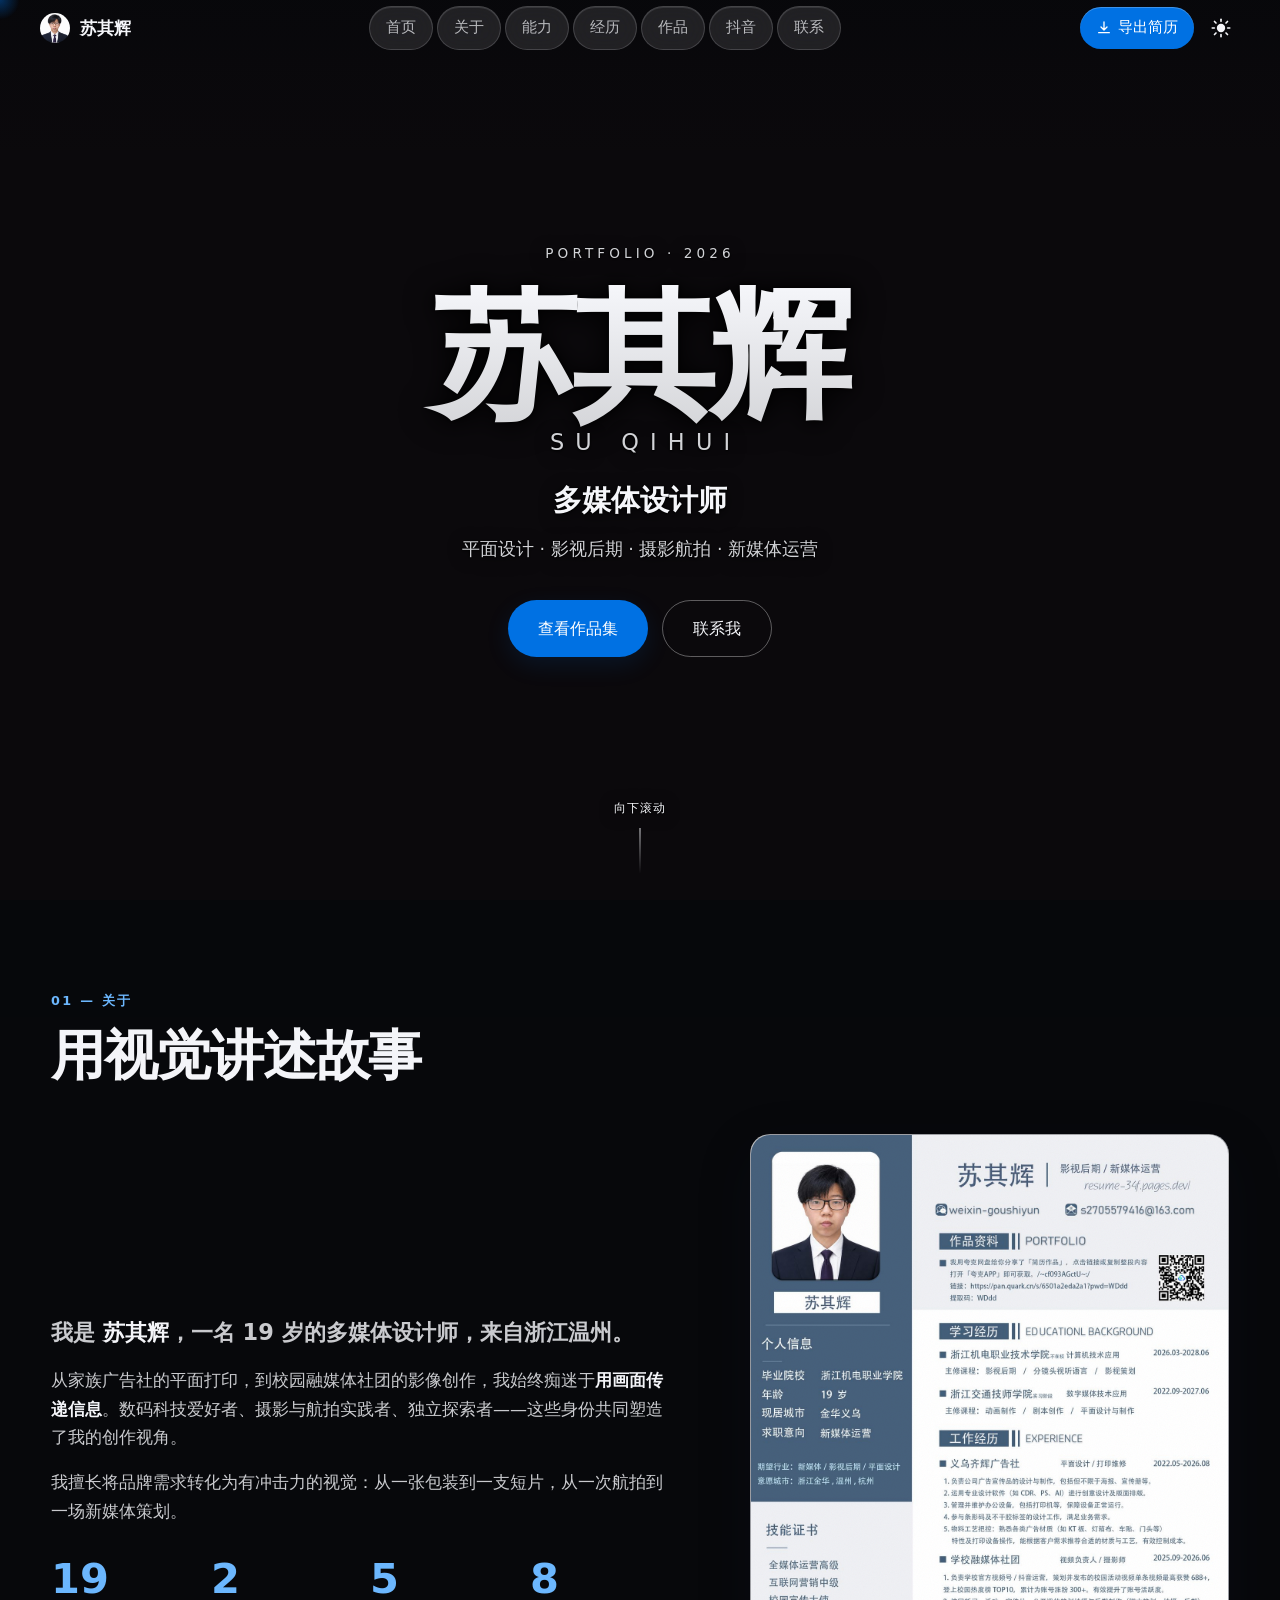
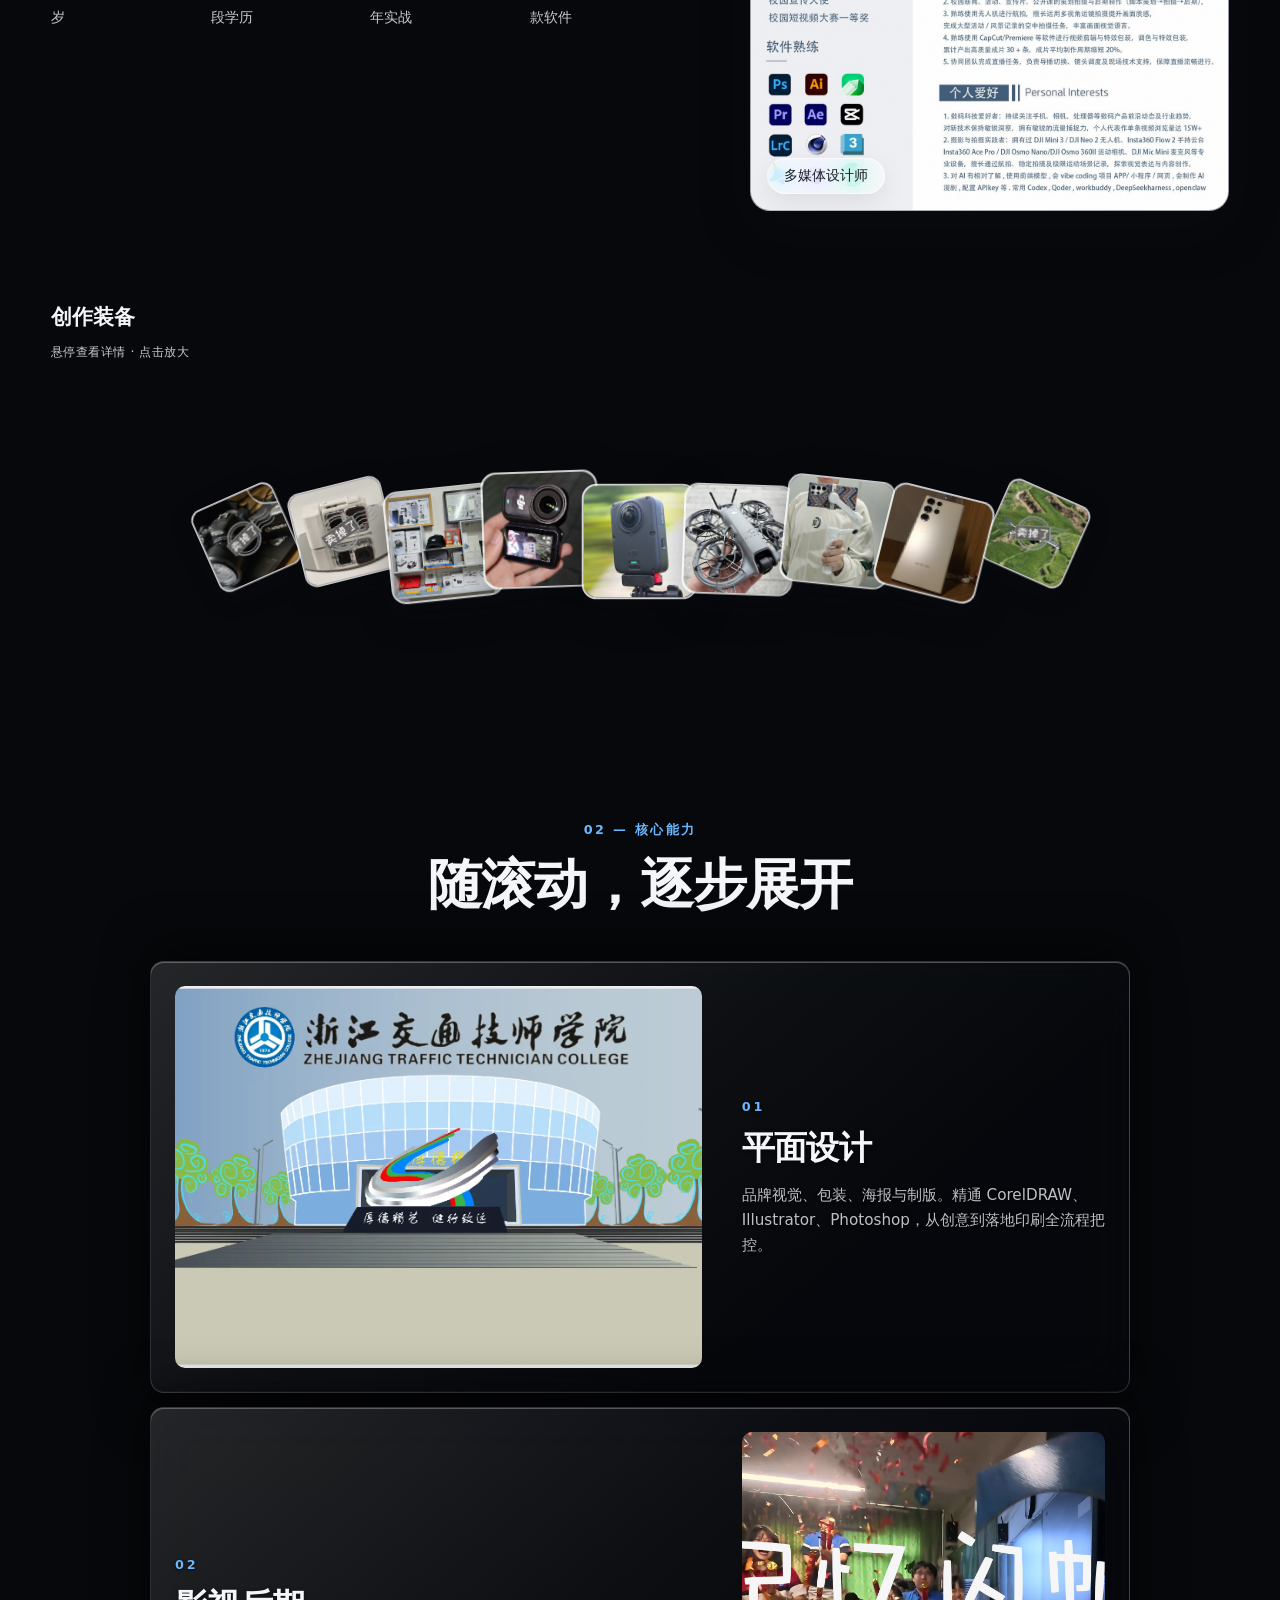
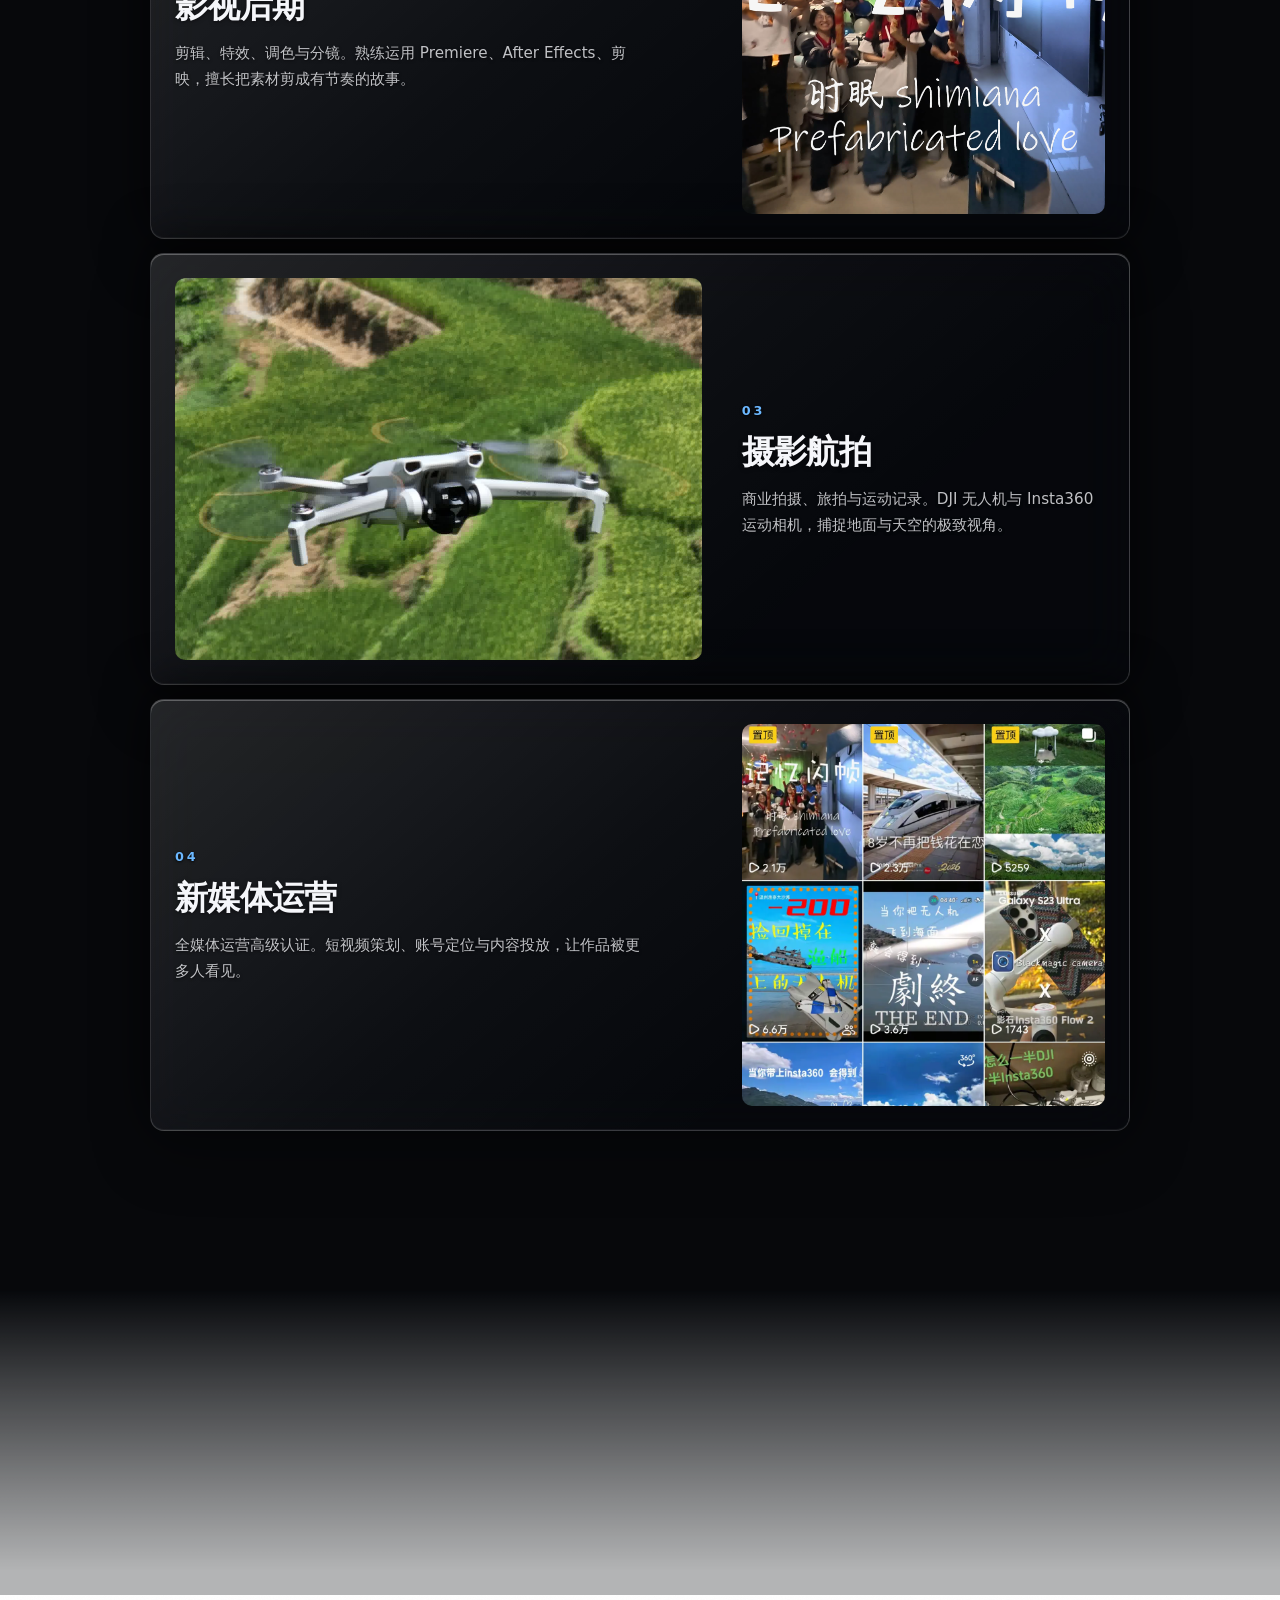
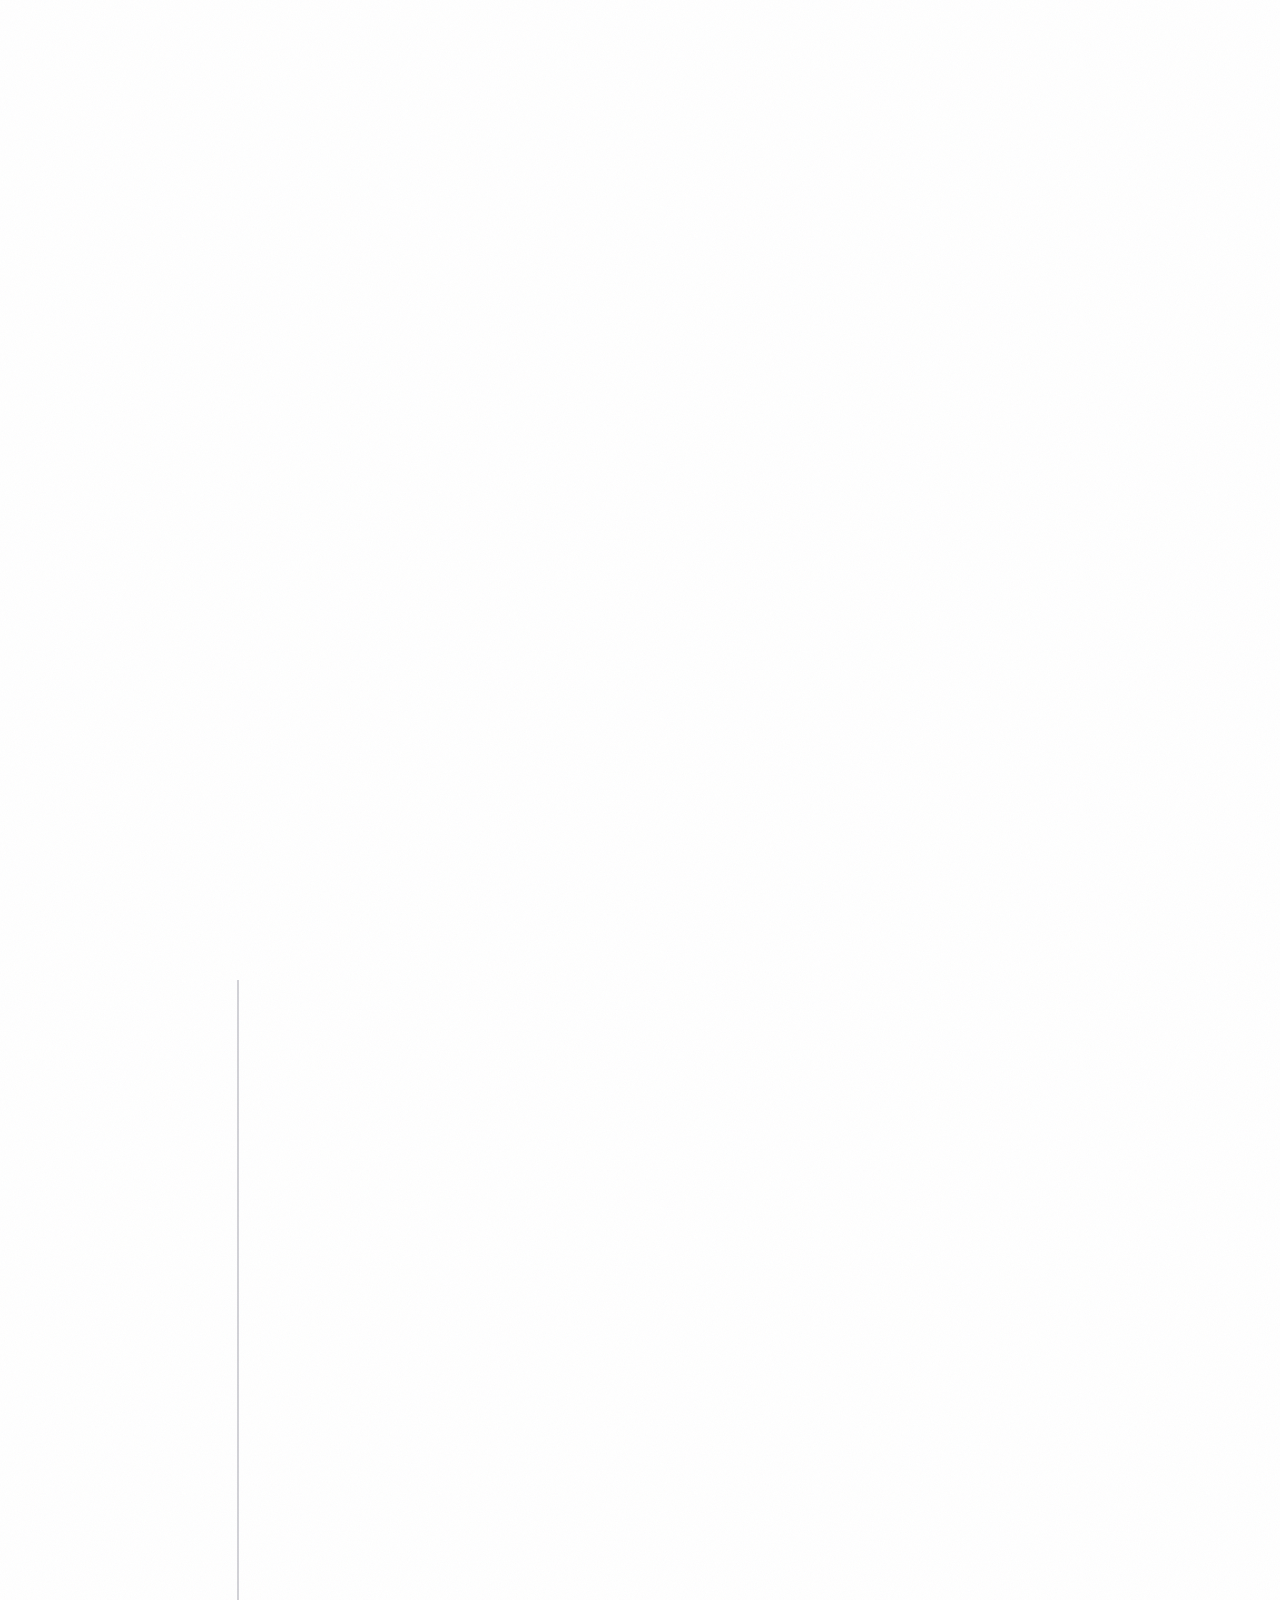
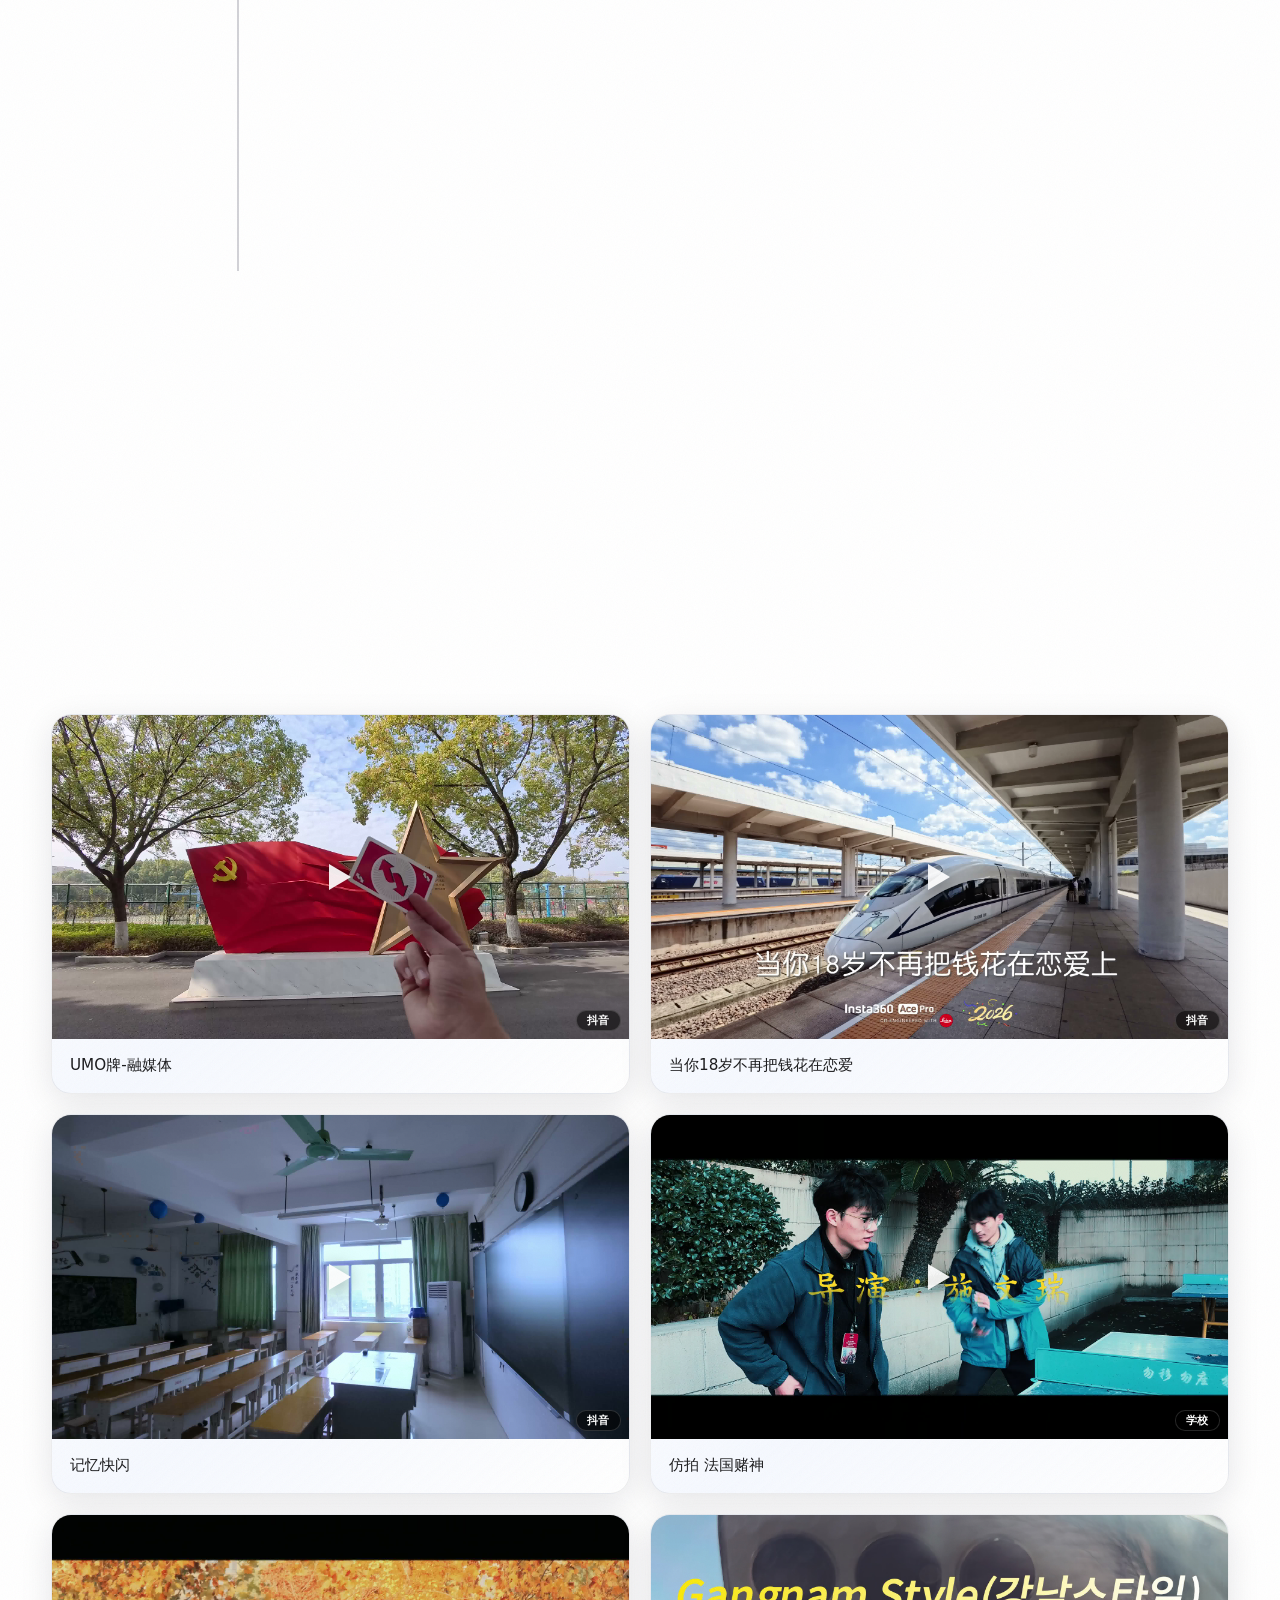
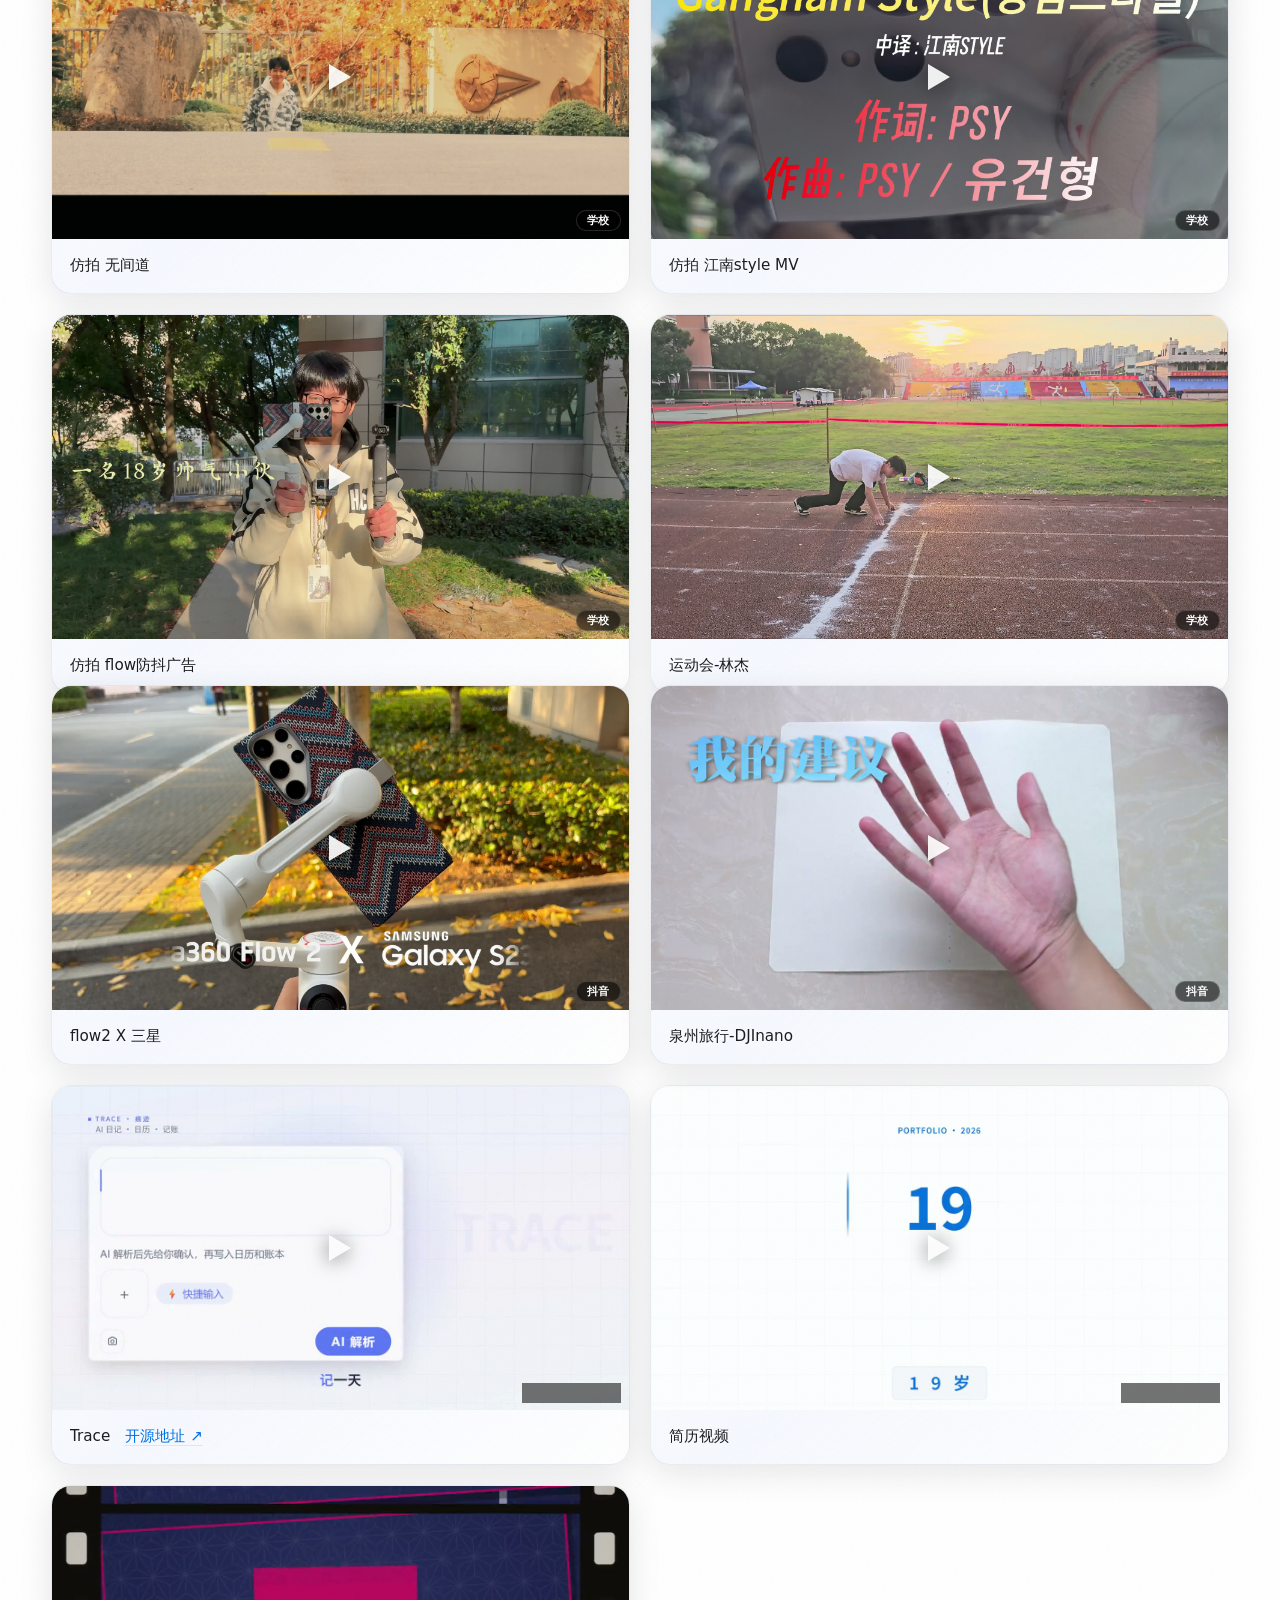
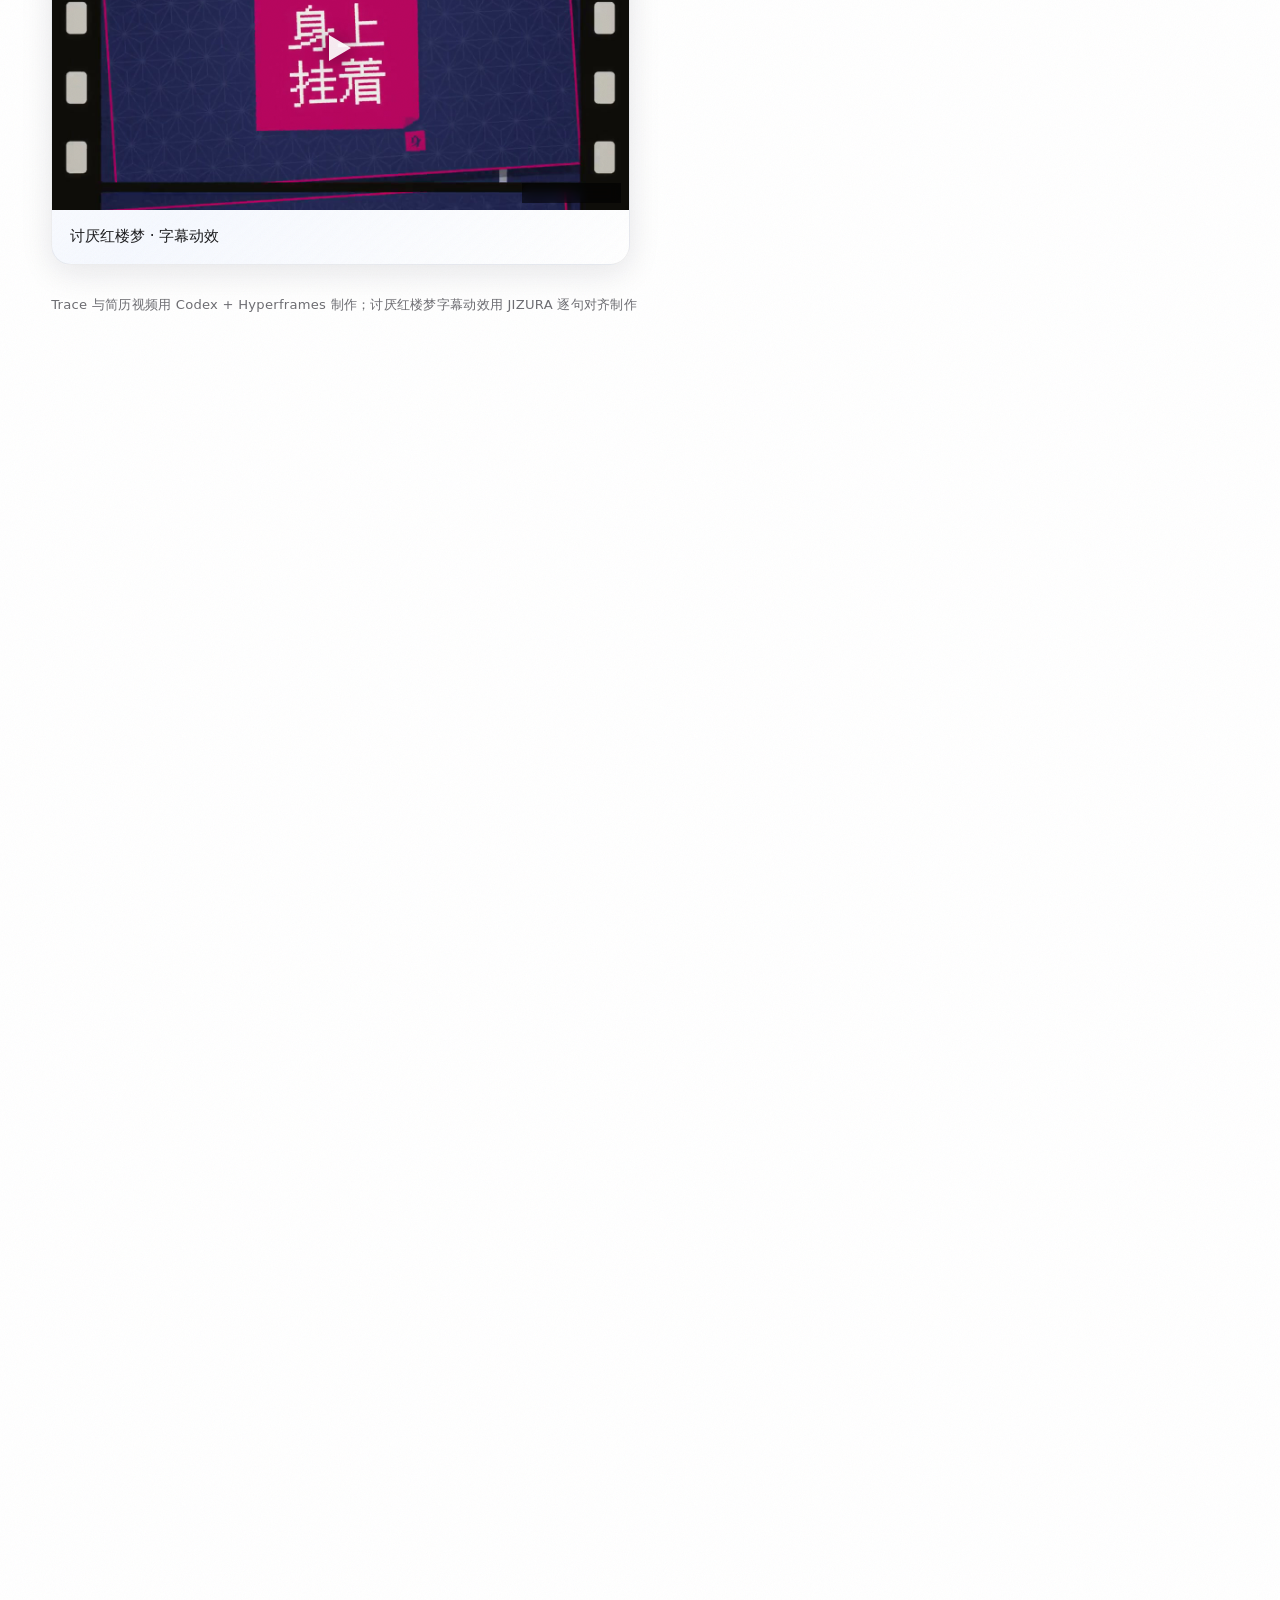
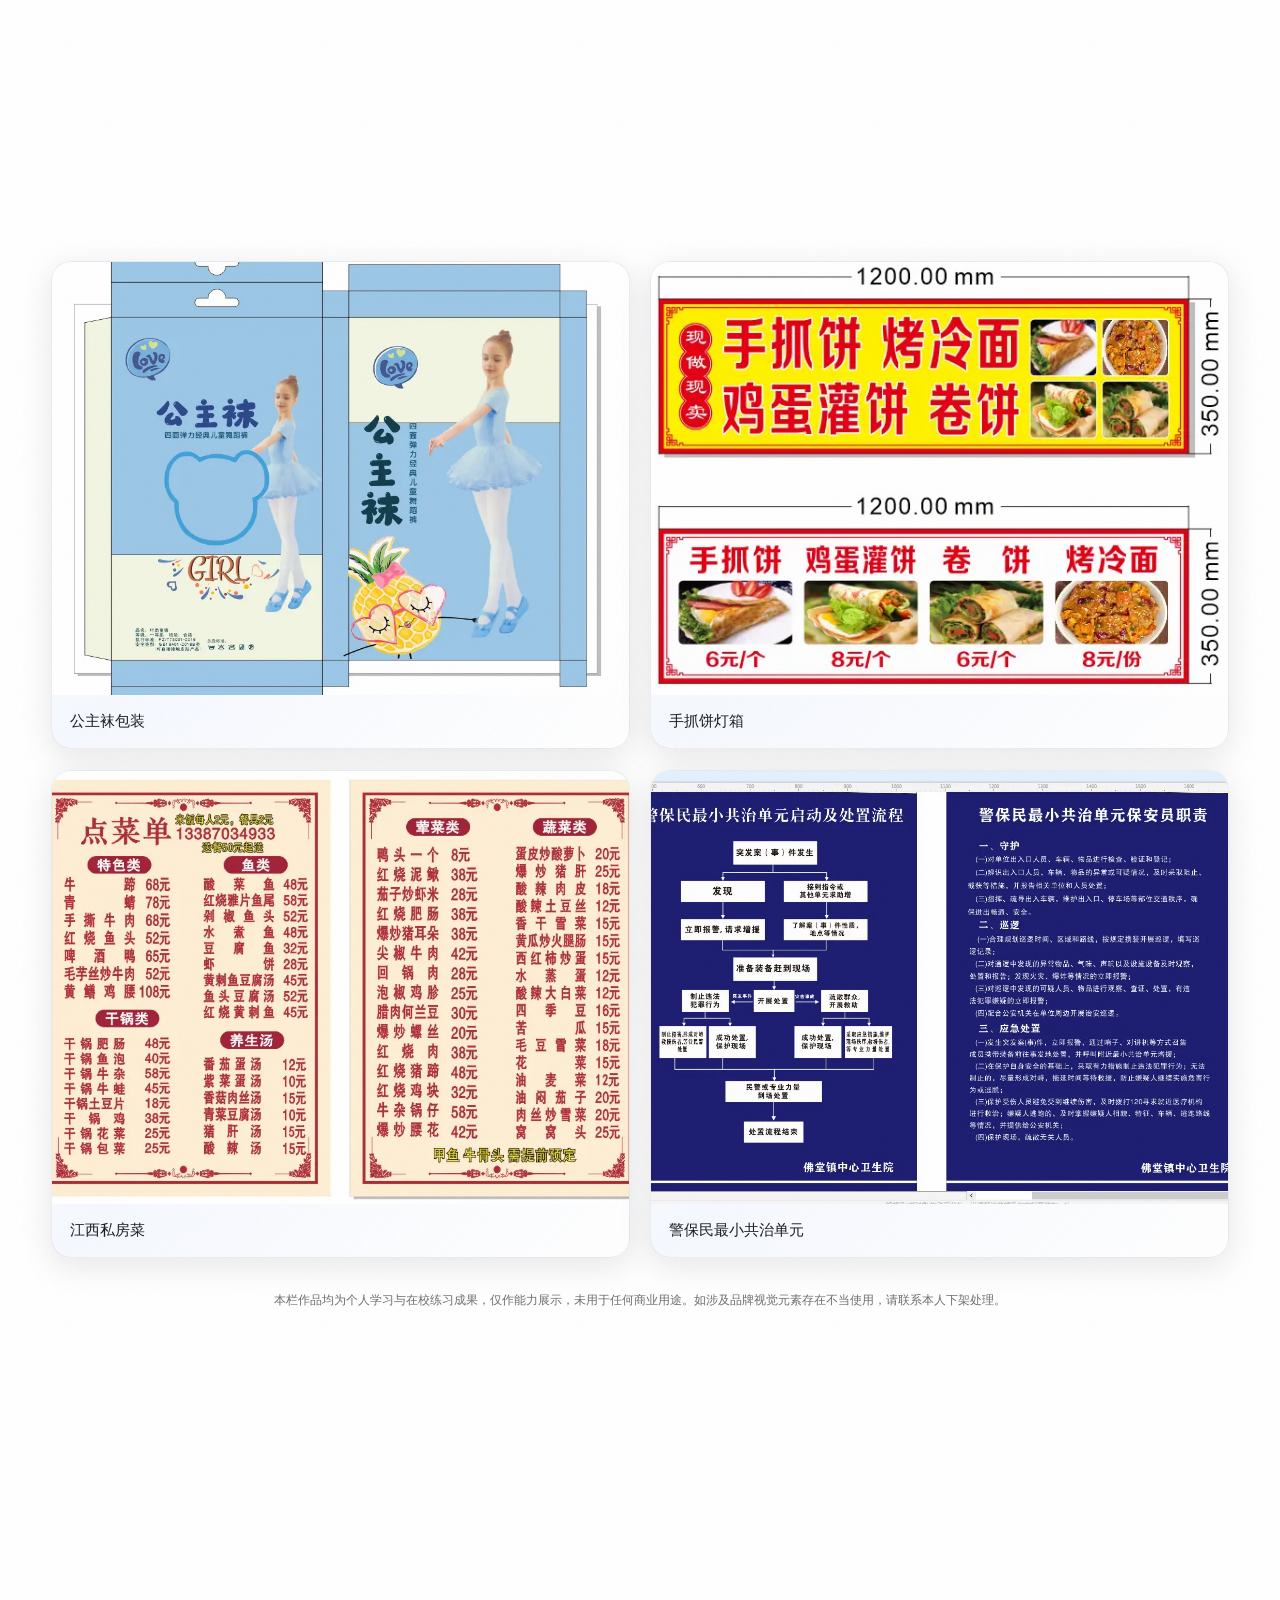
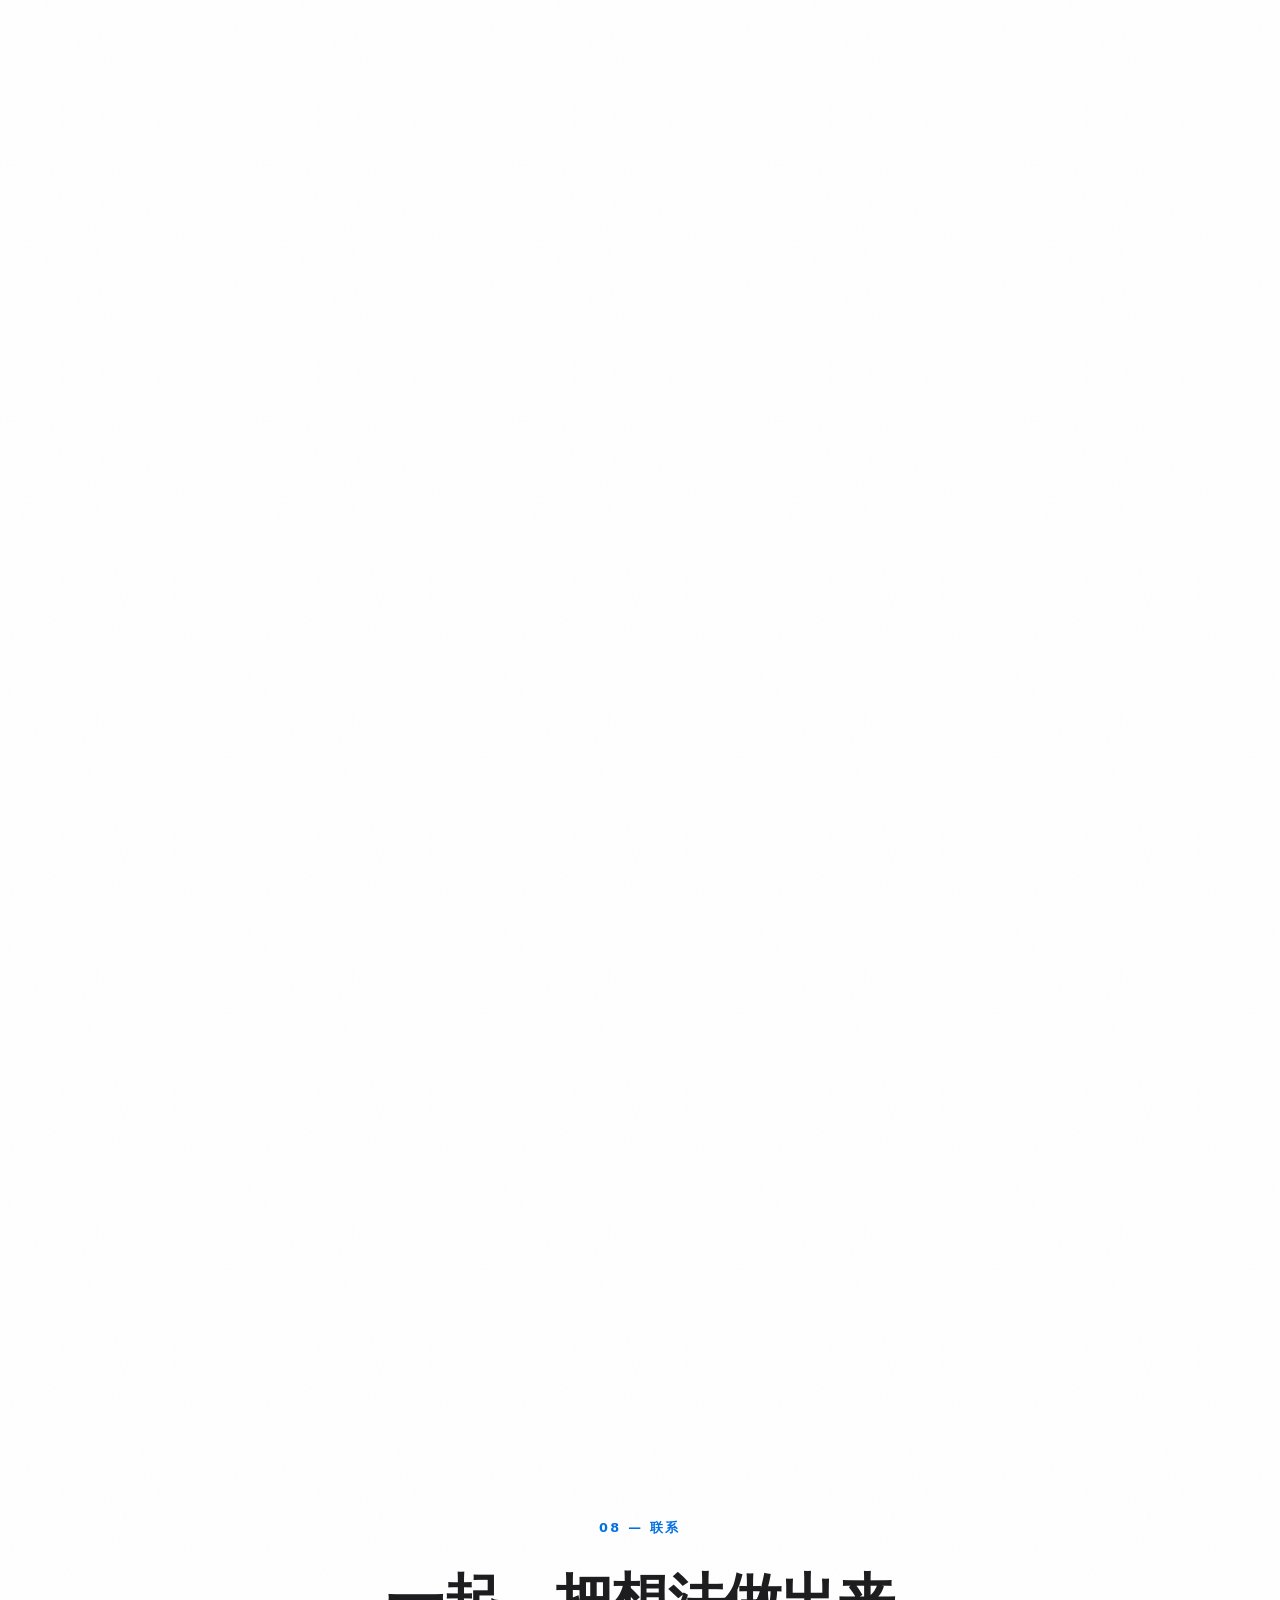
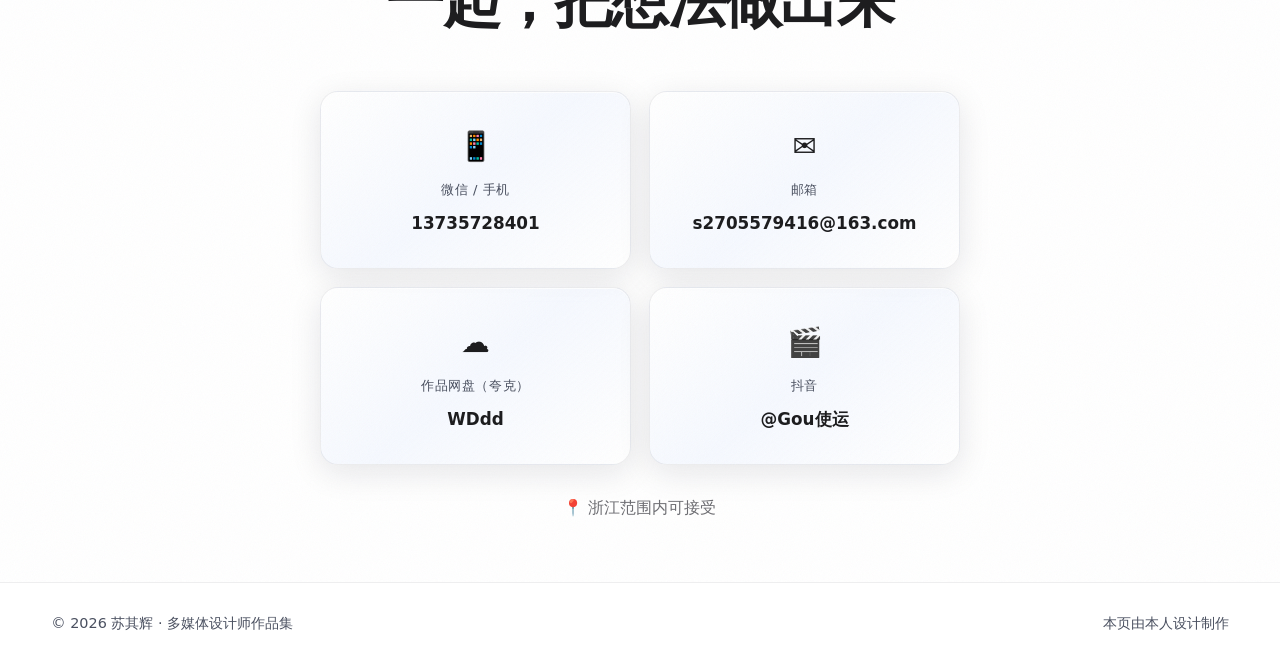
==== index.html @ f0f8fe42 "第十九轮补完：关灯箱后主动补一次同步，不再依赖用户恰好又滚一下 closeLb 调 phoneResync()（setupPhoneAutoPlay 里赋值的闭包，400ms 后补 sync()）。 " ====
<!DOCTYPE html>
<html lang="zh-CN" data-theme="light">
<head>
<meta charset="UTF-8" />
<meta name="viewport" content="width=device-width, initial-scale=1, viewport-fit=cover" />
<title>苏其辉 · 多媒体设计师 | 作品集</title>
<meta name="description" content="苏其辉 — 多媒体设计师。平面设计 / 影视后期 / 摄影航拍 / 新媒体运营作品集。" />
<meta name="theme-color" content="#ffffff" />
<link rel="icon" href="assets/img/icons/favicon.svg" type="image/svg+xml" />
<link rel="stylesheet" href="css/v2-style.css?v=neo41" />
<script>
(function () {
  try {
    var t = localStorage.getItem('theme');
    if (!t) t = window.matchMedia('(prefers-color-scheme: light)').matches ? 'light' : 'dark';
    document.documentElement.setAttribute('data-theme', t);
  } catch (e) { document.documentElement.setAttribute('data-theme', 'light'); }
})();
</script>
</head>
<body>
<!-- 背景互动层：单击任意位置召唤 emoji（物理重力 / 弹跳 / 碰撞） -->
<canvas class="emoji-bg" id="emojiBg" aria-hidden="true"></canvas>
<!-- 本页为 mbl-resume-neo：毛玻璃（Frosted Glass）变体，玻璃配方见 css/v2-style.css 末尾 -->
<!-- 深色模式圆形扩散切换层 -->
<div class="theme-ripple" aria-hidden="true"></div>
<!-- 滚动进度条 -->
<div class="scroll-progress"></div>
<!-- 光标跟随光晕 -->
<div class="cursor-glow"></div>

<!-- ============ 顶部导航 ============ -->
<header class="nav" id="nav">
  <div class="nav__inner">
    <a href="#home" class="nav__brand" aria-label="苏其辉 首页">
      <span class="nav__logo"><img src="assets/img/resume/headshot.png" alt="苏其辉" /></span>
      <span class="nav__name">苏其辉</span>
    </a>
    <nav class="nav__links" id="navLinks" aria-label="主导航">
      <a href="#home" class="nav__link" data-section="home">首页</a>
      <a href="#about" class="nav__link" data-section="about">关于</a>
      <a href="#capabilities" class="nav__link" data-section="capabilities">能力</a>
      <a href="#experience" class="nav__link" data-section="experience">经历</a>
      <a href="#portfolio" class="nav__link" data-section="portfolio">作品</a>
      <a href="#douyin" class="nav__link" data-section="douyin">抖音</a>
      <a href="#contact" class="nav__link" data-section="contact">联系</a>
    </nav>
    <div class="nav__actions">
      <a class="nav__export" href="assets/pdf/resume-su-qihui.pdf" download="苏其辉-影视后期-新媒体.pdf" rel="noopener" title="下载简历 PDF">
        <svg viewBox="0 0 24 24" width="16" height="16" aria-hidden="true"><path d="M12 3v12M7.5 10.5L12 15l4.5-4.5M4 19h16" stroke="currentColor" stroke-width="2" fill="none" stroke-linecap="round" stroke-linejoin="round"/></svg>
        <span class="nav__export-text">导出简历</span>
      </a>
      <button class="theme-toggle" id="themeToggle" aria-label="切换深色 / 浅色模式" title="切换主题">
        <svg class="icon-sun" viewBox="0 0 24 24" width="20" height="20" aria-hidden="true"><circle cx="12" cy="12" r="5" fill="currentColor"/><g stroke="currentColor" stroke-width="2" stroke-linecap="round"><line x1="12" y1="1.5" x2="12" y2="4"/><line x1="12" y1="20" x2="12" y2="22.5"/><line x1="1.5" y1="12" x2="4" y2="12"/><line x1="20" y1="12" x2="22.5" y2="12"/><line x1="4.2" y1="4.2" x2="6" y2="6"/><line x1="18" y1="18" x2="19.8" y2="19.8"/><line x1="4.2" y1="19.8" x2="6" y2="18"/><line x1="18" y1="6" x2="19.8" y2="4.2"/></g></svg>
        <svg class="icon-moon" viewBox="0 0 24 24" width="20" height="20" aria-hidden="true"><path fill="currentColor" d="M21 12.8A9 9 0 1 1 11.2 3a7 7 0 0 0 9.8 9.8z"/></svg>
      </button>
      <button class="nav__burger" id="navBurger" aria-label="打开菜单" aria-expanded="false">
        <span></span><span></span><span></span>
      </button>
    </div>
  </div>
</header>

<!-- ============ 背景视频舞台：从页首一直 sticky 跟随到 02 核心能力 底部再掐掉 ============
     高度由 js/v2-main.js 按 #capabilities 的下沿实时量出来设，CSS 里不写死 -->
<div class="bg-stage" aria-hidden="true">
  <div class="bg-stage__pin">
    <video class="hero__video" autoplay muted loop playsinline preload="metadata"
           poster="assets/video/hero/hero-bg-first.jpg?v=1" tabindex="-1">
      <!-- 断点必须和 v2-style.css 里手机端首屏那组的 max-width:768px 保持一致，否则视口与处理会错位 -->
      <source media="(max-width: 768px)" src="assets/video/hero/hero-bg-m.mp4?v=3" type="video/mp4" />
      <source src="assets/video/hero/hero-bg.mp4?v=3" type="video/mp4" />
    </video>
    <div class="hero__scrim"></div>
  </div>
  <div class="bg-stage__end"></div>
</div>

<!-- ============ 首屏 Hero ============ -->
<section class="hero" id="home">
  <!-- 原 .hero__bg / .hero__glow 两层半透明渐变已撤：
       它们在 hero 内（z-index:1），会压在 body 级视频舞台（z-index:0）之上，
       等于给首屏蒙了一层乳白膜。视频就是首屏背景，不需要再叠装饰渐变。 -->
<!-- 头像：嵌入 hero__inner 文字流，紧贴名字上方 -->
  <div class="hero__inner">
    <p class="hero__eyebrow" data-reveal>PORTFOLIO · 2026</p>
    <h1 class="hero__title">
      <span class="hero__name" data-reveal data-reveal-delay="80">苏其辉</span>
      <span class="hero__en" data-reveal data-reveal-delay="160">SU QIHUI</span>
    </h1>
    <p class="hero__role" data-reveal data-reveal-delay="240">多媒体设计师</p>
    <p class="hero__tagline" data-reveal data-reveal-delay="320">平面设计 · 影视后期 · 摄影航拍 · 新媒体运营</p>
    <div class="hero__cta" data-reveal data-reveal-delay="400">
      <a href="#portfolio" class="btn btn--primary">查看作品集</a>
      <a href="#contact" class="btn btn--ghost">联系我</a>
    </div>
  </div>
  <a href="#about" class="hero__scroll" aria-label="向下滚动">
    <span class="hero__scroll-text">向下滚动</span>
    <span class="hero__scroll-line"></span>
  </a>
</section>

<!-- ============ 关于我 ============ -->
<section class="section about on-video" id="about">
  <div class="container">
    <p class="section__eyebrow" data-reveal>01 — 关于</p>
    <h2 class="section__title" data-reveal>用视觉讲述故事</h2>
    <div class="about__grid">
      <div class="about__text" data-reveal>
        <p class="about__lead">我是 <strong>苏其辉</strong>，一名 19 岁的多媒体设计师，来自浙江温州。</p>
        <p>从家族广告社的平面打印，到校园融媒体社团的影像创作，我始终痴迷于<strong>用画面传递信息</strong>。数码科技爱好者、摄影与航拍实践者、独立探索者——这些身份共同塑造了我的创作视角。</p>
        <p>我擅长将品牌需求转化为有冲击力的视觉：从一张包装到一支短片，从一次航拍到一场新媒体策划。</p>
        <ul class="about__stats">
          <li data-reveal><span class="num" data-count="19">0</span><em>岁</em></li>
          <li data-reveal data-reveal-delay="80"><span class="num" data-count="2">0</span><em>段学历</em></li>
          <li data-reveal data-reveal-delay="160"><span class="num" data-count="5">0</span><em>年实战</em></li>
          <li data-reveal data-reveal-delay="240"><span class="num" data-count="8">0</span><em>款软件</em></li>
        </ul>
      </div>
      <button class="about__card tilt-card" id="aboutCard" data-reveal data-reveal-delay="120" data-lightbox="solo" data-src="assets/img/resume/cv.jpg?v=2.8.1" data-title="苏其辉 个人简历" aria-label="点击查看个人简历大图">
        <img src="assets/img/resume/cv.jpg?v=2.8.1" alt="苏其辉 个人简历" />
        <span class="about__card-badge">多媒体设计师</span>
        <span class="about__card-overlay"><span class="about__card-overlay-text">点击查看大图</span></span>
      </button>
    </div>

    <!-- 装备散开展示 -->
    <div class="gear" data-reveal>
      <h3 class="gear__title">创作装备</h3>
      <p class="gear__hint">悬停查看详情 · 点击放大</p>
      <div class="gear__scatter">
        <!-- 左侧：卖掉的 -->
        <button class="gear__item gear__item--sold" data-lightbox="gear" data-src="assets/img/gear/canon200d.jpg" data-title="佳能 EOS 200D（已售）" data-angle="-24">
          <img src="assets/img/gear/canon200d.jpg" alt="佳能 EOS 200D" loading="lazy" /><img class="gear__stamp" src="assets/img/gear/sold-stamp.webp" alt="已售出" /><span class="gear__item-name">佳能 EOS 200D</span>
        </button>
        <button class="gear__item gear__item--sold" data-lightbox="gear" data-src="assets/img/gear/insta360acepro.jpg" data-title="Insta360 Ace Pro（已售）" data-angle="-14">
          <img src="assets/img/gear/insta360acepro.jpg" alt="Insta360 Ace Pro" loading="lazy" /><img class="gear__stamp" src="assets/img/gear/sold-stamp.webp" alt="已售出" /><span class="gear__item-name">Insta360 Ace Pro</span>
        </button>
        <!-- 中间：现有的5件 -->
        <button class="gear__item" data-lightbox="gear" data-src="assets/img/gear/collection-shelf.jpg" data-title="数码收藏柜" data-angle="-6">
          <img src="assets/img/gear/collection-shelf.jpg" alt="数码收藏柜" loading="lazy" /><span class="gear__item-name">数码收藏柜</span>
        </button>
        <button class="gear__item" data-lightbox="gear" data-src="assets/img/gear/djinano.jpg" data-title="DJI Osmo Nano" data-angle="-2">
          <img src="assets/img/gear/djinano.jpg" alt="DJI Osmo Nano" loading="lazy" /><span class="gear__item-name">DJI Osmo Nano</span>
        </button>
        <button class="gear__item" data-lightbox="gear" data-src="assets/img/gear/djiosmo360ii.jpg" data-title="DJI Osmo 360 II" data-angle="0">
          <img src="assets/img/gear/djiosmo360ii.jpg" alt="DJI Osmo 360 II" loading="lazy" /><span class="gear__item-name">DJI Osmo 360 II</span>
        </button>
        <button class="gear__item" data-lightbox="gear" data-src="assets/img/gear/djineo2.jpg" data-title="DJI Neo 2" data-angle="2">
          <img src="assets/img/gear/djineo2.jpg" alt="DJI Neo 2" loading="lazy" /><span class="gear__item-name">DJI Neo 2</span>
        </button>
        <button class="gear__item" data-lightbox="gear" data-src="assets/img/gear/insta360flow2.jpg" data-title="Insta360 Flow 2" data-angle="6">
          <img src="assets/img/gear/insta360flow2.jpg" alt="Insta360 Flow 2" loading="lazy" /><span class="gear__item-name">Insta360 Flow 2</span>
        </button>
        <button class="gear__item" data-lightbox="gear" data-src="assets/img/gear/samsung-s23ultra.jpg" data-title="三星 S23 Ultra" data-angle="14">
          <img src="assets/img/gear/samsung-s23ultra.jpg" alt="三星 S23 Ultra" loading="lazy" /><span class="gear__item-name">三星 S23 Ultra</span>
        </button>
        <!-- 右侧：卖掉的 -->
        <button class="gear__item gear__item--sold" data-lightbox="gear" data-src="assets/img/gear/djimini3.jpg" data-title="DJI Mini 3（已售）" data-angle="24">
          <img src="assets/img/gear/djimini3.jpg" alt="DJI Mini 3" loading="lazy" /><img class="gear__stamp" src="assets/img/gear/sold-stamp.webp" alt="已售出" /><span class="gear__item-name">DJI Mini 3</span>
        </button>
      </div>
    </div>
  </div>
</section>

<!-- ============ 能力叙事（堆叠卡片 · 滚动钉住） ============ -->
<section class="caps on-video" id="capabilities">
  <div class="caps__head">
    <p class="section__eyebrow">02 — 核心能力</p>
    <h2 class="section__title">随滚动，逐步展开</h2>
  </div>
  <div class="caps__stack">
    <article class="caps__card">
      <figure class="caps__shot"><img src="assets/img/portfolio/ai/01-school-building.webp" alt="平面设计作品" /></figure>
      <div class="caps__body">
        <span class="caps__num">01</span>
        <h3>平面设计</h3>
        <p>品牌视觉、包装、海报与制版。精通 CorelDRAW、Illustrator、Photoshop，从创意到落地印刷全流程把控。</p>
      </div>
    </article>
    <article class="caps__card caps__card--flip">
      <figure class="caps__shot"><img src="assets/img/memory-flash-cover.jpg" alt="影视后期作品" /></figure>
      <div class="caps__body">
        <span class="caps__num">02</span>
        <h3>影视后期</h3>
        <p>剪辑、特效、调色与分镜。熟练运用 Premiere、After Effects、剪映，擅长把素材剪成有节奏的故事。</p>
      </div>
    </article>
    <article class="caps__card">
      <figure class="caps__shot"><img src="assets/img/gear/djimini3.jpg" alt="摄影航拍" /></figure>
      <div class="caps__body">
        <span class="caps__num">03</span>
        <h3>摄影航拍</h3>
        <p>商业拍摄、旅拍与运动记录。DJI 无人机与 Insta360 运动相机，捕捉地面与天空的极致视角。</p>
      </div>
    </article>
    <article class="caps__card caps__card--flip">
      <figure class="caps__shot"><img src="assets/img/douyin-profile-new.webp" alt="新媒体运营" /></figure>
      <div class="caps__body">
        <span class="caps__num">04</span>
        <h3>新媒体运营</h3>
        <p>全媒体运营高级认证。短视频策划、账号定位与内容投放，让作品被更多人看见。</p>
      </div>
    </article>
  </div>
</section>

<!-- ============ 技能 ============ -->
<section class="section skills" id="skills">
  <div class="container">
    <p class="section__eyebrow" data-reveal>03 — 软件熟练度</p>
    <h2 class="section__title" data-reveal>工具，是手的延伸</h2>
    <div class="skills__radar-wrap" data-reveal>
      <svg class="skills__radar" id="skillRadar" viewBox="0 0 300 300" width="300" height="300"></svg>
    </div>
    <div class="skills__icons" data-reveal>
      <button class="skill-icon" data-skill="0"><img src="assets/img/skills/coreldraw.svg" alt="CorelDRAW" /><span class="skill-icon__label">CorelDRAW</span></button>
      <button class="skill-icon" data-skill="1"><img src="assets/img/skills/photoshop.svg" alt="Photoshop" /><span class="skill-icon__label">Photoshop</span></button>
      <button class="skill-icon" data-skill="2"><img src="assets/img/skills/illustrator.svg" alt="Illustrator" /><span class="skill-icon__label">Illustrator</span></button>
      <button class="skill-icon" data-skill="3"><img src="assets/img/skills/capcut.svg" alt="CapCut" /><span class="skill-icon__label">剪映</span></button>
      <button class="skill-icon" data-skill="4"><img src="assets/img/skills/premiere.svg" alt="Premiere Pro" /><span class="skill-icon__label">Premiere</span></button>
      <button class="skill-icon" data-skill="5"><img src="assets/img/skills/aftereffects.svg" alt="After Effects" /><span class="skill-icon__label">AE</span></button>
      <button class="skill-icon" data-skill="6"><img src="assets/img/skills/lightroom.svg" alt="Lightroom" /><span class="skill-icon__label">Lightroom</span></button>
      <button class="skill-icon" data-skill="7"><img src="assets/img/skills/cinema4d.svg" alt="Cinema 4D" /><span class="skill-icon__label">Cinema 4D</span></button>
    </div>
    <div class="skills__ai" data-reveal>
      <p class="skills__ai-label">AI 工具</p>
      <div class="skills__ai-icons">
        <div class="skill-icon skill-icon--ai ai-codex"><img src="assets/img/skills/codex.svg" alt="Codex" /><span class="skill-icon__label">Codex</span></div>
        <div class="skill-icon skill-icon--ai ai-workbuddy"><img src="assets/img/skills/workbuddy.svg" alt="WorkBuddy" /><span class="skill-icon__label">WorkBuddy</span></div>
        <div class="skill-icon skill-icon--ai ai-qwen"><img src="assets/img/skills/qwen.svg" alt="通义千问" /><span class="skill-icon__label">通义千问</span></div>
        <div class="skill-icon skill-icon--ai ai-jimeng"><img src="assets/img/skills/jimeng.svg" alt="即梦" /><span class="skill-icon__label">即梦</span></div>
      </div>
    </div>
  </div>
</section>

<!-- ============ 教育 & 经历（移到作品前面） ============ -->
<section class="section timeline" id="experience">
  <div class="container">
    <p class="section__eyebrow" data-reveal>04 — 教育 &amp; 经历</p>
    <h2 class="section__title" data-reveal>一路走来</h2>
    <div class="tl">
      <div class="tl__item" data-reveal>
        <span class="tl__dot"></span>
        <div class="tl__card">
          <span class="tl__date">2022.09 — 2027.06（开启实习）</span>
          <h3 class="tl__title">浙江交通技师学院 <span class="tl__badge">中专/中技</span></h3>
          <p class="tl__sub">数字媒体技术应用</p>
          <p class="tl__meta">主修：动画制作 / 剧本创作 / 平面设计与制作</p>
          <button class="tl__toggle" aria-label="展开详情">
            <svg class="tl__arrow" width="12" height="12" viewBox="0 0 12 12" aria-hidden="true"><path d="M2 4l4 4 4-4" stroke="currentColor" stroke-width="1.5" fill="none" stroke-linecap="round" stroke-linejoin="round"/></svg>
          </button>
          <div class="tl__detail">
            <p>主修广告设计与制作，熟练掌握 CorelDRAW 制版与印刷工艺</p>
            <p>在校期间参与校园宣传设计，获校园短视频大赛一等奖</p>
            <p>代表作品：标签制版系列 / 校园活动海报设计</p>
          </div>
        </div>
      </div>
      <div class="tl__item" data-reveal>
        <span class="tl__dot"></span>
        <div class="tl__card">
          <span class="tl__date">2026.03 — 2028.06</span>
          <h3 class="tl__title">浙江机电职业技术学院 <em>（函授）</em><span class="tl__badge">大专</span></h3>
          <p class="tl__sub">数字媒体技术应用</p>
          <p class="tl__meta">主修：影视后期 / 分镜头视听语言 / 影视策划</p>
          <button class="tl__toggle" aria-label="展开详情">
            <svg class="tl__arrow" width="12" height="12" viewBox="0 0 12 12" aria-hidden="true"><path d="M2 4l4 4 4-4" stroke="currentColor" stroke-width="1.5" fill="none" stroke-linecap="round" stroke-linejoin="round"/></svg>
          </button>
          <div class="tl__detail">
            <p>函授大专，数字媒体技术方向</p>
            <p>深化 PS / AI 平面设计能力与影视后期全流程</p>
            <p>目标：新媒体运营与视觉设计岗</p>
          </div>
        </div>
      </div>
      <div class="tl__item" data-reveal>
        <span class="tl__dot"></span>
        <div class="tl__card">
          <span class="tl__date">2020.05 — 兼职</span>
          <h3 class="tl__title">义乌齐辉广告社 <span class="tl__badge">家族企业</span></h3>
          <p class="tl__sub">平面设计 / 打印维修</p>
          <p class="tl__meta">从实战中打磨平面设计与物料落地能力。</p>
          <button class="tl__toggle" aria-label="展开详情">
            <svg class="tl__arrow" width="12" height="12" viewBox="0 0 12 12" aria-hidden="true"><path d="M2 4l4 4 4-4" stroke="currentColor" stroke-width="1.5" fill="none" stroke-linecap="round" stroke-linejoin="round"/></svg>
          </button>
          <div class="tl__detail">
            <p>从兼职到核心设计，家族企业实战起步</p>
            <p>负责 CDR 排版制版 → 印刷全流程把控</p>
            <p>积累了 5 年实战标签打印与广告制作经验</p>
          </div>
        </div>
      </div>
      <div class="tl__item" data-reveal>
        <span class="tl__dot"></span>
        <div class="tl__card">
          <span class="tl__date">2025.09 — 2026.06</span>
          <h3 class="tl__title">学校融媒体社团 <span class="tl__badge">社团</span></h3>
          <p class="tl__sub">视频负责人 / 摄影师</p>
          <p class="tl__meta">统筹校园影像内容，负责拍摄、剪辑与发布。</p>
          <button class="tl__toggle" aria-label="展开详情">
            <svg class="tl__arrow" width="12" height="12" viewBox="0 0 12 12" aria-hidden="true"><path d="M2 4l4 4 4-4" stroke="currentColor" stroke-width="1.5" fill="none" stroke-linecap="round" stroke-linejoin="round"/></svg>
          </button>
          <div class="tl__detail">
            <p>负责官方账号视觉内容策划与制作</p>
            <p>短视频拍摄 + 剪辑 + 后期全链路</p>
            <p>获校园宣传大使称号</p>
          </div>
        </div>
      </div>
    </div>
  </div>
</section>

<!-- ============ 作品集 ============ -->
<section class="section portfolio" id="portfolio">
  <div class="container">
    <p class="section__eyebrow" data-reveal>05 — 作品集</p>
    <h2 class="section__title" data-reveal>精选案例</h2>
    <div class="tabs" id="portfolioTabs" data-reveal>
      <button class="tab is-active" data-filter="all">全部</button>
      <button class="tab" data-filter="video">视频作品</button>
      <button class="tab" data-filter="vibecoding">VibeCoding</button>
      <button class="tab" data-filter="ai">AI 平面设计</button>
      <button class="tab" data-filter="cdr">CDR 制版</button>
    </div>

    <!-- 视频（保留 9 个：①UMO牌 ②18岁恋爱 ③记忆快闪 ④法国赌神 ⑤无间道 ⑥江南style ⑦flow防抖 ⑧运动会 ⑪flow2三星） -->
    <div class="gallery gallery--video" data-group="video">
      <figure class="card card--video card--interactive" data-reveal>
        <button class="card__img" data-lightbox="video" data-src="assets/video/douyin/douyin-01.mp4" data-poster="assets/video/douyin/douyin-01.jpg" data-title="UMO牌-融媒体">
          <img class="card__poster" src="assets/video/douyin/douyin-01.jpg" alt="UMO牌-融媒体" loading="lazy" onerror="this.style.display='none';this.parentElement.classList.add('no-poster')" />
          <span class="card__play">▶</span>
          <span class="card__tag">抖音</span>
        </button>
        <figcaption class="card__cap">UMO牌-融媒体</figcaption>
      </figure>
      <figure class="card card--video" data-reveal data-reveal-delay="60">
        <button class="card__img" data-lightbox="video" data-src="assets/video/douyin/douyin-06.mp4" data-poster="assets/video/douyin/douyin-06.jpg" data-title="当你18岁不再把钱花在恋爱">
          <img class="card__poster" src="assets/video/douyin/douyin-06.jpg" alt="当你18岁不再把钱花在恋爱" loading="lazy" onerror="this.style.display='none';this.parentElement.classList.add('no-poster')" />
          <span class="card__play">▶</span>
          <span class="card__tag">抖音</span>
        </button>
        <figcaption class="card__cap">当你18岁不再把钱花在恋爱</figcaption>
      </figure>
      <figure class="card card--video" data-reveal data-reveal-delay="120">
        <button class="card__img" data-lightbox="video" data-src="assets/video/douyin/douyin-09.mp4" data-poster="assets/video/douyin/douyin-09.jpg" data-title="记忆快闪">
          <img class="card__poster" src="assets/video/douyin/douyin-09.jpg" alt="记忆快闪" loading="lazy" onerror="this.style.display='none';this.parentElement.classList.add('no-poster')" />
          <span class="card__play">▶</span>
          <span class="card__tag">抖音</span>
        </button>
        <figcaption class="card__cap">记忆快闪</figcaption>
      </figure>
      <figure class="card card--video" data-reveal data-reveal-delay="180">
        <button class="card__img" data-lightbox="video" data-src="assets/video/school/school-04.mp4" data-poster="assets/video/school/school-04.jpg" data-title="仿拍 法国赌神">
          <img class="card__poster" src="assets/video/school/school-04.jpg" alt="仿拍 法国赌神" loading="lazy" onerror="this.style.display='none';this.parentElement.classList.add('no-poster')" />
          <span class="card__play">▶</span>
          <span class="card__tag">学校</span>
        </button>
        <figcaption class="card__cap">仿拍 法国赌神</figcaption>
      </figure>
      <figure class="card card--video" data-reveal data-reveal-delay="240">
        <button class="card__img" data-lightbox="video" data-src="assets/video/school/school-02.mp4" data-poster="assets/video/school/school-02.jpg" data-title="仿拍 无间道">
          <img class="card__poster" src="assets/video/school/school-02.jpg" alt="仿拍 无间道" loading="lazy" onerror="this.style.display='none';this.parentElement.classList.add('no-poster')" />
          <span class="card__play">▶</span>
          <span class="card__tag">学校</span>
        </button>
        <figcaption class="card__cap">仿拍 无间道</figcaption>
      </figure>
      <figure class="card card--video" data-reveal data-reveal-delay="300">
        <button class="card__img" data-lightbox="video" data-src="assets/video/school/school-03.mp4" data-poster="assets/video/school/school-03.jpg" data-title="仿拍 江南style MV">
          <img class="card__poster" src="assets/video/school/school-03.jpg" alt="仿拍 江南style MV" loading="lazy" onerror="this.style.display='none';this.parentElement.classList.add('no-poster')" />
          <span class="card__play">▶</span>
          <span class="card__tag">学校</span>
        </button>
        <figcaption class="card__cap">仿拍 江南style MV</figcaption>
      </figure>
      <figure class="card card--video" data-reveal data-reveal-delay="360">
        <button class="card__img" data-lightbox="video" data-src="assets/video/school/school-01.mp4" data-poster="assets/video/school/school-01.jpg" data-title="仿拍 flow防抖广告">
          <img class="card__poster" src="assets/video/school/school-01.jpg" alt="仿拍 flow防抖广告" loading="lazy" onerror="this.style.display='none';this.parentElement.classList.add('no-poster')" />
          <span class="card__play">▶</span>
          <span class="card__tag">学校</span>
        </button>
        <figcaption class="card__cap">仿拍 flow防抖广告</figcaption>
      </figure>
      <figure class="card card--video" data-reveal data-reveal-delay="420">
        <button class="card__img" data-lightbox="video" data-src="assets/video/school/school-06.mp4" data-poster="assets/video/school/school-06.jpg" data-title="运动会-林杰">
          <img class="card__poster" src="assets/video/school/school-06.jpg" alt="运动会-林杰" loading="lazy" onerror="this.style.display='none';this.parentElement.classList.add('no-poster')" />
          <span class="card__play">▶</span>
          <span class="card__tag">学校</span>
        </button>
        <figcaption class="card__cap">运动会-林杰</figcaption>
      </figure>
      <!-- 抖音 #11 flow2 X 三星 -->
      <figure class="card card--video" data-reveal data-reveal-delay="540">
        <button class="card__img" data-lightbox="video" data-src="assets/video/douyin/douyin-02.mp4" data-poster="assets/video/douyin/douyin-02.jpg" data-title="flow2 X 三星">
          <img class="card__poster" src="assets/video/douyin/douyin-02.jpg" alt="flow2 X 三星" loading="lazy" onerror="this.style.display='none';this.parentElement.classList.add('no-poster')" />
          <span class="card__play">▶</span>
          <span class="card__tag">抖音</span>
        </button>
        <figcaption class="card__cap">flow2 X 三星</figcaption>
      </figure>
      <figure class="card card--video" data-reveal data-reveal-delay="600">
        <button class="card__img" data-lightbox="video" data-src="assets/video/douyin/douyin-quanzhou.mp4" data-poster="assets/video/douyin/douyin-quanzhou.jpg" data-title="泉州旅行-DJInano">
          <img class="card__poster" src="assets/video/douyin/douyin-quanzhou.jpg" alt="泉州旅行-DJInano" loading="lazy" onerror="this.style.display='none';this.parentElement.classList.add('no-poster')" />
          <span class="card__play">▶</span>
          <span class="card__tag">抖音</span>
        </button>
        <figcaption class="card__cap">泉州旅行-DJInano</figcaption>
      </figure>
    </div>

    <!-- VibeCoding -->
    <div class="gallery gallery--video" data-group="vibecoding" hidden>
      <figure class="card card--video" data-reveal>
        <button class="card__img" data-lightbox="video" data-src="assets/video/vibecoding/vibecoding-01.mp4" data-poster="assets/video/vibecoding/vibecoding-01.jpg" data-title="Trace">
          <img class="card__poster" src="assets/video/vibecoding/vibecoding-01.jpg" alt="Trace" loading="lazy" onerror="this.style.display='none';this.parentElement.classList.add('no-poster')" />
          <span class="card__play">▶</span>
          <span class="card__tag">VibeCoding</span>
        </button>
        <figcaption class="card__cap">Trace　<a class="card__link" href="https://gitee.com/goushiiyun/trace" target="_blank" rel="noopener">开源地址 ↗</a></figcaption>
      </figure>
      <figure class="card card--video" data-reveal data-reveal-delay="60">
        <button class="card__img" data-lightbox="video" data-src="assets/video/vibecoding/vibecoding-02.mp4" data-poster="assets/video/vibecoding/vibecoding-02.jpg" data-title="简历视频">
          <img class="card__poster" src="assets/video/vibecoding/vibecoding-02.jpg" alt="简历视频" loading="lazy" onerror="this.style.display='none';this.parentElement.classList.add('no-poster')" />
          <span class="card__play">▶</span>
          <span class="card__tag">VibeCoding</span>
        </button>
        <figcaption class="card__cap">简历视频</figcaption>
      </figure>
      <figure class="card card--video" data-reveal data-reveal-delay="120">
        <button class="card__img" data-lightbox="video" data-src="assets/video/vibecoding/vibecoding-03.mp4?v=2" data-poster="assets/video/vibecoding/vibecoding-03.jpg?v=2" data-title="讨厌红楼梦 · 字幕动效">
          <img class="card__poster" src="assets/video/vibecoding/vibecoding-03.jpg?v=2" alt="讨厌红楼梦字幕动效" loading="lazy" onerror="this.style.display='none';this.parentElement.classList.add('no-poster')" />
          <span class="card__play">▶</span>
          <span class="card__tag">VibeCoding</span>
        </button>
        <figcaption class="card__cap">讨厌红楼梦 · 字幕动效</figcaption>
      </figure>
      <p class="gallery__note">Trace 与简历视频用 Codex + Hyperframes 制作；讨厌红楼梦字幕动效用 JIZURA 逐句对齐制作</p>
    </div>

    <!-- AI 平面 -->
    <div class="gallery" data-group="ai" hidden>
      <figure class="card" data-reveal>
        <button class="card__img" data-lightbox="image" data-src="assets/img/portfolio/ai/01-school-building.webp" data-title="学校厚德楼 · AI 平面">
          <img src="assets/img/portfolio/ai/01-school-building.webp" alt="学校厚德楼" loading="lazy" />
        </button>
        <figcaption class="card__cap">学校厚德楼</figcaption>
      </figure>
      <figure class="card" data-reveal data-reveal-delay="60">
        <button class="card__img" data-lightbox="image" data-src="assets/img/portfolio/ai/02-kangrui-medical.webp" data-title="康瑞医疗集团 · AI 平面">
          <img src="assets/img/portfolio/ai/02-kangrui-medical.webp" alt="康瑞医疗集团" loading="lazy" />
        </button>
        <figcaption class="card__cap">康瑞医疗集团</figcaption>
      </figure>
      <figure class="card" data-reveal data-reveal-delay="120">
        <button class="card__img" data-lightbox="image" data-src="assets/img/portfolio/ai/03-thinking-lab.webp" data-title="思维实验室 · AI 平面">
          <img src="assets/img/portfolio/ai/03-thinking-lab.webp" alt="思维实验室" loading="lazy" />
        </button>
        <figcaption class="card__cap">思维实验室</figcaption>
      </figure>
      <figure class="card" data-reveal data-reveal-delay="180">
        <button class="card__img" data-lightbox="image" data-src="assets/img/portfolio/ai/04-guoyanshe.webp" data-title="果研社 · AI 平面">
          <img src="assets/img/portfolio/ai/04-guoyanshe.webp" alt="果研社" loading="lazy" />
        </button>
        <figcaption class="card__cap">果研社</figcaption>
      </figure>
      <figure class="card" data-reveal data-reveal-delay="240">
        <button class="card__img" data-lightbox="image" data-src="assets/img/portfolio/ai/05-jiangnan-buyi.webp" data-title="江南布衣 · AI 平面">
          <img src="assets/img/portfolio/ai/05-jiangnan-buyi.webp" alt="江南布衣" loading="lazy" />
        </button>
        <figcaption class="card__cap">江南布衣</figcaption>
      </figure>
      <figure class="card" data-reveal data-reveal-delay="300">
        <button class="card__img" data-lightbox="image" data-src="assets/img/portfolio/ai/06-green-industry.webp" data-title="绿色工业智能设计大赛 · AI 平面">
          <img src="assets/img/portfolio/ai/06-green-industry.webp" alt="绿色工业智能设计大赛" loading="lazy" />
        </button>
        <figcaption class="card__cap">绿色工业智能设计大赛</figcaption>
      </figure>
    </div>

    <!-- CDR 制版 -->
    <div class="gallery" data-group="cdr" hidden>
      <figure class="card" data-reveal>
        <button class="card__img" data-lightbox="image" data-src="assets/img/portfolio/cdr/01-socks-package.webp" data-title="公主袜包装 · CDR 制版">
          <img src="assets/img/portfolio/cdr/01-socks-package.webp" alt="公主袜包装" loading="lazy" />
        </button>
        <figcaption class="card__cap">公主袜包装</figcaption>
      </figure>
      <figure class="card" data-reveal data-reveal-delay="60">
        <button class="card__img" data-lightbox="image" data-src="assets/img/portfolio/cdr/02-shaobing-signboard.webp" data-title="手抓饼灯箱 · CDR 制版">
          <img src="assets/img/portfolio/cdr/02-shaobing-signboard.webp" alt="手抓饼灯箱" loading="lazy" />
        </button>
        <figcaption class="card__cap">手抓饼灯箱</figcaption>
      </figure>
      <figure class="card" data-reveal data-reveal-delay="120">
        <button class="card__img" data-lightbox="image" data-src="assets/img/portfolio/cdr/03-jiangxi-cuisine.webp" data-title="江西私房菜 · CDR 制版">
          <img src="assets/img/portfolio/cdr/03-jiangxi-cuisine.webp" alt="江西私房菜" loading="lazy" />
        </button>
        <figcaption class="card__cap">江西私房菜</figcaption>
      </figure>
      <figure class="card" data-reveal data-reveal-delay="180">
        <button class="card__img" data-lightbox="image" data-src="assets/img/portfolio/cdr/04-security-unit.webp" data-title="警保民最小共治单元 · CDR 制版">
          <img src="assets/img/portfolio/cdr/04-security-unit.webp" alt="警保民最小共治单元" loading="lazy" />
        </button>
        <figcaption class="card__cap">警保民最小共治单元</figcaption>
      </figure>
    </div>

    <p class="portfolio__disclaimer">本栏作品均为个人学习与在校练习成果，仅作能力展示，未用于任何商业用途。如涉及品牌视觉元素存在不当使用，请联系本人下架处理。</p>
  </div>
</section>

<!-- ============ 抖音 ============ -->
<section class="section douyin" id="douyin">
  <div class="container douyin__inner">
    <div class="douyin__text" data-reveal>
      <p class="section__eyebrow">06 — 抖音账号</p>
      <p class="douyin__id">@Gou使运 · s2705579416</p>
      <p class="douyin__desc">在抖音分享无人机航拍、运动相机转场与旅拍日常。从丽水梯田到海上无人机，用镜头记录探索的轨迹。</p>
      <a class="btn btn--primary" href="https://v.douyin.com/-5uPGKXw7kI/ 8@4.com :9pm" target="_blank" rel="noopener">前往抖音主页 ↗</a>
    </div>
    <div class="douyin__phone tilt-card" id="douyinCard" data-reveal data-reveal-delay="120">
      <img src="assets/img/portfolio/douyin/profile.webp" alt="抖音主页截图" />
    </div>
  </div>
</section>

<!-- ============ 证书 & 荣誉 ============ -->
<section class="section certs" id="certificates">
  <div class="container">
    <p class="section__eyebrow" data-reveal>07 — 证书 &amp; 荣誉</p>
    <h2 class="section__title" data-reveal>认可与认证</h2>
    <div class="certs__grid">
      <div class="cert" data-reveal>
        <span class="cert__icon">🎓</span>
        <h3>互联网营销中级</h3>
      </div>
      <div class="cert" data-reveal data-reveal-delay="80">
        <span class="cert__icon">📡</span>
        <h3>全媒体运营高级</h3>
      </div>
      <button class="cert" data-reveal data-reveal-delay="160" data-lightbox="solo"
              data-src="assets/img/certs/c1-license.jpg?v=2" data-title="C1 机动车驾驶证（证号与住址已打码）"
              aria-label="点击查看 C1 机动车驾驶证打码证件">
        <span class="cert__icon">🚗</span>
        <h3>C1 机动车驾驶证</h3>
        <p class="cert__meta">准驾车型 C1 · 2026-08 领证</p>
      </button>
      <button class="cert" data-reveal data-reveal-delay="240" data-lightbox="solo"
              data-src="assets/img/certs/caac-uom.jpg?v=2" data-title="轻型民用无人驾驶航空器安全操控理论培训合格证（证件编号已打码）"
              aria-label="点击查看民航局无人机安全操控合格证打码证件">
        <span class="cert__icon">🛩️</span>
        <h3>民航局无人机合格证</h3>
        <p class="cert__meta">轻型无人驾驶航空器 · 安全操控理论</p>
      </button>
      <div class="cert" data-reveal data-reveal-delay="320">
        <span class="cert__icon">🤝</span>
        <h3>校园宣传大使</h3>
      </div>
      <div class="cert" data-reveal data-reveal-delay="400">
        <span class="cert__icon">🏆</span>
        <h3>校园短视频大赛一等奖</h3>
      </div>
    </div>
  </div>
</section>

<!-- ============ 联系 ============ -->
<section class="section contact" id="contact">
  <div class="container contact__inner">
    <p class="section__eyebrow" data-reveal>08 — 联系</p>
    <h2 class="contact__title" data-reveal>一起，把想法做出来</h2>
    <div class="contact__grid">
      <a class="contact__item" href="tel:13735728401" data-reveal>
        <span class="contact__icon">📱</span>
        <span class="contact__label">微信 / 手机</span>
        <span class="contact__val">13735728401</span>
      </a>
      <a class="contact__item" href="mailto:s2705579416@163.com" data-reveal data-reveal-delay="80">
        <span class="contact__icon">✉️</span>
        <span class="contact__label">邮箱</span>
        <span class="contact__val">s2705579416@163.com</span>
      </a>
      <a class="contact__item" href="https://pan.quark.cn/s/6501a2eda2a1?pwd=WDdd" target="_blank" rel="noopener" data-reveal data-reveal-delay="160">
        <span class="contact__icon">☁️</span>
        <span class="contact__label">作品网盘（夸克）</span>
        <span class="contact__val">WDdd</span>
      </a>
      <a class="contact__item" href="https://v.douyin.com/-5uPGKXw7kI/ 8@4.com :9pm" target="_blank" rel="noopener" data-reveal data-reveal-delay="240">
        <span class="contact__icon">🎬</span>
        <span class="contact__label">抖音</span>
        <span class="contact__val">@Gou使运</span>
      </a>
    </div>
    <p class="contact__loc" data-reveal>📍 浙江范围内可接受</p>
  </div>
</section>

<!-- ============ 页脚 ============ -->
<footer class="footer">
  <div class="container footer__inner">
    <span>© 2026 苏其辉 · 多媒体设计师作品集</span>
    <span class="footer__made">本页由本人设计制作</span>
  </div>
</footer>

<!-- ============ Lightbox ============ -->
<div class="lightbox" id="lightbox" aria-hidden="true" role="dialog" aria-modal="true">
  <button class="lightbox__close" id="lbClose" aria-label="关闭">✕</button>
  <button class="lightbox__nav lightbox__nav--prev" id="lbPrev" aria-label="上一个">‹</button>
  <div class="lightbox__stage" id="lbStage"></div>
  <button class="lightbox__nav lightbox__nav--next" id="lbNext" aria-label="下一个">›</button>
  <p class="lightbox__caption" id="lbCaption"></p>
</div>

<!-- ============ 回到顶部 ============ -->
<button class="back-top" id="backTop" aria-label="回到顶部">
  <svg class="back-top__icon" viewBox="0 0 24 24" width="22" height="22" aria-hidden="true">
    <circle cx="12" cy="12" r="11" stroke="currentColor" stroke-width="1.5" fill="none"/>
    <path d="M12 17V7M8 11l4-4 4 4" stroke="currentColor" stroke-width="2" stroke-linecap="round" stroke-linejoin="round" fill="none"/>
  </svg>
  <span class="back-top__text">UP</span>
</button>

<script src="js/v2-main.js?v=neo15"></script>
</body>
</html>
---- css/v2-style.css ----
/* =========================================================
   苏其辉 · 多媒体设计师作品集
   Apple / DJI 风格 · 极简 · 留白 · 滚动叙事
   ========================================================= */

/* ---------- 主题变量 ---------- */
:root,
[data-theme="light"] {
  --bg: #ffffff;
  --bg-soft: #f5f5f7;
  --surface: #fbfbfd;
  --text: #1d1d1f;
  --text-2: #6e6e73;
  --line: #d2d2d7;
  --accent: #0071e3;
  --accent-soft: rgba(0, 113, 227, 0.12);
  --shadow: 0 20px 60px rgba(0, 0, 0, 0.12);
  --shadow-sm: 0 8px 24px rgba(0, 0, 0, 0.08);
  --nav-bg: rgba(255, 255, 255, 0.72);
  --card-bg: #ffffff;
  --glow: radial-gradient(circle at 50% 0%, rgba(0, 113, 227, 0.10), transparent 60%);
}
[data-theme="dark"] {
  --bg: #000000;
  --bg-soft: #0a0a0a;
  --surface: #161617;
  --text: #f5f5f7;
  --text-2: #a1a1a6;
  --line: #2a2a2c;
  --accent: #2997ff;
  --accent-soft: rgba(41, 151, 255, 0.16);
  --shadow: 0 20px 60px rgba(0, 0, 0, 0.6);
  --shadow-sm: 0 8px 24px rgba(0, 0, 0, 0.5);
  --nav-bg: rgba(10, 10, 10, 0.66);
  --card-bg: #161617;
  --glow: radial-gradient(circle at 50% 0%, rgba(41, 151, 255, 0.14), transparent 60%);
}

/* ---------- Reset ---------- */
*, *::before, *::after { box-sizing: border-box; margin: 0; padding: 0; }
html { -webkit-text-size-adjust: 100%; }
/* 平滑滚动只在桌面开。挂在 html 上全局生效时，安卓地址栏收起会让浏览器自己修正滚动偏移，
   这个修正被平滑化后就变成"往下滑却往上跳一段"（三星浏览器实测，夸克不复现）。 */
@media (min-width: 769px) { html { scroll-behavior: smooth; } }
body {
  font-family: "SF Pro Display", -apple-system, BlinkMacSystemFont, "PingFang SC",
    "Microsoft YaHei", "Noto Sans SC", system-ui, sans-serif;
  background: var(--bg);
  color: var(--text);
  line-height: 1.7;
  font-size: 17px;
  -webkit-font-smoothing: antialiased;
  text-rendering: optimizeLegibility;
  overflow-x: hidden;
  transition: background-color 0.4s ease, color 0.4s ease;
}
img { max-width: 100%; display: block; }
a { color: inherit; text-decoration: none; }
button { font-family: inherit; cursor: pointer; border: none; background: none; color: inherit; }
::selection { background: var(--accent); color: #fff; }

/* 自定义滚动条 */
::-webkit-scrollbar { width: 10px; height: 10px; }
::-webkit-scrollbar-track { background: transparent; }
::-webkit-scrollbar-thumb { background: var(--line); border-radius: 8px; }
::-webkit-scrollbar-thumb:hover { background: var(--text-2); }

/* ---------- 布局工具 ---------- */
.container { width: min(1200px, 92vw); margin-inline: auto; }
.section { padding: clamp(64px, 10vh, 120px) 0; position: relative; scroll-margin-top: 60px; }
.section__eyebrow {
  font-size: 0.8rem; letter-spacing: 0.18em; text-transform: uppercase;
  color: var(--accent); font-weight: 600; margin-bottom: 14px;
}
.section__title {
  font-size: clamp(2rem, 5vw, 3.4rem); font-weight: 700;
  letter-spacing: -0.02em; line-height: 1.1; margin-bottom: 48px;
}

/* ---------- 按钮 ---------- */
.btn {
  display: inline-flex; align-items: center; justify-content: center;
  padding: 14px 30px; border-radius: 980px; font-size: 1rem; font-weight: 500;
  transition: transform 0.25s cubic-bezier(0.16,1,0.3,1), background 0.25s, box-shadow 0.25s;
  will-change: transform;
}
.btn--primary { background: var(--accent); color: #fff; box-shadow: 0 8px 24px var(--accent-soft); }
.btn--primary:hover { transform: scale(1.04); box-shadow: 0 12px 32px var(--accent-soft); }
.btn--ghost { border: 1px solid var(--line); color: var(--text); }
.btn--ghost:hover { transform: scale(1.04); border-color: var(--accent); color: var(--accent); }

/* =========================================================
   导航
   ========================================================= */
.nav {
  position: fixed; inset: 0 0 auto 0; z-index: 100;
  transition: background 0.4s ease, box-shadow 0.4s ease, backdrop-filter 0.4s;
}
.nav.is-scrolled {
  background: var(--nav-bg);
  backdrop-filter: saturate(180%) blur(20px);
  -webkit-backdrop-filter: saturate(180%) blur(20px);
  box-shadow: 0 1px 0 var(--line);
}
.nav__inner {
  width: min(1200px, 94vw); margin-inline: auto; height: 56px;
  display: flex; align-items: center; justify-content: space-between; gap: 16px;
}
.nav__brand { display: flex; align-items: center; gap: 10px; font-weight: 600; }
.nav__logo {
  width: 30px; height: 30px; border-radius: 50%; overflow: hidden;
  display: block; flex-shrink: 0;
}
.nav__logo img { width: 100%; height: 100%; object-fit: cover; display: block; }
.nav__name { font-size: 1.05rem; letter-spacing: -0.01em; }
.nav__links { display: flex; gap: 4px; }
.nav__link {
  position: relative; padding: 8px 16px; border-radius: 980px; font-size: 0.95rem; color: var(--text-2);
  background: rgba(127,127,127,0.06);
  -webkit-backdrop-filter: blur(12px) saturate(180%);
  backdrop-filter: blur(12px) saturate(180%);
  border: 1px solid rgba(127,127,127,0.10);
  box-shadow: inset 0 1px 0 rgba(255,255,255,0.14);
  transition: color 0.45s cubic-bezier(0.34,1.56,0.64,1), background 0.45s cubic-bezier(0.34,1.56,0.64,1),
              border-color 0.45s cubic-bezier(0.34,1.56,0.64,1), transform 0.45s cubic-bezier(0.34,1.56,0.64,1), box-shadow 0.45s ease;
}
.nav__link:hover { color: var(--text); background: rgba(127,127,127,0.12); transform: translateY(-1px); }
.nav__link.active {
  color: #fff; background: var(--accent); border-color: transparent; transform: scale(1.05);
  box-shadow: 0 6px 18px -6px var(--accent-soft), inset 0 1px 0 rgba(255,255,255,0.28);
}
[data-theme="dark"] .nav__link { background: rgba(255,255,255,0.07); border-color: rgba(255,255,255,0.10); box-shadow: inset 0 1px 0 rgba(255,255,255,0.06); }
[data-theme="dark"] .nav__link:hover { background: rgba(255,255,255,0.13); }
[data-theme="dark"] .nav__link.active { box-shadow: 0 6px 20px -6px var(--accent-soft), inset 0 1px 0 rgba(255,255,255,0.22); }
.nav__actions { display: flex; align-items: center; gap: 8px; }
/* 右上角「导出简历」：下载 assets/pdf 里的 PDF */
.nav__export {
  display: inline-flex; align-items: center; gap: 6px;
  padding: 8px 16px; border-radius: 980px; font-size: 0.95rem; font-weight: 500;
  color: #fff; background: var(--accent); white-space: nowrap;
  box-shadow: inset 0 1px 0 rgba(255,255,255,0.24);
  transition: transform 0.35s cubic-bezier(0.34,1.56,0.64,1), box-shadow 0.35s, opacity 0.35s;
}
.nav__export:hover { transform: translateY(-1px) scale(1.04); box-shadow: 0 8px 20px -8px var(--accent-soft), inset 0 1px 0 rgba(255,255,255,0.3); }
.nav__export:active { transform: scale(0.98); }
.nav__export svg { flex-shrink: 0; }
@media (max-width: 768px) {
  .nav__export { padding: 7px 12px; font-size: 0.8rem; gap: 5px; }
  .nav__export svg { width: 14px; height: 14px; }
}
.theme-toggle {
  width: 38px; height: 38px; border-radius: 50%; display: grid; place-items: center;
  color: var(--text); transition: background 0.2s, transform 0.3s;
}
.theme-toggle:hover { background: var(--accent-soft); }
.theme-toggle:active { transform: rotate(40deg); }
.icon-moon { display: none; }
[data-theme="dark"] .icon-sun { display: none; }
[data-theme="dark"] .icon-moon { display: block; }
.nav__burger { display: none; width: 40px; height: 40px; flex-direction: column; gap: 5px; justify-content: center; align-items: center; }
.nav__burger span { width: 22px; height: 2px; background: var(--text); border-radius: 2px; transition: transform 0.3s, opacity 0.3s; }
.nav__burger.is-open span:nth-child(1) { transform: translateY(7px) rotate(45deg); }
.nav__burger.is-open span:nth-child(2) { opacity: 0; }
.nav__burger.is-open span:nth-child(3) { transform: translateY(-7px) rotate(-45deg); }

/* =========================================================
   Hero 首屏
   ========================================================= */
.hero {
  position: relative; z-index: 1; min-height: 100vh; min-height: 100svh; display: flex; flex-direction: column;
  align-items: center; justify-content: center; text-align: center; overflow: hidden;
  padding: 100px 20px;  /* 上下对称：首屏文字块的光学中心才落在视口正中（原来 0 底边距会压低 50px） */
}
/* ---------- 背景视频舞台（横屏 1080p30/7.8MB，手机端竖屏 720×1280/5.3MB） ----------
   舞台从页首起 sticky 跟随到 02 核心能力 下沿再掐断；高度由 JS 量 #capabilities 写进 --bg-stage-h。
   片源明暗交替（10.28s 有一记亮度 235 的整幅白闪），所以不能只靠一层暗遮罩：
   先给视频压一档亮度收住高光，再用「文字区径向暗斑 + 顶部导航压暗」承载可读性。
   区块末尾的渐隐交给 .bg-stage__end —— 它不跟随，钉在舞台底部，所以能真正落在 02 结束那一处。 */
.bg-stage {
  position: absolute; top: 0; left: 0; right: 0; height: var(--bg-stage-h, 100vh);
  z-index: 0; background: #08090c;  /* 视频未就位/播放失败时的深色底，保证浅色墨始终可读 */
  pointer-events: none;
}
.bg-stage__pin { position: sticky; top: 0; height: 100vh; height: 100svh; }
.bg-stage__end {
  position: absolute; left: 0; right: 0; bottom: 0; height: 34vh;
  background: linear-gradient(180deg, rgba(6,7,10,0) 0%, var(--bg) 92%);
}
.hero__video {
  position: absolute; inset: 0; z-index: 1; width: 100%; height: 100%;
  object-fit: cover;
  /* 按用户要求：不再压暗、不再挂遮罩，视频按原亮度直接透出。
     唯一保留的是顶部一条给固定导航压暗的窄带 —— 撤了导航会消失在亮段落里。
     可读性全部由文字自带投影承担（见下方 .hero__eyebrow 等）。 */
  filter: saturate(1.06);
}
.hero__scrim {
  position: absolute; inset: 0; z-index: 2;
  background: linear-gradient(180deg, rgba(6,7,10,.72) 0%, rgba(6,7,10,.34) 8%, rgba(6,7,10,0) 18%);
}
/* 01 关于 / 02 核心能力 压在视频上时共用的墨色档：只重绑变量不够，
   .section__title、.about__lead 这些没写自身 color 的后代靠继承，必须同时给 color。 */
.on-video {
  --text: #f5f6fa; --text-2: rgba(245,246,250,.82); --line: rgba(255,255,255,.26);
  --accent: #6cb8ff; --accent-soft: rgba(108,184,255,.18);
  color: var(--text);
}
/* 这两段是密集正文区，保留一层均匀垫底撑正文对比度（用户确认要留）。
   必须带 section 前缀：权重 (0,1,1) 才压得住 .caps 的 background:transparent。
   ⚠️ 首屏的"膜感"跟这条无关 —— 那是 .hero__bg / .hero__glow 两层浅色渐变造成的乳白洗白，已撤。 */
section.on-video { background: rgba(6,7,10,.30); }
.hero__inner {
  position: relative; z-index: 3; width: min(1100px, 94vw);
  --text: #f5f6fa; --text-2: rgba(245,246,250,.86); --line: rgba(255,255,255,.34);
  color: var(--text);  /* .hero__role 等未声明 color 的后代靠继承取色，只重绑变量不够 */
}
/* 遮罩减到很薄之后，对比度几乎全靠这层投影。它是唯一"不压暗视频却能加可读性"的手段：
   紧贴字形的两圈暗边把glyph边缘压住，远处视频完全不受影响。
   注意别加白色内高光——在亮段落上它会和背景糊成一片，反而更糊。 */
.hero__eyebrow, .hero__en, .hero__role, .hero__tagline {
  text-shadow: 0 0 2px rgba(0,0,0,.95), 0 1px 3px rgba(0,0,0,.85), 0 3px 16px rgba(0,0,0,.7);
}
/* 顶部导航未吸顶时（只在首屏出现）压在深色视频上，墨色同步转浅 */
.nav:not(.is-scrolled) {
  --text: #f5f6fa; --text-2: rgba(245,246,250,.72);
  color: var(--text);  /* 同理：.nav__name 无自身 color，继承自这里 */
}
.nav:not(.is-scrolled) .nav__link {
  background: rgba(255,255,255,.10); border-color: rgba(255,255,255,.16);
  box-shadow: inset 0 1px 0 rgba(255,255,255,.10);
}
/* 首屏头像已移除（原引用 headshot.webp 线上 404 导致破图） */
.hero__eyebrow { font-size: 0.85rem; letter-spacing: 0.3em; color: var(--text-2); margin-bottom: 20px; }
.hero__title { line-height: 0.95; margin-bottom: 22px; }
.hero__name {
  display: block; font-size: clamp(3.4rem, 13vw, 9rem); font-weight: 700;
  letter-spacing: -0.04em; background: linear-gradient(180deg, var(--text), var(--text-2));
  -webkit-background-clip: text; background-clip: text; color: transparent;
  /* 遮罩减淡后靠投影撑住对比度。必须用 drop-shadow：这行是 background-clip:text + 透明填充，
     给它加 text-shadow 会从字形后面直接透出来，变成一坨实心鬼影。 */
  filter: drop-shadow(0 0 2px rgba(0,0,0,.8)) drop-shadow(0 2px 14px rgba(0,0,0,.78)) drop-shadow(0 0 4px rgba(0,0,0,.5));
}
.hero__en {
  display: block; font-size: clamp(0.9rem, 3vw, 1.4rem); font-weight: 500;
  letter-spacing: 0.5em; color: var(--text-2); margin-top: 10px; padding-left: 0.5em;
}
.hero__role { font-size: clamp(1.2rem, 3.5vw, 1.8rem); font-weight: 600; margin-bottom: 10px; }
.hero__tagline { color: var(--text-2); font-size: clamp(0.95rem, 2.5vw, 1.1rem); margin-bottom: 36px; }
.hero__cta { display: flex; gap: 14px; justify-content: center; flex-wrap: wrap; }
.hero__scroll {
  position: absolute; bottom: 26px; left: 50%; transform: translateX(-50%); z-index: 3;
  display: flex; flex-direction: column; align-items: center; gap: 10px;
  color: var(--text-2); font-size: 0.78rem; letter-spacing: 0.1em;
}
.hero__scroll-line { width: 1px; height: 46px; background: linear-gradient(var(--text-2), transparent); position: relative; overflow: hidden; }
.hero__scroll-line::after {
  content: ""; position: absolute; top: -50%; left: 0; width: 100%; height: 50%;
  background: var(--accent); animation: scrollDot 2s cubic-bezier(0.7,0,0.3,1) infinite;
}
@keyframes scrollDot { 0% { top: -50%; } 100% { top: 100%; } }
/* 「向下滚动」提示转浅色墨 —— 必须放在上面那两条基础规则之后，同权重后者赢。
   首屏底部不再渐隐回白底（渐隐搬到了 .bg-stage__end），它现在是压在视频上的。
   它只有 12.5px、又落在径向暗斑衰减到的视口底边，所以靠多层投影而不是加遮罩来撑。 */
.hero__scroll {
  color: #f5f6fa;
  text-shadow: 0 0 2px rgba(0,0,0,.9), 0 1px 6px rgba(0,0,0,.85), 0 2px 16px rgba(0,0,0,.6);
}
.hero__scroll-line { background: linear-gradient(rgba(245,246,250,.9), transparent); }

/* =========================================================
   背景 Emoji 互动层
   ========================================================= */
.emoji-bg {
  position: fixed; inset: 0; width: 100%; height: 100%;
  /* 必须是负层级：正文段落是普通流内容，绘制层级低于 z-index:0 的定位元素，
     用 0 会让 emoji 盖住文字。负层级让 emoji 只露在页面空白处。 */
  z-index: -1;
  pointer-events: none;       /* 永不拦截点击，点击事件由 JS 挂到 document 上 */
}
@media (prefers-reduced-motion: reduce) { .emoji-bg { display: none; } }

/* ---------- 3D 倾斜卡 ---------- */
.tilt-card { transform: perspective(900px) rotateX(var(--rx, 0deg)) rotateY(var(--ry, 0deg)); transition: transform 0.4s cubic-bezier(0.16,1,0.3,1); transform-style: preserve-3d; }

/* =========================================================
   关于
   ========================================================= */
.about__grid { display: grid; grid-template-columns: 1.3fr 1fr; gap: clamp(32px, 6vw, 80px); align-items: center; }
.about__lead { font-size: clamp(1.1rem, 2.5vw, 1.4rem); font-weight: 600; margin-bottom: 18px; line-height: 1.5; }
.about__text p { color: var(--text-2); margin-bottom: 16px; }
.about__text strong { color: var(--text); font-weight: 600; }
.about__stats { list-style: none; display: grid; grid-template-columns: repeat(4, 1fr); gap: 16px; margin-top: 32px; }
.about__stats li { display: flex; flex-direction: column; }
.about__stats .num { font-size: clamp(1.8rem, 4vw, 2.6rem); font-weight: 700; color: var(--accent); line-height: 1; }
.about__stats em { font-style: normal; font-size: 0.85rem; color: var(--text-2); margin-top: 6px; }
.about__card {
  position: relative; display: block; width: 100%; padding: 0; text-align: inherit;
  border-radius: 20px; overflow: hidden; box-shadow: var(--shadow); background: var(--card-bg);
  aspect-ratio: 210 / 297; /* A4：与简历图同比例，避免 object-fit:cover 裁掉底部内容 */
  cursor: zoom-in;
}
.about__card img { width: 100%; height: 100%; object-fit: cover; }
/* 简历卡 hover 提示：点击可看大图 */
.about__card-overlay {
  position: absolute; inset: 0; display: flex; align-items: center; justify-content: center;
  background: rgba(0,0,0,0.45); backdrop-filter: blur(4px);
  opacity: 0; transition: opacity 0.35s ease; pointer-events: none;
}
.about__card:hover .about__card-overlay,
.about__card:focus-visible .about__card-overlay { opacity: 1; }
.about__card-overlay-text {
  color: #fff; font-size: 0.95rem; font-weight: 600; letter-spacing: 0.08em;
  transform: translateY(8px); transition: transform 0.35s cubic-bezier(0.34,1.56,0.64,1);
}
.about__card:hover .about__card-overlay-text { transform: translateY(0); }
.about__card-badge {
  position: absolute; left: 16px; bottom: 16px; background: var(--nav-bg); backdrop-filter: blur(12px);
  padding: 8px 16px; border-radius: 980px; font-size: 0.85rem; font-weight: 500; box-shadow: var(--shadow-sm);
}

/* 装备 — 散开展示 */
.gear { margin-top: clamp(48px, 8vw, 90px); }
.gear__title { font-size: 1.3rem; font-weight: 600; margin-bottom: 6px; }
.gear__hint { font-size: 0.78rem; color: var(--text-2); margin-bottom: 24px; letter-spacing: 0.04em; }
.gear__scatter {
  display: flex; justify-content: center; align-items: flex-end;
  gap: 0; padding: 20px 0 44px; min-height: 252px;
  perspective: 800px;
}
.gear__item {
  flex-shrink: 0; width: clamp(120px, 9.6vw, 148px); height: clamp(120px, 9.6vw, 148px); border-radius: 16px;
  overflow: hidden; cursor: pointer; padding: 0; position: relative;
  background: transparent; border: none;
  filter: drop-shadow(0 8px 20px rgba(0,0,0,0.18));
  transform: rotate(var(--angle, 0deg)) translateY(var(--lift, 0px)) scale(var(--scale, 0.9));
  transition: transform 0.5s cubic-bezier(0.34,1.56,0.64,1), filter 0.4s, z-index 0s;
  z-index: 1;
  margin-left: -24px;
}
.gear__item:first-child { margin-left: 0; }
.gear__item:hover {
  transform: rotate(0deg) translateY(-16px) scale(1.15);
  filter: drop-shadow(0 20px 40px rgba(0,0,0,0.25));
  z-index: 10;
}
.gear__item img { width: 100%; height: 100%; object-fit: cover; display: block; border-radius: 16px; }
.gear__item img.gear__stamp {
  position: absolute; inset: 0; width: 100%; height: 100%;
  object-fit: contain; padding: 10px;
  pointer-events: none; user-select: none;
  opacity: 0.9; transition: opacity 0.3s;
}
.gear__item--sold { opacity: 0.65; filter: drop-shadow(0 6px 16px rgba(0,0,0,0.12)) grayscale(15%); }
.gear__item--sold:hover { opacity: 1; filter: drop-shadow(0 20px 40px rgba(0,0,0,0.25)) grayscale(0%); }
.gear__item--sold:hover img.gear__stamp { opacity: 0.3; }
.gear__item-name {
  position: absolute; bottom: -28px; left: 50%; transform: translateX(-50%);
  font-size: 0.72rem; color: var(--text-2); white-space: nowrap;
  opacity: 0; transition: opacity 0.3s;
  pointer-events: none;
}
.gear__item:hover .gear__item-name { opacity: 1; }
[data-theme="dark"] .gear__item { filter: drop-shadow(0 8px 20px rgba(0,0,0,0.4)); }
[data-theme="dark"] .gear__item:hover { filter: drop-shadow(0 20px 40px rgba(0,0,0,0.6)); }

/* =========================================================
   能力叙事（堆叠卡片 · 滚动钉住）
   规格照抄参考录屏里的 stacked-cards：每张卡钉在视口顶部附近不动，
   后一张从前下方滚上来把前一张整块盖住 —— 没有缩放、没有淡出、纯覆盖。
   录屏视口 1210×588 实测：钉住 top 26px / 卡高 399px(67.9vh) / 卡宽 1079px(89.2vw)
   / 卡间距 13px / 圆角 ~12px / 卡面 #161617 压在 #090909 底上
   / 内边距 24px / 图文列宽 579:403(≈1.45:1) 列间距 50px / 标题 ~30px。
   两处不得不适配的偏差：① 本站导航是 56px 固定条，钉住位下移到 74px，
   否则卡片顶边会被吸顶毛玻璃糊住；② 卡面必须保持不透明，
   半透明会让被盖住的那张透上来，堆叠层次直接失效。
   ③ 卡高 2026-09-29 按用户要求从 68vh 压扁到 48vh（他圈了红框：604px → 433px，即 71.7%）。
   录屏原比例是 67.9vh，压扁后卡片四周露出的背景更多、图被 cover 裁得更紧。
   ========================================================= */
.caps {
  position: relative; background: transparent; scroll-margin-top: 70px;
  --caps-pin: 74px;
  --caps-gap: 14px;
}
.caps__head { text-align: center; padding: clamp(64px, 10vh, 120px) 20px 46px; }
.caps__head .section__title { margin-bottom: 0; }
.caps__stack {
  width: min(980px, 82vw); margin-inline: auto;
  /* 卡片是靠"下一张滚上来"才结束钉住的，所以最后一张没有下一张来盖它 ——
     不补这段行程它一钉住就交还给 03，四张里只有它读不完。
     50vh ≈ 一张卡的高(48vh)加间距，正好等于前三张各自的钉住行程。 */
  padding-bottom: 50vh;
}
.caps__card {
  position: sticky; top: var(--caps-pin);
  display: grid; grid-template-columns: 1.45fr 1fr; gap: 40px; align-items: stretch;
  min-height: 48vh; margin-bottom: var(--caps-gap); padding: 24px;
  min-height: 48svh;   /* svh 不随安卓地址栏收起而变，滚动中途整段高度才不会自己长高 */
  /* 挤扁动效：上升途中越接近钉住位越扁，落位那一下交给 .is-landed 的弹性曲线弹回 */
  transform: scaleY(var(--sq, 1)) scaleX(var(--sx, 1)); transform-origin: 50% 0%;
  will-change: transform;
  border-radius: 14px;
  /* 液态玻璃（烟熏档）：半透深色填充 + 强模糊 + 提饱和 + 压亮度 + 顶边内高光 + 斜向光泽。
     两件事缺一不可：
     ① 模糊半径要开足 —— 它的作用不只是"糊背景"，而是把下面那张钉住的卡糊成一片柔光；
        半径一小，下面那张的字会认出轮廓，堆叠层次反而更脏。
     ② 填充必须是**深色**且 backdrop 要 brightness 压一档 —— 试过 rgba(255,255,255,.08) 的
        "清水玻璃"，赶上片子里那 13% 亮度 >200 的浅画面（如 21s 的彩色纸屑白底），
        整张卡跟着变乳白，白字对比掉到 1.5:1 直接读不出。烟熏档把卡片和背景亮度脱钩。 */
  background-color: rgba(8, 10, 16, .40);
  background-image: linear-gradient(140deg, rgba(255,255,255,.12) 0%, rgba(255,255,255,.03) 44%, rgba(255,255,255,0) 72%);
  -webkit-backdrop-filter: blur(26px) saturate(160%) brightness(.80);
  backdrop-filter: blur(26px) saturate(160%) brightness(.80);
  border: 1px solid rgba(255, 255, 255, .16);
  box-shadow:
    inset 0 1px 0 rgba(255, 255, 255, .28),
    inset 0 -1px 0 rgba(255, 255, 255, .05),
    0 -18px 44px rgba(0, 0, 0, .5),
    0 24px 60px rgba(0, 0, 0, .3);
}
/* 不支持 backdrop-filter 或系统要求"减少透明度"时退回不透明深色面 ——
   没有模糊的半透明会让下面那张直接看清，比不透明更糟 */
@supports not ((backdrop-filter: blur(1px)) or (-webkit-backdrop-filter: blur(1px))) {
  .caps__card { background-color: #161617; background-image: none; border-color: rgba(255,255,255,.07); }
}
@media (prefers-reduced-transparency: reduce) {
  .caps__card {
    background-color: #161617; background-image: none;
    -webkit-backdrop-filter: none; backdrop-filter: none;
  }
}
.caps__card.is-landed { transform: none; transition: transform 0.55s cubic-bezier(0.34,1.56,0.64,1); }
/* 量未钉住的布局位置时临时撤 sticky（只在 load/resize 那一帧生效） */
.caps.is-measuring .caps__card { position: static; }
.caps__card:nth-child(1) { z-index: 1; }
.caps__card:nth-child(2) { z-index: 2; }
.caps__card:nth-child(3) { z-index: 3; }
.caps__card:nth-child(4) { z-index: 4; }
.caps__shot { margin: 0; position: relative; border-radius: 10px; overflow: hidden; background: #0b0b0d; }
/* 图必须脱离文档流：否则 img 的固有高度会反过来撑高 grid 行，
   四张卡就不再是等高，"后一张盖前一张"的行程每张都不一样（实测第 3 张被撑到 655px） */
.caps__shot img { position: absolute; inset: 0; width: 100%; height: 100%; object-fit: cover; display: block; }
/* 偶数卡图文对调，抄录屏里的左右交替节奏 */
.caps__card--flip .caps__shot { order: 2; }
.caps__card--flip .caps__body { order: 1; }
.caps__body {
  display: flex; flex-direction: column; justify-content: center;
  max-width: 44ch; color: #f5f6fa;
}
.caps__num {
  font-size: .8rem; letter-spacing: .22em; color: var(--accent); font-weight: 600;
  /* 玻璃面上小字靠投影撑对比，不靠把卡片调更黑（那样玻璃就白做了）。
     紧贴字形的一圈暗边专治"背景刚好是片子里那 13% 亮度 >200 的浅画面"的时刻。 */
  text-shadow: 0 0 1px rgba(0, 0, 0, .9), 0 1px 3px rgba(0, 0, 0, .7);
}
.caps__body h3 {
  font-size: clamp(1.5rem, 2.6vw, 2.15rem); font-weight: 700; line-height: 1.18;
  letter-spacing: -0.02em; margin: 10px 0 16px;
  text-shadow: 0 1px 4px rgba(0, 0, 0, .55);
}
.caps__body p {
  color: rgba(245, 246, 250, .78); font-size: .95rem; line-height: 1.65; margin: 0;
  text-shadow: 0 1px 3px rgba(0, 0, 0, .7);
}

/* =========================================================
   技能
   ========================================================= */
.skills__grid { display: grid; grid-template-columns: repeat(4, 1fr); gap: 14px; }
.skill {
  display: flex; flex-direction: column; align-items: center; gap: 10px;
  padding: 22px 12px 18px; border-radius: 16px;
  background: var(--card-bg); border: 1px solid var(--line);
  transition: transform 0.3s, border-color 0.3s;
}
.skill:hover { transform: translateY(-3px); border-color: var(--accent); }
.skill__icon { width: 40px; height: 40px; object-fit: contain; display: block; }
.skill__name { font-weight: 500; font-size: 0.9rem; color: var(--text-2); text-align: center; }

/* =========================================================
   作品集
   ========================================================= */
.tabs { display: flex; flex-wrap: wrap; gap: 10px; margin-bottom: 40px; }
.tab {
  padding: 10px 22px; border-radius: 980px; font-size: 0.95rem; color: var(--text-2);
  background: rgba(127,127,127,0.05);
  -webkit-backdrop-filter: blur(12px) saturate(180%);
  backdrop-filter: blur(12px) saturate(180%);
  border: 1px solid rgba(127,127,127,0.12);
  box-shadow: inset 0 1px 0 rgba(255,255,255,0.12);
  transition: color 0.45s cubic-bezier(0.34,1.56,0.64,1), background 0.45s cubic-bezier(0.34,1.56,0.64,1),
              border-color 0.45s cubic-bezier(0.34,1.56,0.64,1), transform 0.45s cubic-bezier(0.34,1.56,0.64,1), box-shadow 0.45s ease;
}
.tab:hover { color: var(--text); background: rgba(127,127,127,0.11); border-color: var(--text-2); transform: translateY(-1px); }
.tab.is-active {
  color: #fff; background: var(--accent); border-color: transparent; transform: scale(1.04);
  box-shadow: 0 8px 22px -8px var(--accent-soft), inset 0 1px 0 rgba(255,255,255,0.28);
}
[data-theme="dark"] .tab { background: rgba(255,255,255,0.06); border-color: rgba(255,255,255,0.12); }
[data-theme="dark"] .tab:hover { background: rgba(255,255,255,0.13); }
[data-theme="dark"] .tab.is-active { box-shadow: 0 8px 24px -8px var(--accent-soft), inset 0 1px 0 rgba(255,255,255,0.22); }
.gallery { display: grid; grid-template-columns: repeat(2, 1fr); gap: 20px; margin-bottom: 0; }
.gallery + .gallery { margin-top: 20px; }
.gallery[hidden] { display: none !important; }
.portfolio__disclaimer { text-align: center; color: var(--text-2); font-size: 0.78rem; margin-top: 32px; line-height: 1.6; }
.card { background: var(--card-bg); border-radius: 18px; overflow: hidden; box-shadow: var(--shadow-sm); border: 1px solid var(--line); transition: transform 0.4s cubic-bezier(0.16,1,0.3,1), box-shadow 0.4s; }
.card:hover { transform: translateY(-6px); box-shadow: var(--shadow); }
.card__img { display: block; width: 100%; aspect-ratio: 4/3; overflow: hidden; position: relative; background: var(--bg-soft); }
.card__img img { width: 100%; height: 100%; object-fit: cover; transition: transform 0.6s cubic-bezier(0.16,1,0.3,1); }
.card:hover .card__img img { transform: scale(1.06); }
.card__cap { padding: 14px 18px; font-size: 0.95rem; font-weight: 500; }
.card--video .card__img { aspect-ratio: 16/9; }
.card__poster { width: 100%; height: 100%; object-fit: cover; }
.card__play {
  position: absolute; top: 50%; left: 50%; transform: translate(-50%, -50%);
  width: 0; height: 0; border-style: solid; border-width: 13px 0 13px 22px;
  border-color: transparent transparent transparent rgba(255,255,255,0.92);
  filter: drop-shadow(0 2px 10px rgba(0,0,0,0.55));
  font-size: 0; line-height: 0; color: transparent; pointer-events: none;
  transition: transform 0.35s cubic-bezier(0.34,1.56,0.64,1), border-color 0.3s, filter 0.3s, opacity 0.3s;
}
.card:hover .card__play { transform: translate(-50%, -50%) scale(1.2); border-left-color: #fff; filter: drop-shadow(0 3px 14px rgba(0,0,0,0.7)); }
.card__img.no-poster { background: linear-gradient(135deg, var(--accent-soft), var(--bg-soft)); }
/* 视频分类标签 */
.card__tag {
  position: absolute; right: 8px; bottom: 8px; padding: 2px 10px; border-radius: 10px;
  font-size: 0.7rem; font-weight: 600; letter-spacing: 0.5px;
  background: rgba(0,0,0,0.55); color: #fff; backdrop-filter: blur(6px);
  border: 0.5px solid rgba(255,255,255,0.15); pointer-events: none; z-index: 2;
}

/* 悬停即播：视频淡入盖住封面，播放时隐掉播放三角（不再铺那层暗罩） */
.card__vid {
  position: absolute; inset: 0; width: 100%; height: 100%; object-fit: cover;
  opacity: 0; transition: opacity 0.3s ease; pointer-events: none; z-index: 1; background: transparent;
}
.card__img.is-playing .card__vid { opacity: 1; }
.card__img.is-playing .card__play { opacity: 0; }
/* 缓冲进度条：只有确实要等缓冲才出现（JS 延迟 260ms 再挂 is-on） */
.card__buf {
  position: absolute; left: 0; right: 0; bottom: 0; height: 3px; z-index: 4;
  background: rgba(255,255,255,.22); opacity: 0; transition: opacity 0.2s ease; pointer-events: none;
}
.card__buf.is-on { opacity: 1; }
.card__buf i { display: block; height: 100%; width: 0; background: var(--accent); }

/* =========================================================
   抖音
   ========================================================= */
.douyin__inner { display: grid; grid-template-columns: 1fr 0.8fr; gap: clamp(32px, 6vw, 70px); align-items: center; }
.douyin__id { font-size: 1.2rem; font-weight: 600; color: var(--accent); margin: 8px 0 16px; }
.douyin__desc { color: var(--text-2); margin-bottom: 28px; max-width: 46ch; }
.douyin__phone { border-radius: 28px; overflow: hidden; box-shadow: var(--shadow); background: var(--card-bg); border: 1px solid var(--line); max-width: 360px; margin-inline: auto; }
.douyin__phone img { width: 100%; display: block; }

/* =========================================================
   时间线
   ========================================================= */
.tl { position: relative; max-width: 820px; margin-inline: auto; padding-left: 28px; }
.tl::before { content: ""; position: absolute; left: 7px; top: 6px; bottom: 6px; width: 2px; background: var(--line); }
.tl__item { position: relative; padding-bottom: 36px; }
.tl__item:last-child { padding-bottom: 0; }
.tl__dot { position: absolute; left: -28px; top: 6px; width: 16px; height: 16px; border-radius: 50%; background: var(--accent); box-shadow: 0 0 0 5px var(--accent-soft); }
.tl__card { position: relative; background: var(--surface); border: 1px solid var(--line); border-radius: 16px; padding: 22px 26px 42px; cursor: pointer; transition: transform 0.3s, border-color 0.3s; }
.tl__card:hover { transform: translateX(6px); border-color: var(--accent); }
.tl__badge { position: absolute; top: 14px; right: 16px; font-size: 0.78rem; font-weight: 600; color: #fff; background: var(--accent); padding: 3px 12px; border-radius: 980px; letter-spacing: 0.04em; }
.tl__date { font-size: 0.82rem; color: var(--accent); font-weight: 600; letter-spacing: 0.04em; }
.tl__title { font-size: 1.25rem; font-weight: 700; margin: 6px 0 4px; letter-spacing: -0.01em; }
.tl__title em { font-style: normal; font-size: 0.8rem; font-weight: 500; color: var(--text-2); }
.tl__sub { color: var(--text); font-weight: 500; }
.tl__meta { color: var(--text-2); font-size: 0.92rem; margin-top: 6px; }

/* =========================================================
   证书
   ========================================================= */
.certs__grid { display: grid; grid-template-columns: repeat(2, 1fr); gap: 18px; max-width: 680px; margin-inline: auto; }
.cert {
  background: var(--surface); border: 1px solid var(--line); border-radius: 18px; padding: 32px 26px;
  text-align: center; transition: transform 0.3s, border-color 0.3s, box-shadow 0.3s;
}
.cert:hover { transform: translateY(-6px); border-color: var(--accent); box-shadow: var(--shadow-sm); }
.cert__icon { font-size: 2.4rem; display: block; margin-bottom: 14px; }
.cert h3 { font-size: 1.05rem; font-weight: 600; }
/* 带证件图的证书卡做成按钮（点击开灯箱）：还原表单控件默认样式 */
button.cert { width: 100%; font: inherit; color: var(--text); cursor: pointer; -webkit-appearance: none; appearance: none; }
.cert__meta { margin-top: 10px; font-size: 0.78rem; line-height: 1.55; color: var(--text-2); }

/* =========================================================
   联系
   ========================================================= */
.contact { padding-bottom: 60px; }
.contact__inner { text-align: center; }
.contact__title { font-size: clamp(2rem, 6vw, 3.6rem); font-weight: 700; letter-spacing: -0.03em; margin-bottom: 40px; max-width: 16ch; margin-inline: auto; }
.contact__grid { display: grid; grid-template-columns: repeat(2, 1fr); gap: 18px; max-width: 640px; margin-inline: auto; }
.contact__item {
  display: flex; flex-direction: column; align-items: center; gap: 8px; padding: 30px 20px;
  background: var(--card-bg); border: 1px solid var(--line); border-radius: 18px;
  transition: transform 0.3s, border-color 0.3s, box-shadow 0.3s;
}
.contact__item:hover { transform: translateY(-6px); border-color: var(--accent); box-shadow: var(--shadow-sm); }
.contact__icon { font-size: 1.8rem; }
.contact__label { font-size: 0.82rem; color: var(--text-2); letter-spacing: 0.04em; }
.contact__val { font-size: 1.05rem; font-weight: 600; }
.contact__loc { margin-top: 30px; color: var(--text-2); font-size: 1rem; }

/* =========================================================
   页脚
   ========================================================= */
.footer { padding: 28px 0 24px; border-top: 1px solid var(--line); }
.footer__inner { display: flex; justify-content: space-between; flex-wrap: wrap; gap: 10px; color: var(--text-2); font-size: 0.9rem; }

/* =========================================================
   Lightbox
   ========================================================= */
.lightbox {
  position: fixed; inset: 0; z-index: 200; display: none; align-items: center; justify-content: center;
  background: rgba(0,0,0,0.92); backdrop-filter: blur(8px); padding: 4vh 4vw;
}
.lightbox.is-open { display: flex; animation: lbFade 0.3s ease; }
@keyframes lbFade { from { opacity: 0; } to { opacity: 1; } }
.lightbox__stage { max-width: 92vw; max-height: 82vh; display: flex; align-items: center; justify-content: center; }
.lightbox__stage img, .lightbox__stage video { max-width: 92vw; max-height: 82vh; border-radius: 10px; box-shadow: 0 20px 60px rgba(0,0,0,0.5); background: #000; }
.lightbox__close { position: absolute; top: 22px; right: 26px; width: 44px; height: 44px; border-radius: 50%; background: rgba(255,255,255,0.12); color: #fff; font-size: 1.2rem; display: grid; place-items: center; transition: background 0.2s; }
.lightbox__close:hover { background: rgba(255,255,255,0.25); }
.lightbox__nav { position: absolute; top: 50%; transform: translateY(-50%); width: 52px; height: 52px; border-radius: 50%; background: rgba(255,255,255,0.12); color: #fff; font-size: 1.8rem; display: grid; place-items: center; transition: background 0.2s; }
.lightbox__nav:hover { background: rgba(255,255,255,0.25); }
.lightbox__nav--prev { left: 2vw; }
.lightbox__nav--next { right: 2vw; }
.lightbox__caption { position: absolute; bottom: 22px; left: 0; right: 0; text-align: center; color: rgba(255,255,255,0.85); font-size: 0.95rem; }

/* =========================================================
   滚动揭示动画
   ========================================================= */
[data-reveal] { opacity: 0; transform: translateY(30px); transition: opacity 0.8s cubic-bezier(0.16,1,0.3,1), transform 0.8s cubic-bezier(0.16,1,0.3,1); transition-delay: var(--rd, 0ms); will-change: opacity, transform; }
[data-reveal].is-visible { opacity: 1; transform: none; }
/* ⚠️ 上面 is-visible 的 transform:none 优先级 (0,2,0) 会永久压住 .tilt-card (0,1,0) 的 3D 倾斜，
   导致封面卡 / 简历卡 / 抖音手机壳鼠标移上去完全不倾斜 —— 必须用更高优先级把倾斜接回来 */
[data-reveal].is-visible.tilt-card {
  transform: perspective(900px) rotateX(var(--rx, 0deg)) rotateY(var(--ry, 0deg));
  transition: transform 0.4s cubic-bezier(0.16, 1, 0.3, 1);   /* 倾斜要跟手，不能沿用入场那 0.8s */
  transition-delay: 0ms;
}

/* =========================================================
   响应式
   ========================================================= */
@media (max-width: 1024px) {
  .about__grid { grid-template-columns: 1fr; }
  .about__card { max-width: 380px; margin-inline: auto; }
  .douyin__inner { grid-template-columns: 1fr; }
  .caps__card { grid-template-columns: 1.1fr 1fr; gap: 28px; padding: 18px; }
  .caps__body { max-width: none; }
}
@media (max-width: 768px) {
  body { font-size: 16px; }
  .nav__links {
    position: fixed; inset: 56px 0 auto 0; flex-direction: column; gap: 0;
    background: var(--nav-bg); backdrop-filter: blur(20px); padding: 10px 0;
    box-shadow: 0 10px 30px rgba(0,0,0,0.15); transform: translateY(-120%); transition: transform 0.35s ease;
  }
  .nav__links.is-open { transform: translateY(0); }
  .nav__link { padding: 14px 24px; border-radius: 0; }
  .nav__burger { display: flex; }
  .about__stats { grid-template-columns: repeat(2, 1fr); gap: 20px; }
  /* 作品集手机端改单列大图：两列实测画面只有 169x95（390 视口扣内边距和 16px 列间距再除以 2），
     ▶ 三角和右下角标签相对画面过大，看着不像作品集。单列后实测画面 357x201。 */
  .gallery { grid-template-columns: 1fr; gap: 22px; }
  .card__cap { font-size: 1rem; padding: 13px 16px 15px; }
  .card__play { border-width: 10px 0 10px 17px; }
  .card__tag { font-size: 0.66rem; padding: 2px 8px; right: 10px; bottom: 10px; }
  .skills__grid { grid-template-columns: repeat(2, 1fr); }
  /* 手机端也走堆叠：第十二轮把卡高压到 48vh 之后，实测 390x844 下一张卡 422px、
     钉住位以下还有 782px，放得下了（当年"一屏放不下 68vh"的理由已经不成立）。
     图文改成上下排，图在上；钉住位从 74px 收到 62px（手机导航 56px）。 */
  .caps { --caps-pin: 62px; }
  .caps__stack { width: 92vw; padding-bottom: calc(50vh + 40px); padding-bottom: calc(50svh + 40px); }
  .caps__card {
    position: sticky; top: var(--caps-pin); grid-template-columns: 1fr; gap: 16px;
    min-height: 0; margin-bottom: 20px; padding: 14px;
  }
  .caps__shot { aspect-ratio: 16/10; }
  .caps__card--flip .caps__shot { order: 0; }
  .caps__card--flip .caps__body { order: 1; }
  .caps__body { padding: 6px 8px 14px; }
  .caps__body h3 { font-size: 1.45rem; }
  /* 手机端首屏不单独处理：与桌面同一套"零遮罩 + 文字投影"。
     历史上这里曾有 brightness(.46)/(.70)/(.80) + 一整片线性灰幕，以及一个会露出椭圆边的中央径向暗斑
     （用户两次反馈"手机端效果差""再通透些"后全部撤除）。
     区块末尾的渐隐也不在这里做 —— 那是 .bg-stage__end 的活，它钉在舞台底部而非视口底部。 */
}
@media (max-width: 480px) {
  .gallery { gap: 18px; }
  .skills__grid { grid-template-columns: repeat(2, 1fr); }
  .hero__cta { gap: 10px; }
  .hero__cta .btn { padding: 11px 22px; font-size: 0.9rem; }
}

/* 无障碍：减弱动效 */
@media (prefers-reduced-motion: reduce) {
  * { animation-duration: 0.01ms !important; animation-iteration-count: 1 !important; transition-duration: 0.01ms !important; scroll-behavior: auto !important; }
  [data-reveal] { opacity: 1; transform: none; }
  .tilt-card { transform: none !important; }
}


/* ---------- 作品集：卡片外链 + 图库补充说明（VibeCoding 栏用） ---------- */
.card__link {
  color: var(--accent); font-weight: 500;
  border-bottom: 1px solid var(--accent-soft); text-decoration: none;
  transition: color 0.2s, border-color 0.2s;
}
.card__link:hover { color: var(--text); border-bottom-color: var(--text); }
.gallery__note {
  grid-column: 1 / -1;
  margin-top: 8px;
  font-size: 0.82rem; color: var(--text-2); letter-spacing: 0.02em;
}

/* =========================================================
   v2 升级样式
   ========================================================= */

/* ---------- 深色模式圆形扩散切换 ---------- */
.theme-ripple {
  position: fixed; inset: 0; z-index: 10001;
  pointer-events: none;
  background: var(--accent); /* accent 色，深/浅主题下都可见 */
  opacity: 0.18;             /* 半透明，不抢戏 */
  clip-path: circle(0px at 50% 50%);
  transition: clip-path 0s;
}
/* 切到深色时的扩散动画 */
.theme-ripple.is-expanding {
  clip-path: circle(var(--ripple-radius) at var(--ripple-x) var(--ripple-y));
  transition: clip-path 0.7s cubic-bezier(0.4, 0, 0.2, 1);
}
/* 切回浅色时的收缩动画 */
.theme-ripple.is-collapsing {
  clip-path: circle(var(--ripple-radius) at var(--ripple-x) var(--ripple-y));
  transition: clip-path 0.5s cubic-bezier(0.4, 0, 0.2, 1);
}
/* ---------- 滚动进度条 ---------- */
.scroll-progress { position: fixed; top: 0; left: 0; height: 2px; width: 0; background: var(--accent); opacity: 0.8; z-index: 10000; will-change: width; pointer-events: none; }

/* ---------- 光标跟随光晕 ---------- */
.cursor-glow {
  position: fixed; width: 40px; height: 40px;
  border-radius: 50%; pointer-events: none; z-index: 9999;
  background: radial-gradient(circle, var(--accent) 0%, transparent 70%);
  opacity: 0.40; mix-blend-mode: normal;
  transform: translate(-50%, -50%); will-change: transform, width, height, left, top;
  transition: width 0.3s ease-out, height 0.3s ease-out, opacity 0.3s ease-out;
}
[data-theme="dark"] .cursor-glow { opacity: 0.20; mix-blend-mode: screen; }
.cursor-glow.is-hovering { width: 80px; height: 80px; opacity: 0.55; }
[data-theme="dark"] .cursor-glow.is-hovering { opacity: 0.35; }
@media (prefers-reduced-motion: reduce) { .cursor-glow { display: none; } }
/* 触摸设备光标由JS touchstart 接管，不隐藏 */

/* ---------- Noise 纹理叠加 ---------- */
.section::after {
  content: ''; position: absolute; inset: 0; pointer-events: none;
  opacity: 0.04; mix-blend-mode: multiply; z-index: 1;
  background-image: url("data:image/svg+xml,%3Csvg viewBox='0 0 256 256' xmlns='http://www.w3.org/2000/svg'%3E%3Cfilter id='n'%3E%3CfeTurbulence type='fractalNoise' baseFrequency='0.9' numOctaves='4' stitchTiles='stitch'/%3E%3C/filter%3E%3Crect width='100%25' height='100%25' filter='url(%23n)' opacity='1'/%3E%3C/svg%3E");
  background-size: 256px 256px;
}
[data-theme="dark"] .section::after { mix-blend-mode: overlay; opacity: 0.03; }

/* ---------- 技能雷达图 ---------- */
.skills__radar-wrap { display: flex; justify-content: center; margin: 2rem auto; }
.skills__radar { max-width: 280px; width: 100%; height: auto; }
.skills__radar .radar-grid { stroke: var(--line); stroke-width: 0.5; fill: none; }
.skills__radar .radar-axis { stroke: var(--line); stroke-width: 0.3; }
.skills__radar .radar-poly { fill: var(--accent-soft); stroke: var(--accent); stroke-width: 1.5; opacity: 0.6; transition: opacity 0.2s; }
.skills__radar .radar-poly.is-hovered { opacity: 0.9; }
.skills__radar .radar-dot { fill: var(--accent); cursor: pointer; transition: r 0.2s; }
.skills__radar .radar-dot.is-active { r: 5; }
.skills__radar .radar-label { fill: var(--text-2); font-size: 11px; font-family: var(--sans); }

.skills__icons { display: flex; justify-content: center; gap: 6px; margin-top: 1.2rem; flex-wrap: wrap; }
.skill-icon {
  display: flex; align-items: center; gap: 6px; padding: 8px 12px;
  background: var(--surface); border: 1px solid var(--line); border-radius: 980px;
  cursor: pointer; opacity: 0.5; transition: opacity 0.2s, transform 0.2s, border-color 0.2s;
}
.skill-icon:hover, .skill-icon.is-active { opacity: 1; transform: scale(1.05); border-color: var(--accent); }
.skill-icon img { width: 20px; height: 20px; object-fit: contain; }
.skill-icon__label { font-size: 0.8rem; color: var(--text-2); font-weight: 500; }

/* ---------- AI 工具行 ---------- */
.skills__ai { display: flex; justify-content: center; align-items: center; gap: 16px; margin-top: 2rem; }
.skills__ai-label { font-size: 0.82rem; color: var(--text-2); letter-spacing: 0.08em; font-weight: 600; }
.skills__ai-icons { display: flex; gap: 8px; flex-wrap: wrap; justify-content: center; }
.skill-icon--ai { opacity: 0.7; transition: opacity 0.25s, transform 0.25s cubic-bezier(0.34,1.56,0.64,1), border-color 0.25s; }
.skill-icon--ai:hover { opacity: 1; transform: scale(1.08); }
.skill-icon--ai img { transition: transform 0.4s ease; width: 22px; height: 22px; }
.skill-icon--ai:hover img { transform: rotate(-6deg); }
/* 4个AI工具品牌色 (SVG用fill=currentColor继承color) */
.ai-codex img { color: #10a37f; }      /* OpenAI Codex — 绿色 */
.ai-workbuddy img { color: var(--accent); }  /* WorkBuddy 项目accent色 */
.ai-qwen img { color: #615ced; }      /* 通义千问 — 官方紫 */
.ai-jimeng img { color: #ff5b3e; }     /* 即梦 — 字节暖橙红 */

/* ---------- 作品集交互增强 ---------- */
.card--interactive { perspective: 600px; }
.card__overlay {
  position: absolute; inset: 0; background: rgba(0,0,0,0.45);
  backdrop-filter: blur(4px); display: flex; align-items: center; justify-content: center;
  opacity: 0; transition: opacity 0.35s ease;
  pointer-events: none; z-index: 3; border-radius: inherit;
}
.card--interactive:hover .card__overlay { opacity: 1; }
.card__overlay-text {
  color: #fff; font-size: 0.95rem; font-weight: 600;
  letter-spacing: 0.08em; text-transform: uppercase;
  transform: translateY(8px); transition: transform 0.35s cubic-bezier(0.34,1.56,0.64,1);
}
.card--interactive:hover .card__overlay-text { transform: translateY(0); }
/* 图片区hover 3D tilt */
.card--interactive .card__img {
  transform-style: preserve-3d; transition: transform 0.4s cubic-bezier(0.16,1,0.3,1);
}
.card--interactive:hover .card__img { transform: perspective(600px) rotateX(var(--card-rx, 2deg)) rotateY(var(--card-ry, -2deg)) scale(1.02); }

/* ---------- 回到顶部按钮 ---------- */
.back-top {
  position: fixed; bottom: 28px; right: 28px; z-index: 9000;
  display: flex; flex-direction: column; align-items: center; gap: 4px;
  padding: 10px 12px 6px; border-radius: 50%; cursor: pointer;
  background: var(--card-bg); border: 1.5px solid var(--line);
  box-shadow: 0 6px 20px rgba(0,0,0,0.12);
  color: var(--accent);
  opacity: 0; transform: translateY(16px);
  transition: opacity 0.35s, transform 0.35s cubic-bezier(0.34,1.56,0.64,1), border-color 0.25s, box-shadow 0.25s;
  pointer-events: none;
}
.back-top.is-visible { opacity: 1; transform: translateY(0); pointer-events: auto; }
.back-top:hover { border-color: var(--accent); box-shadow: 0 10px 28px rgba(0,0,0,0.18); transform: translateY(-3px); }
.back-top__icon { display: block; }
.back-top__text { font-size: 0.6rem; font-weight: 700; letter-spacing: 0.06em; color: var(--accent); }
[data-theme="dark"] .back-top { background: var(--surface); box-shadow: 0 6px 20px rgba(0,0,0,0.5); }

@media (max-width: 768px) {
  .skills__radar-wrap { margin: 1rem auto; }
  .skills__radar { max-width: 220px; }
  .skill-icon { padding: 6px 10px; }
  .skill-icon img { width: 16px; height: 16px; }
  .skill-icon__label { font-size: 0.72rem; }
}

/* ---------- 可展开时间线 ---------- */
.tl__toggle {
  position: absolute; bottom: 12px; right: 12px;
  border: none; background: none; cursor: pointer; padding: 4px;
  color: var(--text-2); transition: color 0.2s;
}
.tl__toggle:hover { color: var(--accent); }
.tl__arrow { transition: transform 0.3s ease-out; }
.tl__item.is-open .tl__arrow { transform: rotate(180deg); }
.tl__detail {
  max-height: 0; overflow: hidden; opacity: 0; margin-top: 0;
  border-left: 2px solid var(--accent); padding-left: 0.75rem;
  background: var(--bg-soft); border-radius: 8px;
  transition: max-height 0.3s ease-out, opacity 0.3s ease-out, margin-top 0.3s ease-out;
}
.tl__detail p { color: var(--text-2); font-size: 0.92rem; margin-bottom: 6px; }
.tl__detail p:last-child { margin-bottom: 0; }
.tl__item.is-open .tl__detail { max-height: 200px; opacity: 1; margin-top: 0.5rem; padding-top: 0.5rem; padding-bottom: 0.5rem; }

/* =========================================================
   v2 移动端响应式修复
   ========================================================= */

/* 平板及以下：装备散开区缩小 */
@media (max-width: 1024px) {
  .gear__scatter { gap: 0; flex-wrap: nowrap; overflow-x: auto; padding: 20px 12px 40px; -webkit-overflow-scrolling: touch; scrollbar-width: none; }
  .gear__scatter::-webkit-scrollbar { display: none; }
  .gear__item { width: 100px; height: 100px; margin-left: -16px; flex-shrink: 0; }
  .gear__item:first-child { margin-left: 0; }
}

/* 手机端：全面修复 */
@media (max-width: 768px) {
  /* 手机端：emoji 效果关闭（小屏上彩点乱飞很吵，且省电） */
  .emoji-bg { display: none !important; }

  /* 装备区：散开效果（同桌面），排成 上排 4 个 / 下排 5 个，已售 3 件集中到下排末尾
     20 等分网格 + order 调序：
       显示顺序 = 在用 4 件（上排，各跨 5 格，4×5=20）
                → 在用 2 件 + 已售 3 件（下排，各跨 4 格，5×4=20）
     每件另配一套角度/位移/缩放（!important 盖过 JS 内联值），让排布"乱而有序"。 */
  .gear__scatter {
    display: grid; grid-template-columns: repeat(20, 1fr); gap: 22px 0;
    justify-content: center; align-items: center;
    overflow: visible; padding: 6px 2px 22px; min-height: auto;
    perspective: none;
  }
  .gear__item {
    width: 100%; height: auto; aspect-ratio: 1; margin: 0 3px;   /* 左右留 3px 缝，横向间隙不再随列数累加 */
    grid-column: span 4;                        /* 下排：每件跨 4 格 */
    z-index: 1;
  }
  .gear__item--sold { z-index: 0; }             /* 贴"卖掉了"的压到下层 */
  /* 上排 4 件 = 在用的 数码收藏柜 / Osmo Nano / Osmo 360 II / Neo 2（DOM 第 3~6 个） */
  .gear__item:nth-child(n+3):nth-child(-n+6) { grid-column: span 5; }
  /* 已售 3 件（DOM 第 1、2、9 个）排到显示顺序最后 */
  .gear__item:nth-child(-n+2), .gear__item:nth-child(9) { order: 10; }

  /* 手机端逐件微调：角度 / 上下位移 / 缩放（!important 盖过 JS 内联值） */
  .gear__item:nth-child(1) { --angle: -10deg !important; --lift: -6px !important; --scale: .88 !important; }
  .gear__item:nth-child(2) { --angle:   8deg !important; --lift:  7px !important; --scale: .86 !important; }
  .gear__item:nth-child(3) { --angle:  -5deg !important; --lift: -4px !important; --scale: 1   !important; }
  .gear__item:nth-child(4) { --angle:   6deg !important; --lift:  9px !important; --scale: .95 !important; }
  .gear__item:nth-child(5) { --angle:  -8deg !important; --lift:  5px !important; --scale: .93 !important; }
  .gear__item:nth-child(6) { --angle:   5deg !important; --lift: -7px !important; --scale: .92 !important; }
  .gear__item:nth-child(7) { --angle: -11deg !important; --lift:  8px !important; --scale: .90 !important; }
  .gear__item:nth-child(8) { --angle:   9deg !important; --lift: -5px !important; --scale: .90 !important; }
  .gear__item:nth-child(9) { --angle:  14deg !important; --lift:  6px !important; --scale: .84 !important; }

  /* 证书和联系：手机端保持2×2，缩小padding */
  .cert { padding: 18px 12px; }
  .cert__icon { font-size: 1.6rem; margin-bottom: 8px; }
  .cert h3 { font-size: 0.85rem; }
  .cert__meta { margin-top: 6px; font-size: 0.66rem; line-height: 1.5; }
  .contact__item { padding: 16px 10px; gap: 4px; }
  .contact__icon { font-size: 1.3rem; }
  .contact__label { font-size: 0.7rem; }
  .contact__val { font-size: 0.82rem; word-break: break-all; }

  /* 时间线：toggle 移到右下角，避免与 badge 重叠 */
  .tl__badge { position: static; display: inline-block; margin-bottom: 8px; }
  .tl__card { padding: 20px 20px 44px; }

  /* 回到顶部按钮：缩小，防遮挡 */
  .back-top { bottom: 18px; right: 18px; padding: 8px 10px 4px; }
  .back-top__icon svg { width: 20px; height: 20px; }
  .back-top__text { font-size: 0.55rem; }

  /* 能力叙事的手机端处理在上方「响应式」那组 ≤768px 里（此处曾有 .caps__track 300vh
     一组死规则，与响应式组里的 360vh 重复且永远覆盖它，堆叠卡片改版后一并清掉） */

  /* 雷达图：适配窄屏 */
  .skills__radar { max-width: 200px; }
  .skills__radar .radar-label { font-size: 9px; }

  /* AI 工具行：换行居中 */
  .skills__ai { flex-direction: column; gap: 10px; }
  .skills__ai-icons { gap: 6px; }

  /* 作品集 overlay：触摸端常显半透明提示 */
  .card--interactive .card__overlay { opacity: 0.25; }
  .card__overlay-text { font-size: 0.8rem; }

  /* 涟漪层 z-index 不遮挡 fixed 元素 */
  .theme-ripple { z-index: 9998; }

  /* 导航：确保汉堡菜单在顶层 */
  .nav__links.is-open { z-index: 10002; }
}

/* 超窄屏（≤480px）：装备区更紧凑 */
@media (max-width: 480px) {
  /* 沿用 ≤768px 的"上 4 下 5"网格，只收紧间距 */
  .gear__scatter { gap: 18px 0; padding: 4px 2px 16px; }
  .gear__item { margin: 0 2px; }
  .skills__radar { max-width: 180px; }
  .skills__radar .radar-label { font-size: 8px; }
  .skill-icon { padding: 5px 8px; }
  .skill-icon img { width: 15px; height: 15px; }
  .skill-icon__label { font-size: 0.68rem; }
  .back-top { bottom: 14px; right: 14px; }
}

/* 触摸设备：禁用 3D tilt 和 hover-only 交互 */
@media (hover: none) {
  .card--interactive:hover .card__img { transform: none; }
  .card--interactive:hover .card__overlay { opacity: 0.25; }
  .gear__item:hover { transform: rotate(var(--angle, 0deg)) translateY(var(--lift, 0px)) scale(var(--scale, 0.9)); }
}

/* =========================================================================
   mbl-resume-neo · 修复：首屏姓名下沿被裁掉
   -------------------------------------------------------------------------
   现象：`.hero__name` 用了 background-clip:text + color:transparent，
   而 `.hero__title` 的 line-height 是 0.95 → 元素盒(133.4px) 比
   字形墨迹(下探至盒底下方约 0.06em)更矮。渐变背景只画在盒内，
   超出盒子的字形下沿没有背景色 → 变透明 → 看起来被"切掉"。
   修法：给底部加一点 padding 让背景盒盖住墨迹，再用等量负 margin
   把下一行拉回原位 —— 版式零位移。
   ========================================================================= */
.hero__name {
  padding-bottom: 0.12em;      /* 背景盒向下扩 0.12em（实测溢出 0.06em，留一倍余量） */
  margin-bottom: -0.12em;      /* 等量负外边距抵消，下一行（SU QIHUI）位置不变 */
}

/* =========================================================================
   mbl-resume-neo · 毛玻璃（Frosted Glass）主题层
   配方来源：~/.workbuddy/skills/frosted-glass-web（backdrop-blur）
   -------------------------------------------------------------------------
   ⚠️ 本变体**不改动原有背景**：页面的白底 / --bg-soft / hero 渐变全部保持原样，
   毛玻璃只作用在 UI 元素上（导航、卡片、胶囊、灯箱）。
   由此带来的客观事实：背景接近纯白时 backdrop-filter 几乎没有内容可糊，
   肉眼可见的"玻璃感"主要来自 ① 半透明填充 ② 内高光描边 ③ 双向投影；
   真正的模糊最明显的地方是「内容从固定导航底下滚过」和「灯箱浮层」。
   ========================================================================= */

/* -------------------------------------------------------------------------
   ① 玻璃令牌（浅/深各一套）
   深色底要把白玻璃透明度砍到 .12 并加大模糊，否则叠上去是一团灰雾。
   ------------------------------------------------------------------------- */
:root,
[data-theme="light"] {
  --glass-alpha: .52;                 /* 卡面底色透明度（越低越透） */
  --glass-alpha-nav: .62;             /* 导航栏：底子要厚一些，保证滚动时文字可读 */
  --glass-blur: 14px;
  --glass-sat: 180%;
  --glass-bright: 100%;
  /* 原背景是浅色，白色描边会"消失"——因此描边走淡灰细线，玻璃边缘改用内高光表达 */
  --glass-hairline: rgba(17,20,28,.07);
  --glass-highlight: rgba(255,255,255,.78);
  --glass-sheen: rgba(219,231,255,.26);   /* 冷色斜向光泽：背景是纯白时，这是最能被看见的玻璃感来源 */
  --glass-border: rgba(255,255,255,.62);
  --glass-border-soft: rgba(17,20,28,.08);
  --glass-ink: #1a1d26;               /* 玻璃上的正文：深色，别用灰 */
  --glass-ink-2: #4a5060;
  --glass-shadow: 0 8px 32px rgba(16,24,40,.10);
}

[data-theme="dark"] {
  --glass-alpha: .12;
  --glass-alpha-nav: .62;             /* 深色下导航仍取深色底：黑底 + 白玻璃 12% */
  --glass-blur: 20px;
  --glass-sat: 160%;
  --glass-hairline: rgba(255,255,255,.10);
  --glass-highlight: rgba(255,255,255,.08);
  --glass-sheen: rgba(255,255,255,.07);
  --glass-border: rgba(255,255,255,.14);
  --glass-border-soft: rgba(255,255,255,.10);
  --glass-ink: #f5f6fa;
  --glass-ink-2: rgba(255,255,255,.72);
  --glass-shadow: 0 12px 40px rgba(0,0,0,.42);
}
[data-theme="dark"] .nav.is-scrolled { --glass-alpha-nav: .10; --glass-sat: 160%; }

/* -------------------------------------------------------------------------
   ② 组件玻璃
   2.1 吸顶导航栏 —— 本页毛玻璃最有存在感的一处（内容从玻璃底下滚过）
   ------------------------------------------------------------------------- */
.nav.is-scrolled {
  background: rgba(255,255,255,var(--glass-alpha-nav));
  backdrop-filter: blur(16px) saturate(var(--glass-sat));
  -webkit-backdrop-filter: blur(16px) saturate(var(--glass-sat));
  border-bottom: 1px solid var(--glass-hairline);
  box-shadow: 0 8px 30px rgba(16,24,40,.07), inset 0 1px 0 var(--glass-highlight);
}
[data-theme="dark"] .nav.is-scrolled {
  background: rgba(255,255,255,var(--glass-alpha-nav));
  box-shadow: 0 8px 30px rgba(0,0,0,.45), inset 0 1px 0 var(--glass-highlight);
}

/* 2.2 通用玻璃面板
   玻璃容器上重绑文字色变量 —— 半透明白底上正文必须用深色，不能用 --text-2 那种灰 */
.card,
.tl__card,
.cert,
.contact__item,
.skill-icon,
.tab,
.about__card,
.douyin__phone,
.back-top,
.footer__inner {
  --text: var(--glass-ink);
  --text-2: var(--glass-ink-2);
  --line: var(--glass-border-soft);
}

.card,
.tl__card,
.cert,
.contact__item,
.skill-icon,
.tab,
.about__card,
.douyin__phone,
.back-top {
  /* 半透明底 + 一道极淡的冷色斜向光泽：
     背景是纯白时 blur 几乎没有内容可糊，玻璃质感靠这三样表达 ——
     ① 半透明填充 ② 斜向光泽 ③ 内高光描边 */
  background-color: rgba(255,255,255,var(--glass-alpha));
  background-image: linear-gradient(140deg, rgba(255,255,255,.55) 0%, var(--glass-sheen) 50%, rgba(255,255,255,.38) 100%);
  backdrop-filter: blur(var(--glass-blur)) saturate(var(--glass-sat)) brightness(var(--glass-bright));
  -webkit-backdrop-filter: blur(var(--glass-blur)) saturate(var(--glass-sat)) brightness(var(--glass-bright));
  border: 1px solid var(--glass-hairline);
  box-shadow: inset 0 1px 0 var(--glass-highlight), var(--glass-shadow);
}

/* 作品卡：玻璃感落在图下的说明条；图片区保持原来的占位底色 */
.card { border-radius: 20px; }
.card__cap { background: transparent; }
.card:hover { box-shadow: inset 0 1px 0 var(--glass-highlight), 0 16px 44px rgba(16,24,40,.16); }

/* 技能 / 筛选标签：小胶囊 */
.skill-icon, .tab { border-radius: 980px; }
.skill-icon:hover, .skill-icon.is-active, .tab:hover { border-color: var(--glass-border); }

/* 2.3 装备：图本身不透明，做"玻璃相框"而不是上 blur（省一层合成） */
.gear__item {
  background: rgba(255,255,255,.5);
  border: 2px solid var(--glass-border);
  box-shadow: 0 10px 30px rgba(16,24,40,.16);
}
[data-theme="dark"] .gear__item { background: rgba(255,255,255,.08); }
.gear__item--sold { z-index: 0; }   /* 贴"卖掉了"标签的压到下层，在用的新品盖在上面 */

/* 2.4 简历卡：玻璃描边 + 玻璃投影 */
.about__card { box-shadow: inset 0 1px 0 var(--glass-highlight), 0 18px 54px rgba(16,24,40,.18); }
.about__card-badge {
  background: rgba(255,255,255,.6);
  backdrop-filter: blur(12px) saturate(180%);
  -webkit-backdrop-filter: blur(12px) saturate(180%);
  border: 1px solid var(--glass-border);
  color: var(--glass-ink);
}
[data-theme="dark"] .about__card-badge { background: rgba(255,255,255,.14); color: #f5f6fa; }

/* 2.5 页脚：一条玻璃横带 */
.footer {
  border-top: 1px solid var(--glass-hairline);
  background: rgba(255,255,255,var(--glass-alpha));
  backdrop-filter: blur(var(--glass-blur)) saturate(var(--glass-sat));
  -webkit-backdrop-filter: blur(var(--glass-blur)) saturate(var(--glass-sat));
}
[data-theme="dark"] .footer { background: rgba(255,255,255,.06); }

/* -------------------------------------------------------------------------
   ③ 浮层（灯箱）—— 强隔离档
   skill 明确：弹窗背后的遮罩别用纯黑半透明，否则毛玻璃就白做了。
   这里保留背景可辨认，用强模糊区分前后。
   ------------------------------------------------------------------------- */
.lightbox {
  background: rgba(10, 12, 20, .30);
  backdrop-filter: blur(24px) saturate(150%);
  -webkit-backdrop-filter: blur(24px) saturate(150%);
}
[data-theme="dark"] .lightbox { background: rgba(3, 5, 12, .46); }

.lightbox__close,
.lightbox__nav {
  background: rgba(255,255,255,.18);
  backdrop-filter: blur(14px) saturate(180%);
  -webkit-backdrop-filter: blur(14px) saturate(180%);
  border: 1px solid rgba(255,255,255,.3);
  color: #fff;
  box-shadow: 0 8px 28px rgba(0,0,0,.3);
}
.lightbox__caption {
  display: inline-block; left: 50%; right: auto; transform: translateX(-50%);
  padding: 9px 20px;
  background: rgba(255,255,255,.16);
  backdrop-filter: blur(14px) saturate(180%);
  -webkit-backdrop-filter: blur(14px) saturate(180%);
  border: 1px solid rgba(255,255,255,.26);
  border-radius: 980px;
  color: #fff;
}

/* -------------------------------------------------------------------------
   ④ 降级（不可省）
   ------------------------------------------------------------------------- */
@supports not ((backdrop-filter: blur(1px)) or (-webkit-backdrop-filter: blur(1px))) {
  .nav.is-scrolled { background: rgba(255,255,255,.96); }
  .card, .tl__card, .cert, .contact__item, .skill-icon, .tab,
  .about__card, .douyin__phone, .back-top, .footer,
  .gear__item, .about__card-badge { background: #fbfbfd; }
  .lightbox { background: rgba(10,12,20,.88); }
  .lightbox__close, .lightbox__nav, .lightbox__caption { background: rgba(255,255,255,.22); }
}

/* 系统开启"降低透明度"时同样退化 */
@media (prefers-reduced-transparency: reduce) {
  .nav.is-scrolled, .footer, .card, .tl__card, .cert, .contact__item,
  .skill-icon, .tab, .about__card, .douyin__phone, .back-top,
  .gear__item, .about__card-badge {
    backdrop-filter: none !important; -webkit-backdrop-filter: none !important;
  }
  .nav.is-scrolled, .footer { background: rgba(255,255,255,.97); }
  .card, .tl__card, .cert, .contact__item, .skill-icon, .tab,
  .about__card, .douyin__phone, .back-top, .gear__item { background: #fbfbfd; }
  .lightbox { backdrop-filter: none; background: rgba(10,12,20,.9); }
}

/* -------------------------------------------------------------------------
   ⑤ 移动端：玻璃层越少越省，模糊降一档、底子加厚（可读性优先）
   ------------------------------------------------------------------------- */
@media (max-width: 768px) {
  :root, [data-theme="light"] { --glass-blur: 10px; --glass-alpha: .68; --glass-alpha-nav: .72; }
  [data-theme="dark"] { --glass-blur: 16px; --glass-alpha: .14; --glass-alpha-nav: .12; }
  .lightbox__caption { max-width: 86vw; font-size: .85rem; }
}


/* =========================================================================
   mbl-resume-neo · 手机端（≤768px）效果开关
   -------------------------------------------------------------------------
   ① 关闭"蓝点追踪"（跟随手指的蓝色光晕）
   ② Emoji 已在上面的区块关闭
   ③ 毛玻璃：**浅色模式开启，深色模式关闭**
      —— 浅色白玻璃在白底上仍能透出光泽；深色黑底上白玻璃只会变灰雾，
         且手机上多一层 blur 纯耗电，所以深色直接还原成基底版实心卡面。
      浅色不需要写任何覆盖（玻璃层对全端生效），这里只写深色的还原。
   ⚠️ 本块必须放在毛玻璃层之后（文件末尾），否则会被玻璃层反过来盖掉。
   ========================================================================= */
@media (max-width: 768px) {
  /* 蓝点追踪（跟随手指的蓝色光晕）关闭 */
  .cursor-glow { display: none !important; }

  /* ---------- 深色模式：关闭毛玻璃，还原基底版实心卡面 ---------- */
  [data-theme="dark"] .nav.is-scrolled {
    background: rgba(10,10,10,.96); background-image: none;
    backdrop-filter: none !important; -webkit-backdrop-filter: none !important;
    border-bottom: none; box-shadow: 0 1px 0 var(--line);
  }
  [data-theme="dark"] .card,
  [data-theme="dark"] .contact__item,
  [data-theme="dark"] .about__card,
  [data-theme="dark"] .douyin__phone,
  [data-theme="dark"] .back-top,
  [data-theme="dark"] .footer {
    background: var(--card-bg); background-image: none;
    border: 1px solid var(--line);
    box-shadow: var(--shadow-sm);
    backdrop-filter: none !important; -webkit-backdrop-filter: none !important;
  }
  [data-theme="dark"] .tl__card,
  [data-theme="dark"] .cert,
  [data-theme="dark"] .skill-icon {
    background: var(--surface); background-image: none;
    border: 1px solid var(--line);
    backdrop-filter: none !important; -webkit-backdrop-filter: none !important;
  }
  [data-theme="dark"] .tab {
    background: rgba(255,255,255,.06); background-image: none;
    border: 1px solid rgba(255,255,255,.12);
    backdrop-filter: none !important; -webkit-backdrop-filter: none !important;
  }
  [data-theme="dark"] .footer { background: transparent; border-top: 1px solid var(--line); box-shadow: none; }
  [data-theme="dark"] .gear__item { background: transparent; border: none; box-shadow: none; }
  /* 02 能力区的堆叠卡 .caps__card 不参与玻璃层：它必须是不透明深色面，
     半透明会让被盖住的那张透上来，"后一张盖前一张"的层次就没了。两个主题同一套底色。 */

  /* 徽标 / 灯箱：还原成基底版外观 */
  [data-theme="dark"] .about__card-badge {
    background: var(--nav-bg); background-image: none; border: none; color: inherit;
    backdrop-filter: blur(12px); -webkit-backdrop-filter: blur(12px);
    box-shadow: var(--shadow-sm);
  }
  [data-theme="dark"] .lightbox {
    background: rgba(0,0,0,.92);
    backdrop-filter: blur(8px); -webkit-backdrop-filter: blur(8px);
  }
  [data-theme="dark"] .lightbox__close,
  [data-theme="dark"] .lightbox__nav {
    background: rgba(255,255,255,.12); border: none;
    backdrop-filter: none !important; -webkit-backdrop-filter: none !important;
  }
  [data-theme="dark"] .lightbox__caption {
    background: none; border: none;
    backdrop-filter: none !important; -webkit-backdrop-filter: none !important;
  }

  /* 深色下玻璃专用墨色 = 主题默认墨色 */
  [data-theme="dark"] {
    --glass-ink: #f5f5f7; --glass-ink-2: #a1a1a6; --glass-border-soft: #2a2a2c;
  }
}
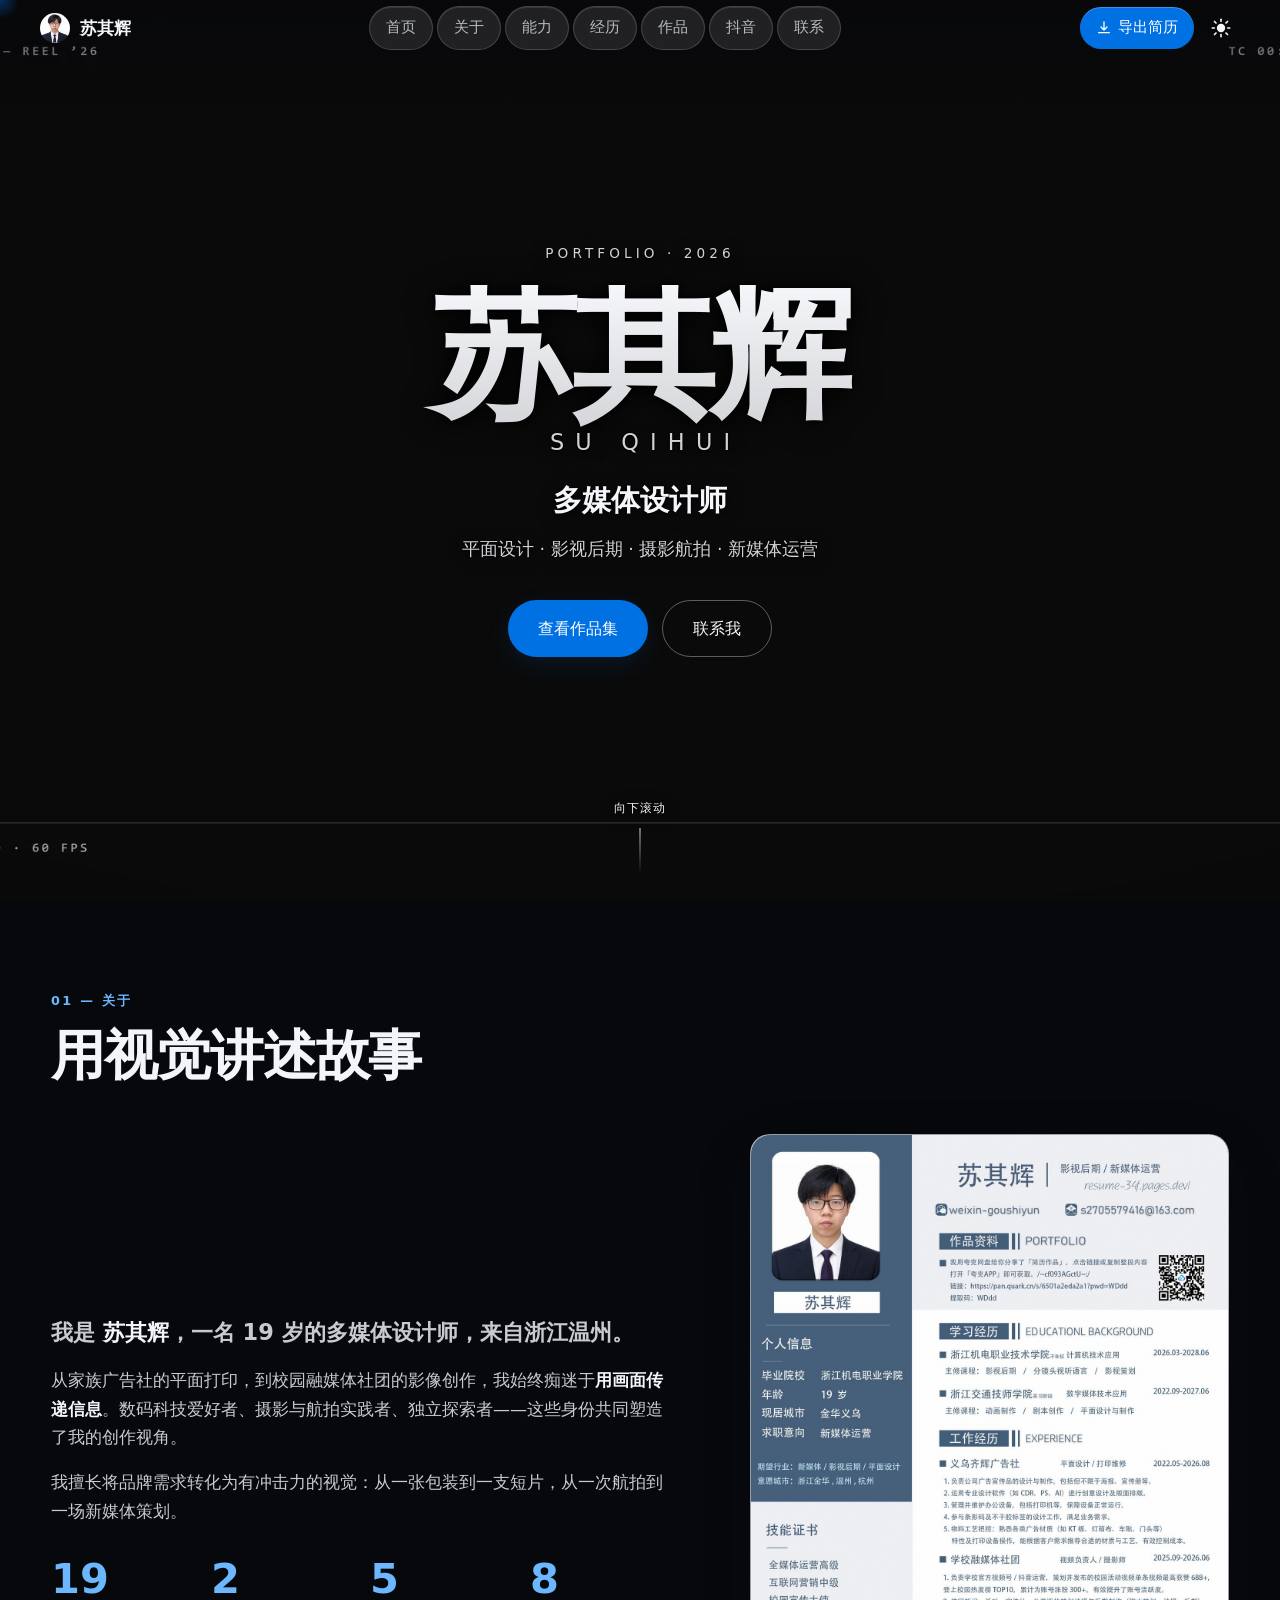
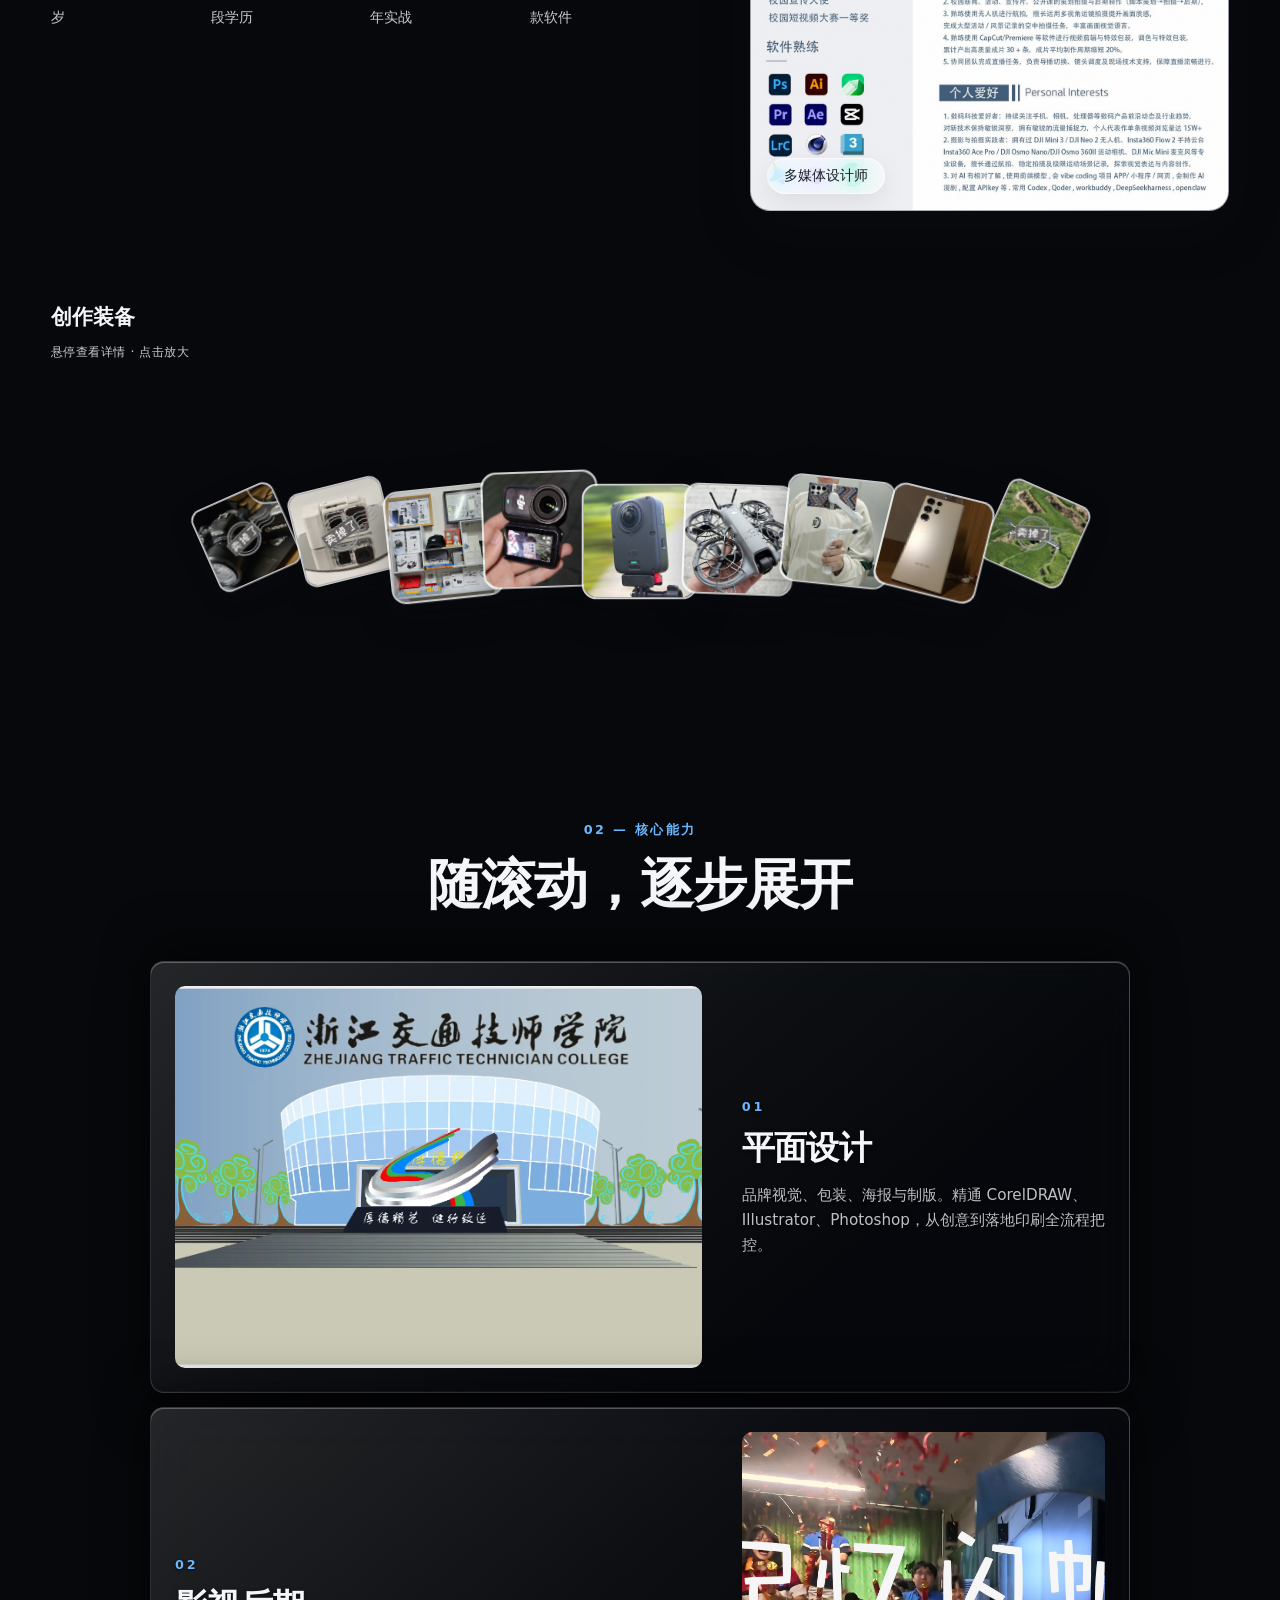
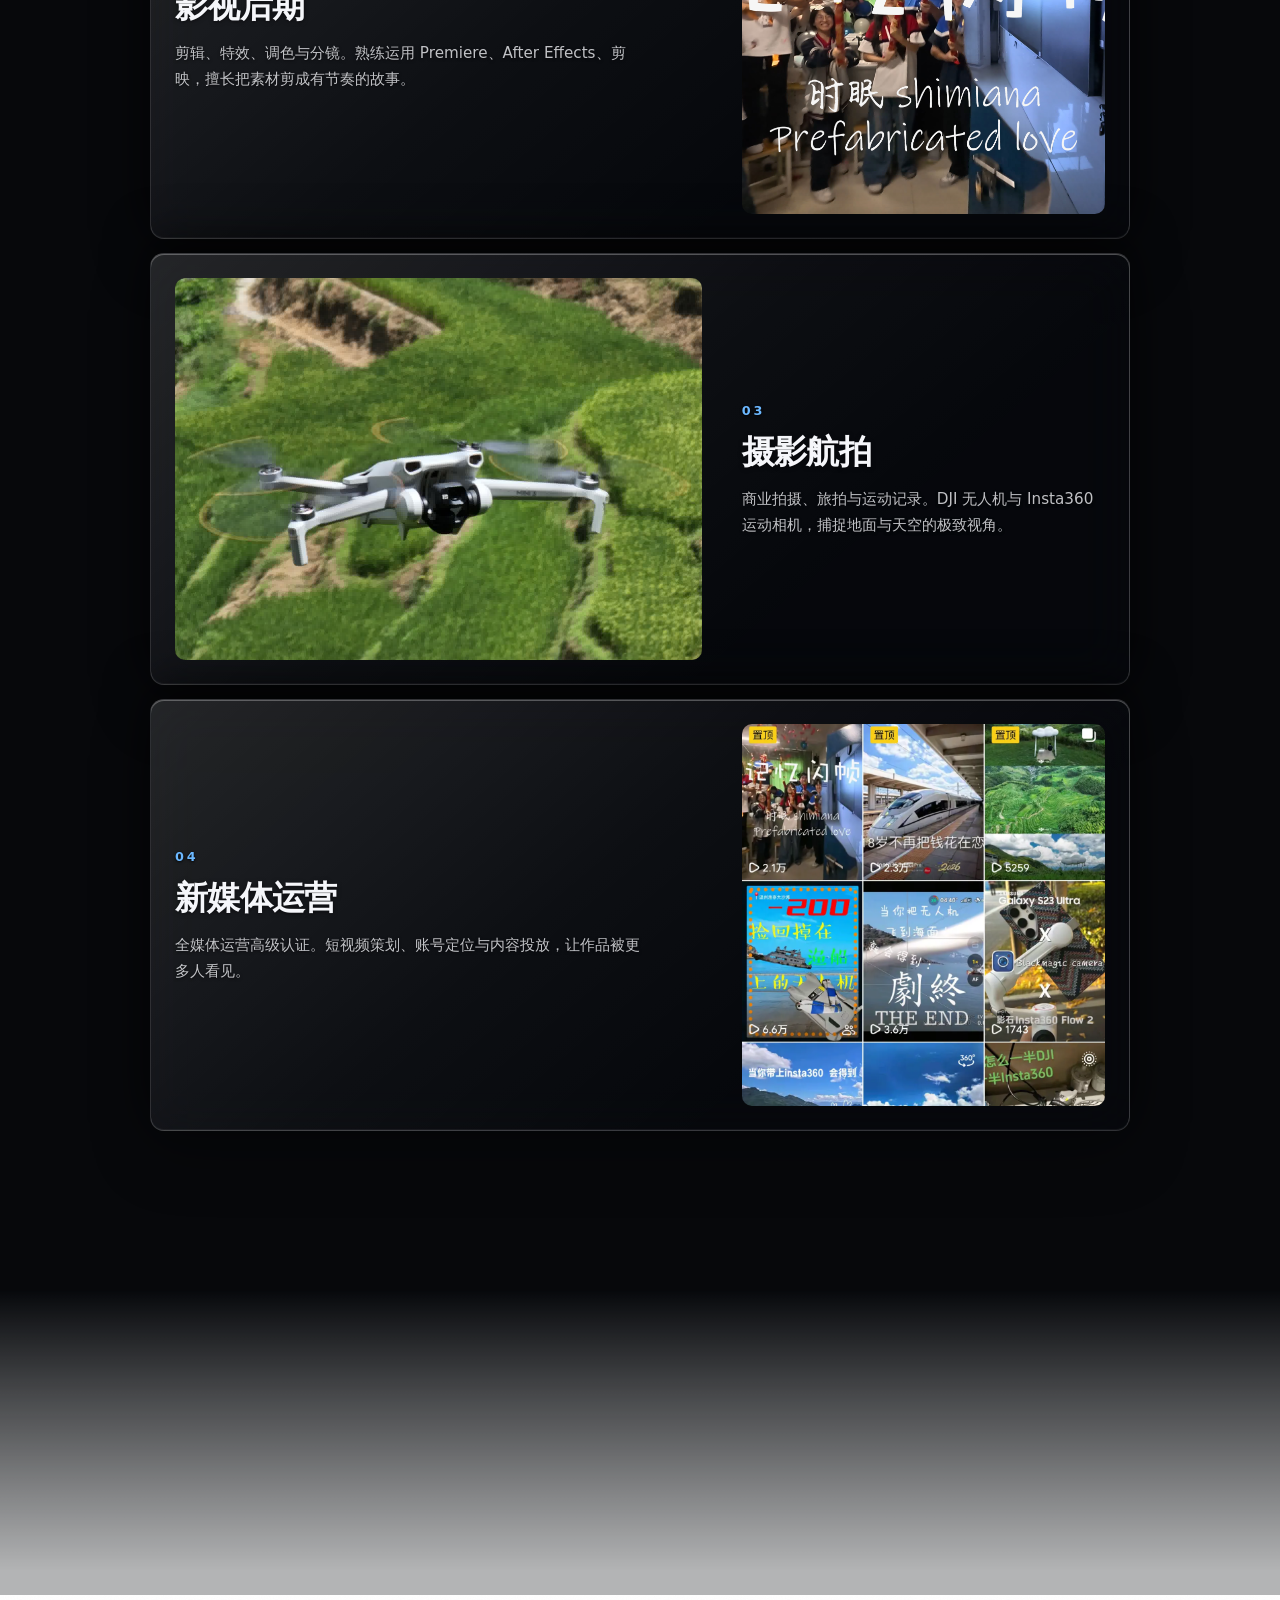
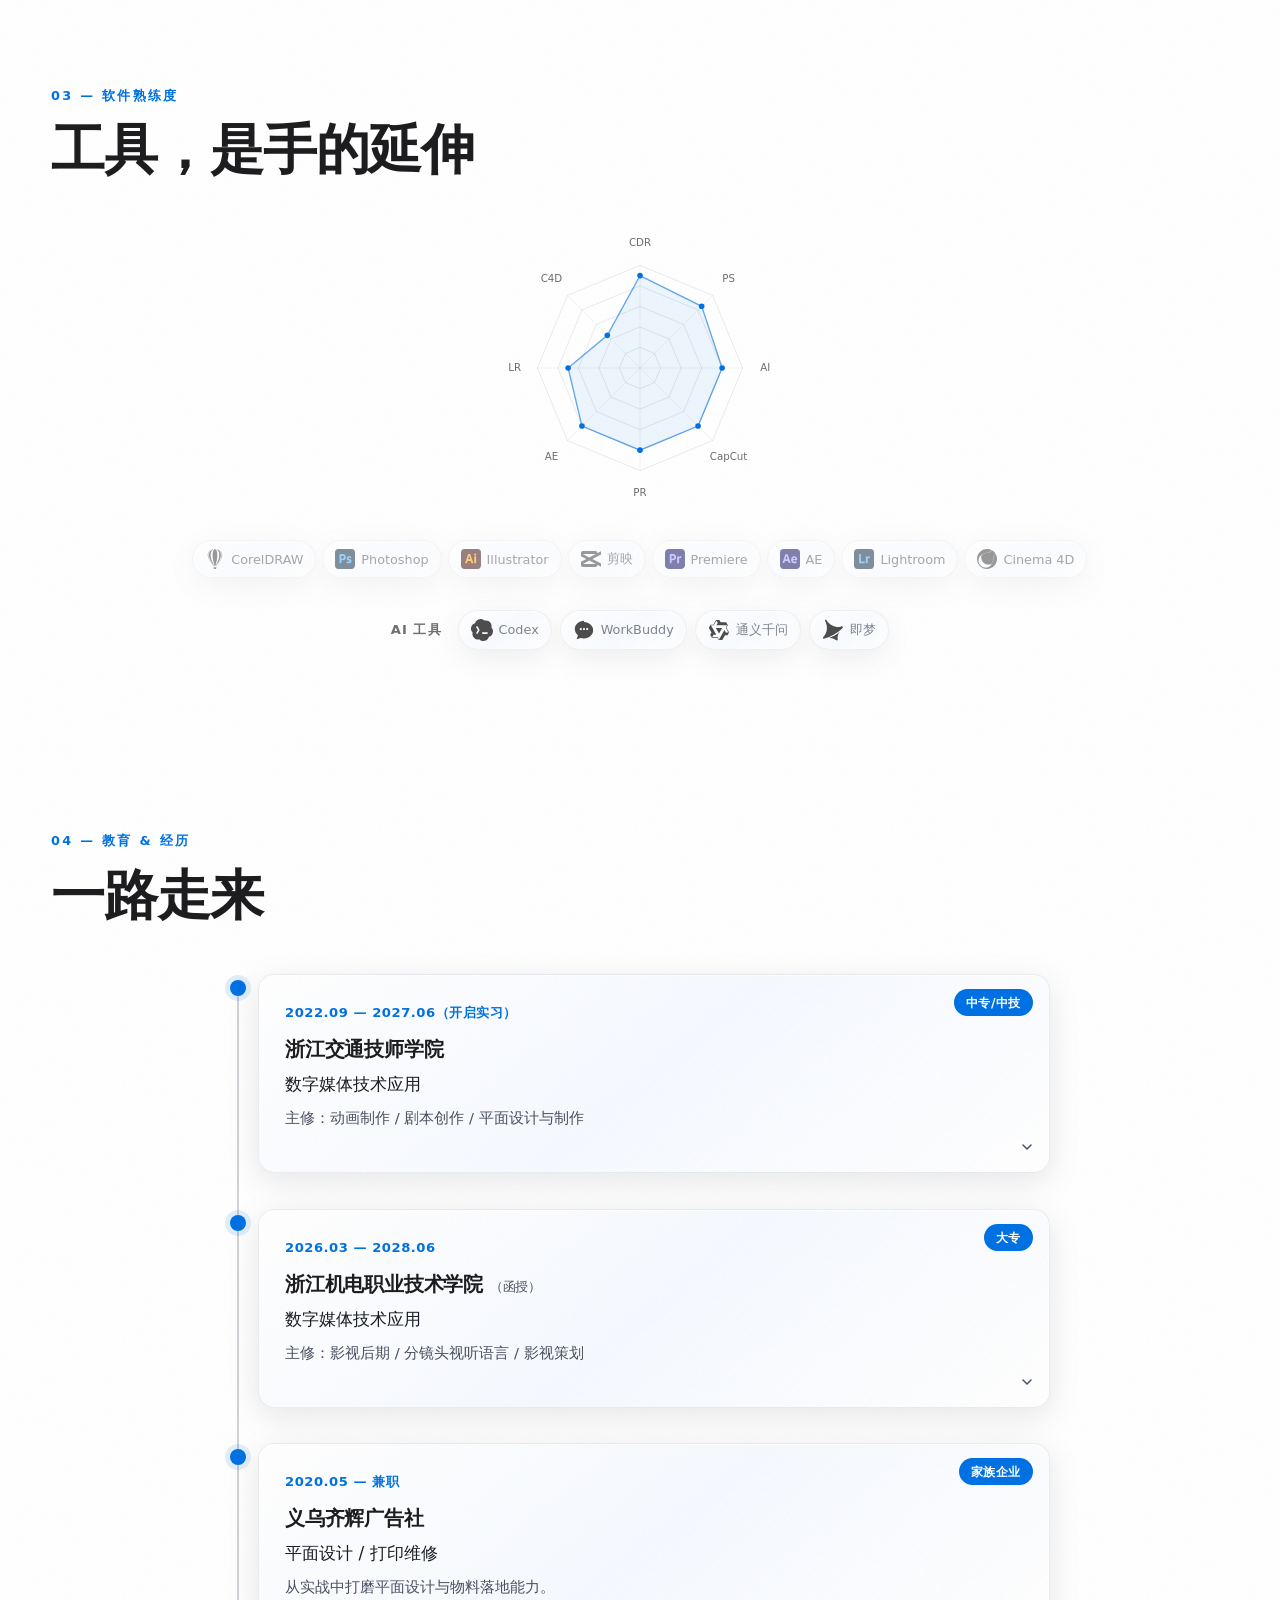
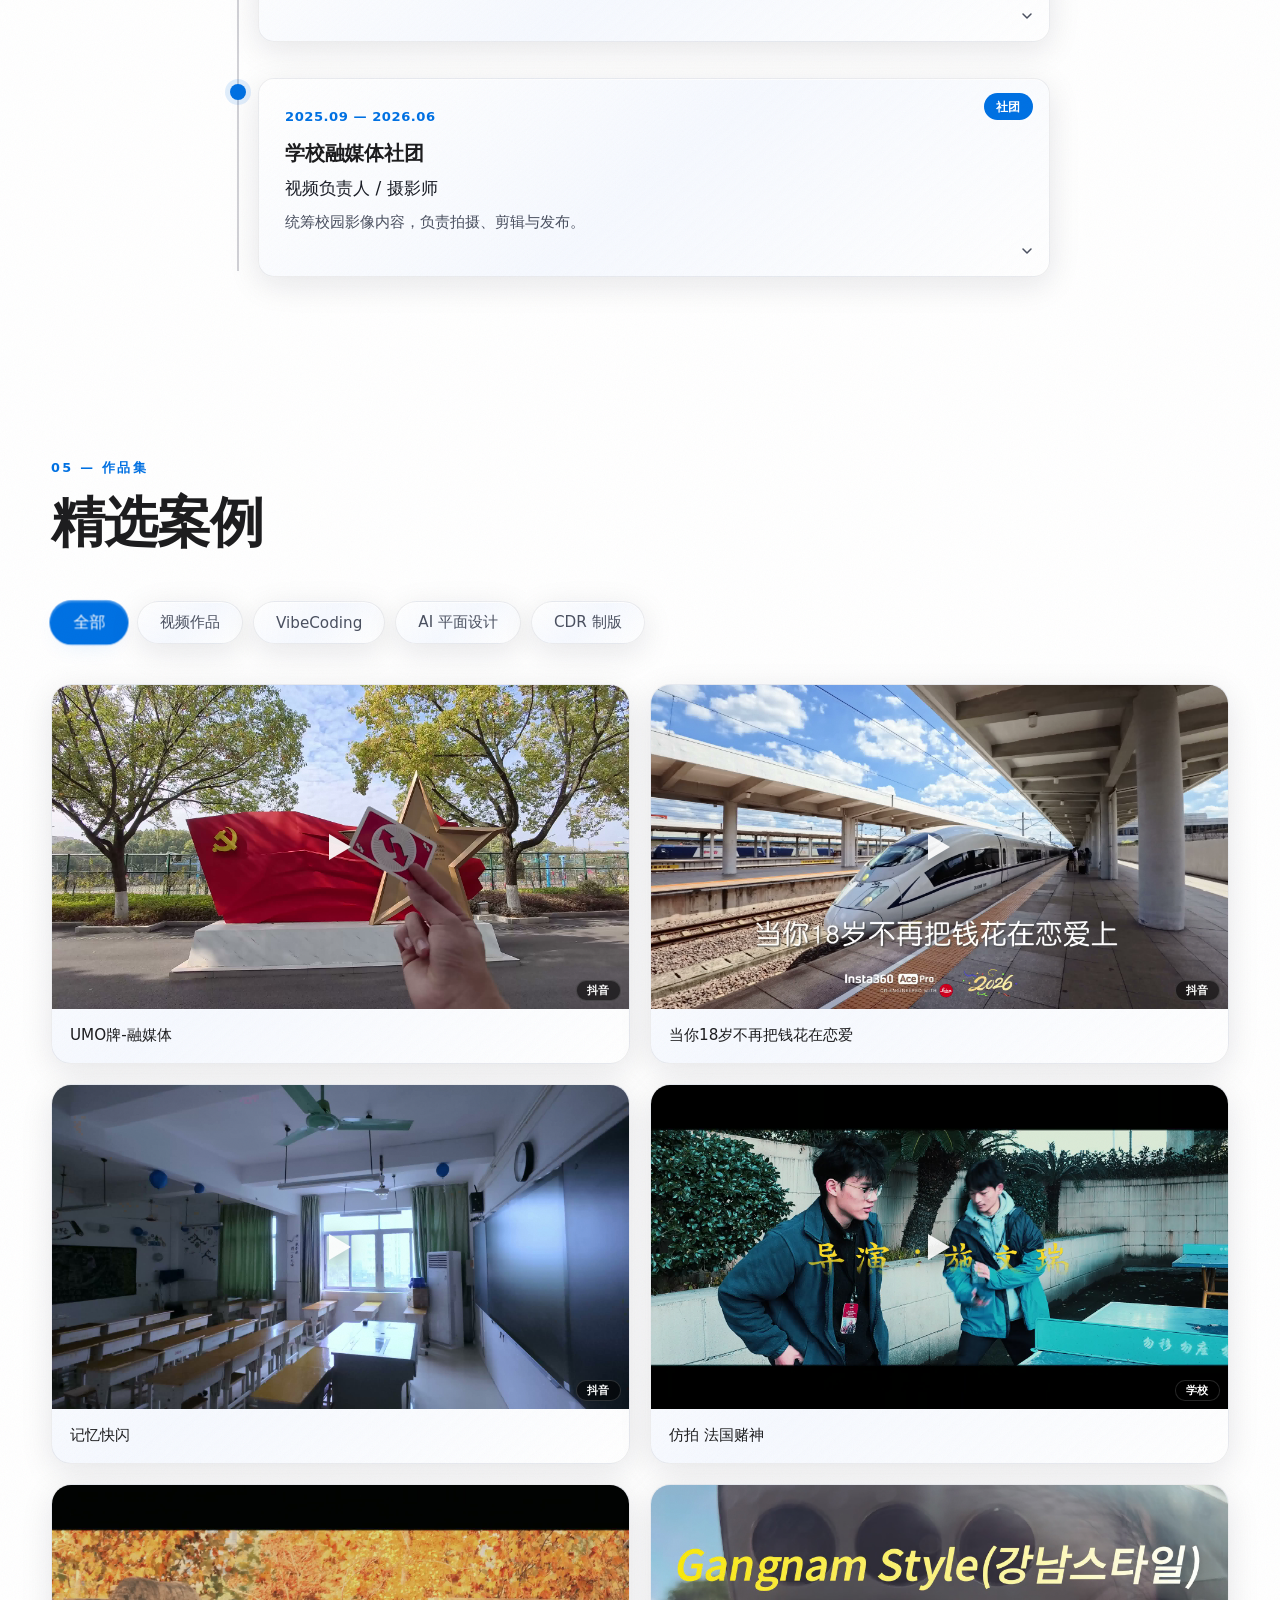
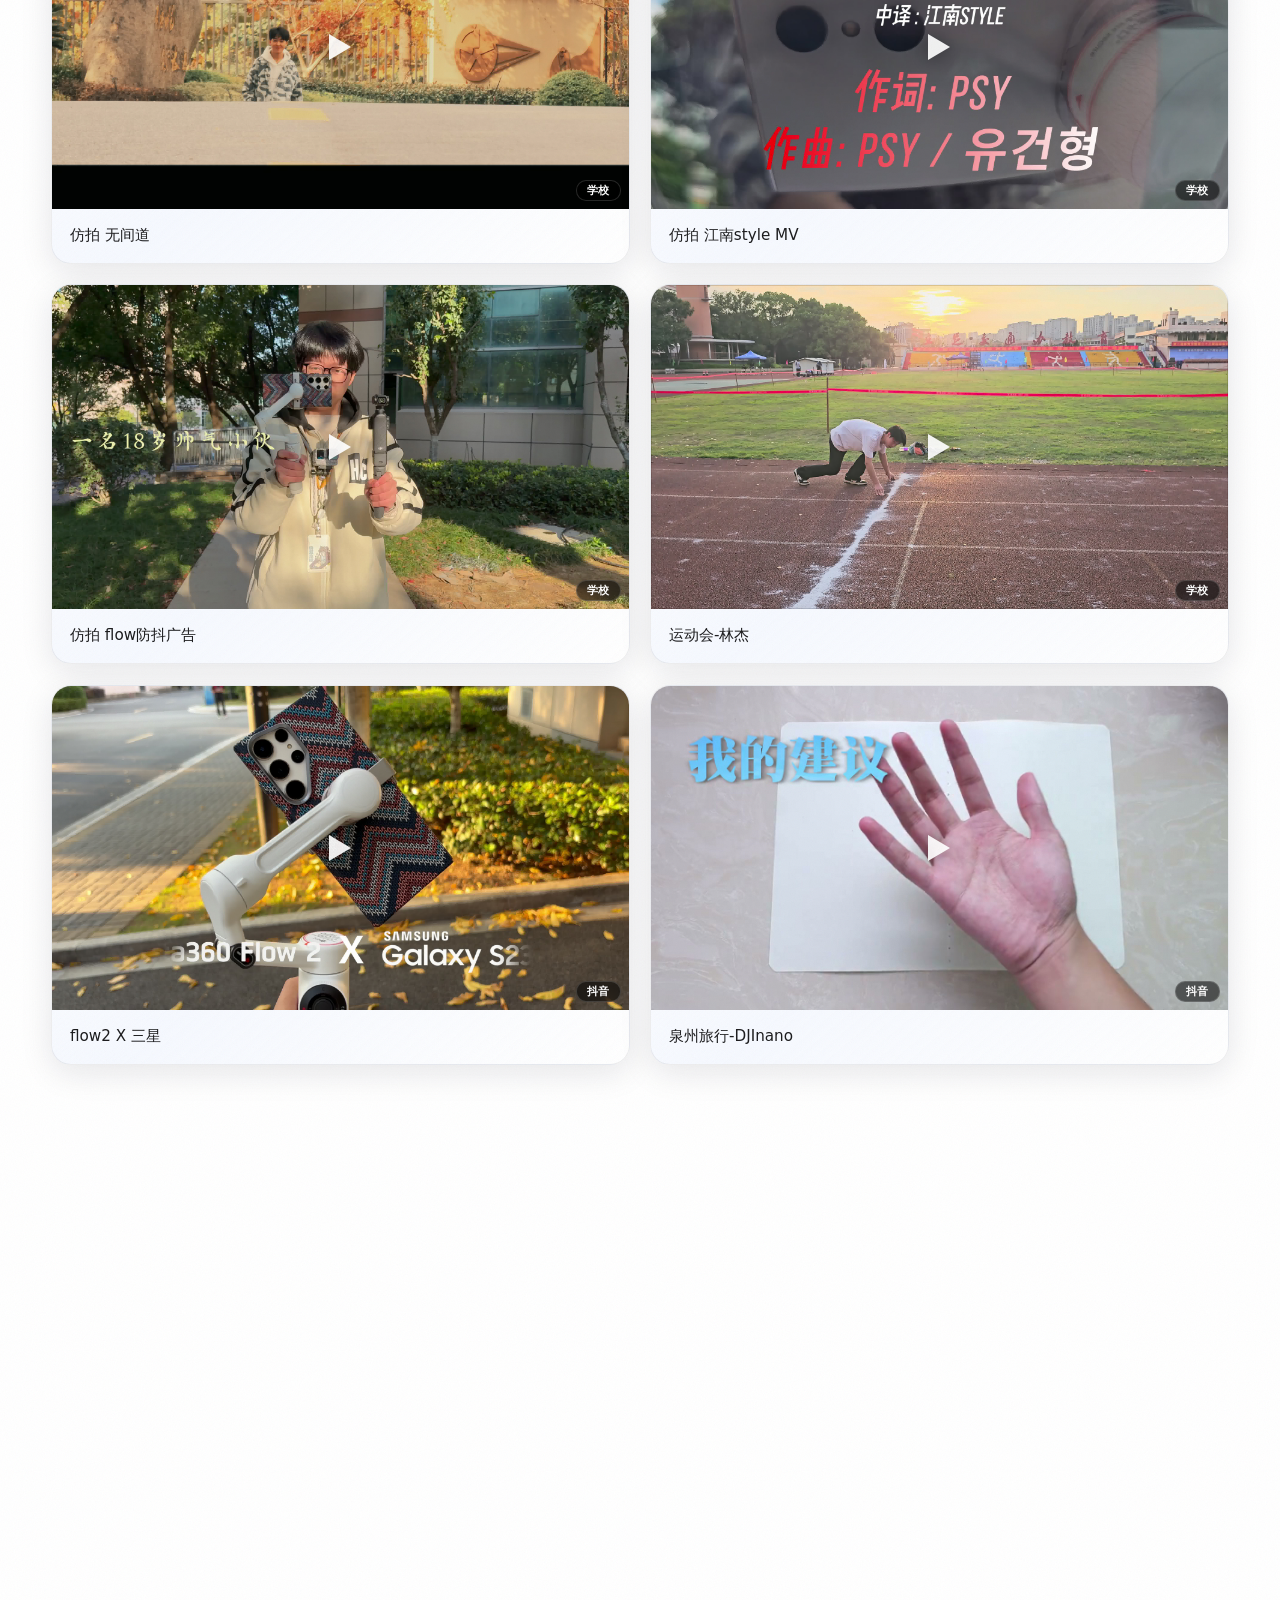
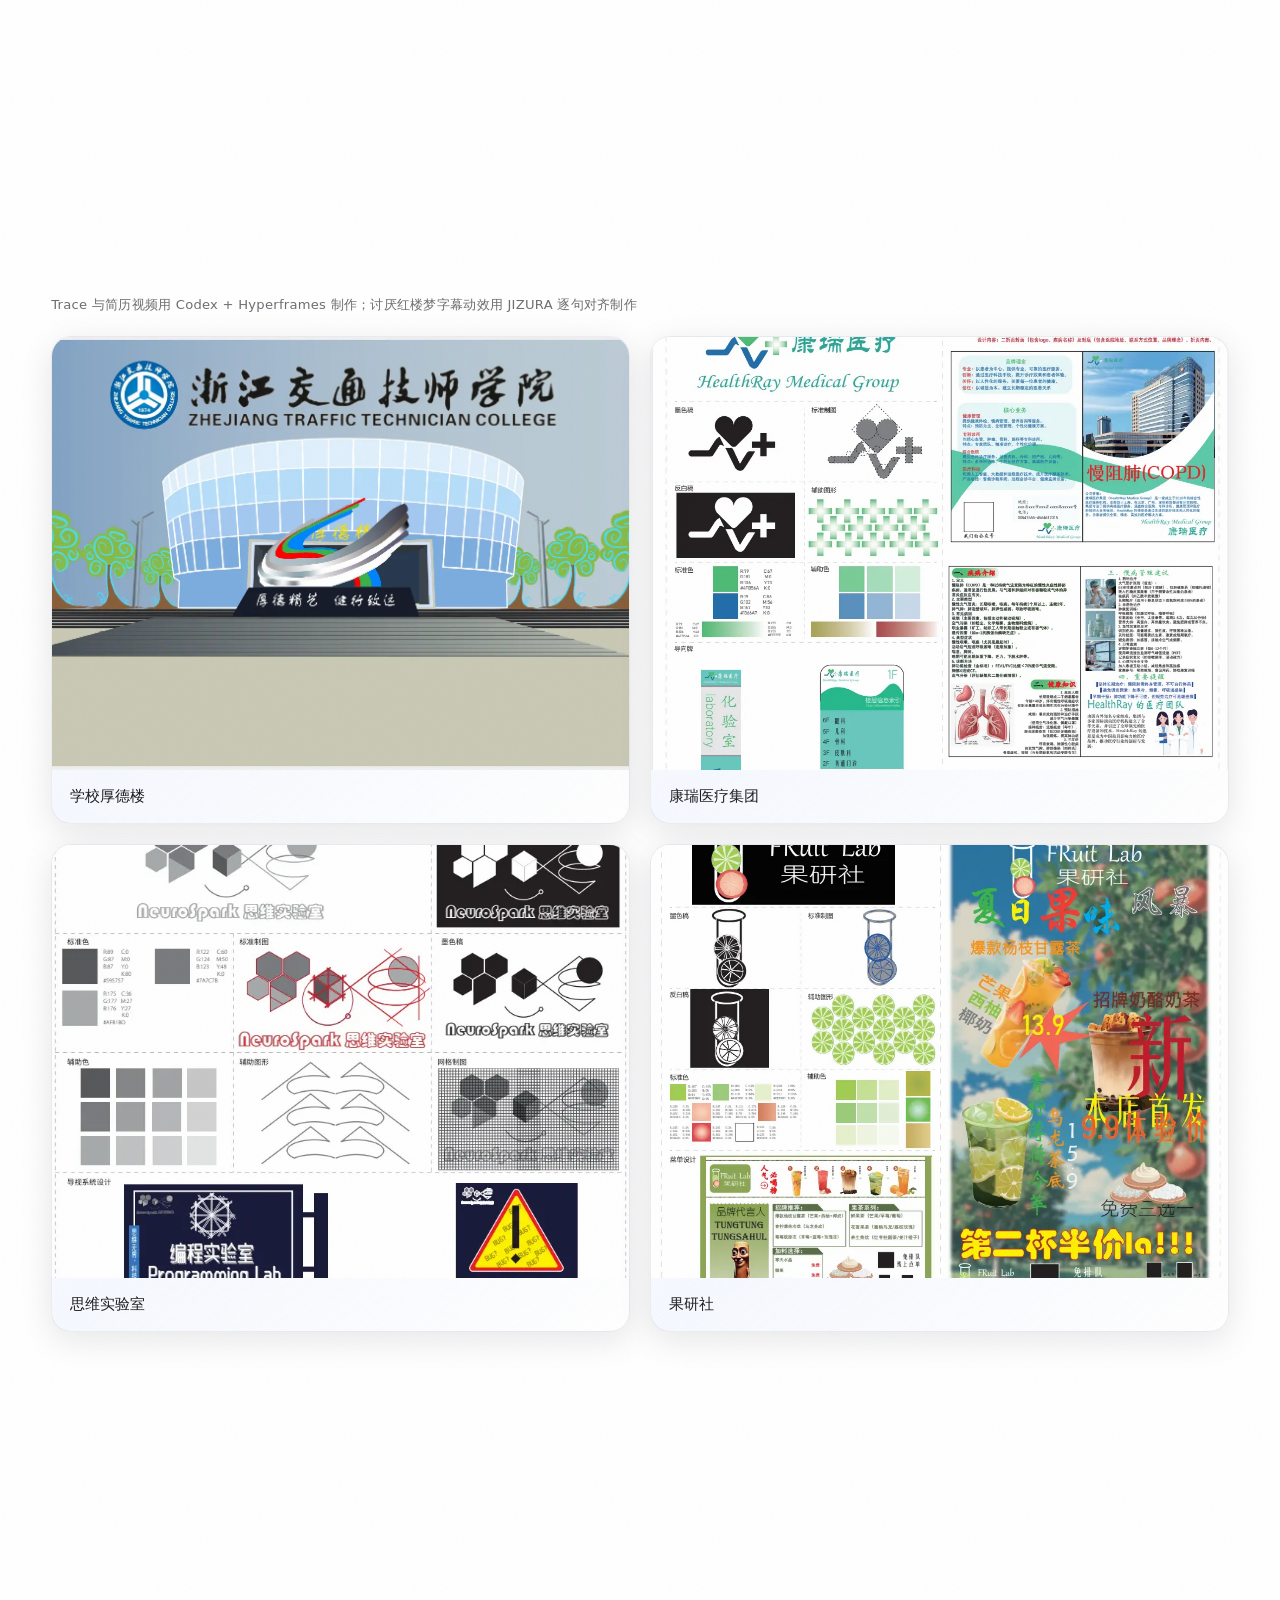
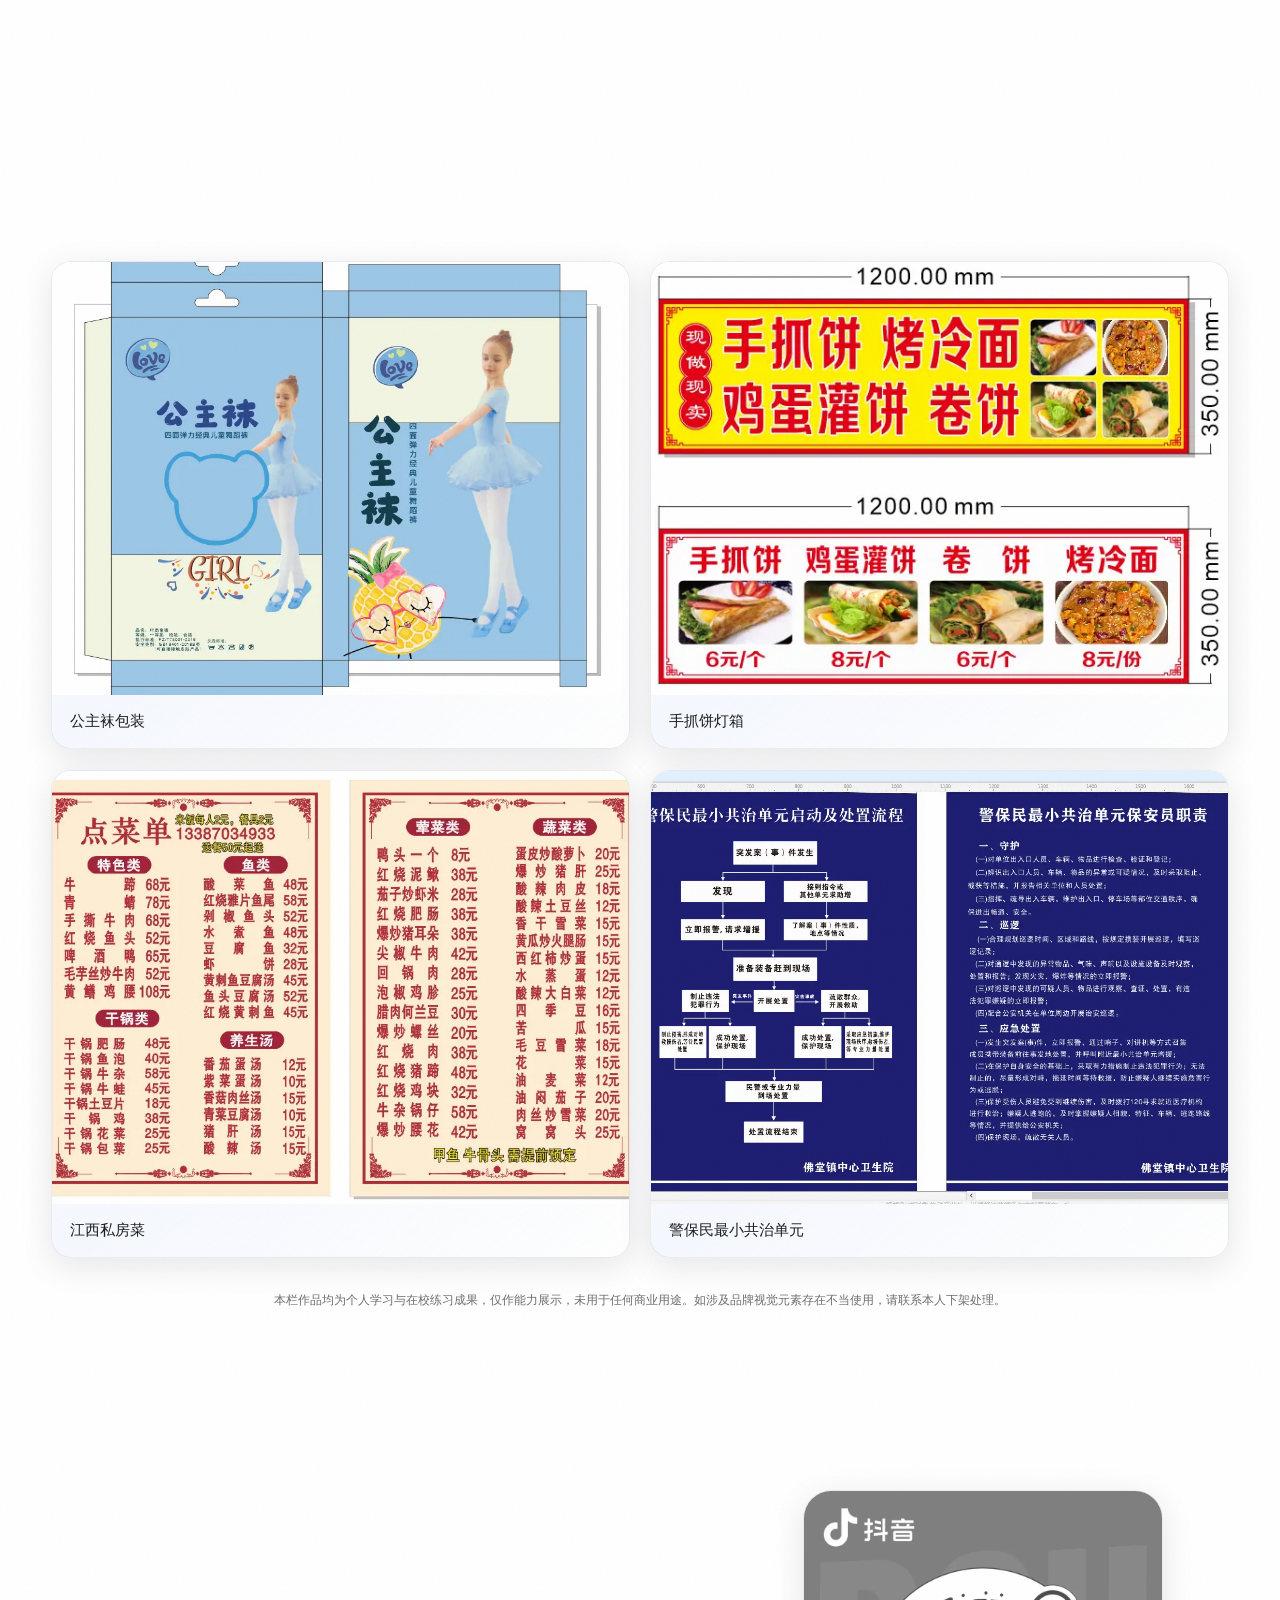
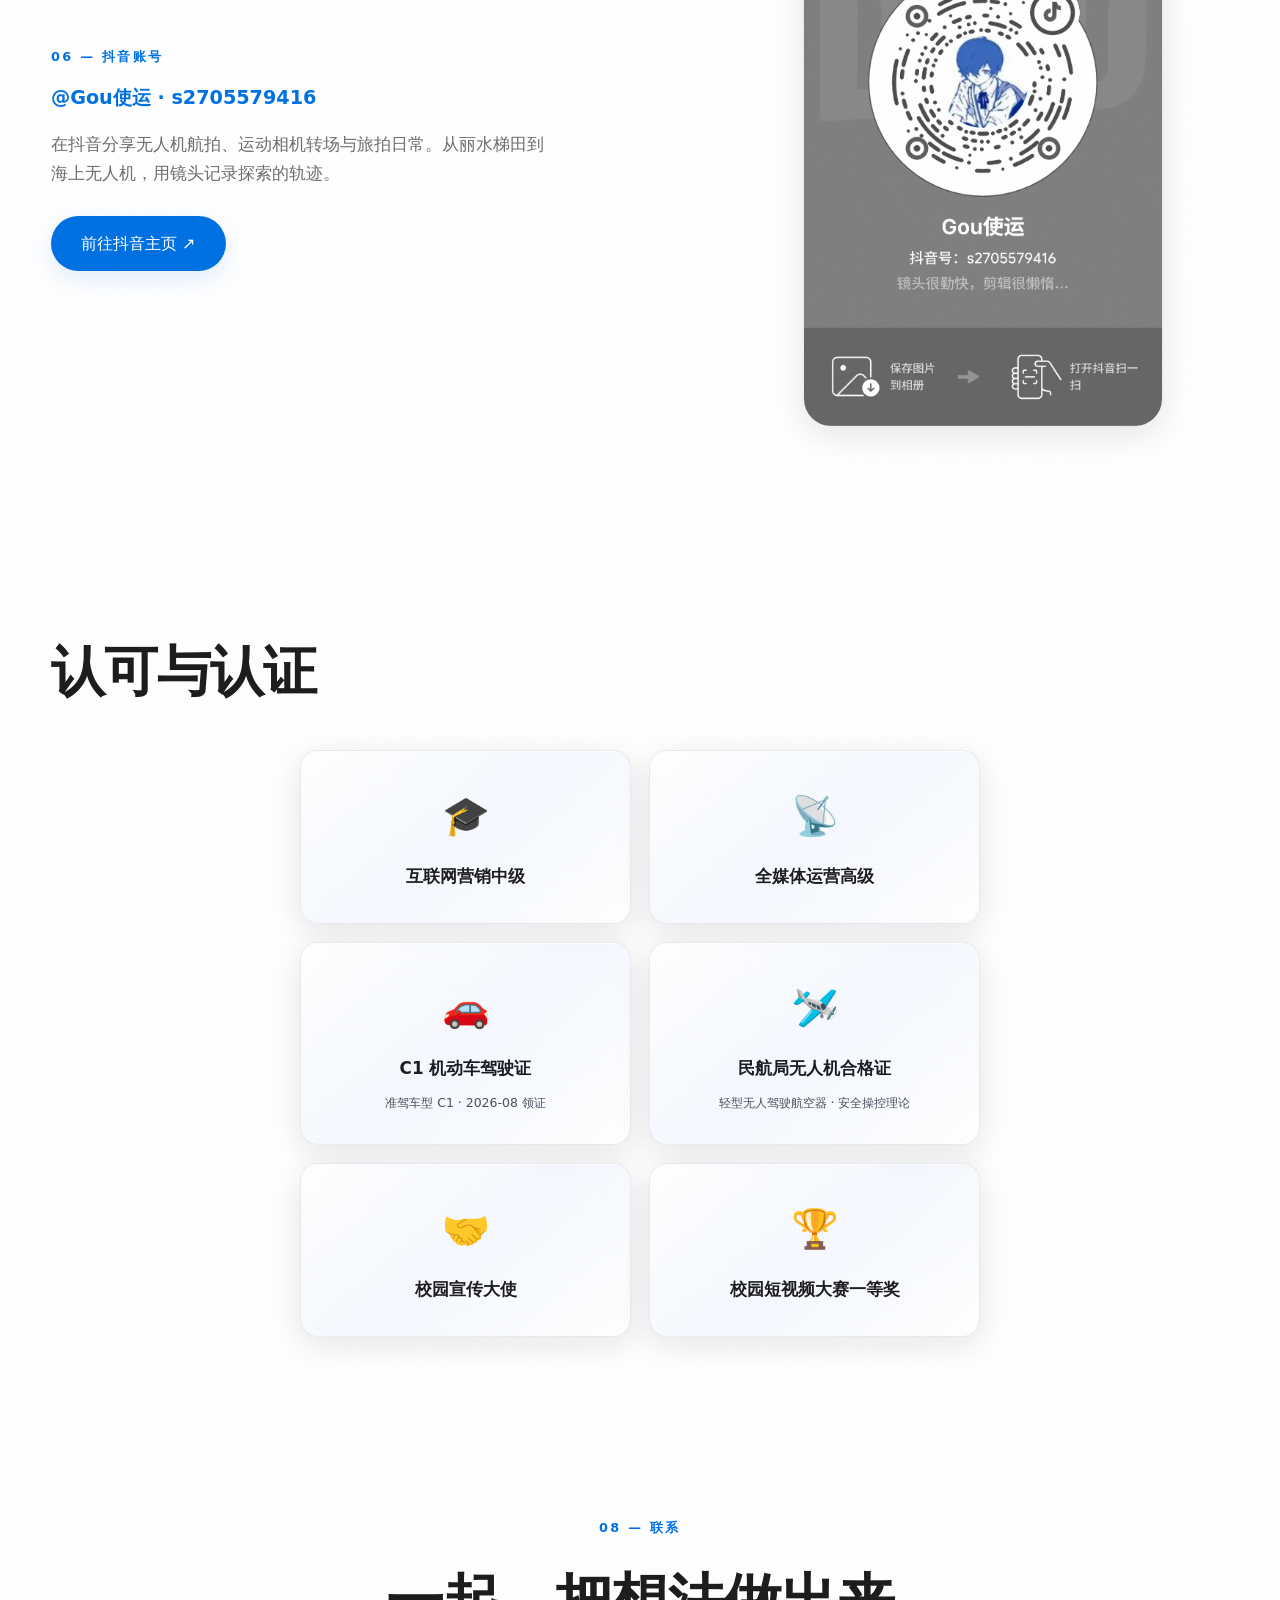
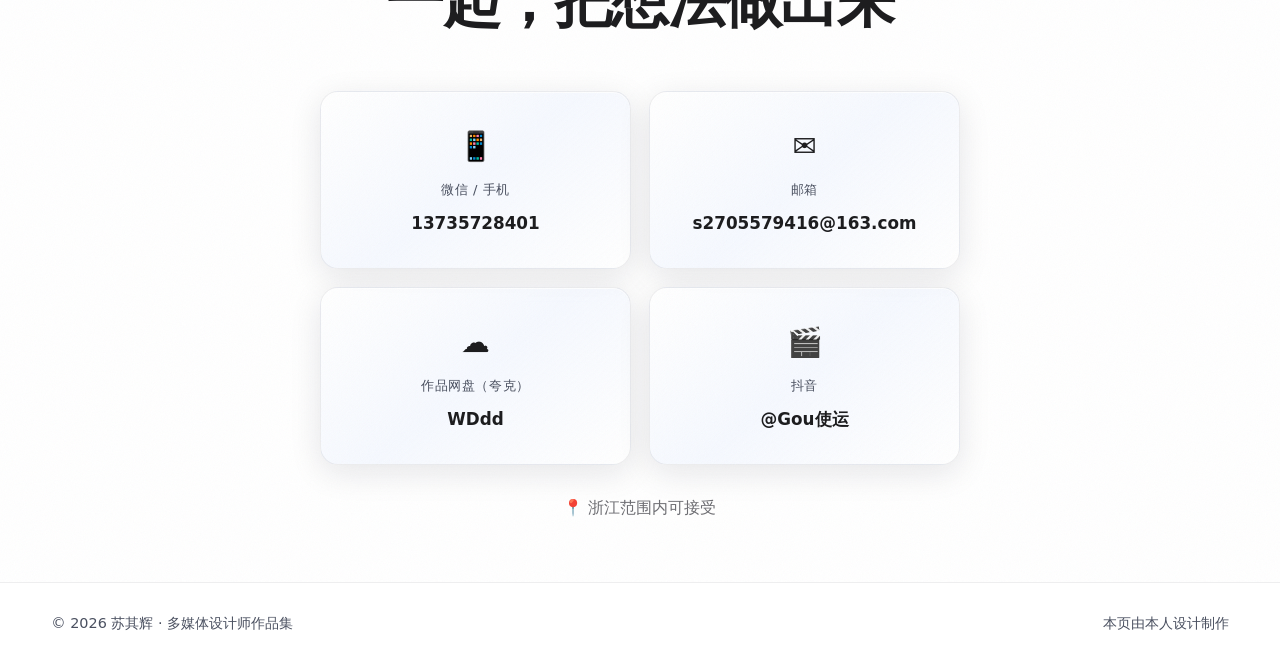
==== commit dd99ab8a: "第二十轮：根治下滑回跳——把文档流高度从视口高上摘下来 第十九轮只修了 scroll-behavior，三星和 iPhone 6s Plus 仍跳。量出来是同一个 scrollY 下 视口高一变整页内" ====
--- a/index.html
+++ b/index.html
@@ -7,7 +7,7 @@
 <meta name="description" content="苏其辉 — 多媒体设计师。平面设计 / 影视后期 / 摄影航拍 / 新媒体运营作品集。" />
 <meta name="theme-color" content="#ffffff" />
 <link rel="icon" href="assets/img/icons/favicon.svg" type="image/svg+xml" />
-<link rel="stylesheet" href="css/v2-style.css?v=neo41" />
+<link rel="stylesheet" href="css/v2-style.css?v=neo42" />
 <script>
 (function () {
   try {
@@ -626,6 +626,6 @@
   <span class="back-top__text">UP</span>
 </button>
 
-<script src="js/v2-main.js?v=neo15"></script>
+<script src="js/v2-main.js?v=neo16"></script>
 </body>
 </html>
--- a/css/v2-style.css
+++ b/css/v2-style.css
@@ -67,7 +67,7 @@
 
 /* ---------- 布局工具 ---------- */
 .container { width: min(1200px, 92vw); margin-inline: auto; }
-.section { padding: clamp(64px, 10vh, 120px) 0; position: relative; scroll-margin-top: 60px; }
+.section { padding: clamp(64px, 10vh, 120px) 0; padding: clamp(64px, calc(var(--vport-h, 100svh) * 0.10), 120px) 0; position: relative; scroll-margin-top: 60px; }
 .section__eyebrow {
   font-size: 0.8rem; letter-spacing: 0.18em; text-transform: uppercase;
   color: var(--accent); font-weight: 600; margin-bottom: 14px;
@@ -167,7 +167,9 @@
    Hero 首屏
    ========================================================= */
 .hero {
-  position: relative; z-index: 1; min-height: 100vh; min-height: 100svh; display: flex; flex-direction: column;
+  position: relative; z-index: 1; min-height: 100vh; min-height: 100svh;
+  min-height: var(--vport-h, 100svh);   /* 由 JS 锁成开页那一刻的视口高；地址栏收起不再改文档流高度 */
+  display: flex; flex-direction: column;
   align-items: center; justify-content: center; text-align: center; overflow: hidden;
   padding: 100px 20px;  /* 上下对称：首屏文字块的光学中心才落在视口正中（原来 0 底边距会压低 50px） */
 }
@@ -181,7 +183,10 @@
   z-index: 0; background: #08090c;  /* 视频未就位/播放失败时的深色底，保证浅色墨始终可读 */
   pointer-events: none;
 }
-.bg-stage__pin { position: sticky; top: 0; height: 100vh; height: 100svh; }
+/* 视频层用 dvh（动态视口高）：地址栏收起时它跟着长高、填满屏幕（用户要求）。
+   它不在文档流里（父级 .bg-stage 是 absolute，高度由 JS 量 02 下沿写死 px），
+   所以这一层变高不会推动任何内容 —— 首屏 .hero 用的是锁住的 --vport-h，位移为零。 */
+.bg-stage__pin { position: sticky; top: 0; height: 100vh; height: 100svh; height: 100dvh; }
 .bg-stage__end {
   position: absolute; left: 0; right: 0; bottom: 0; height: 34vh;
   background: linear-gradient(180deg, rgba(6,7,10,0) 0%, var(--bg) 92%);
@@ -381,7 +386,7 @@
   --caps-pin: 74px;
   --caps-gap: 14px;
 }
-.caps__head { text-align: center; padding: clamp(64px, 10vh, 120px) 20px 46px; }
+.caps__head { text-align: center; padding: clamp(64px, 10vh, 120px) 20px 46px; padding: clamp(64px, calc(var(--vport-h, 100svh) * 0.10), 120px) 20px 46px; }
 .caps__head .section__title { margin-bottom: 0; }
 .caps__stack {
   width: min(980px, 82vw); margin-inline: auto;
@@ -672,7 +677,7 @@
      钉住位以下还有 782px，放得下了（当年"一屏放不下 68vh"的理由已经不成立）。
      图文改成上下排，图在上；钉住位从 74px 收到 62px（手机导航 56px）。 */
   .caps { --caps-pin: 62px; }
-  .caps__stack { width: 92vw; padding-bottom: calc(50vh + 40px); padding-bottom: calc(50svh + 40px); }
+  .caps__stack { width: 92vw; padding-bottom: calc(50vh + 40px); padding-bottom: calc(50svh + 40px); padding-bottom: calc(var(--vport-h, 100svh) * 0.5 + 40px); }
   .caps__card {
     position: sticky; top: var(--caps-pin); grid-template-columns: 1fr; gap: 16px;
     min-height: 0; margin-bottom: 20px; padding: 14px;
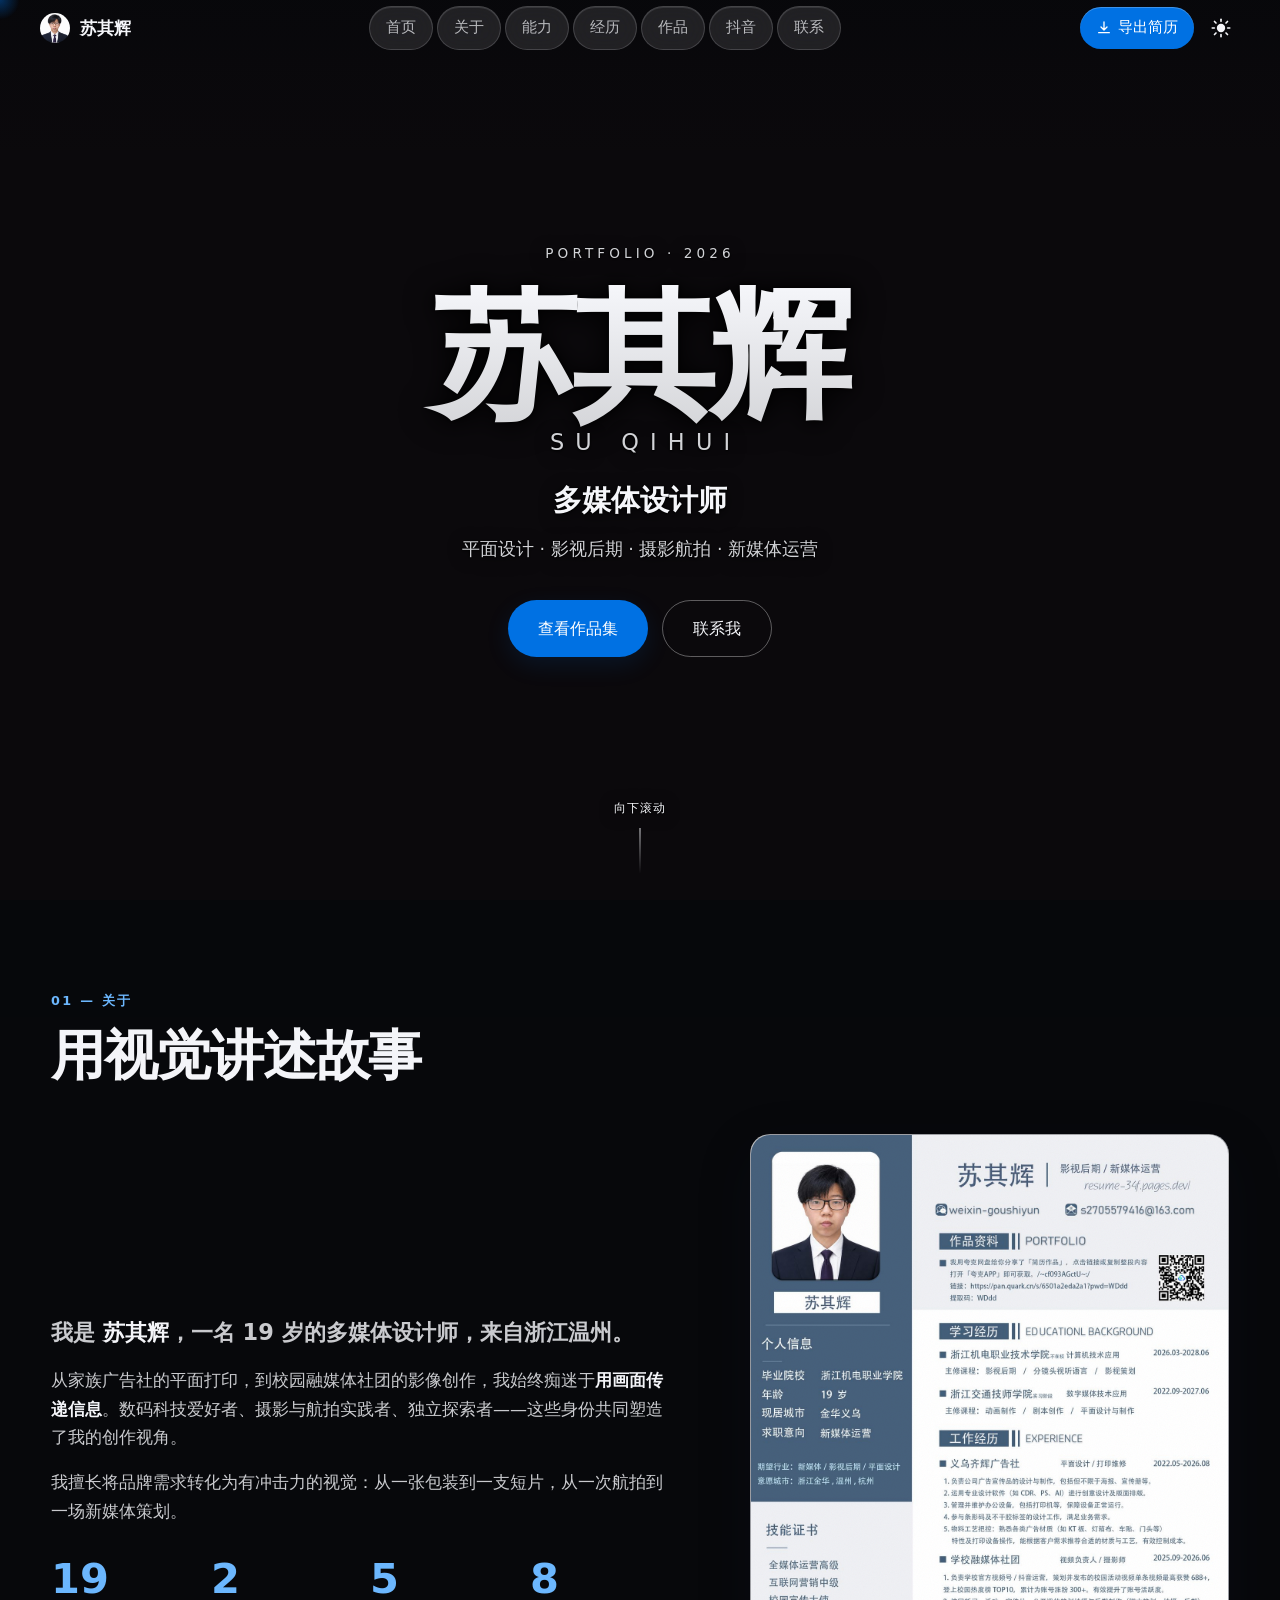
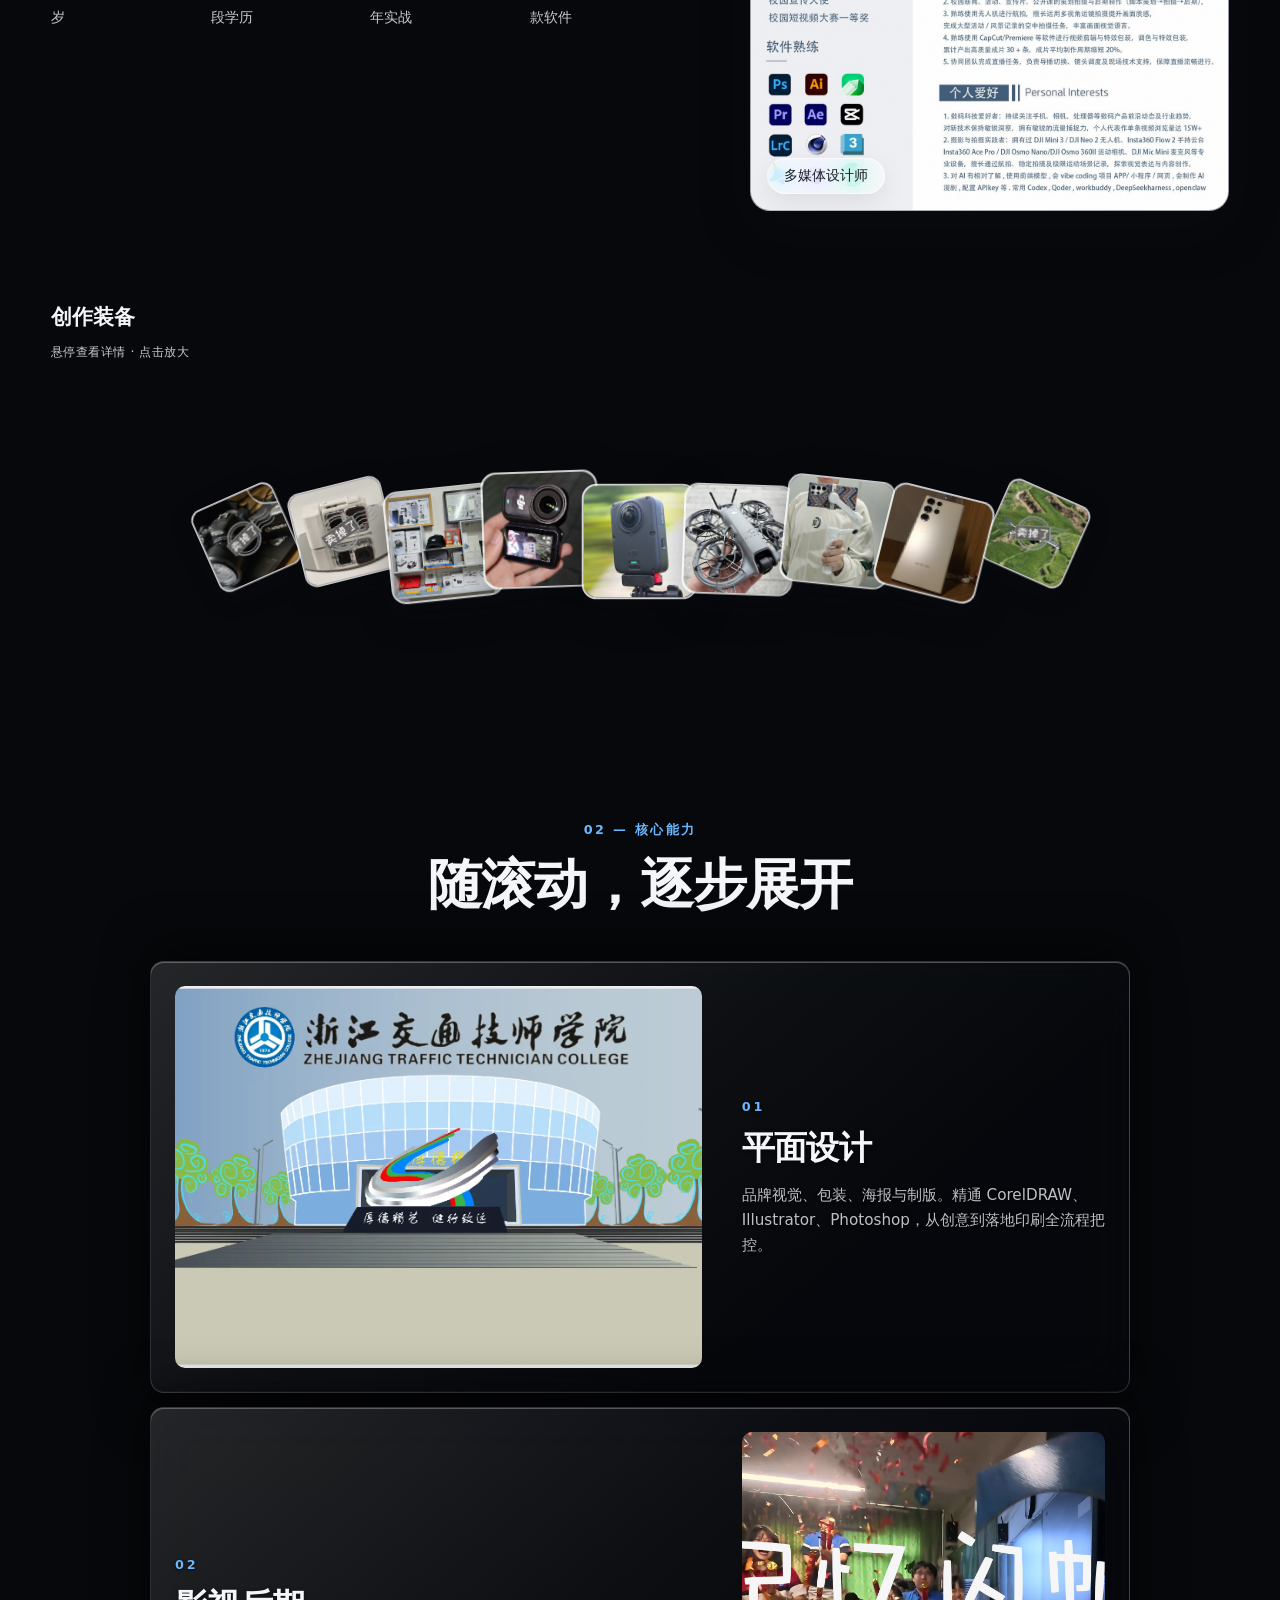
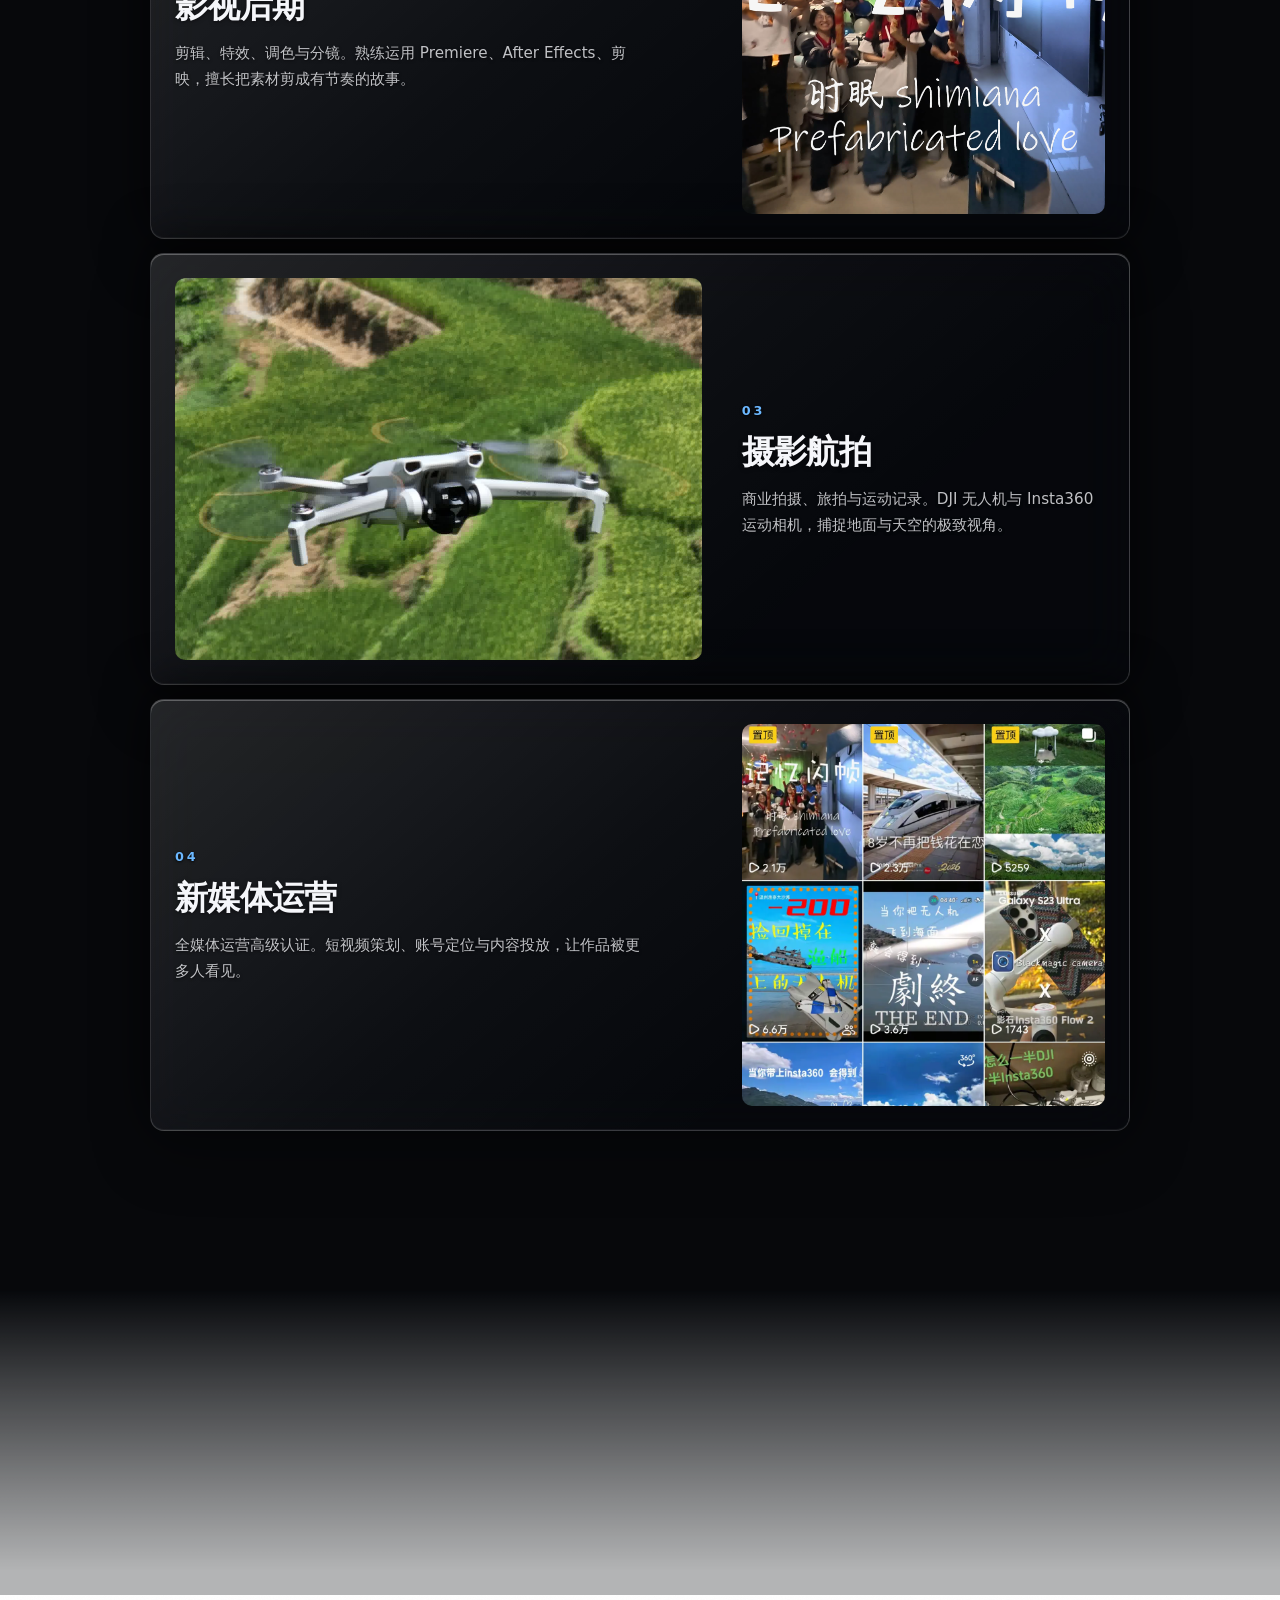
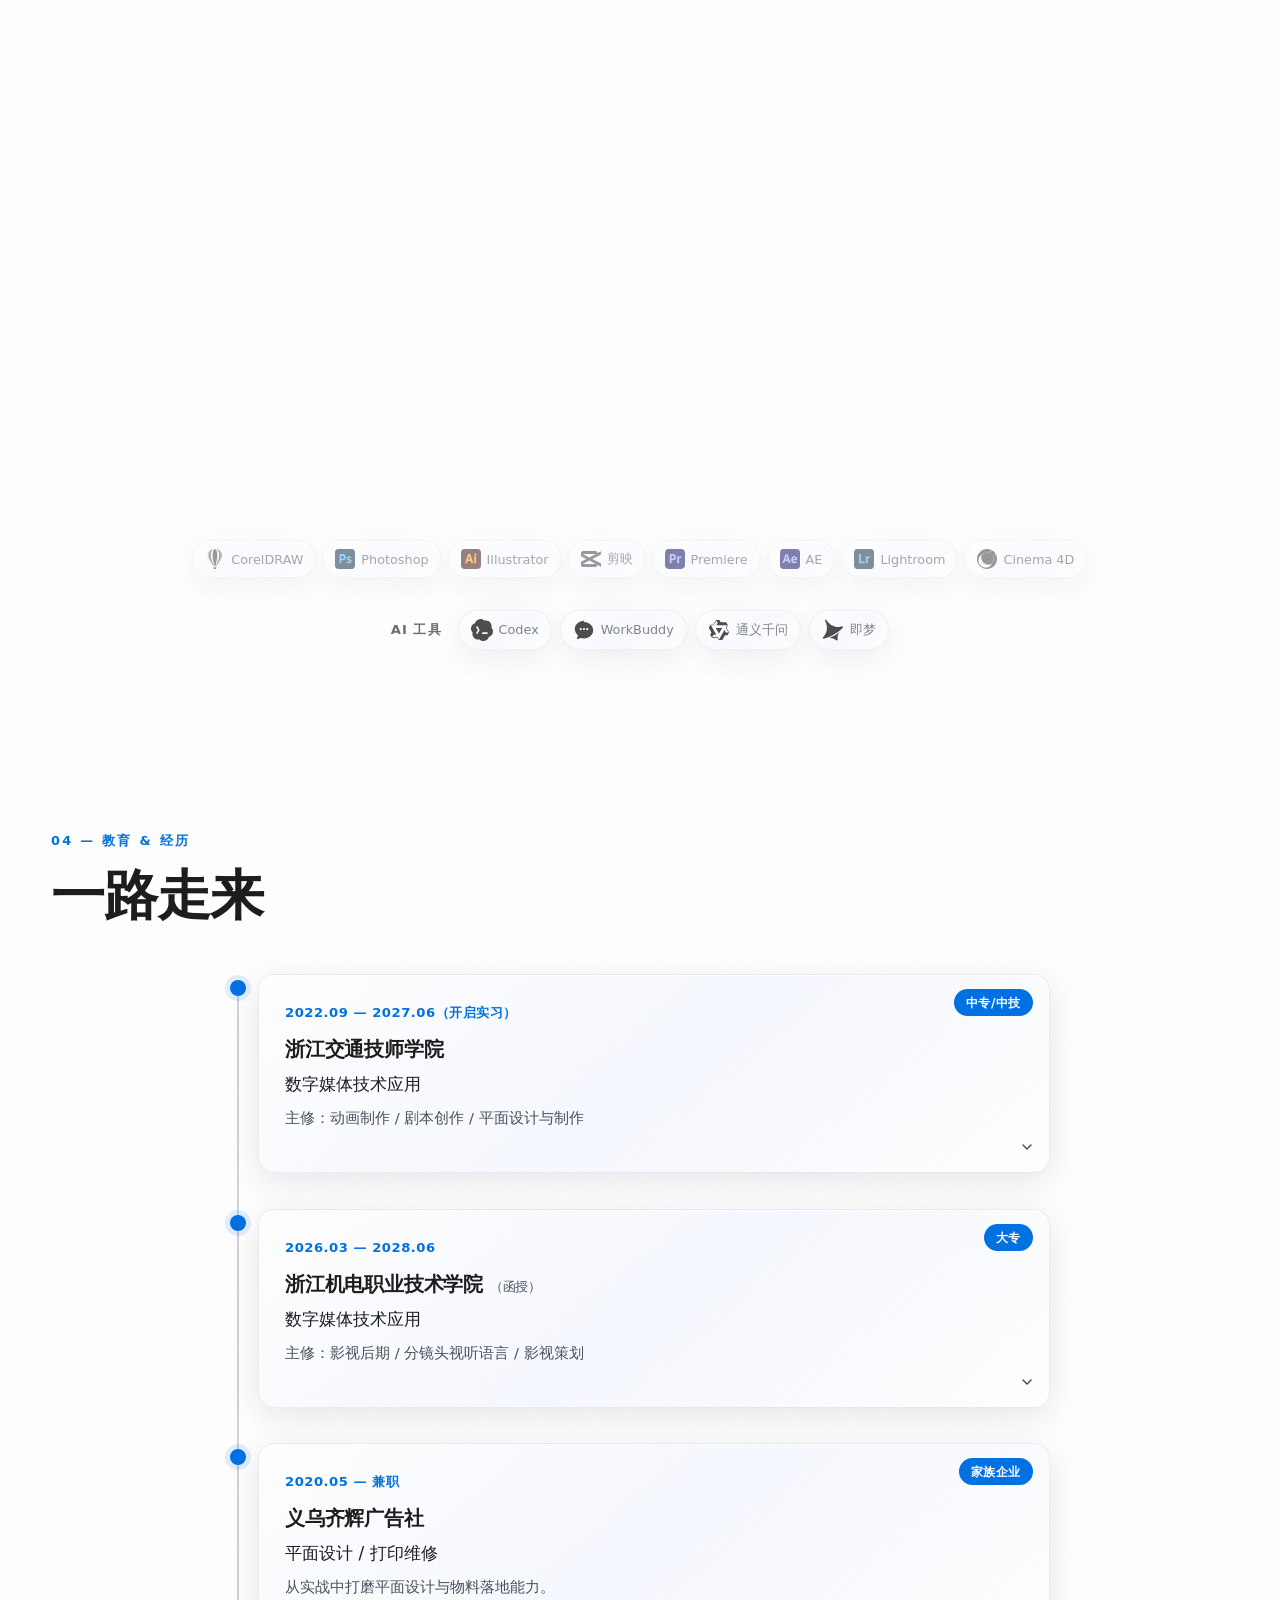
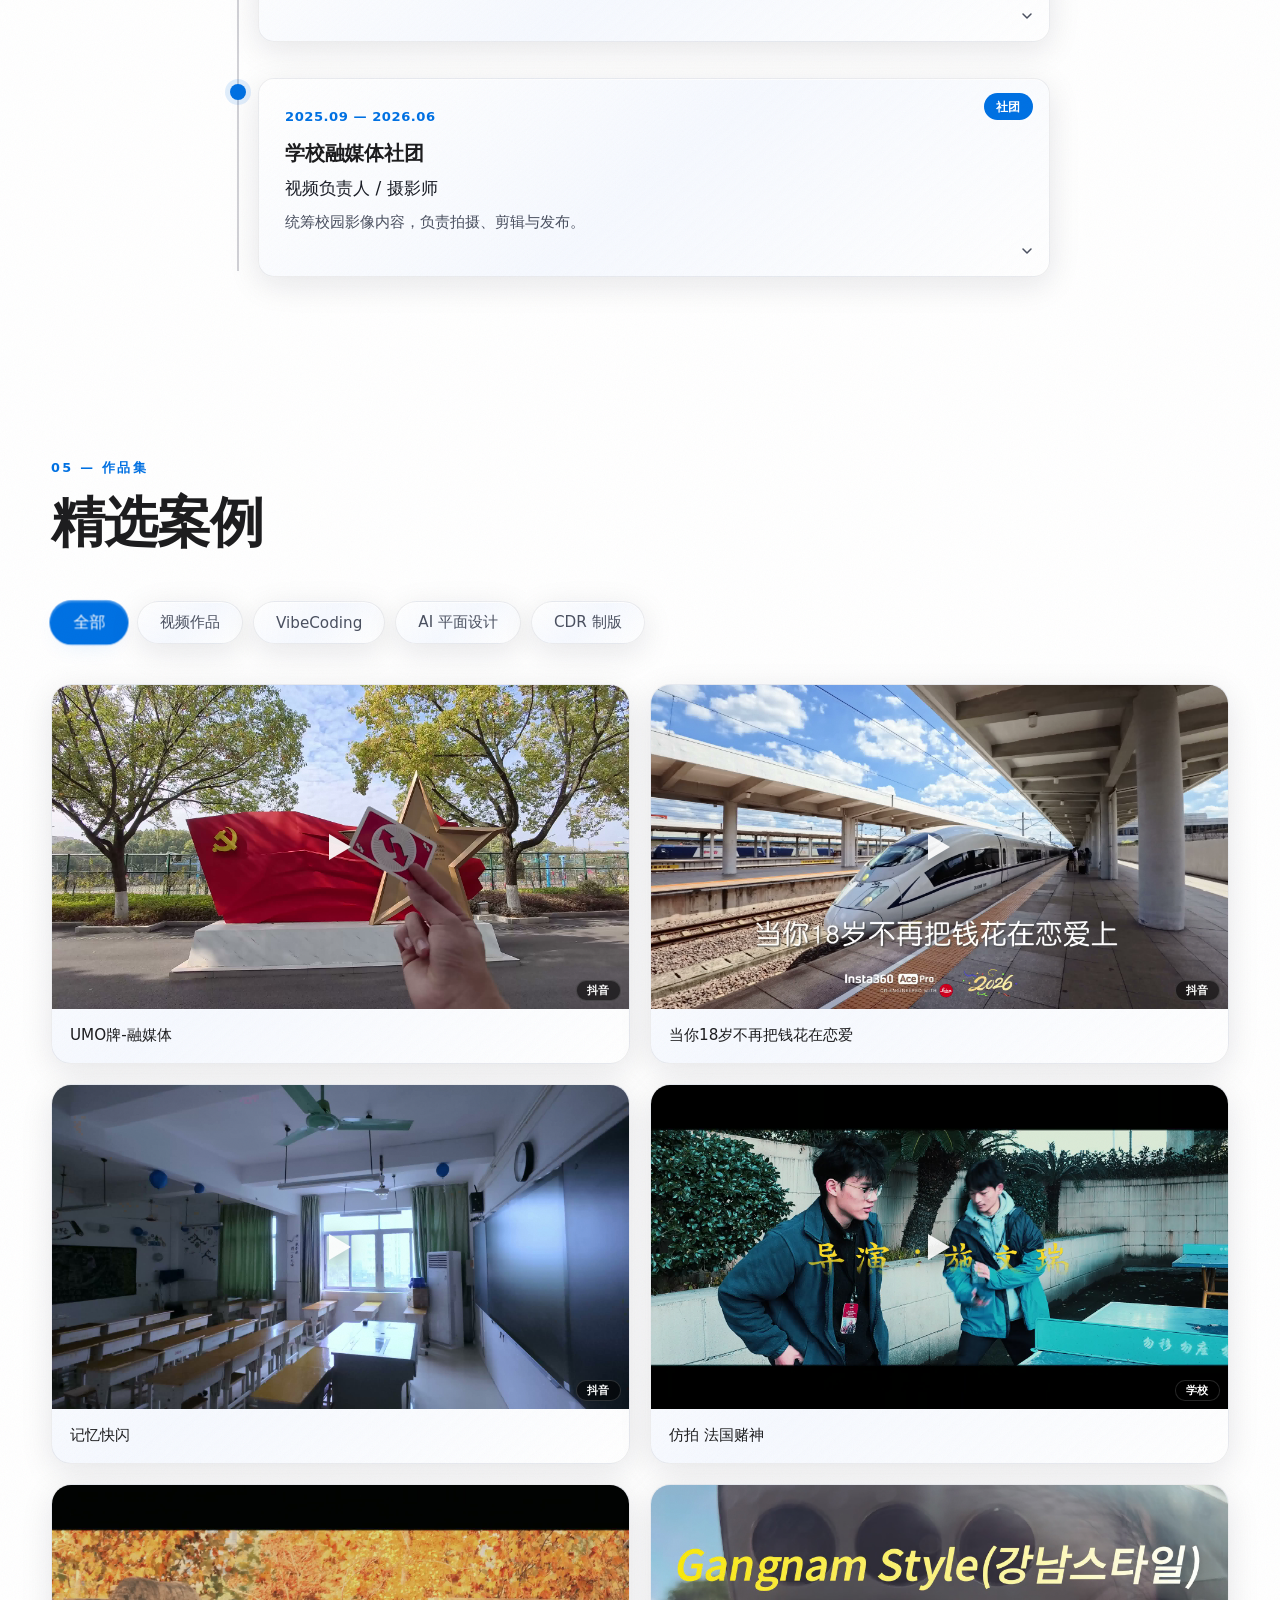
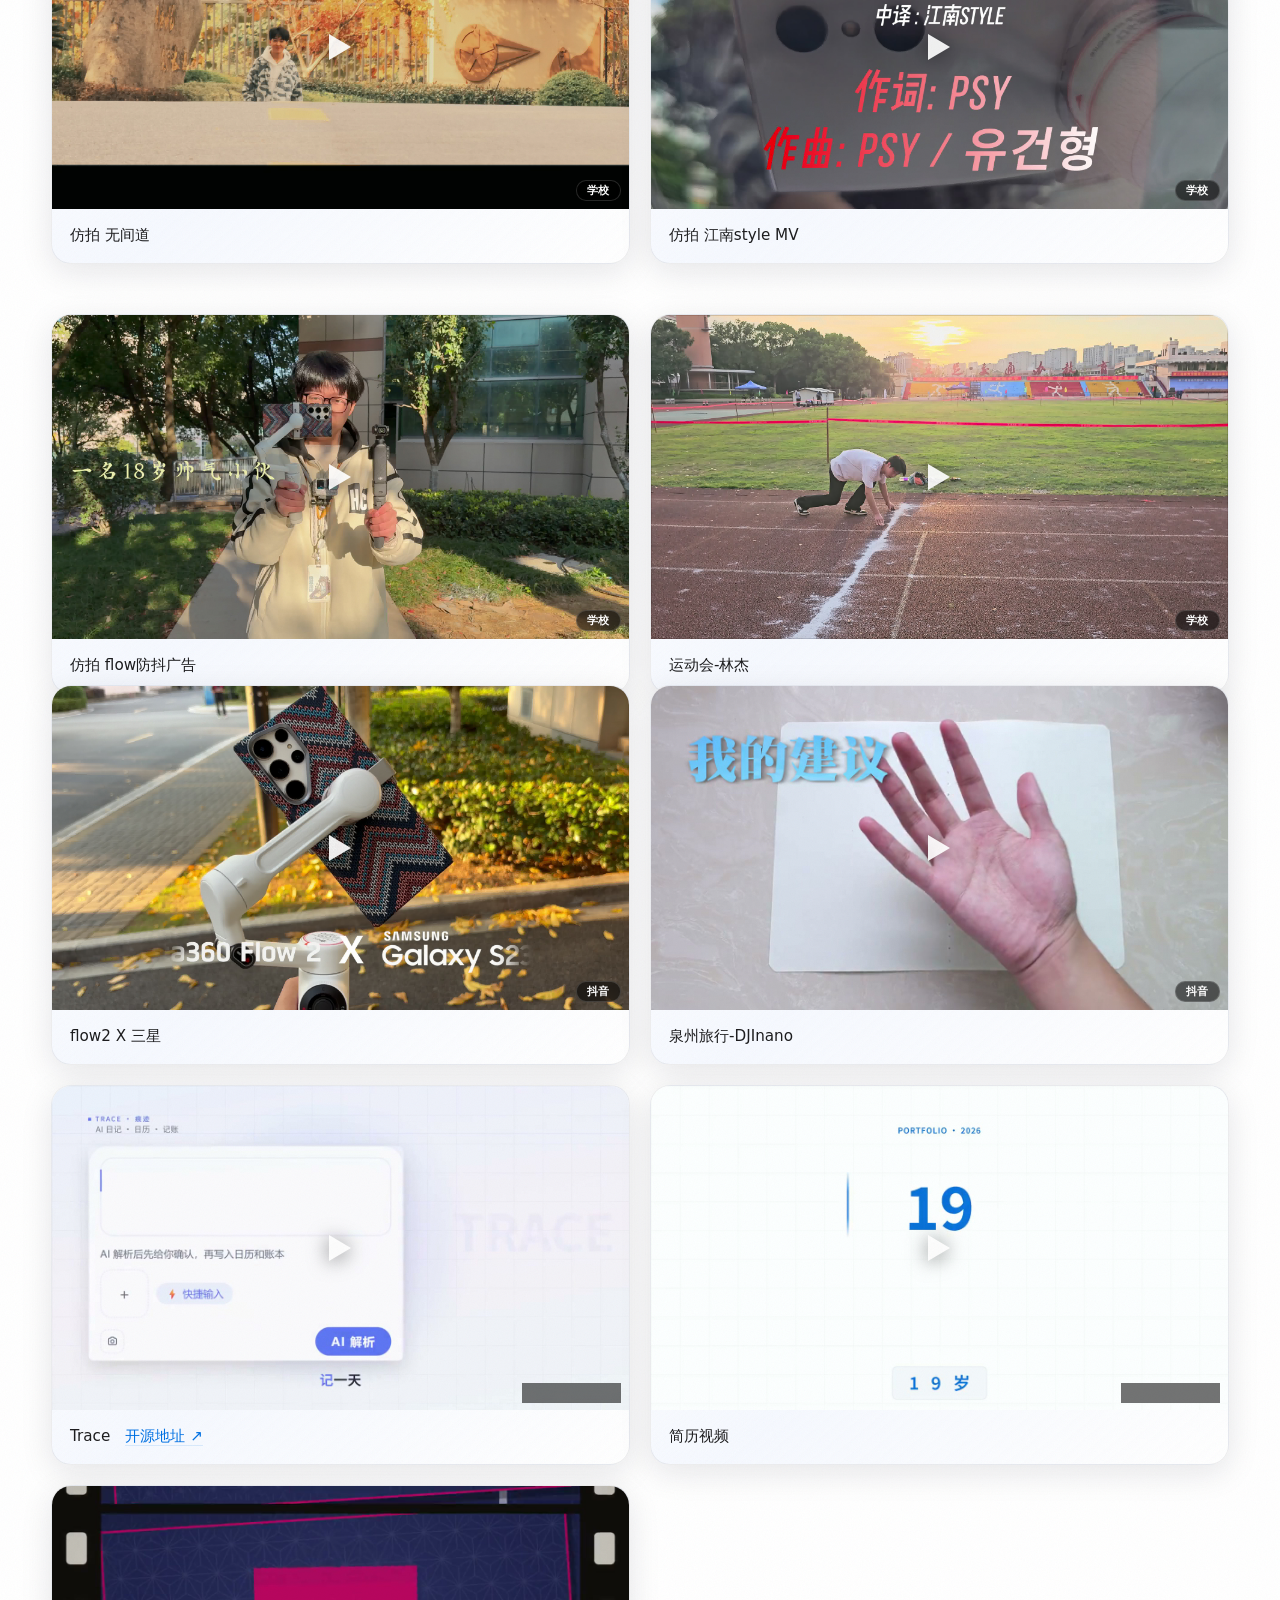
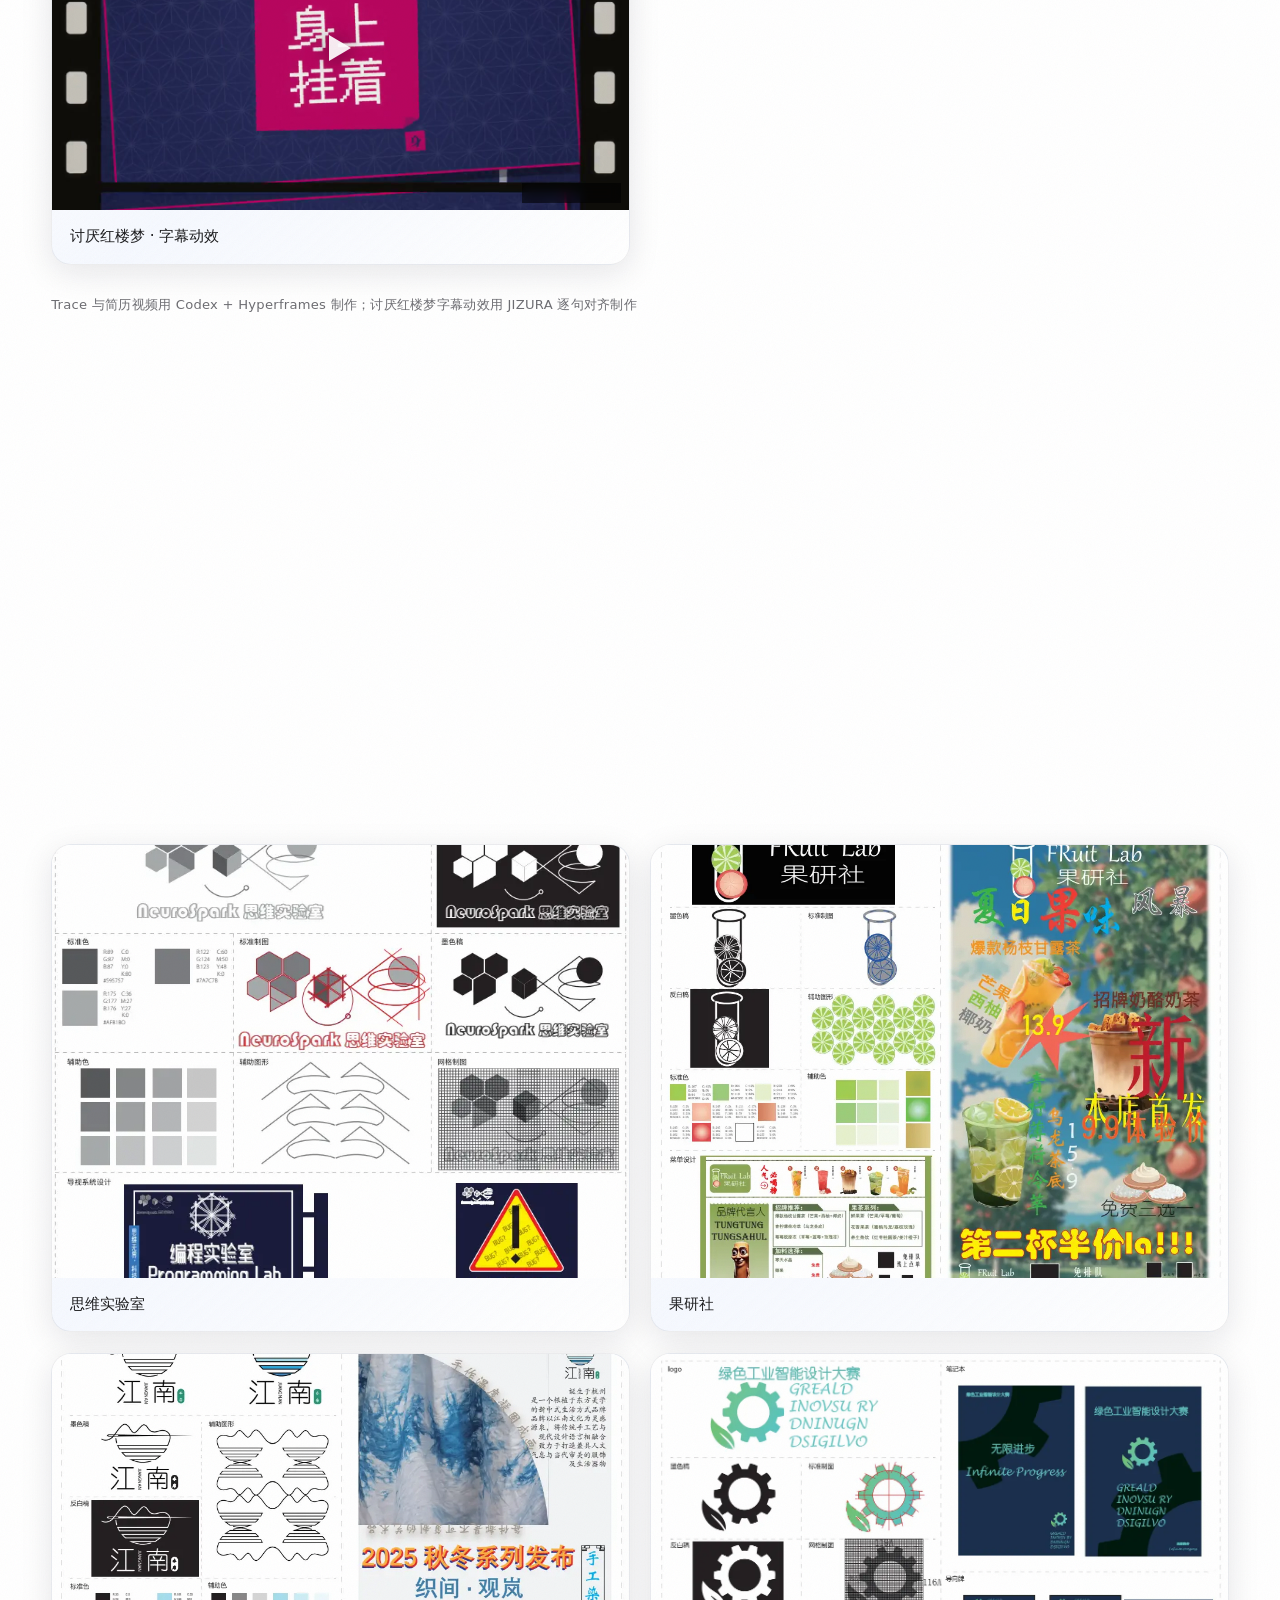
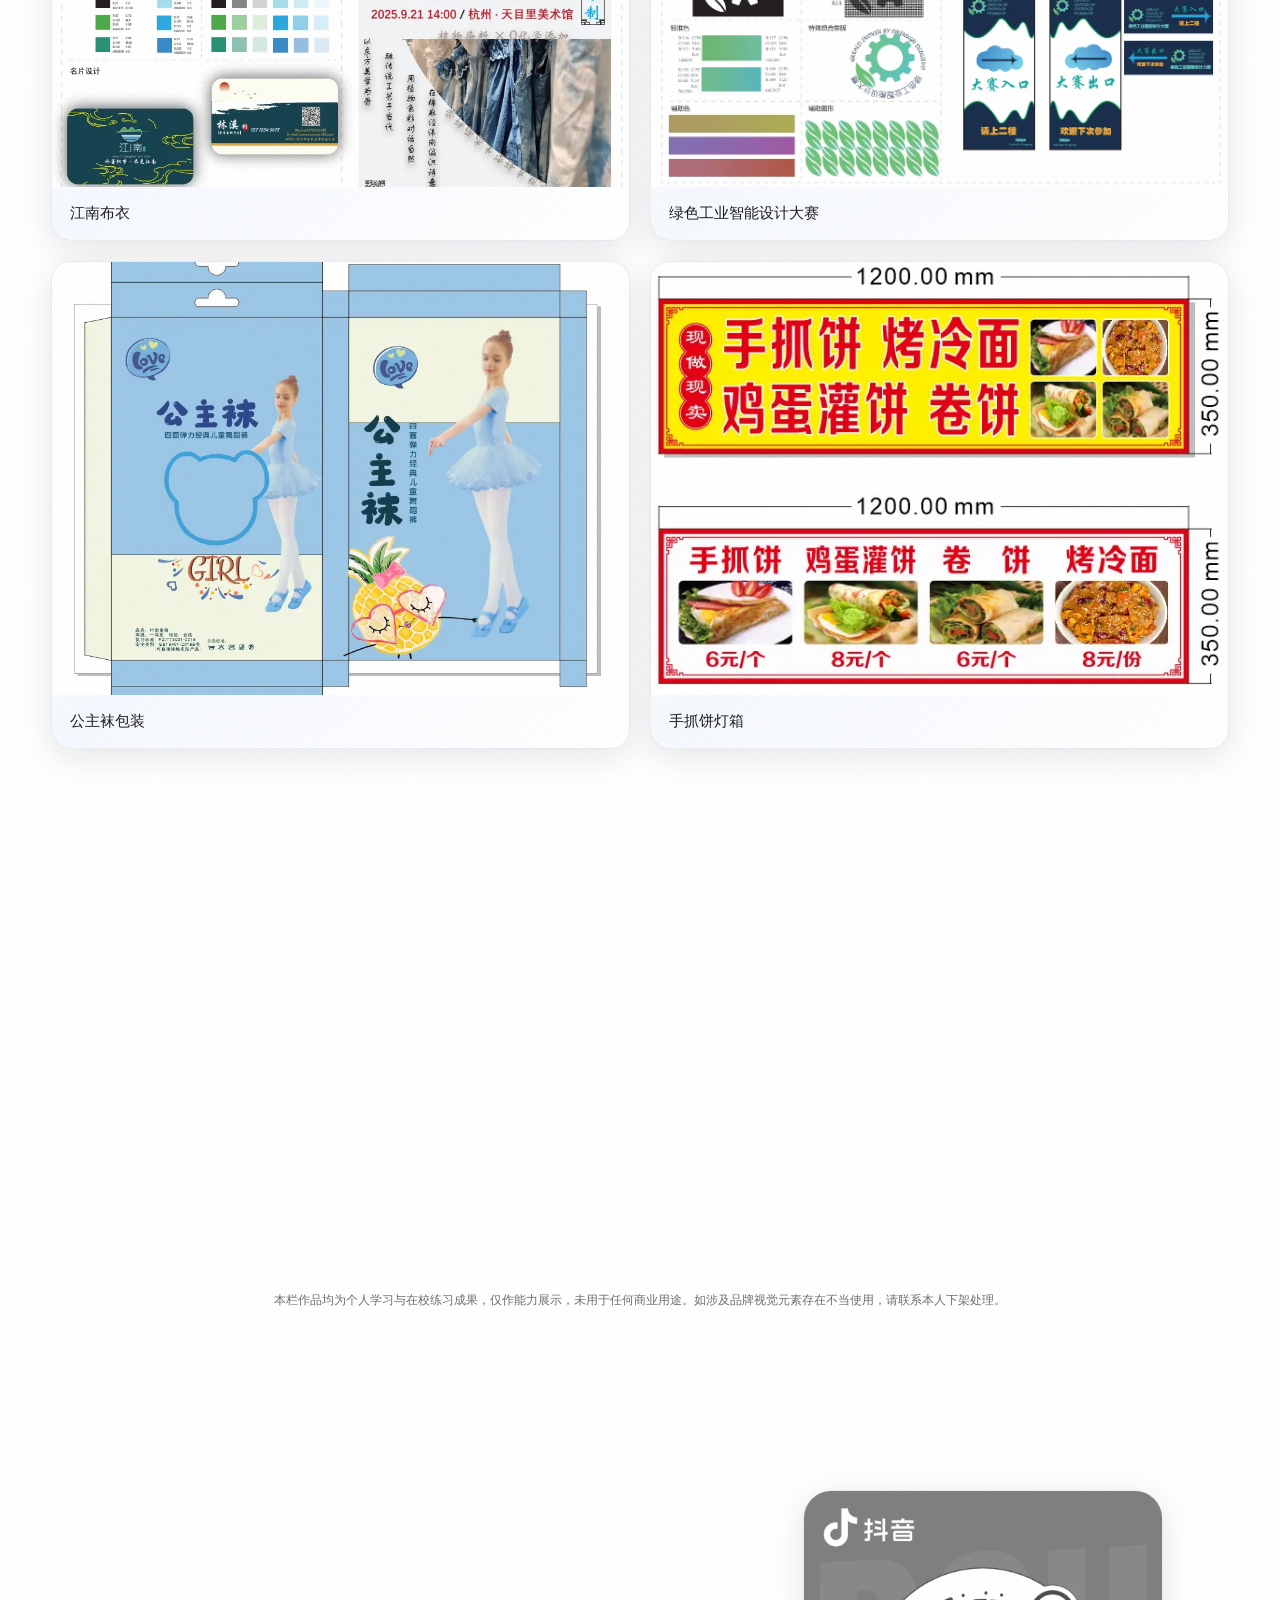
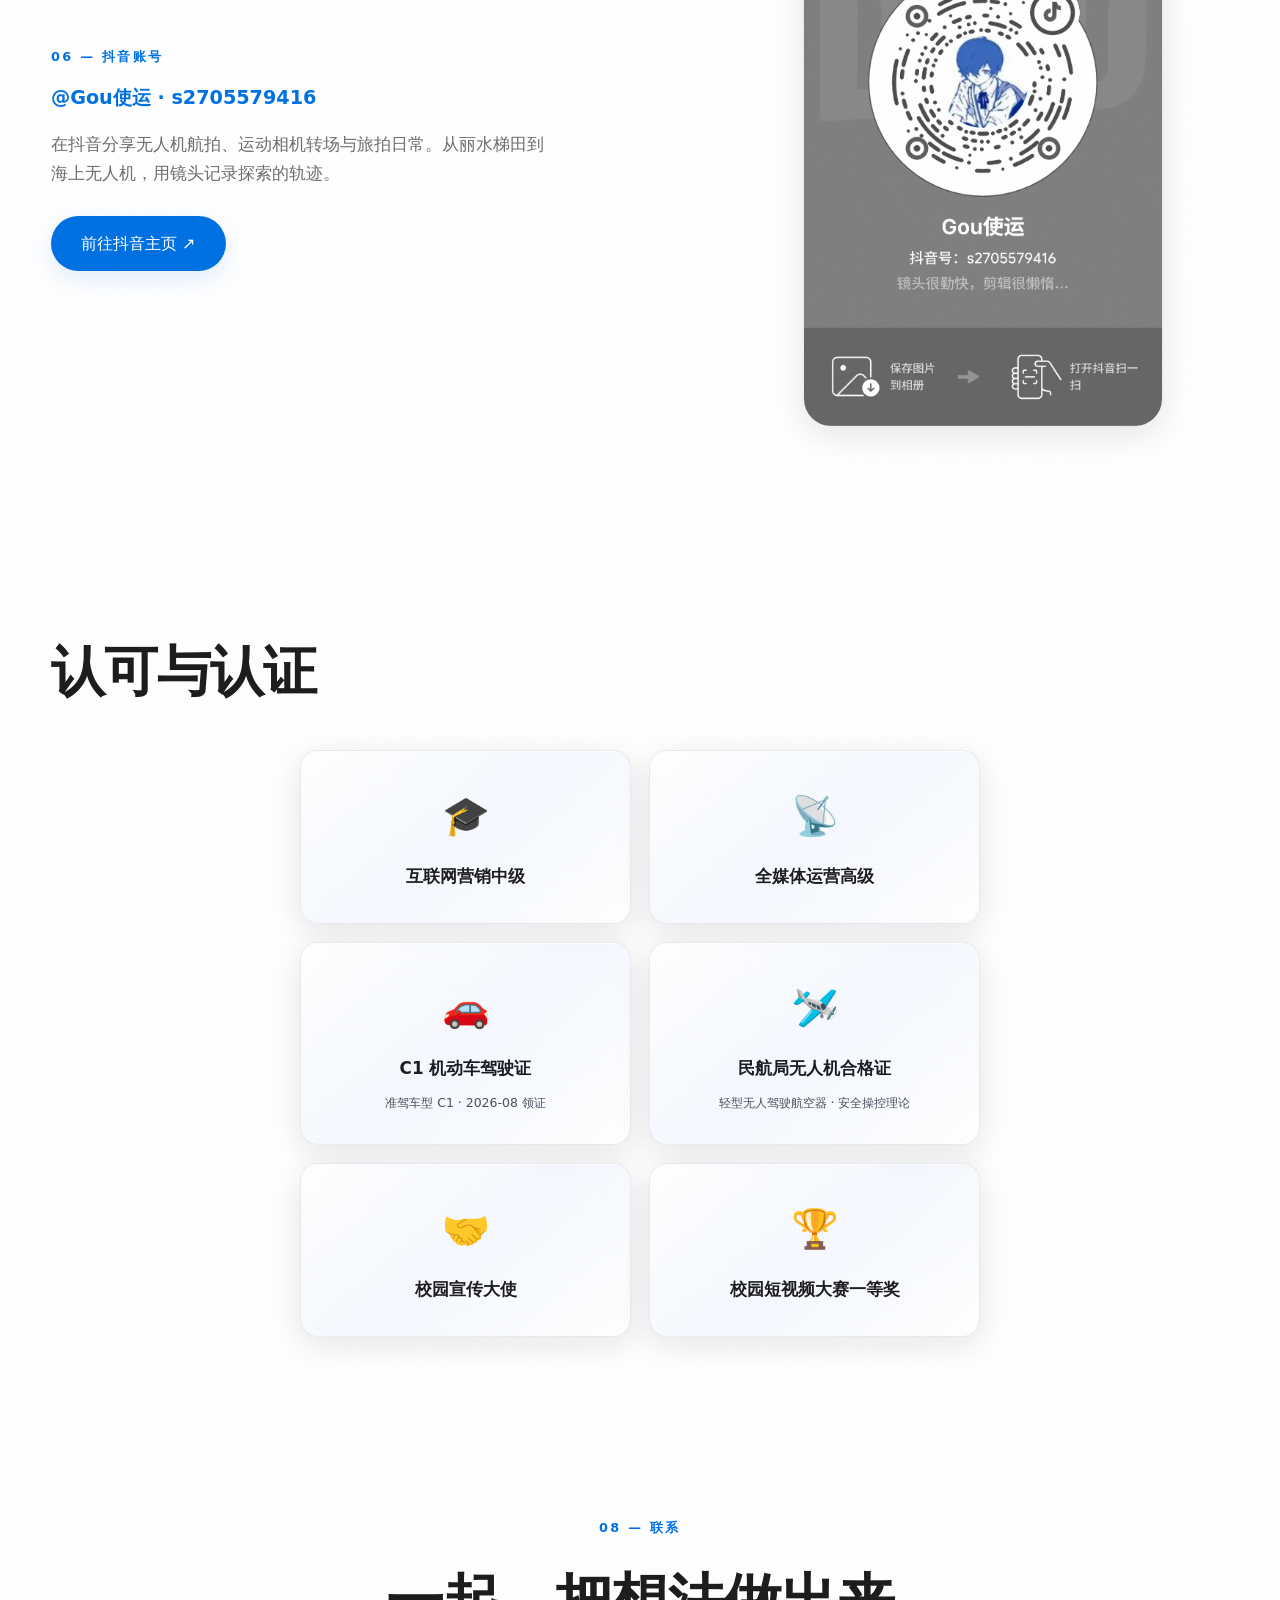
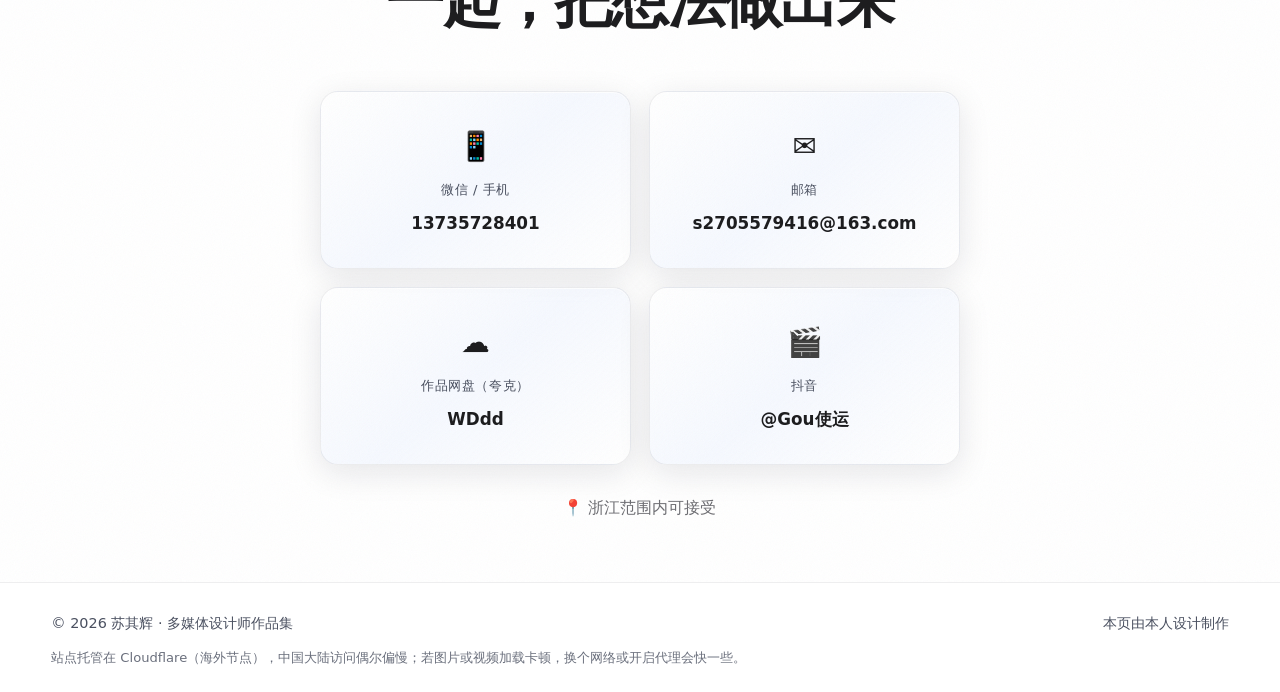
==== commit 8be4034f: "第二十一轮：手机端顶栏常驻液态玻璃 + 抽屉改成目录式玻璃片 + 海外托管提示 抽屉从贴满宽的平铺列表改成浮起的玻璃片（左右各留 12px、圆角 16px、行高 48px）， 左侧名称右侧章节号，编号" ====
--- a/index.html
+++ b/index.html
@@ -7,7 +7,7 @@
 <meta name="description" content="苏其辉 — 多媒体设计师。平面设计 / 影视后期 / 摄影航拍 / 新媒体运营作品集。" />
 <meta name="theme-color" content="#ffffff" />
 <link rel="icon" href="assets/img/icons/favicon.svg" type="image/svg+xml" />
-<link rel="stylesheet" href="css/v2-style.css?v=neo42" />
+<link rel="stylesheet" href="css/v2-style.css?v=neo43" />
 <script>
 (function () {
   try {
@@ -37,13 +37,14 @@
       <span class="nav__name">苏其辉</span>
     </a>
     <nav class="nav__links" id="navLinks" aria-label="主导航">
-      <a href="#home" class="nav__link" data-section="home">首页</a>
-      <a href="#about" class="nav__link" data-section="about">关于</a>
-      <a href="#capabilities" class="nav__link" data-section="capabilities">能力</a>
-      <a href="#experience" class="nav__link" data-section="experience">经历</a>
-      <a href="#portfolio" class="nav__link" data-section="portfolio">作品</a>
-      <a href="#douyin" class="nav__link" data-section="douyin">抖音</a>
-      <a href="#contact" class="nav__link" data-section="contact">联系</a>
+      <a href="#home" class="nav__link" data-section="home"><span>首页</span><span class="nav__link-num" aria-hidden="true">TOP</span></a>
+      <a href="#about" class="nav__link" data-section="about"><span>关于</span><span class="nav__link-num" aria-hidden="true">01</span></a>
+      <a href="#capabilities" class="nav__link" data-section="capabilities"><span>能力</span><span class="nav__link-num" aria-hidden="true">02</span></a>
+      <a href="#experience" class="nav__link" data-section="experience"><span>经历</span><span class="nav__link-num" aria-hidden="true">04</span></a>
+      <a href="#portfolio" class="nav__link" data-section="portfolio"><span>作品</span><span class="nav__link-num" aria-hidden="true">05</span></a>
+      <a href="#douyin" class="nav__link" data-section="douyin"><span>抖音</span><span class="nav__link-num" aria-hidden="true">06</span></a>
+      <a href="#contact" class="nav__link" data-section="contact"><span>联系</span><span class="nav__link-num" aria-hidden="true">08</span></a>
+      <p class="nav__note">站点托管在 Cloudflare（海外节点），大陆访问偶尔偏慢，卡顿时可换个网络或开代理。</p>
     </nav>
     <div class="nav__actions">
       <a class="nav__export" href="assets/pdf/resume-su-qihui.pdf" download="苏其辉-影视后期-新媒体.pdf" rel="noopener" title="下载简历 PDF">
@@ -60,6 +61,7 @@
     </div>
   </div>
 </header>
+<div class="nav-scrim" id="navScrim" aria-hidden="true"></div>
 
 <!-- ============ 背景视频舞台：从页首一直 sticky 跟随到 02 核心能力 底部再掐掉 ============
      高度由 js/v2-main.js 按 #capabilities 的下沿实时量出来设，CSS 里不写死 -->
@@ -605,6 +607,7 @@
   <div class="container footer__inner">
     <span>© 2026 苏其辉 · 多媒体设计师作品集</span>
     <span class="footer__made">本页由本人设计制作</span>
+    <p class="footer__note">站点托管在 Cloudflare（海外节点），中国大陆访问偶尔偏慢；若图片或视频加载卡顿，换个网络或开启代理会快一些。</p>
   </div>
 </footer>
 
@@ -626,6 +629,6 @@
   <span class="back-top__text">UP</span>
 </button>
 
-<script src="js/v2-main.js?v=neo16"></script>
+<script src="js/v2-main.js?v=neo17"></script>
 </body>
 </html>
--- a/css/v2-style.css
+++ b/css/v2-style.css
@@ -162,6 +162,16 @@
 .nav__burger.is-open span:nth-child(1) { transform: translateY(7px) rotate(45deg); }
 .nav__burger.is-open span:nth-child(2) { opacity: 0; }
 .nav__burger.is-open span:nth-child(3) { transform: translateY(-7px) rotate(-45deg); }
+/* 抽屉里的章节编号 / 海外托管提示：只在手机端出现（桌面是横排胶囊，塞不进去） */
+.nav__link-num, .nav__note { display: none; }
+/* 抽屉背后的遮罩：手机端 .nav.is-open 时才现身，点它关闭菜单 */
+.nav-scrim {
+  position: fixed; inset: 0; z-index: 99;
+  background: rgba(8,9,12,.34);
+  opacity: 0; visibility: hidden;
+  transition: opacity .28s ease, visibility .28s;
+}
+.footer__note { flex: 0 0 100%; margin-top: 2px; font-size: 0.82rem; line-height: 1.6; opacity: .82; }
 
 /* =========================================================
    Hero 首屏
@@ -225,14 +235,18 @@
 .hero__eyebrow, .hero__en, .hero__role, .hero__tagline {
   text-shadow: 0 0 2px rgba(0,0,0,.95), 0 1px 3px rgba(0,0,0,.85), 0 3px 16px rgba(0,0,0,.7);
 }
-/* 顶部导航未吸顶时（只在首屏出现）压在深色视频上，墨色同步转浅 */
-.nav:not(.is-scrolled) {
-  --text: #f5f6fa; --text-2: rgba(245,246,250,.72);
-  color: var(--text);  /* 同理：.nav__name 无自身 color，继承自这里 */
-}
-.nav:not(.is-scrolled) .nav__link {
-  background: rgba(255,255,255,.10); border-color: rgba(255,255,255,.16);
-  box-shadow: inset 0 1px 0 rgba(255,255,255,.10);
+/* 顶部导航未吸顶时（只在首屏出现）压在深色视频上，墨色同步转浅。
+   ⚠️ 只给桌面：手机端顶部栏现在是常驻玻璃（见 ≤768px 那组），底子不透明了，
+   再套浅墨就会在白玻璃上糊成一片，所以手机端要走主题自己的墨色。 */
+@media (min-width: 769px) {
+  .nav:not(.is-scrolled) {
+    --text: #f5f6fa; --text-2: rgba(245,246,250,.72);
+    color: var(--text);  /* 同理：.nav__name 无自身 color，继承自这里 */
+  }
+  .nav:not(.is-scrolled) .nav__link {
+    background: rgba(255,255,255,.10); border-color: rgba(255,255,255,.16);
+    box-shadow: inset 0 1px 0 rgba(255,255,255,.10);
+  }
 }
 /* 首屏头像已移除（原引用 headshot.webp 线上 404 导致破图） */
 .hero__eyebrow { font-size: 0.85rem; letter-spacing: 0.3em; color: var(--text-2); margin-bottom: 20px; }
@@ -657,13 +671,9 @@
 }
 @media (max-width: 768px) {
   body { font-size: 16px; }
-  .nav__links {
-    position: fixed; inset: 56px 0 auto 0; flex-direction: column; gap: 0;
-    background: var(--nav-bg); backdrop-filter: blur(20px); padding: 10px 0;
-    box-shadow: 0 10px 30px rgba(0,0,0,0.15); transform: translateY(-120%); transition: transform 0.35s ease;
-  }
-  .nav__links.is-open { transform: translateY(0); }
-  .nav__link { padding: 14px 24px; border-radius: 0; }
+  /* 手机端顶部栏与目录抽屉的全部样式在文件末尾「⑨ 手机端导航」那一节
+     （放最后是为了盖过玻璃层的 .nav.is-scrolled 规则，不用靠 !important）。
+     这里只留汉堡按钮的显隐。 */
   .nav__burger { display: flex; }
   .about__stats { grid-template-columns: repeat(2, 1fr); gap: 20px; }
   /* 作品集手机端改单列大图：两列实测画面只有 169x95（390 视口扣内边距和 16px 列间距再除以 2），
@@ -958,8 +968,7 @@
   /* 涟漪层 z-index 不遮挡 fixed 元素 */
   .theme-ripple { z-index: 9998; }
 
-  /* 导航：确保汉堡菜单在顶层 */
-  .nav__links.is-open { z-index: 10002; }
+  /* 抽屉与遮罩的层级在文件末尾「⑨ 手机端导航」一节统一处理 */
 }
 
 /* 超窄屏（≤480px）：装备区更紧凑 */
@@ -1278,3 +1287,101 @@
     --glass-ink: #f5f5f7; --glass-ink-2: #a1a1a6; --glass-border-soft: #2a2a2c;
   }
 }
+
+/* =========================================================
+   ⑨ 手机端导航：常驻液态玻璃 + 目录式抽屉（浅色 / 深色各一套）
+   放在文件最末尾是为了盖过玻璃层的 .nav.is-scrolled 等规则，不用堆 !important。
+   抽屉里那串 01/02/04/05/06/08 不是新发明的装饰：页面上每个区块本来就有
+   「01 — 关于」这样的编号，菜单里复用它等于提前告诉用户"点了会落到哪一节"。
+   ------------------------------------------------------------------------- */
+@media (max-width: 768px) {
+  /* 9.1 顶部栏：手机端常驻玻璃（不再只有吸顶后才有底子） */
+  .nav,
+  .nav.is-scrolled {
+    background: rgba(255, 255, 255, var(--glass-alpha-nav));
+    -webkit-backdrop-filter: blur(18px) saturate(var(--glass-sat));
+    backdrop-filter: blur(18px) saturate(var(--glass-sat));
+    border-bottom: 1px solid var(--glass-hairline);
+    box-shadow: 0 6px 24px rgba(16, 24, 40, .08), inset 0 1px 0 var(--glass-highlight);
+  }
+  /* 深色必须换成不透光的深底。玻璃层原本那套是「页面纯黑 + 白玻璃 .10」，
+     可顶部栏底下是 Showreel 视频，片里 10.28s 有一帧整幅白闪（meanY 235）——
+     白玻璃叠白闪，浅墨就糊成一片读不出了。 */
+  [data-theme="dark"] .nav,
+  [data-theme="dark"] .nav.is-scrolled {
+    background: rgba(10, 11, 14, .72);
+    box-shadow: 0 6px 24px rgba(0, 0, 0, .5), inset 0 1px 0 rgba(255, 255, 255, .07);
+  }
+
+  /* 9.2 抽屉：浮起的玻璃片，左右留白、圆角 16px（不再贴满宽的旧式下拉） */
+  .nav__links {
+    position: fixed; top: 64px; left: 12px; right: 12px; z-index: 10002;
+    display: flex; flex-direction: column; gap: 2px;
+    padding: 6px; border-radius: 16px;
+    background: rgba(255, 255, 255, .86);
+    -webkit-backdrop-filter: blur(26px) saturate(180%);
+    backdrop-filter: blur(26px) saturate(180%);
+    border: 1px solid var(--glass-hairline);
+    box-shadow: 0 18px 44px rgba(16, 24, 40, .18), inset 0 1px 0 var(--glass-highlight);
+    max-height: calc(var(--vport-h, 100svh) - 84px);
+    overflow-y: auto; overscroll-behavior: contain;
+    transform-origin: 50% 0;
+    opacity: 0; visibility: hidden; pointer-events: none;
+    transform: translateY(-10px) scale(.98);
+    transition: opacity .22s ease, transform .32s cubic-bezier(.22, .61, .36, 1), visibility .32s;
+  }
+  .nav.is-open .nav__links {
+    opacity: 1; visibility: visible; pointer-events: auto; transform: none;
+  }
+  [data-theme="dark"] .nav__links {
+    background: rgba(18, 20, 26, .90);
+    border-color: rgba(255, 255, 255, .10);
+    box-shadow: 0 18px 44px rgba(0, 0, 0, .55), inset 0 1px 0 rgba(255, 255, 255, .08);
+  }
+
+  /* 9.3 行：左名称右编号，行与行之间是内缩细线（不是左侧色条，也不是卡片） */
+  .nav__link {
+    position: relative; display: flex; align-items: baseline; justify-content: space-between;
+    gap: 12px; padding: 13px 14px; border-radius: 11px;
+    font-size: 1.02rem; color: var(--glass-ink);
+    background: none; border: none; box-shadow: none;
+    -webkit-backdrop-filter: none; backdrop-filter: none;
+  }
+  .nav__link:not(:first-child)::before {
+    content: ''; position: absolute; left: 14px; right: 14px; top: -1px; height: 1px;
+    background: var(--glass-hairline);
+  }
+  .nav__link-num {
+    display: block; font-size: .72rem; letter-spacing: .1em;
+    font-variant-numeric: tabular-nums; color: var(--glass-ink-2);
+  }
+  /* 触屏没有 hover，但桌面系的 :hover 规则会在点完之后黏住，这里一律取消；
+     按下反馈交给 :active。 */
+  .nav__link:hover { background: none; transform: none; color: var(--glass-ink); }
+  .nav__link:active { background: rgba(127, 127, 127, .16); }
+  .nav__link.active { background: var(--accent-soft); color: var(--accent); }
+  .nav__link.active .nav__link-num { color: var(--accent); opacity: .8; }
+
+  /* 9.4 抽屉底部那行海外托管提示 */
+  .nav__note {
+    display: block; margin: 2px 2px 0; padding: 10px 12px 4px;
+    border-top: 1px solid var(--glass-hairline);
+    font-size: .74rem; line-height: 1.55; color: var(--glass-ink-2);
+  }
+
+  /* 9.5 逐行错开入场（8 个子元素：7 条链接 + 1 行提示） */
+  @keyframes nav-row-in { from { opacity: 0; transform: translateY(6px); } to { opacity: 1; transform: none; } }
+  .nav.is-open .nav__link, .nav.is-open .nav__note {
+    animation: nav-row-in .32s cubic-bezier(.22, .61, .36, 1) backwards;
+  }
+  .nav.is-open .nav__link:nth-child(2) { animation-delay: .03s; }
+  .nav.is-open .nav__link:nth-child(3) { animation-delay: .06s; }
+  .nav.is-open .nav__link:nth-child(4) { animation-delay: .09s; }
+  .nav.is-open .nav__link:nth-child(5) { animation-delay: .12s; }
+  .nav.is-open .nav__link:nth-child(6) { animation-delay: .15s; }
+  .nav.is-open .nav__link:nth-child(7) { animation-delay: .18s; }
+  .nav.is-open .nav__note { animation-delay: .21s; }
+
+  /* 9.6 遮罩：点它关抽屉。压在内容之上、导航之下（.nav 是 100）。 */
+  .nav.is-open ~ .nav-scrim { opacity: 1; visibility: visible; }
+}
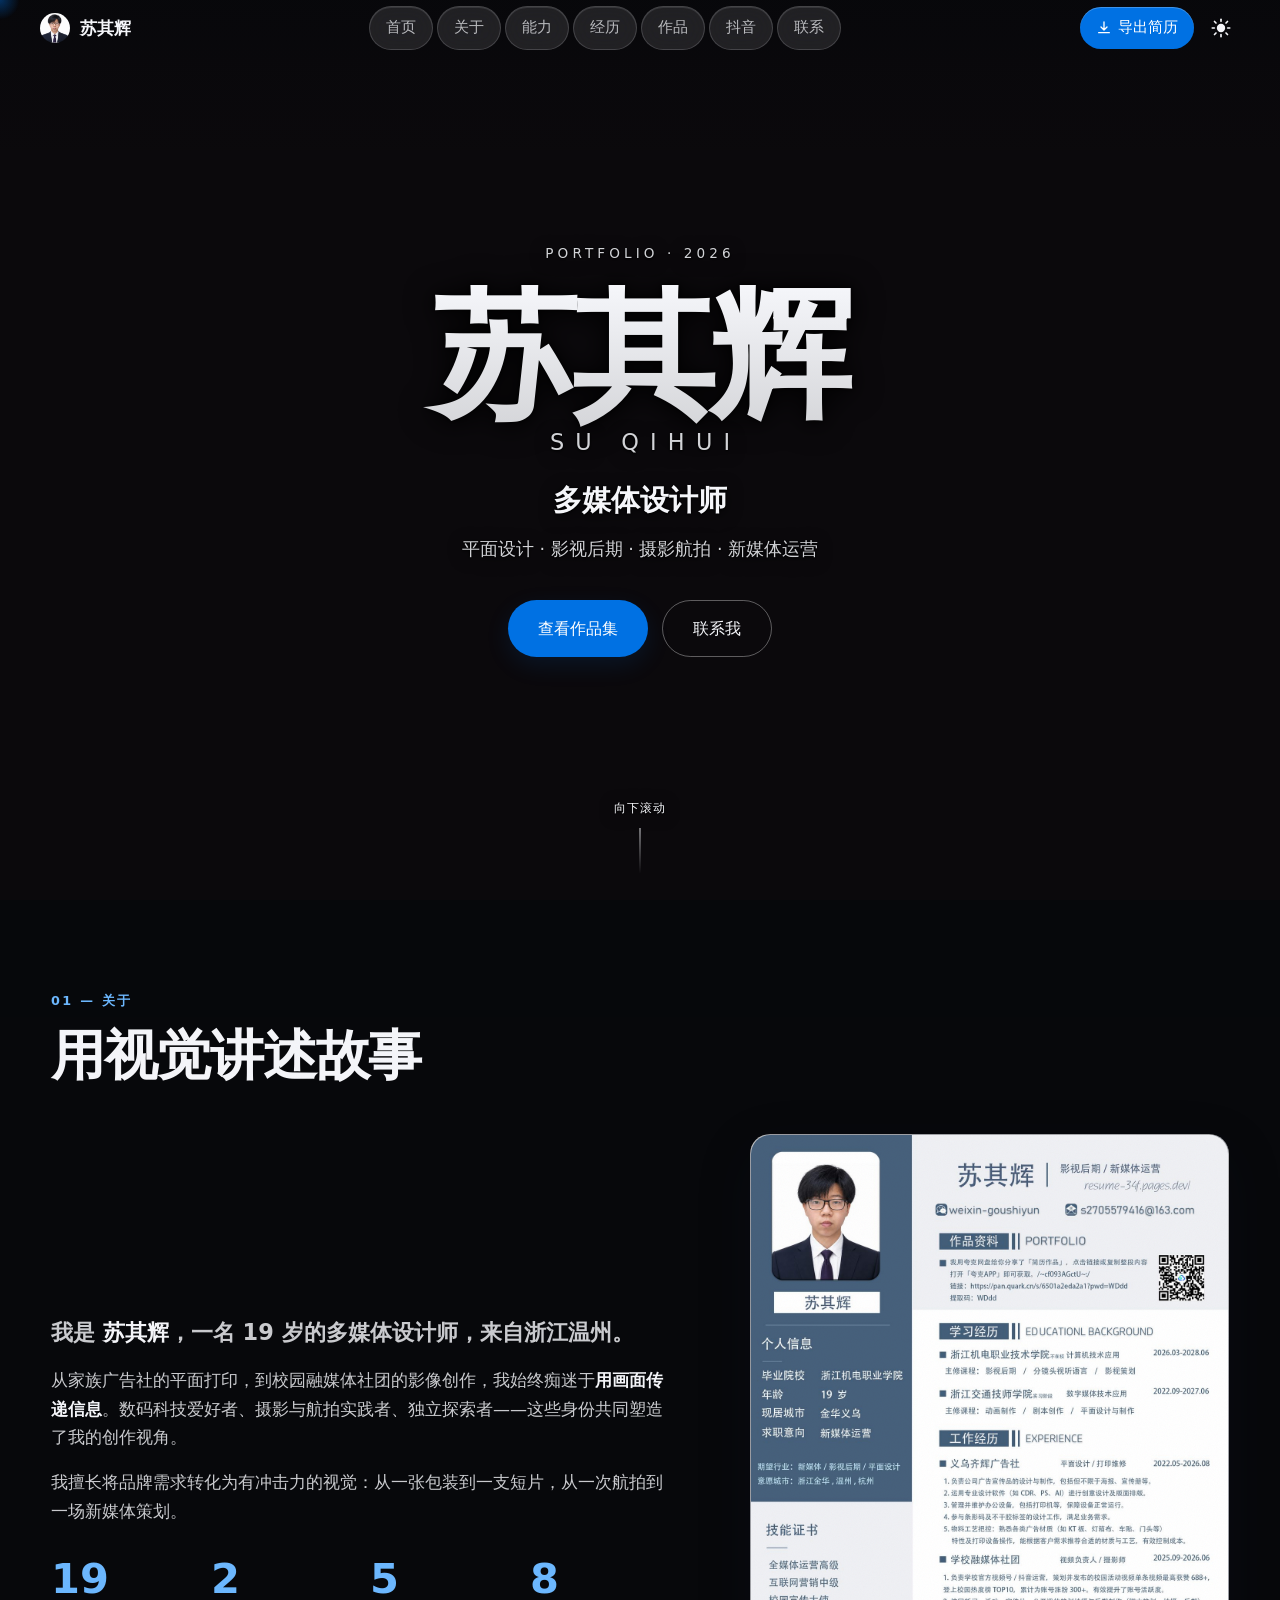
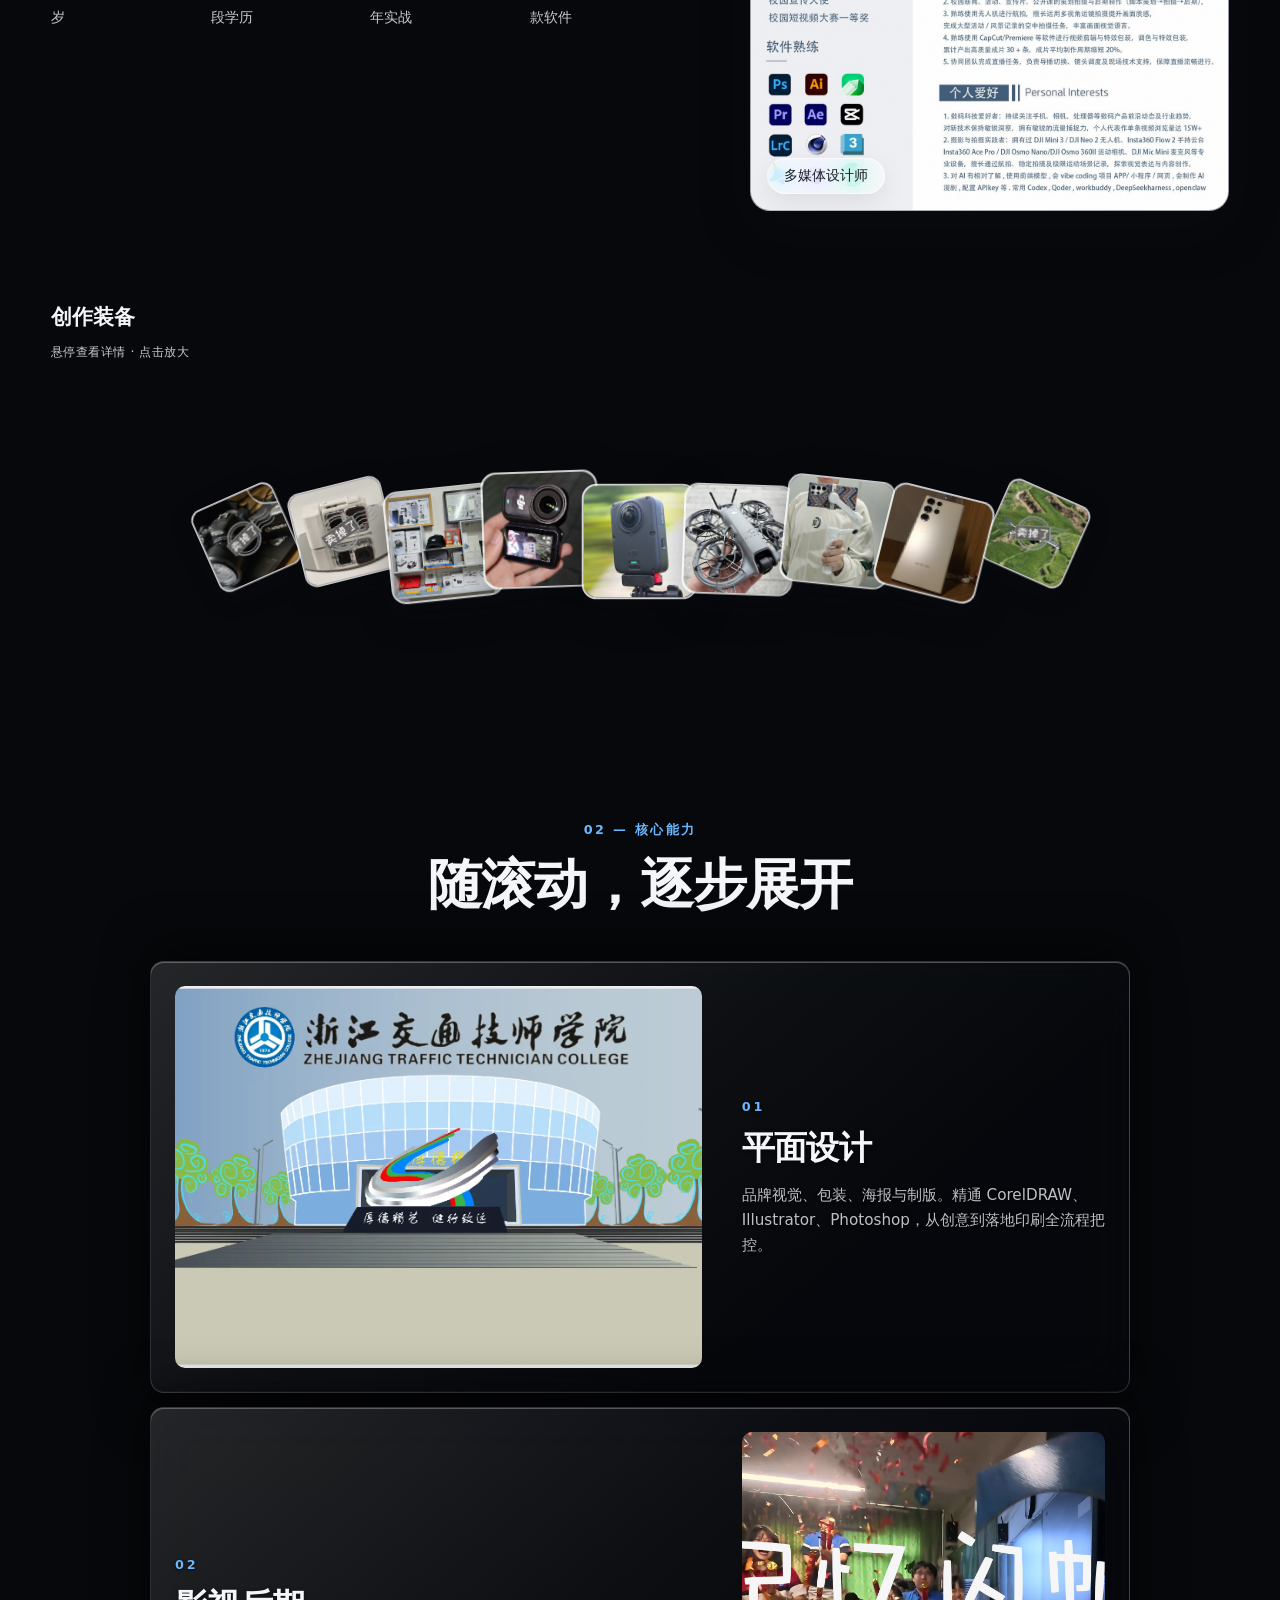
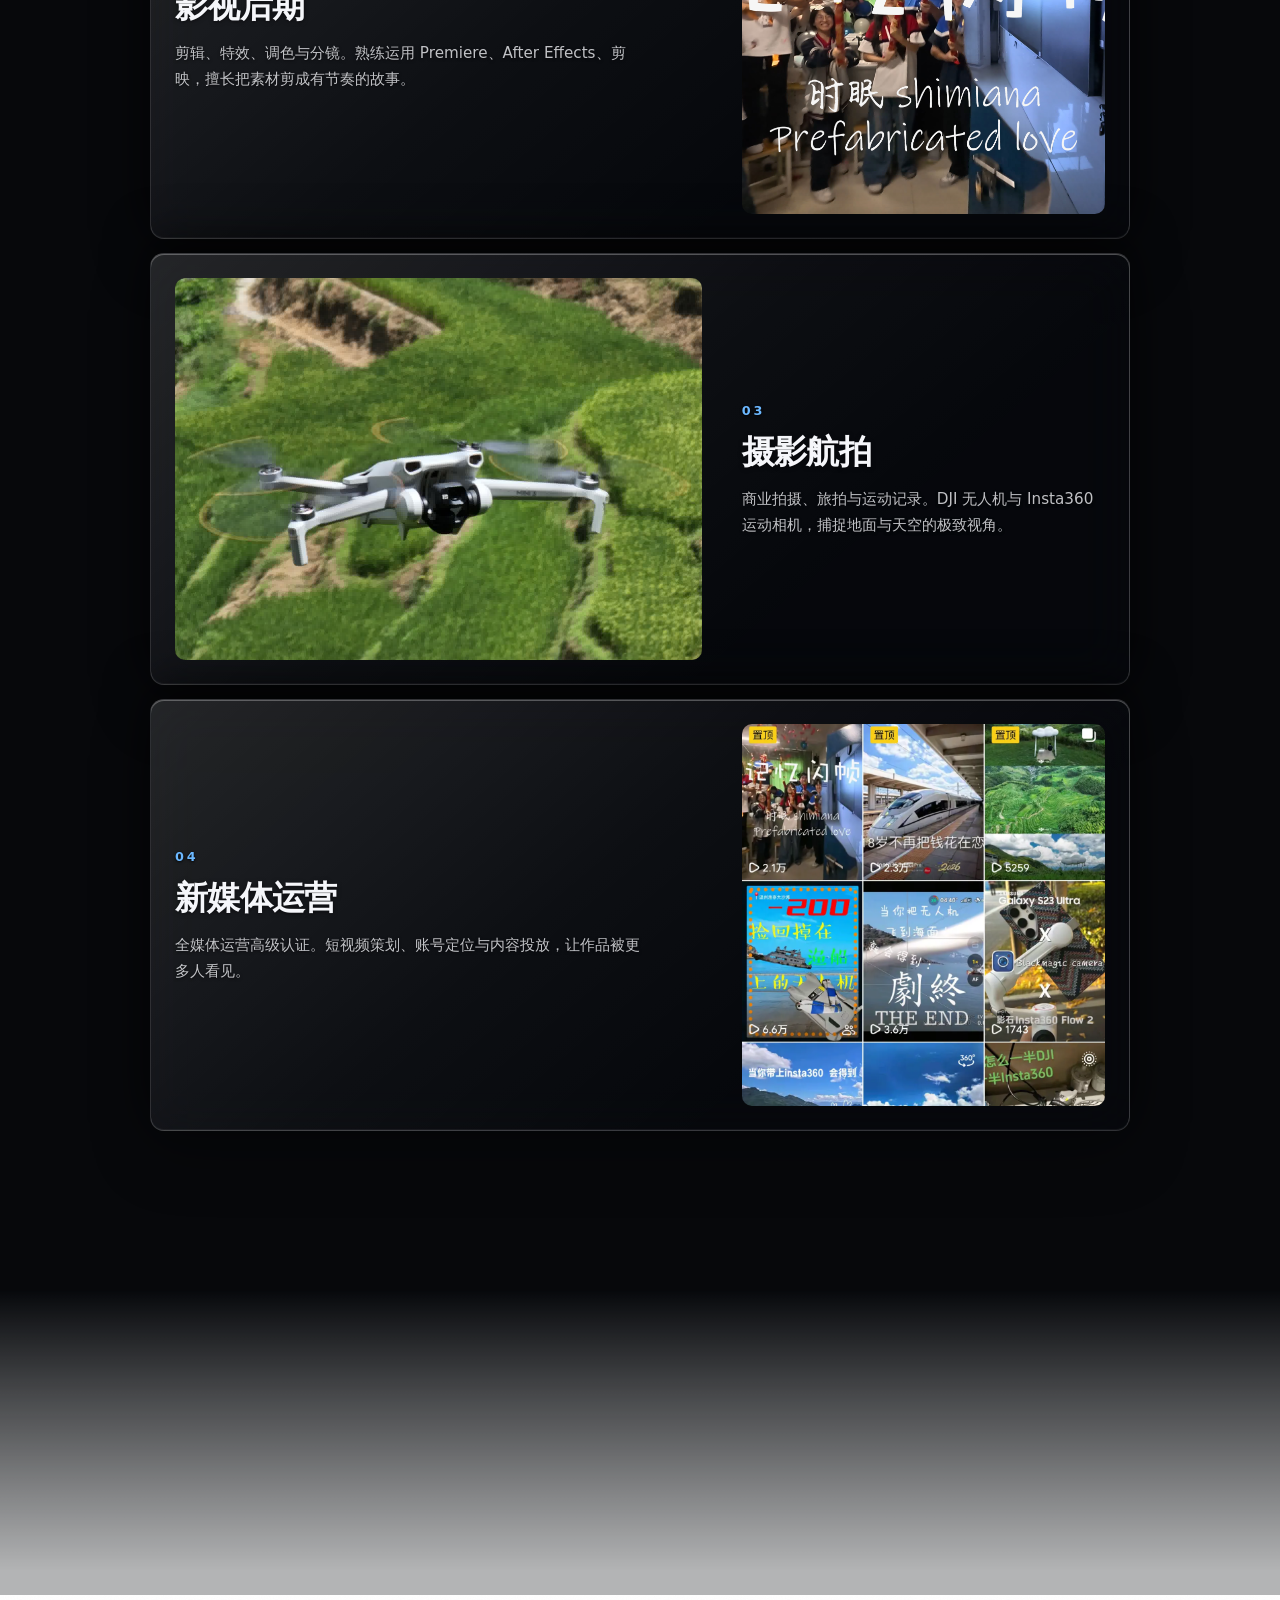
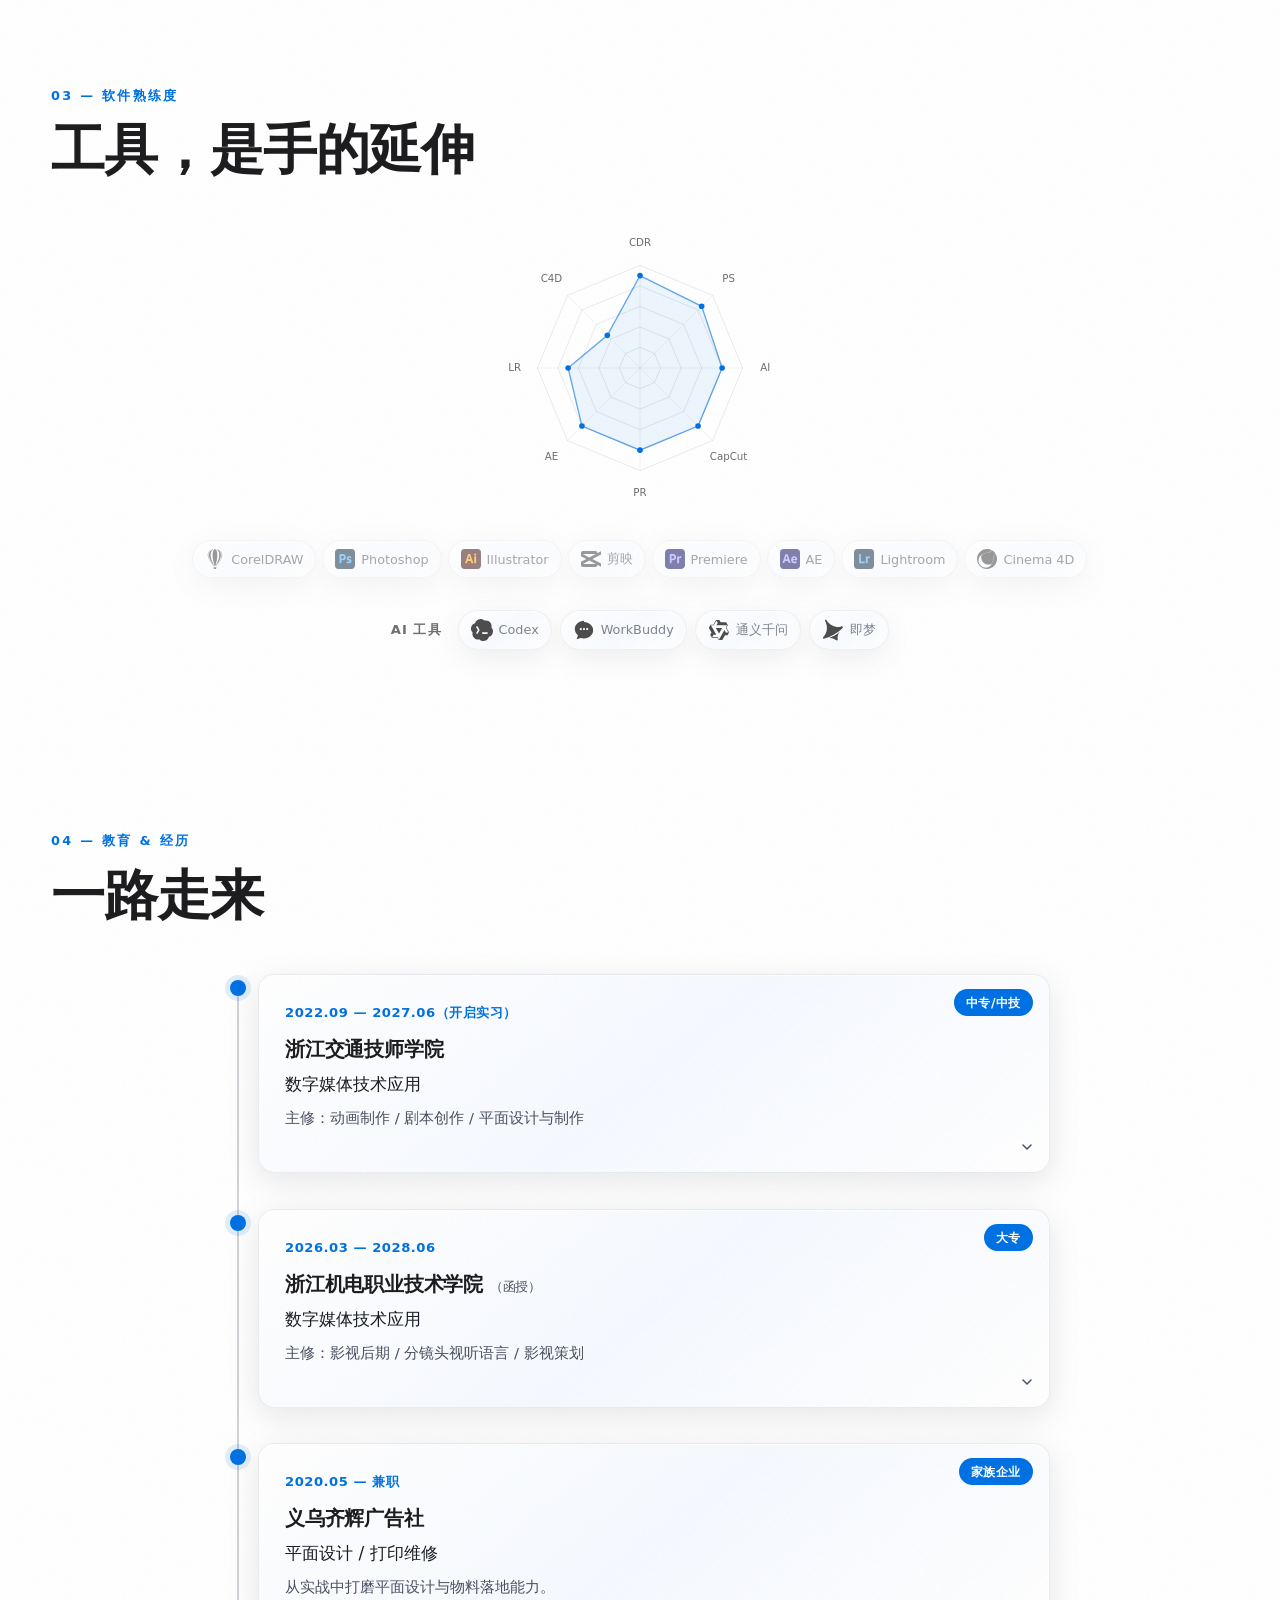
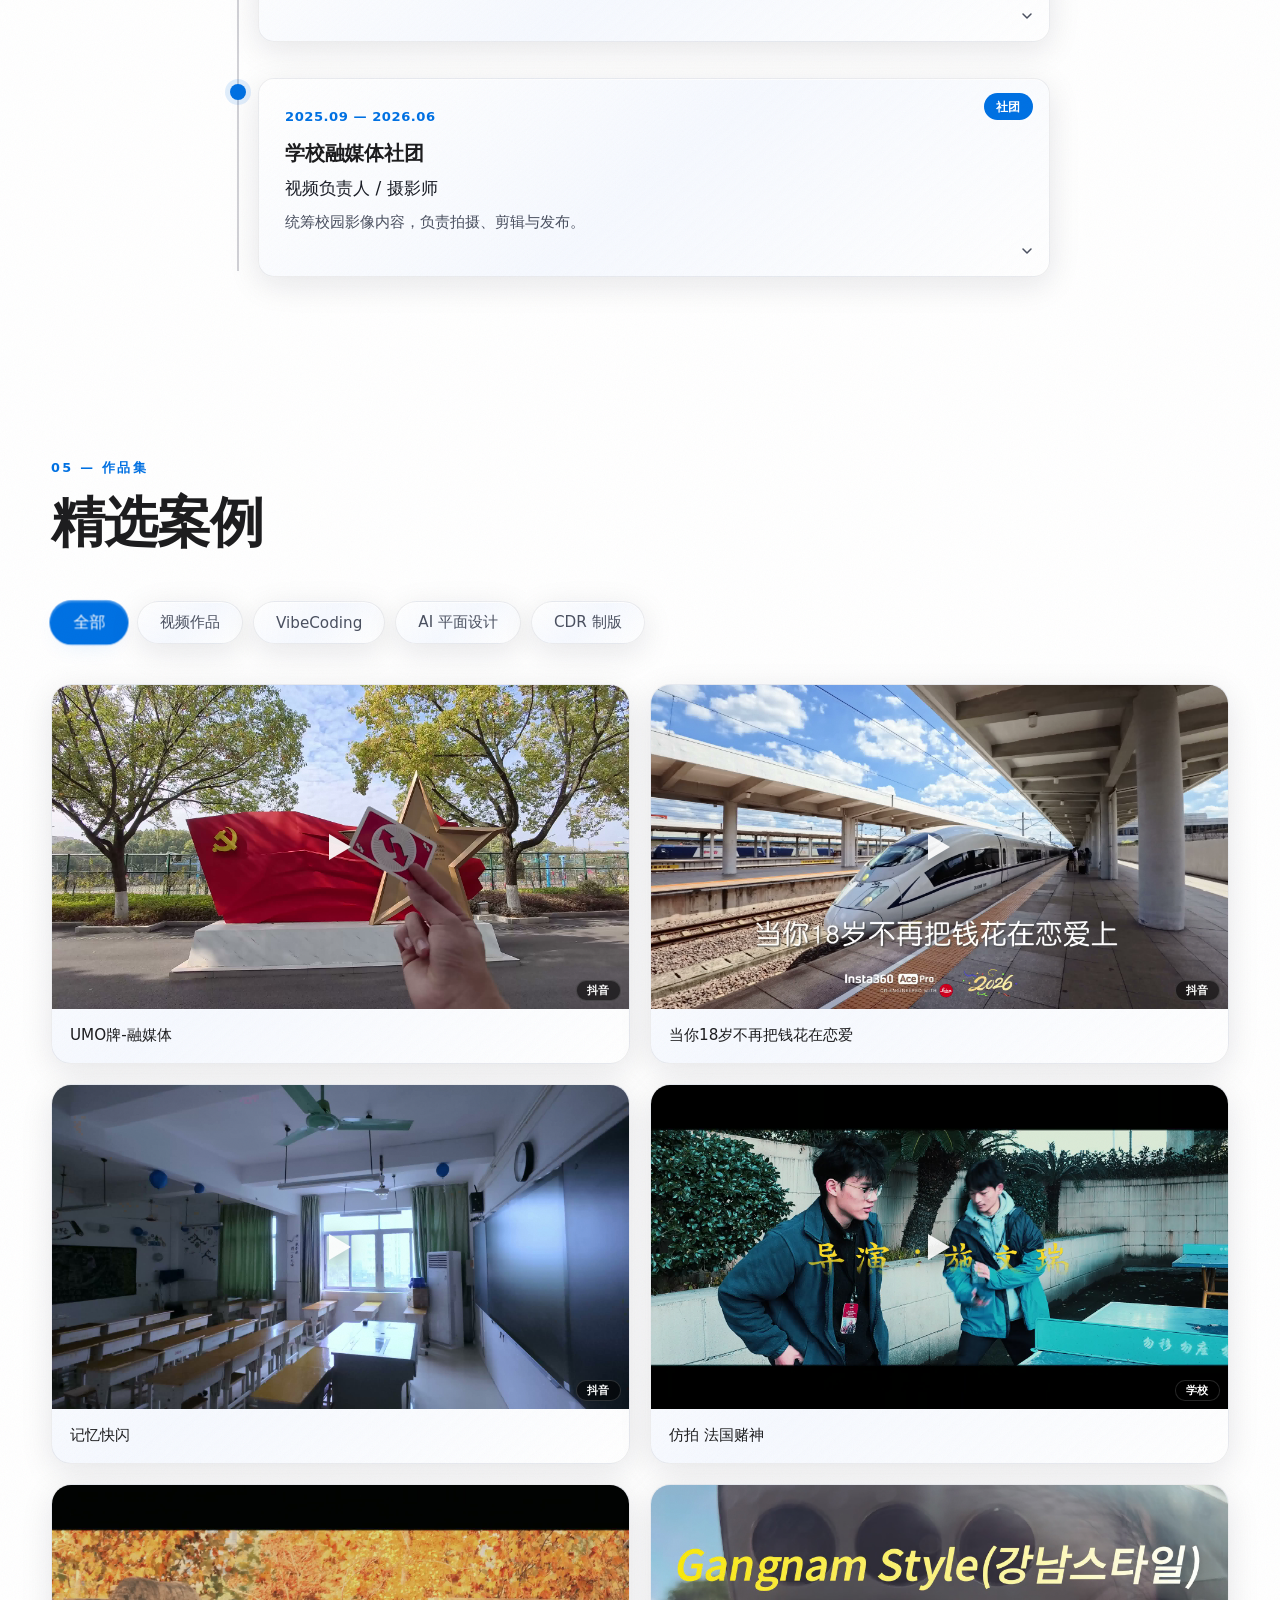
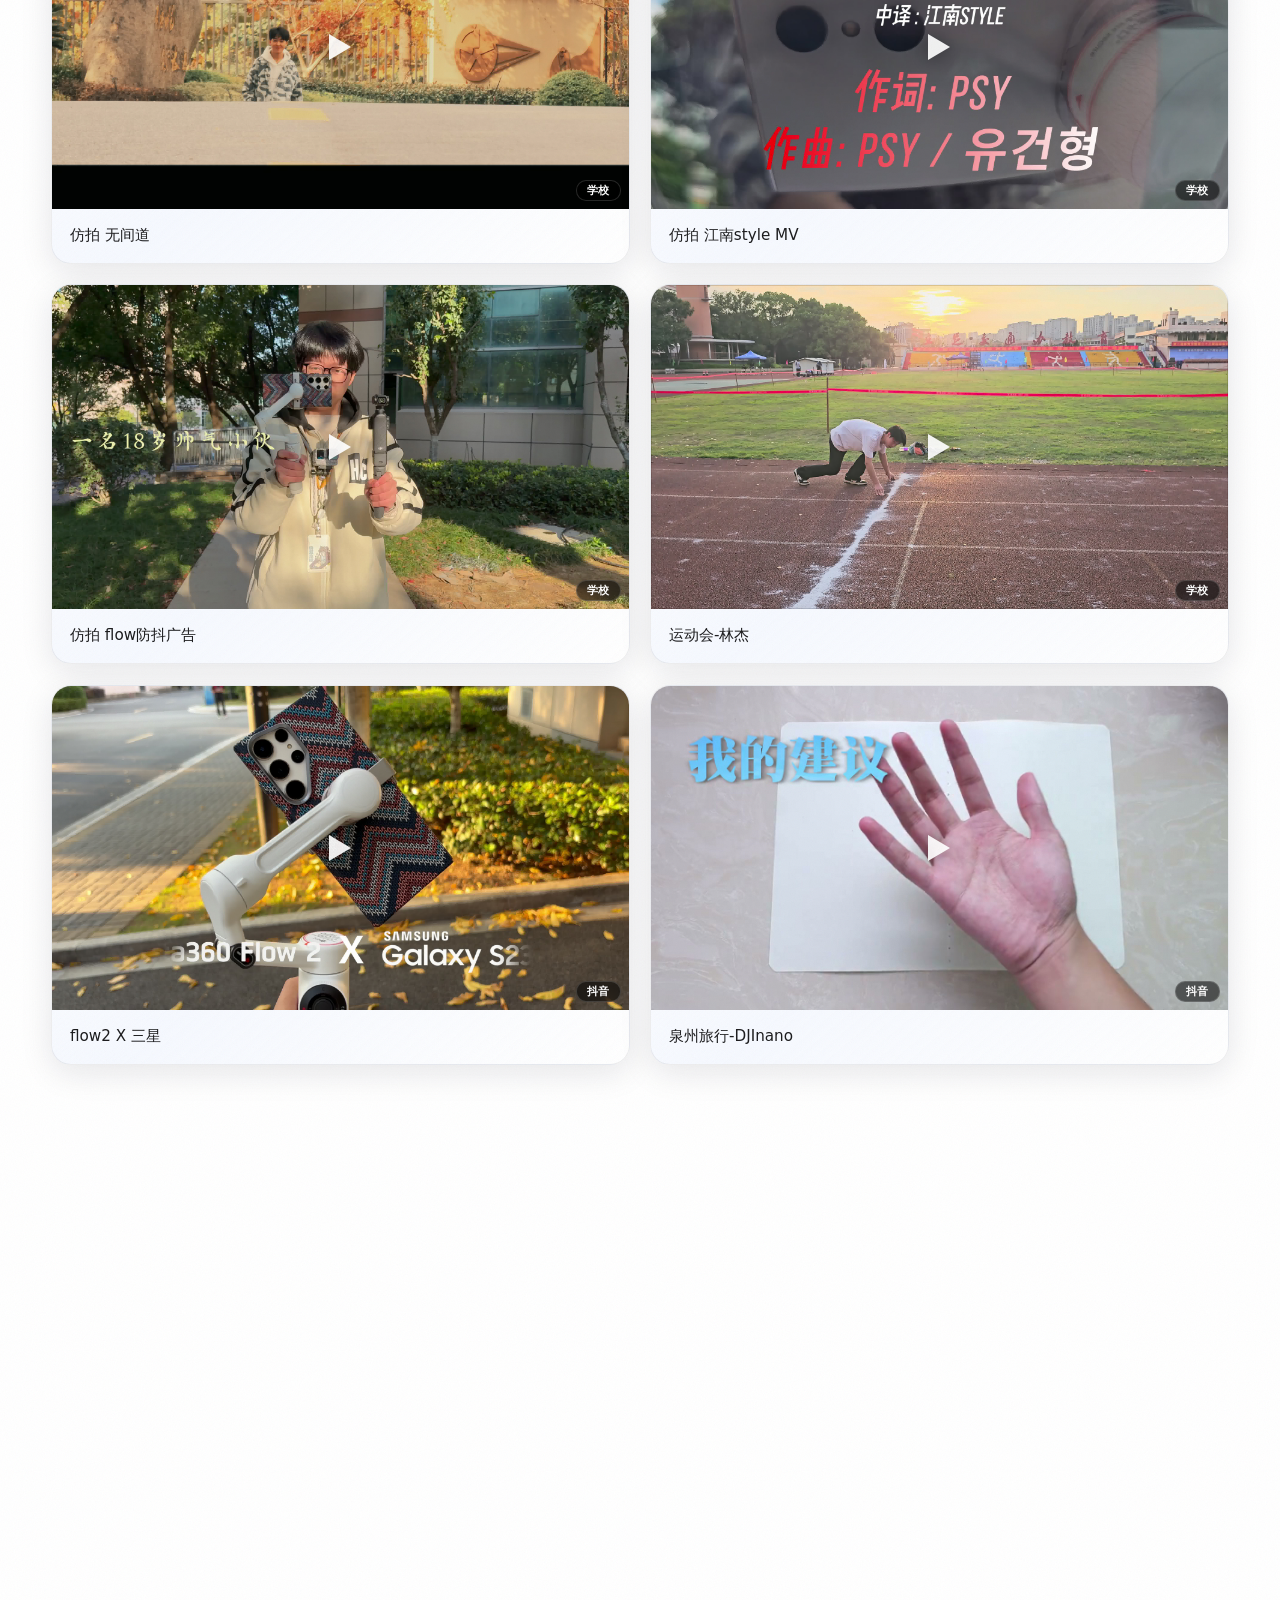
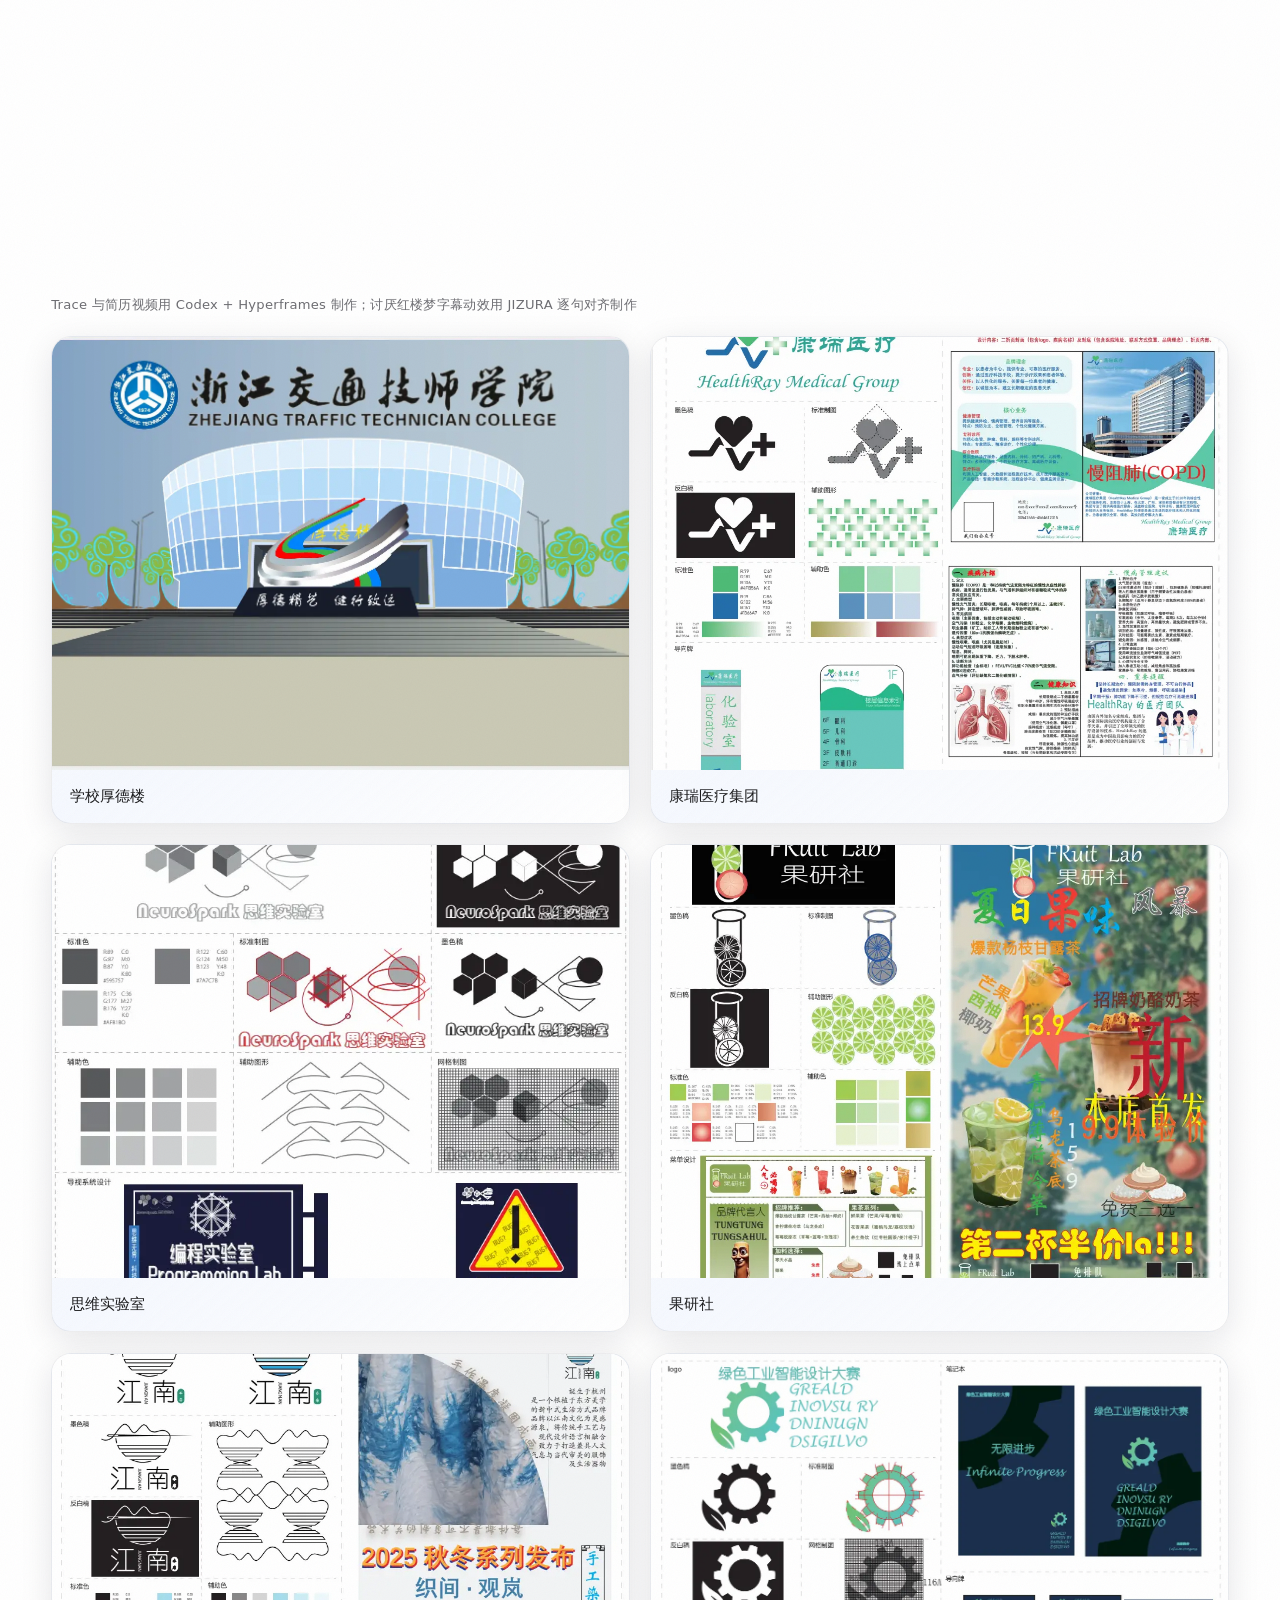
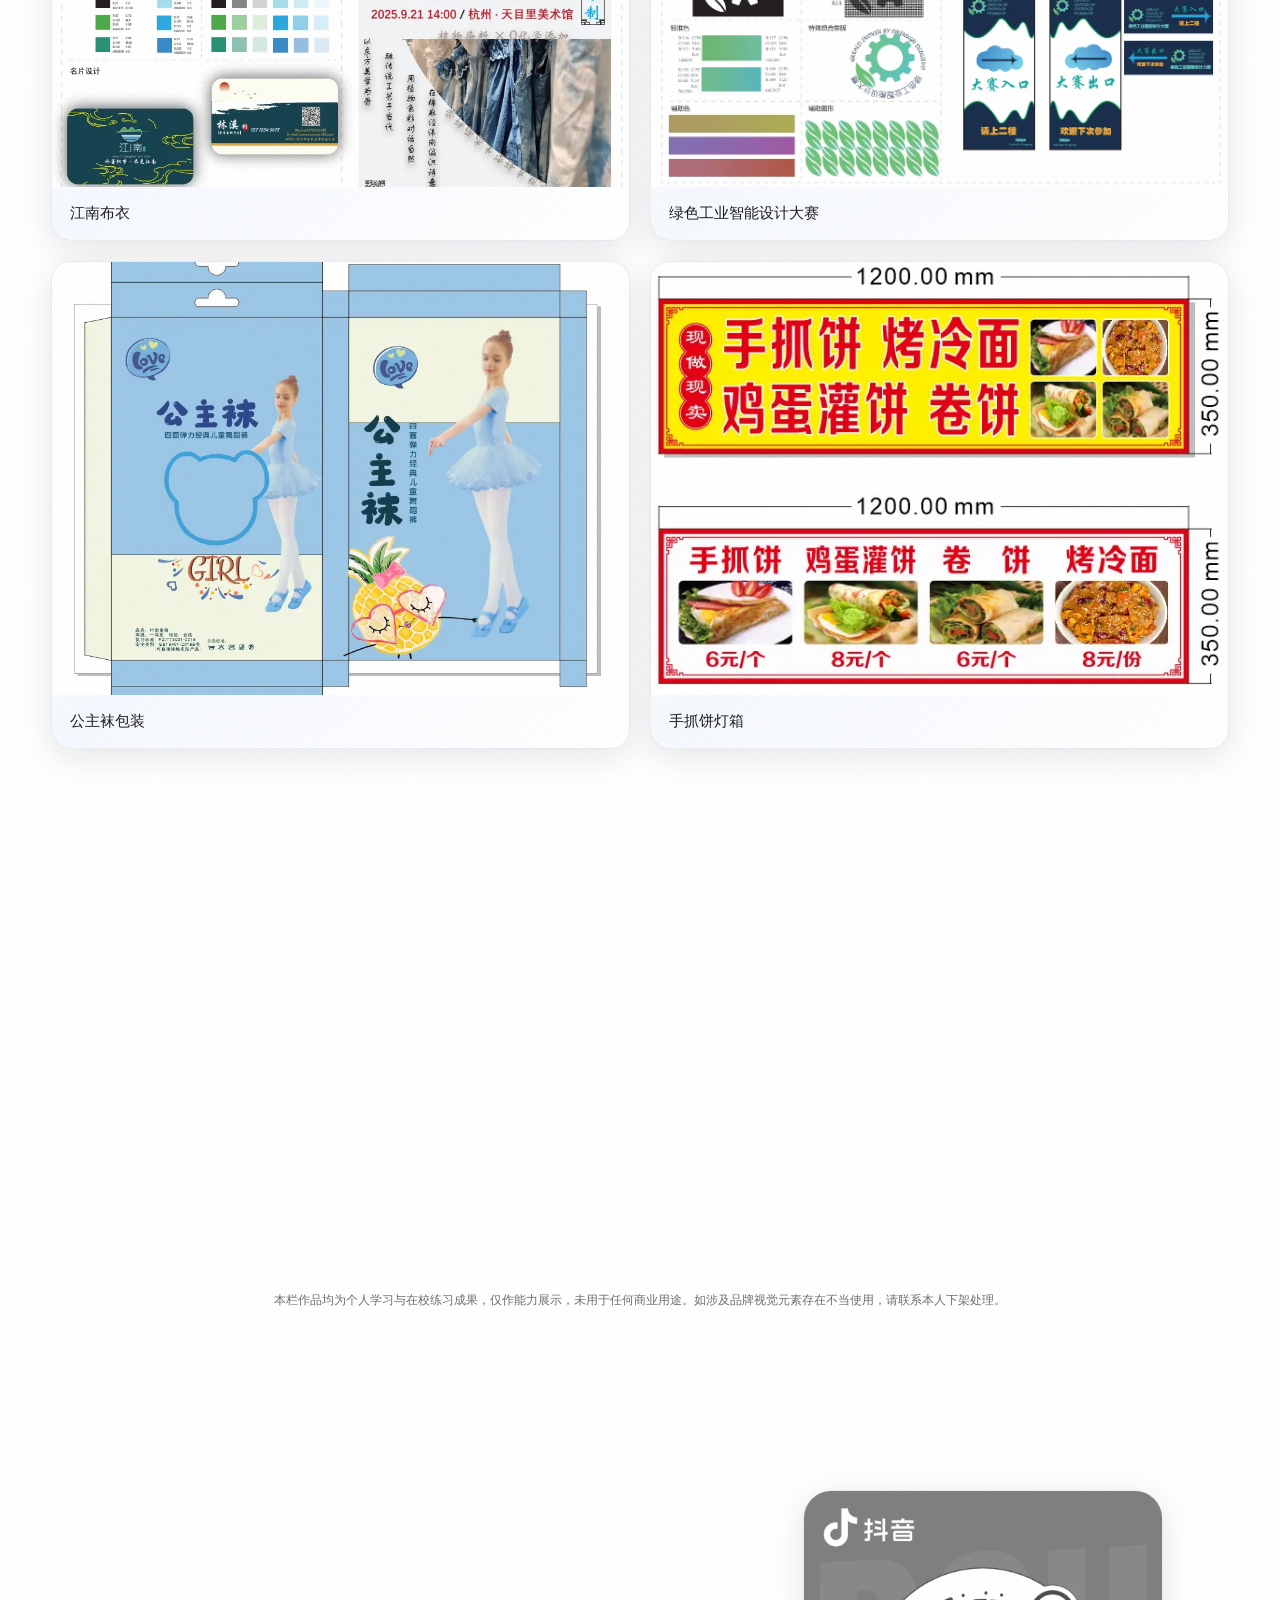
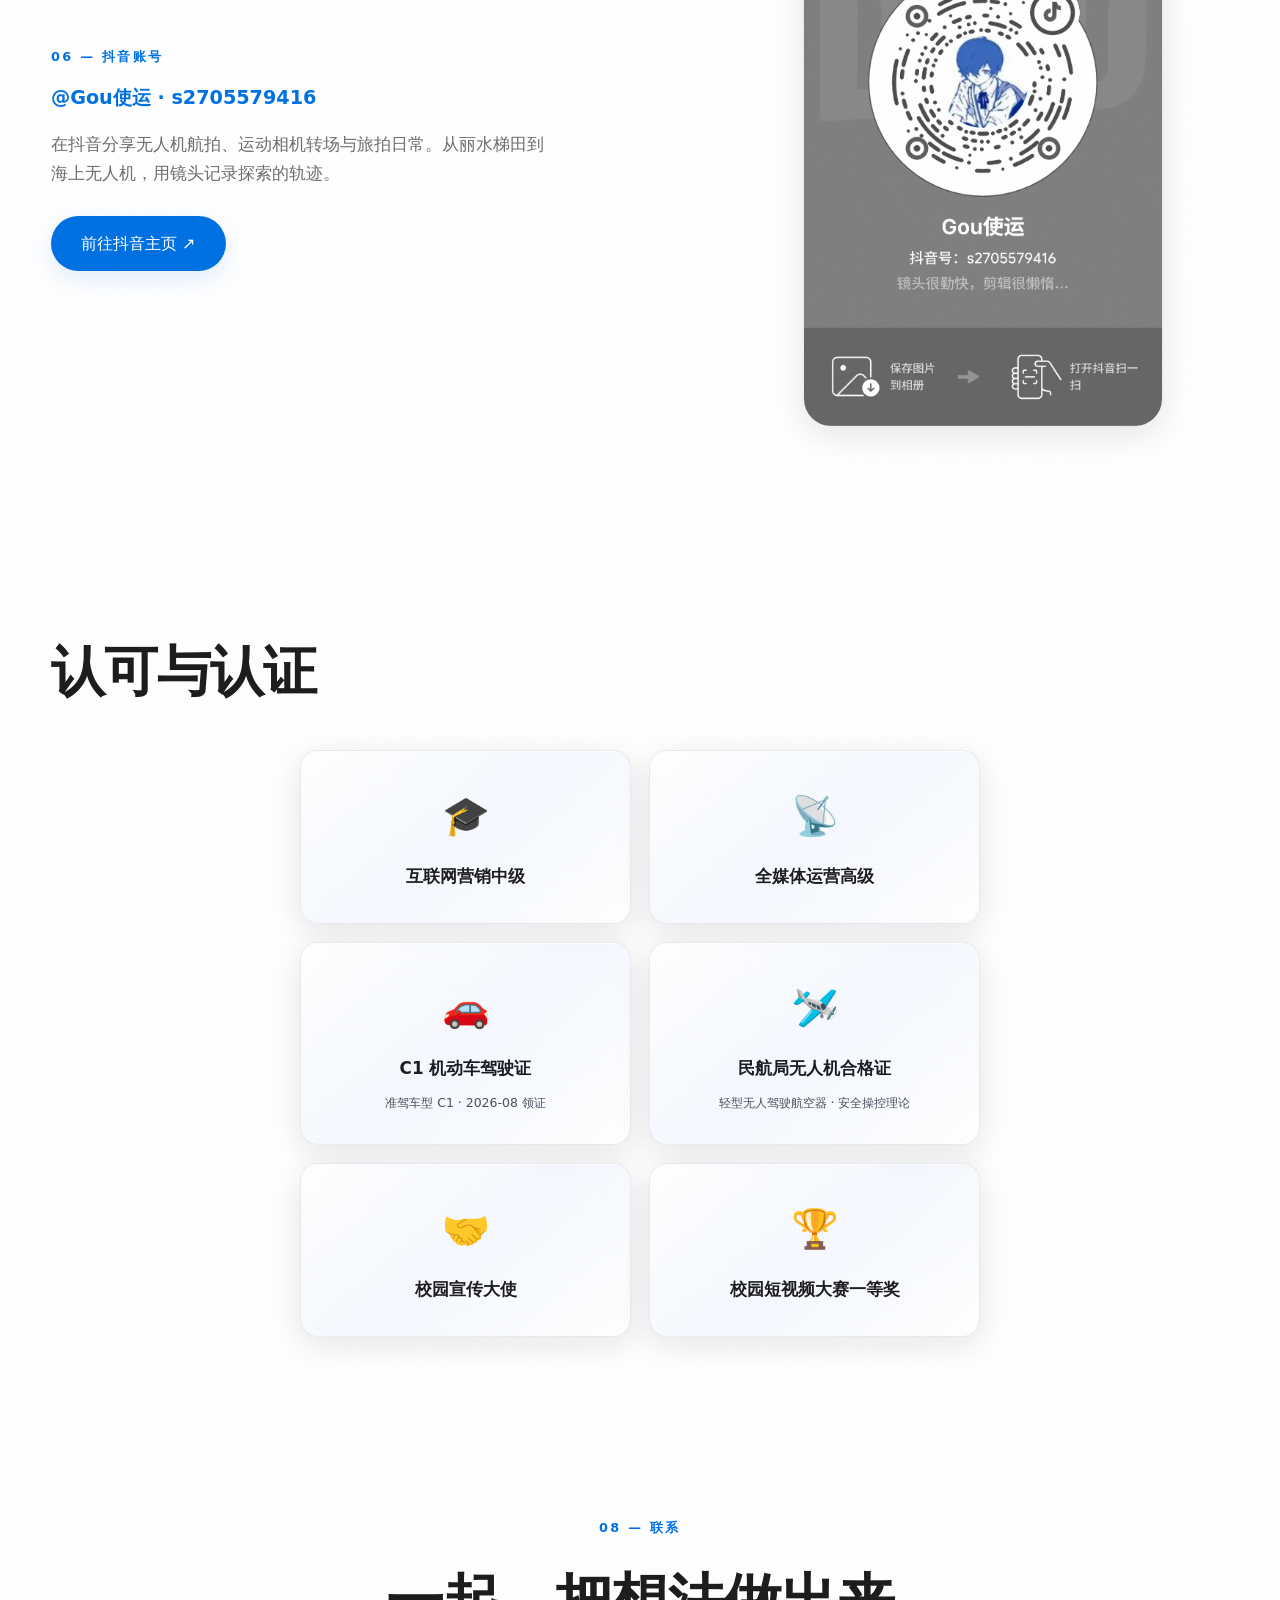
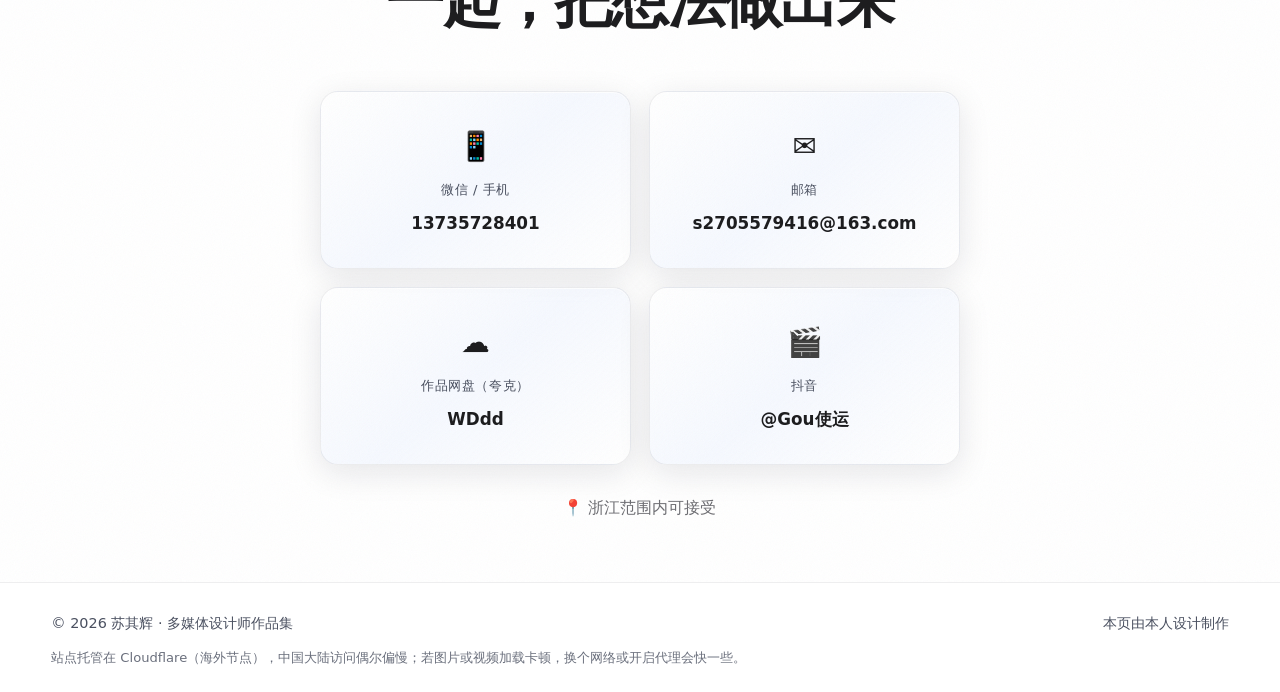
==== commit 60e19c4d: "第二十二轮：抽屉与顶栏补齐玻璃材质，行高压到 44px，入场改从右侧逐行弹入 用户指出顶栏"只是一层模糊"——对的，blur 不等于玻璃。仓库 §10 早就写清材质是四件： 半透明填充 + 140° " ====
--- a/index.html
+++ b/index.html
@@ -7,7 +7,7 @@
 <meta name="description" content="苏其辉 — 多媒体设计师。平面设计 / 影视后期 / 摄影航拍 / 新媒体运营作品集。" />
 <meta name="theme-color" content="#ffffff" />
 <link rel="icon" href="assets/img/icons/favicon.svg" type="image/svg+xml" />
-<link rel="stylesheet" href="css/v2-style.css?v=neo43" />
+<link rel="stylesheet" href="css/v2-style.css?v=neo45" />
 <script>
 (function () {
   try {
--- a/css/v2-style.css
+++ b/css/v2-style.css
@@ -1295,60 +1295,87 @@
    「01 — 关于」这样的编号，菜单里复用它等于提前告诉用户"点了会落到哪一节"。
    ------------------------------------------------------------------------- */
 @media (max-width: 768px) {
-  /* 9.1 顶部栏：手机端常驻玻璃（不再只有吸顶后才有底子） */
+  /* 9.1 顶部栏：手机端常驻玻璃。材质和 .card 那套一致 ——
+     半透明填充 + 140° 斜向光泽 + 顶边内高光 + 细线描边 + 双层投影，
+     只给 blur 是"糊了一层"，不是玻璃。 */
   .nav,
   .nav.is-scrolled {
-    background: rgba(255, 255, 255, var(--glass-alpha-nav));
-    -webkit-backdrop-filter: blur(18px) saturate(var(--glass-sat));
-    backdrop-filter: blur(18px) saturate(var(--glass-sat));
+    background-color: rgba(255, 255, 255, var(--glass-alpha-nav));
+    background-image: linear-gradient(140deg, rgba(255, 255, 255, .5) 0%, var(--glass-sheen) 52%, rgba(255, 255, 255, .3) 100%);
+    -webkit-backdrop-filter: blur(20px) saturate(190%) brightness(var(--glass-bright));
+    backdrop-filter: blur(20px) saturate(190%) brightness(var(--glass-bright));
     border-bottom: 1px solid var(--glass-hairline);
-    box-shadow: 0 6px 24px rgba(16, 24, 40, .08), inset 0 1px 0 var(--glass-highlight);
-  }
-  /* 深色必须换成不透光的深底。玻璃层原本那套是「页面纯黑 + 白玻璃 .10」，
-     可顶部栏底下是 Showreel 视频，片里 10.28s 有一帧整幅白闪（meanY 235）——
-     白玻璃叠白闪，浅墨就糊成一片读不出了。 */
+    box-shadow:
+      inset 0 1px 0 var(--glass-highlight),
+      inset 0 -1px 0 rgba(17, 20, 28, .05),
+      0 2px 6px rgba(16, 24, 40, .07),
+      0 10px 28px rgba(16, 24, 40, .10);
+  }
+  /* 深色必须换成不透光的深底。玻璃层原本那套是"页面纯黑 + 白玻璃 .10"，
+     可顶部栏底下是 Showreel 视频，片里 10.28s 有一帧整幅白闪（meanY 235），
+     白玻璃叠白闪 = 浅墨直接糊掉。深底 + 顶部一道白色内高光才有厚度。 */
   [data-theme="dark"] .nav,
   [data-theme="dark"] .nav.is-scrolled {
-    background: rgba(10, 11, 14, .72);
-    box-shadow: 0 6px 24px rgba(0, 0, 0, .5), inset 0 1px 0 rgba(255, 255, 255, .07);
-  }
-
-  /* 9.2 抽屉：浮起的玻璃片，左右留白、圆角 16px（不再贴满宽的旧式下拉） */
+    background-color: rgba(10, 11, 14, .74);
+    background-image: linear-gradient(140deg, rgba(255, 255, 255, .10) 0%, rgba(255, 255, 255, .03) 52%, rgba(255, 255, 255, 0) 100%);
+    border-bottom-color: rgba(255, 255, 255, .10);
+    box-shadow:
+      inset 0 1px 0 rgba(255, 255, 255, .12),
+      inset 0 -1px 0 rgba(0, 0, 0, .5),
+      0 2px 6px rgba(0, 0, 0, .4),
+      0 12px 30px rgba(0, 0, 0, .5);
+  }
+
+  /* 9.2 抽屉：浮起的玻璃片。浅色原来"平"是因为只有填充没有材质三件套，
+     现在斜向光泽 + 顶边内高光 + 底边内暗线 + 紧/松两层投影一起上。 */
   .nav__links {
     position: fixed; top: 64px; left: 12px; right: 12px; z-index: 10002;
-    display: flex; flex-direction: column; gap: 2px;
+    display: flex; flex-direction: column; gap: 0;
     padding: 6px; border-radius: 16px;
-    background: rgba(255, 255, 255, .86);
-    -webkit-backdrop-filter: blur(26px) saturate(180%);
-    backdrop-filter: blur(26px) saturate(180%);
+    background-color: rgba(255, 255, 255, .88);
+    background-image: linear-gradient(140deg, rgba(255, 255, 255, .62) 0%, var(--glass-sheen) 46%, rgba(255, 255, 255, .34) 100%);
+    -webkit-backdrop-filter: blur(26px) saturate(190%);
+    backdrop-filter: blur(26px) saturate(190%);
     border: 1px solid var(--glass-hairline);
-    box-shadow: 0 18px 44px rgba(16, 24, 40, .18), inset 0 1px 0 var(--glass-highlight);
+    box-shadow:
+      inset 0 1px 0 rgba(255, 255, 255, .95),
+      inset 0 -1px 0 rgba(17, 20, 28, .07),
+      0 1px 2px rgba(16, 24, 40, .10),
+      0 10px 22px rgba(16, 24, 40, .14),
+      0 26px 56px rgba(16, 24, 40, .16);
     max-height: calc(var(--vport-h, 100svh) - 84px);
     overflow-y: auto; overscroll-behavior: contain;
     transform-origin: 50% 0;
     opacity: 0; visibility: hidden; pointer-events: none;
-    transform: translateY(-10px) scale(.98);
-    transition: opacity .22s ease, transform .32s cubic-bezier(.22, .61, .36, 1), visibility .32s;
+    transform: scale(.985);
+    transition: opacity .2s ease, transform .3s cubic-bezier(.22, .61, .36, 1), visibility .3s;
   }
   .nav.is-open .nav__links {
     opacity: 1; visibility: visible; pointer-events: auto; transform: none;
   }
   [data-theme="dark"] .nav__links {
-    background: rgba(18, 20, 26, .90);
+    background-color: rgba(18, 20, 26, .92);
+    background-image: linear-gradient(140deg, rgba(255, 255, 255, .10) 0%, rgba(255, 255, 255, .03) 46%, rgba(255, 255, 255, 0) 100%);
     border-color: rgba(255, 255, 255, .10);
-    box-shadow: 0 18px 44px rgba(0, 0, 0, .55), inset 0 1px 0 rgba(255, 255, 255, .08);
-  }
-
-  /* 9.3 行：左名称右编号，行与行之间是内缩细线（不是左侧色条，也不是卡片） */
+    box-shadow:
+      inset 0 1px 0 rgba(255, 255, 255, .14),
+      inset 0 -1px 0 rgba(0, 0, 0, .55),
+      0 1px 2px rgba(0, 0, 0, .45),
+      0 12px 26px rgba(0, 0, 0, .5),
+      0 28px 60px rgba(0, 0, 0, .55);
+  }
+
+  /* 9.3 行：左名称右编号。行高压到 44px（原来 50px 显得松，但不能再低 ——
+     44px 是 iOS/WCAG 2.5.5 的触摸目标下限），行间是内缩 14px 的细线。 */
   .nav__link {
     position: relative; display: flex; align-items: baseline; justify-content: space-between;
-    gap: 12px; padding: 13px 14px; border-radius: 11px;
-    font-size: 1.02rem; color: var(--glass-ink);
+    gap: 12px; padding: 11px 14px; border-radius: 11px;
+    font-size: 1rem; line-height: 1.35; color: var(--glass-ink);
     background: none; border: none; box-shadow: none;
     -webkit-backdrop-filter: none; backdrop-filter: none;
   }
   .nav__link:not(:first-child)::before {
-    content: ''; position: absolute; left: 14px; right: 14px; top: -1px; height: 1px;
+    content: ''; position: absolute; left: 14px; right: 14px; top: 0; height: 1px;
     background: var(--glass-hairline);
   }
   .nav__link-num {
@@ -1364,23 +1391,23 @@
 
   /* 9.4 抽屉底部那行海外托管提示 */
   .nav__note {
-    display: block; margin: 2px 2px 0; padding: 10px 12px 4px;
+    display: block; margin: 2px 2px 0; padding: 9px 12px 3px;
     border-top: 1px solid var(--glass-hairline);
     font-size: .74rem; line-height: 1.55; color: var(--glass-ink-2);
   }
 
-  /* 9.5 逐行错开入场（8 个子元素：7 条链接 + 1 行提示） */
-  @keyframes nav-row-in { from { opacity: 0; transform: translateY(6px); } to { opacity: 1; transform: none; } }
+  /* 9.5 逐行从右侧错开弹入（片本身只淡入，方向感交给行，避免两个方向打架） */
+  @keyframes nav-row-in { from { opacity: 0; transform: translateX(26px); } to { opacity: 1; transform: none; } }
   .nav.is-open .nav__link, .nav.is-open .nav__note {
-    animation: nav-row-in .32s cubic-bezier(.22, .61, .36, 1) backwards;
-  }
-  .nav.is-open .nav__link:nth-child(2) { animation-delay: .03s; }
-  .nav.is-open .nav__link:nth-child(3) { animation-delay: .06s; }
-  .nav.is-open .nav__link:nth-child(4) { animation-delay: .09s; }
-  .nav.is-open .nav__link:nth-child(5) { animation-delay: .12s; }
-  .nav.is-open .nav__link:nth-child(6) { animation-delay: .15s; }
-  .nav.is-open .nav__link:nth-child(7) { animation-delay: .18s; }
-  .nav.is-open .nav__note { animation-delay: .21s; }
+    animation: nav-row-in .34s cubic-bezier(.22, .61, .36, 1) backwards;
+  }
+  .nav.is-open .nav__link:nth-child(2) { animation-delay: .04s; }
+  .nav.is-open .nav__link:nth-child(3) { animation-delay: .08s; }
+  .nav.is-open .nav__link:nth-child(4) { animation-delay: .12s; }
+  .nav.is-open .nav__link:nth-child(5) { animation-delay: .16s; }
+  .nav.is-open .nav__link:nth-child(6) { animation-delay: .20s; }
+  .nav.is-open .nav__link:nth-child(7) { animation-delay: .24s; }
+  .nav.is-open .nav__note { animation-delay: .28s; }
 
   /* 9.6 遮罩：点它关抽屉。压在内容之上、导航之下（.nav 是 100）。 */
   .nav.is-open ~ .nav-scrim { opacity: 1; visibility: visible; }
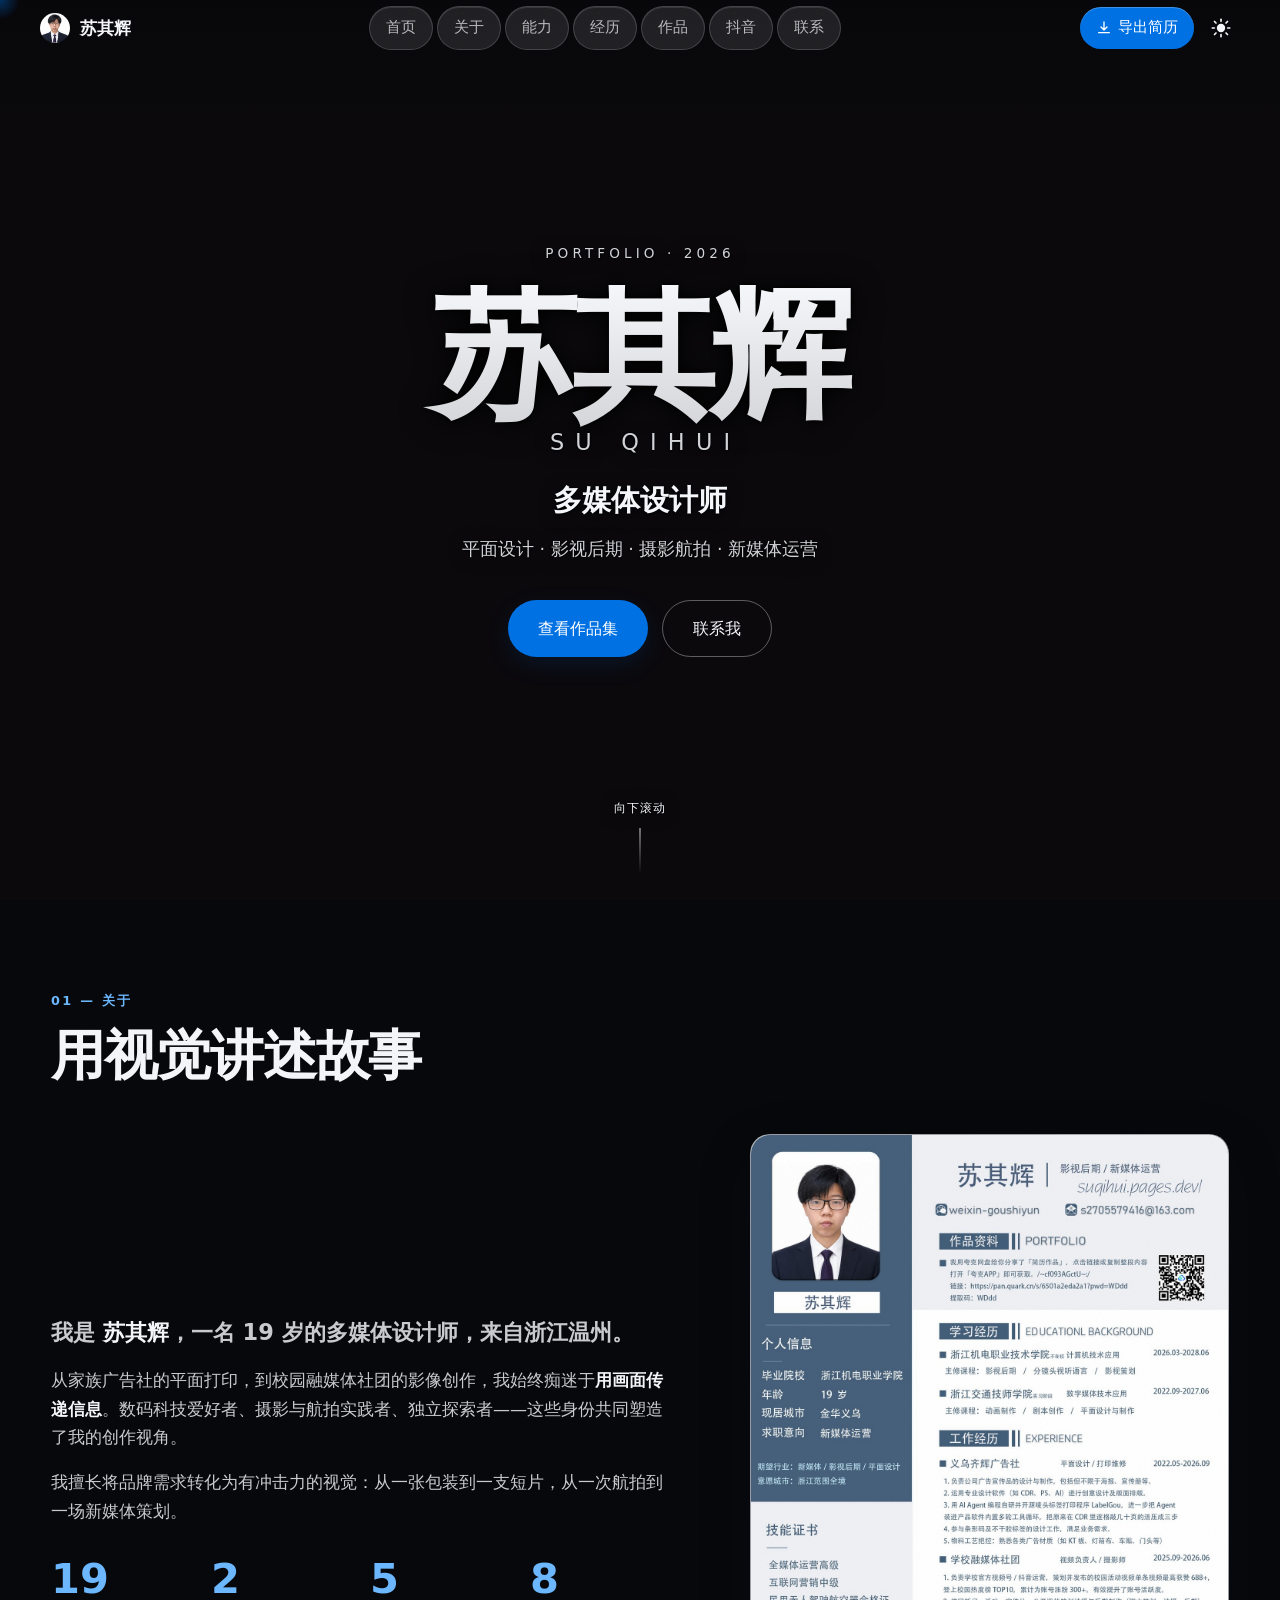
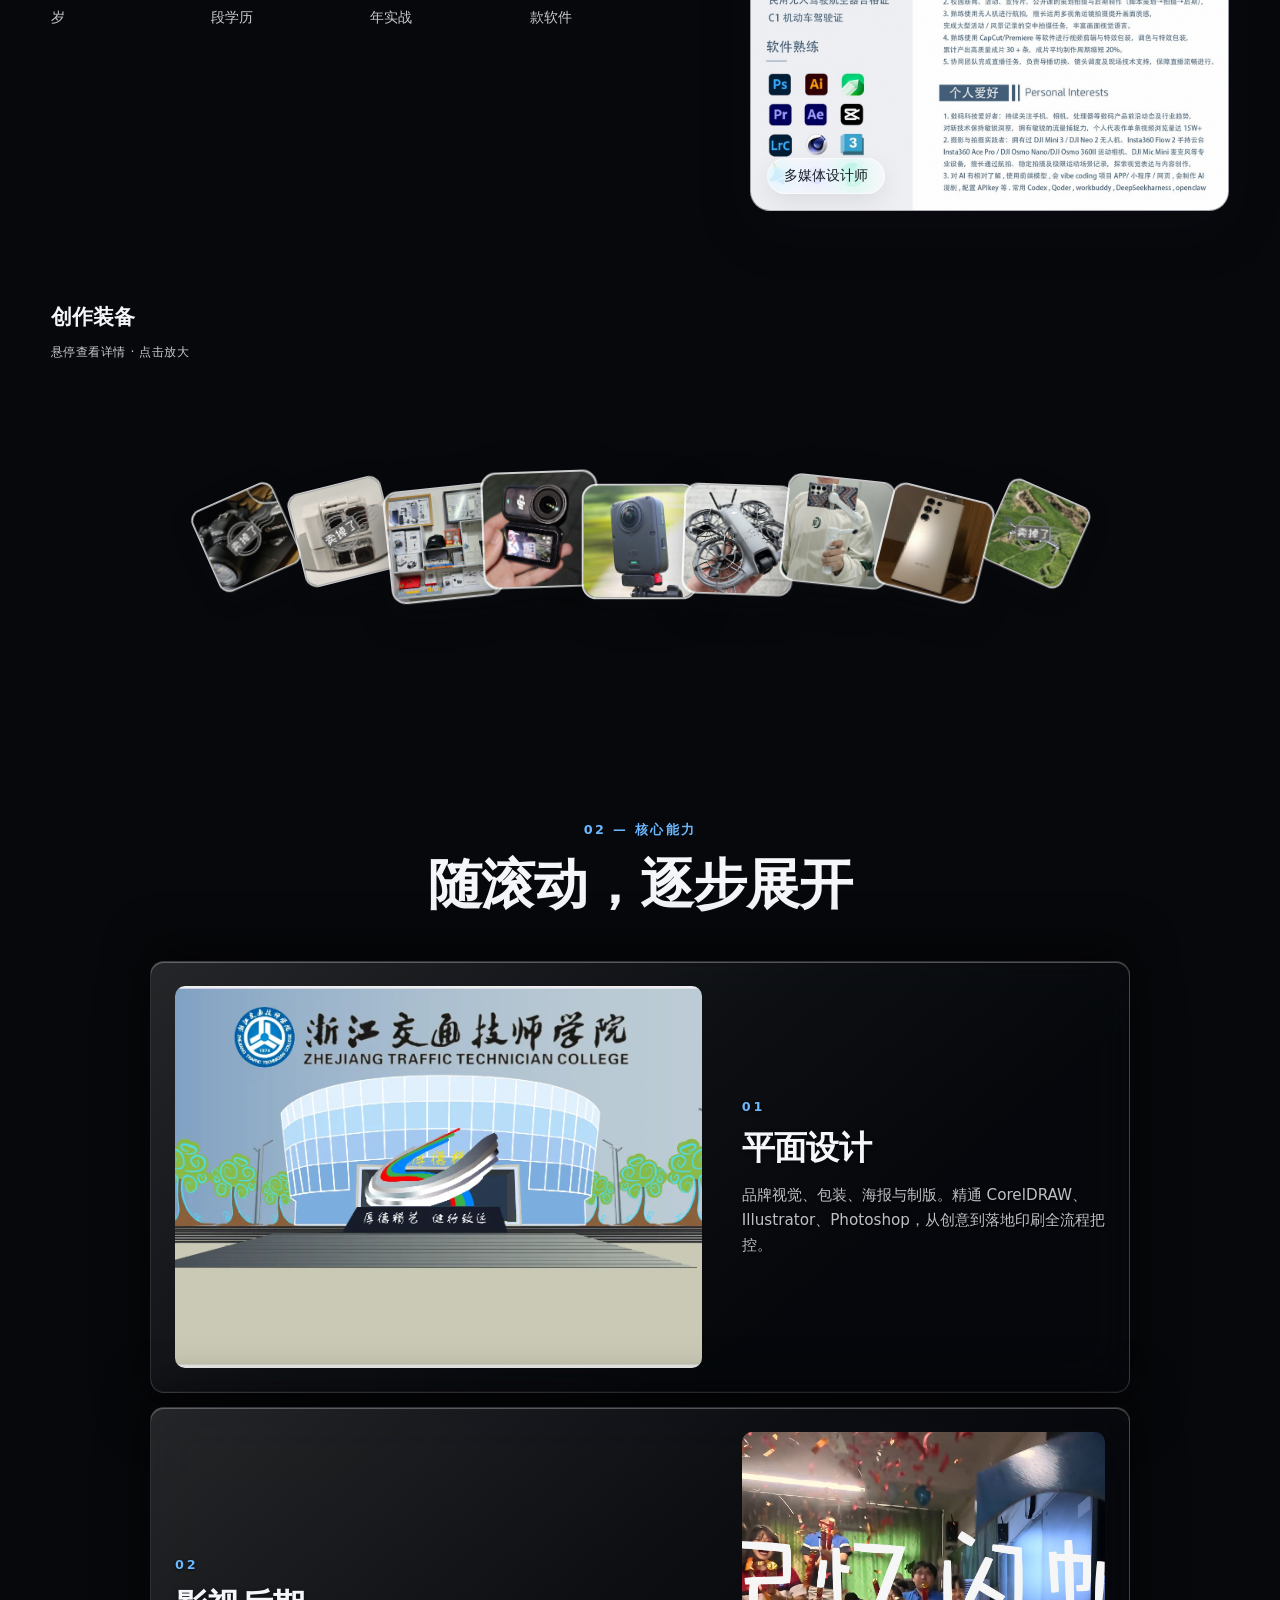
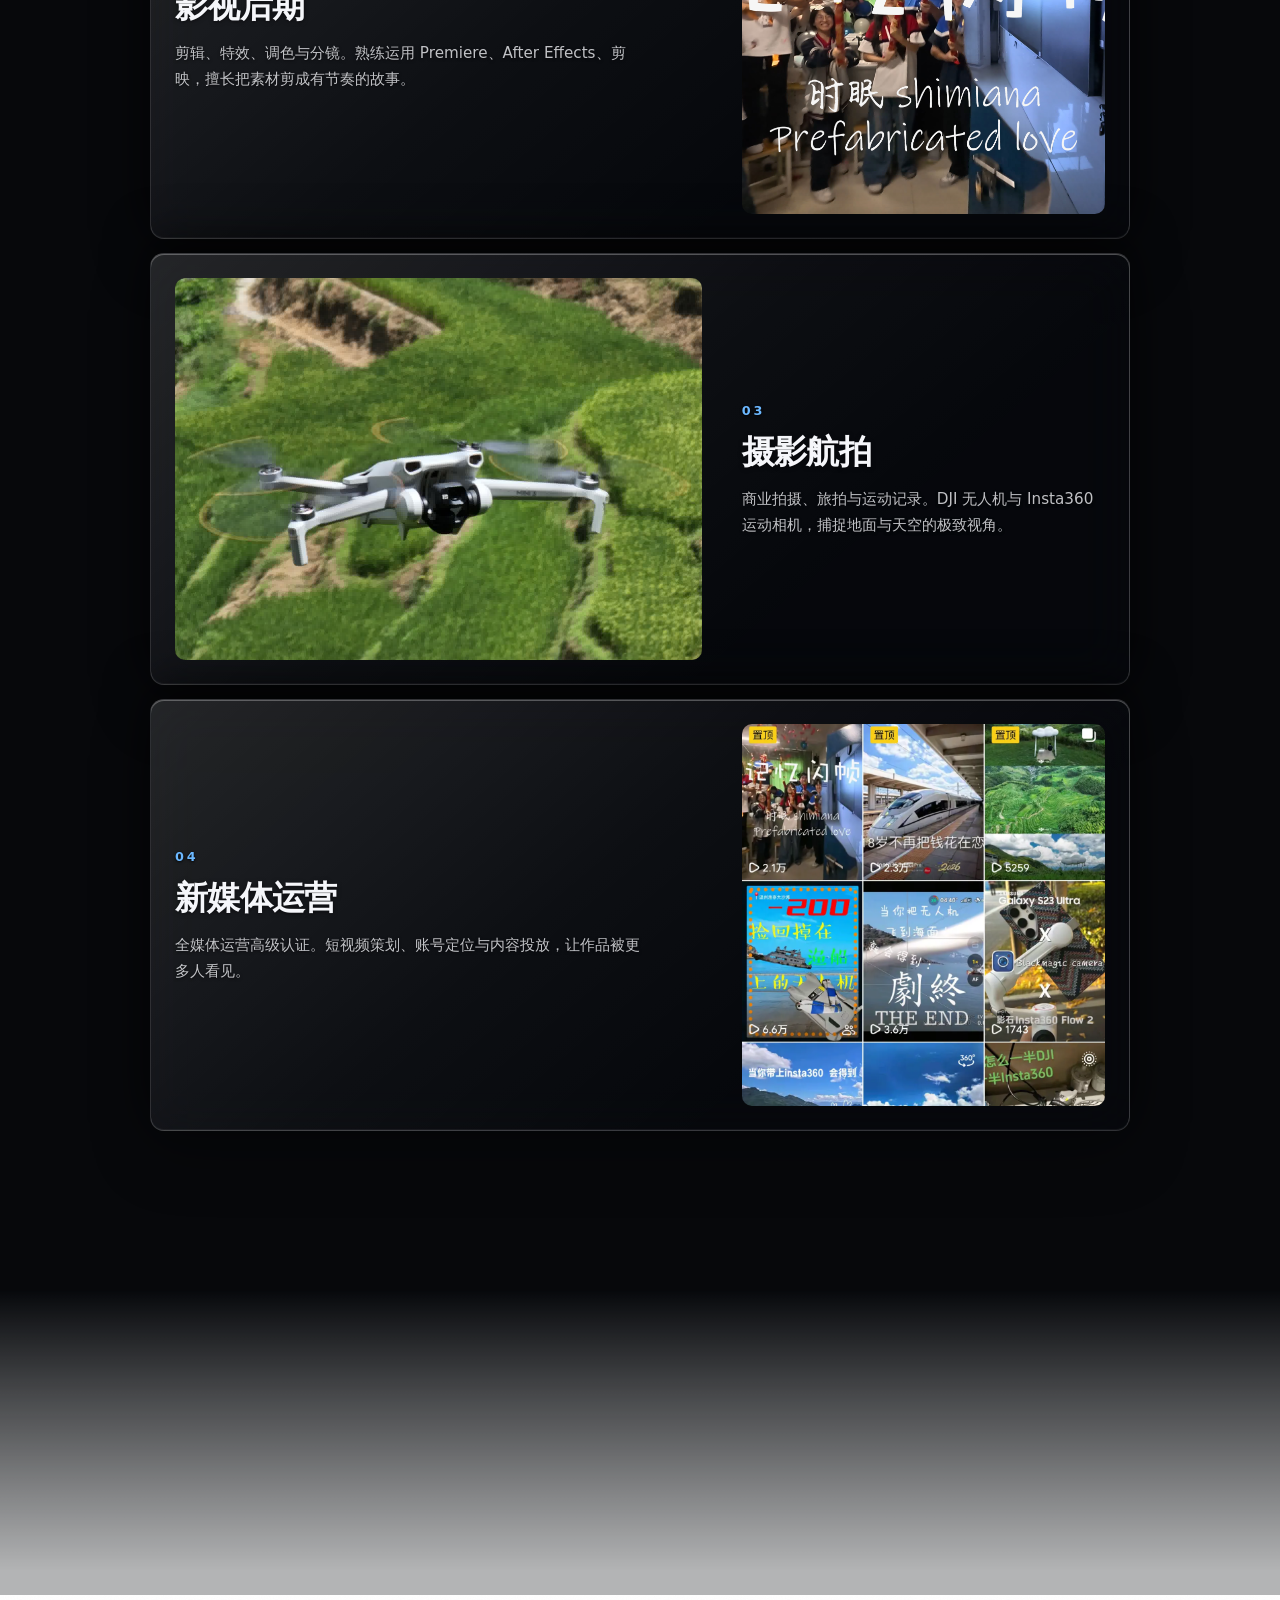
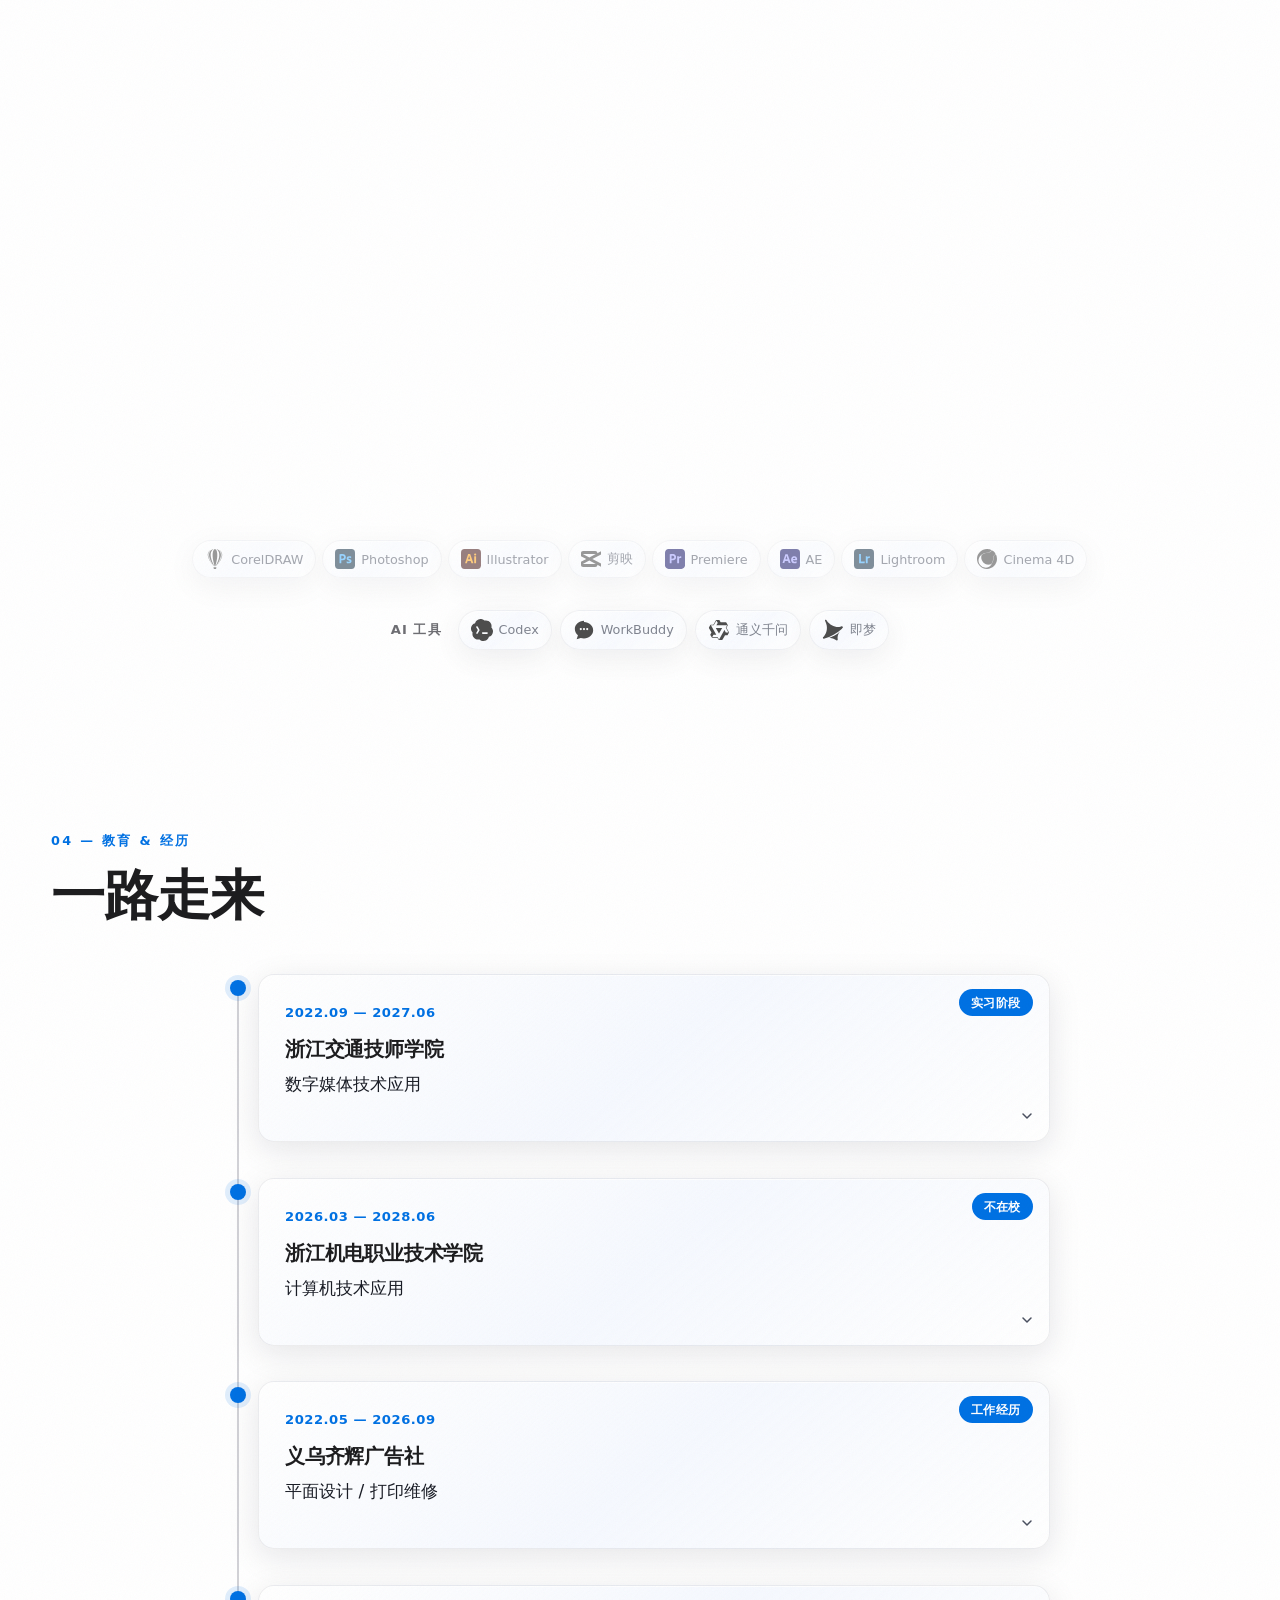
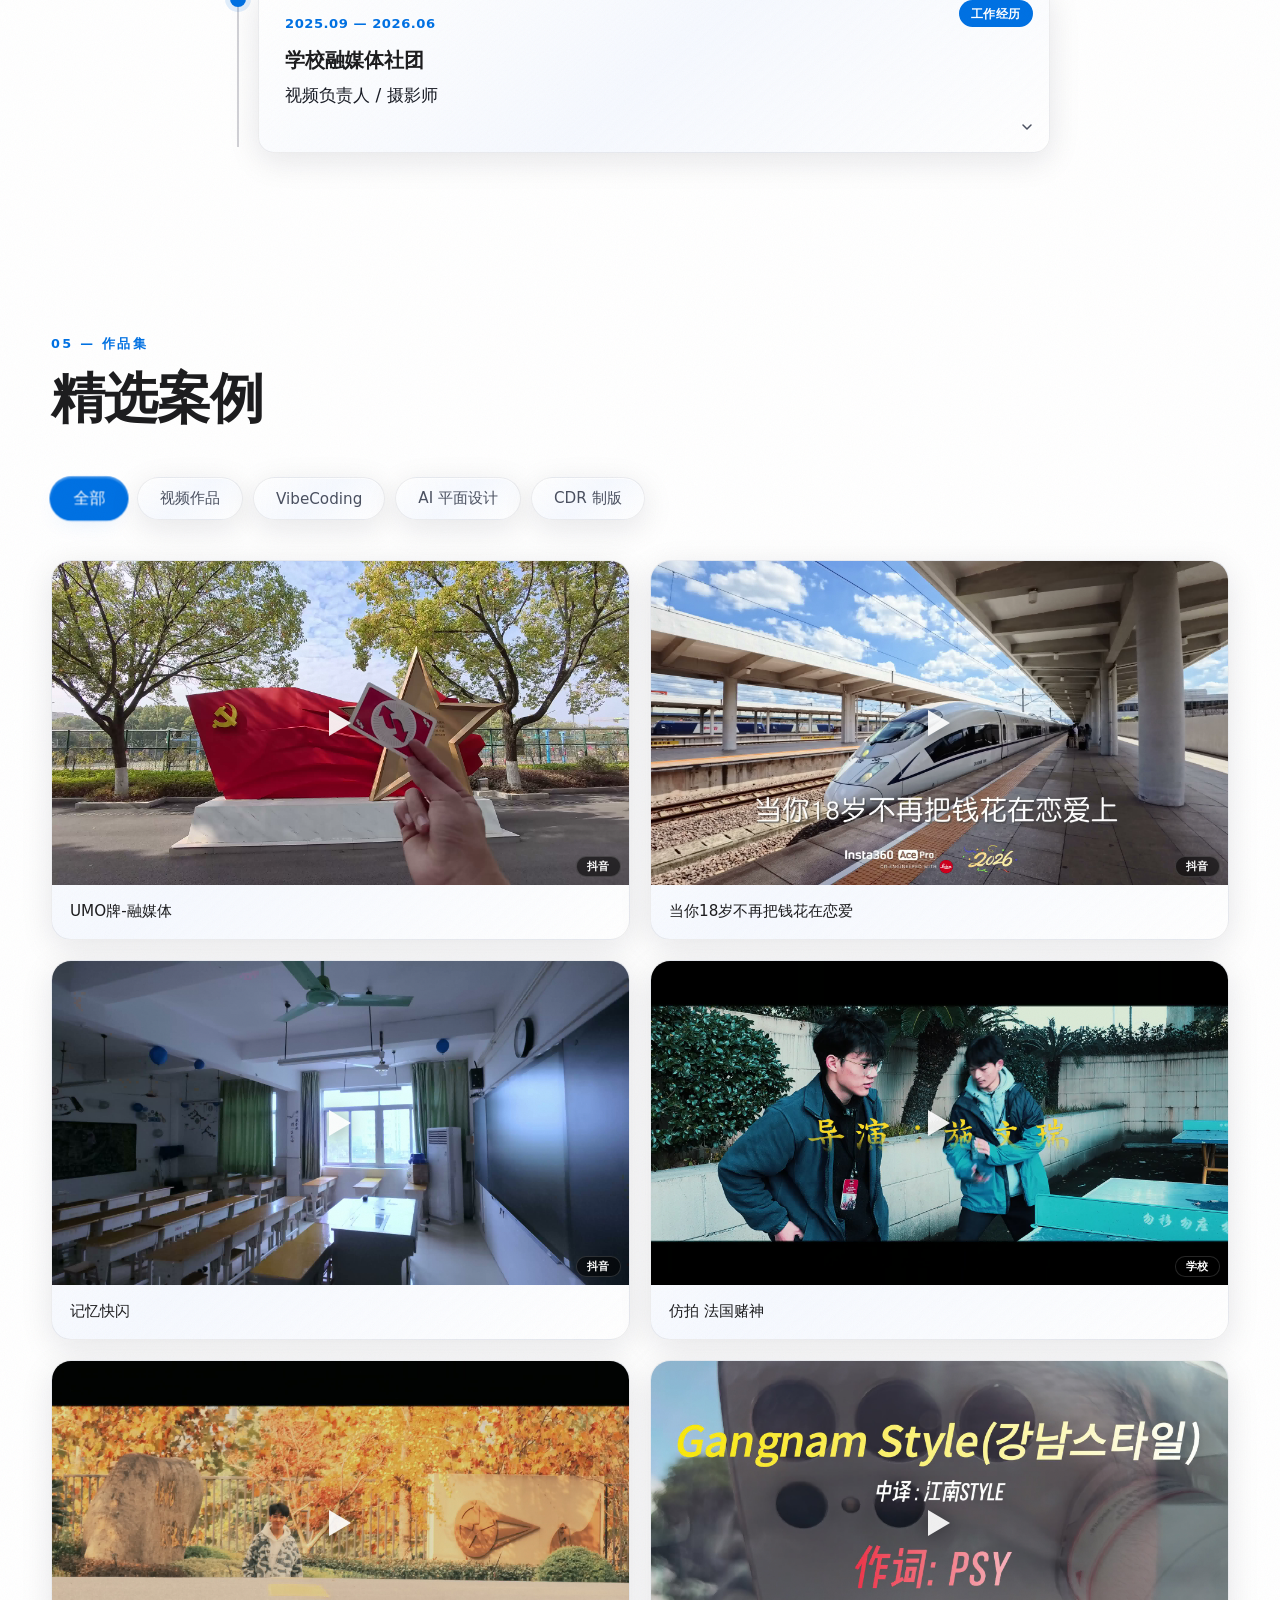
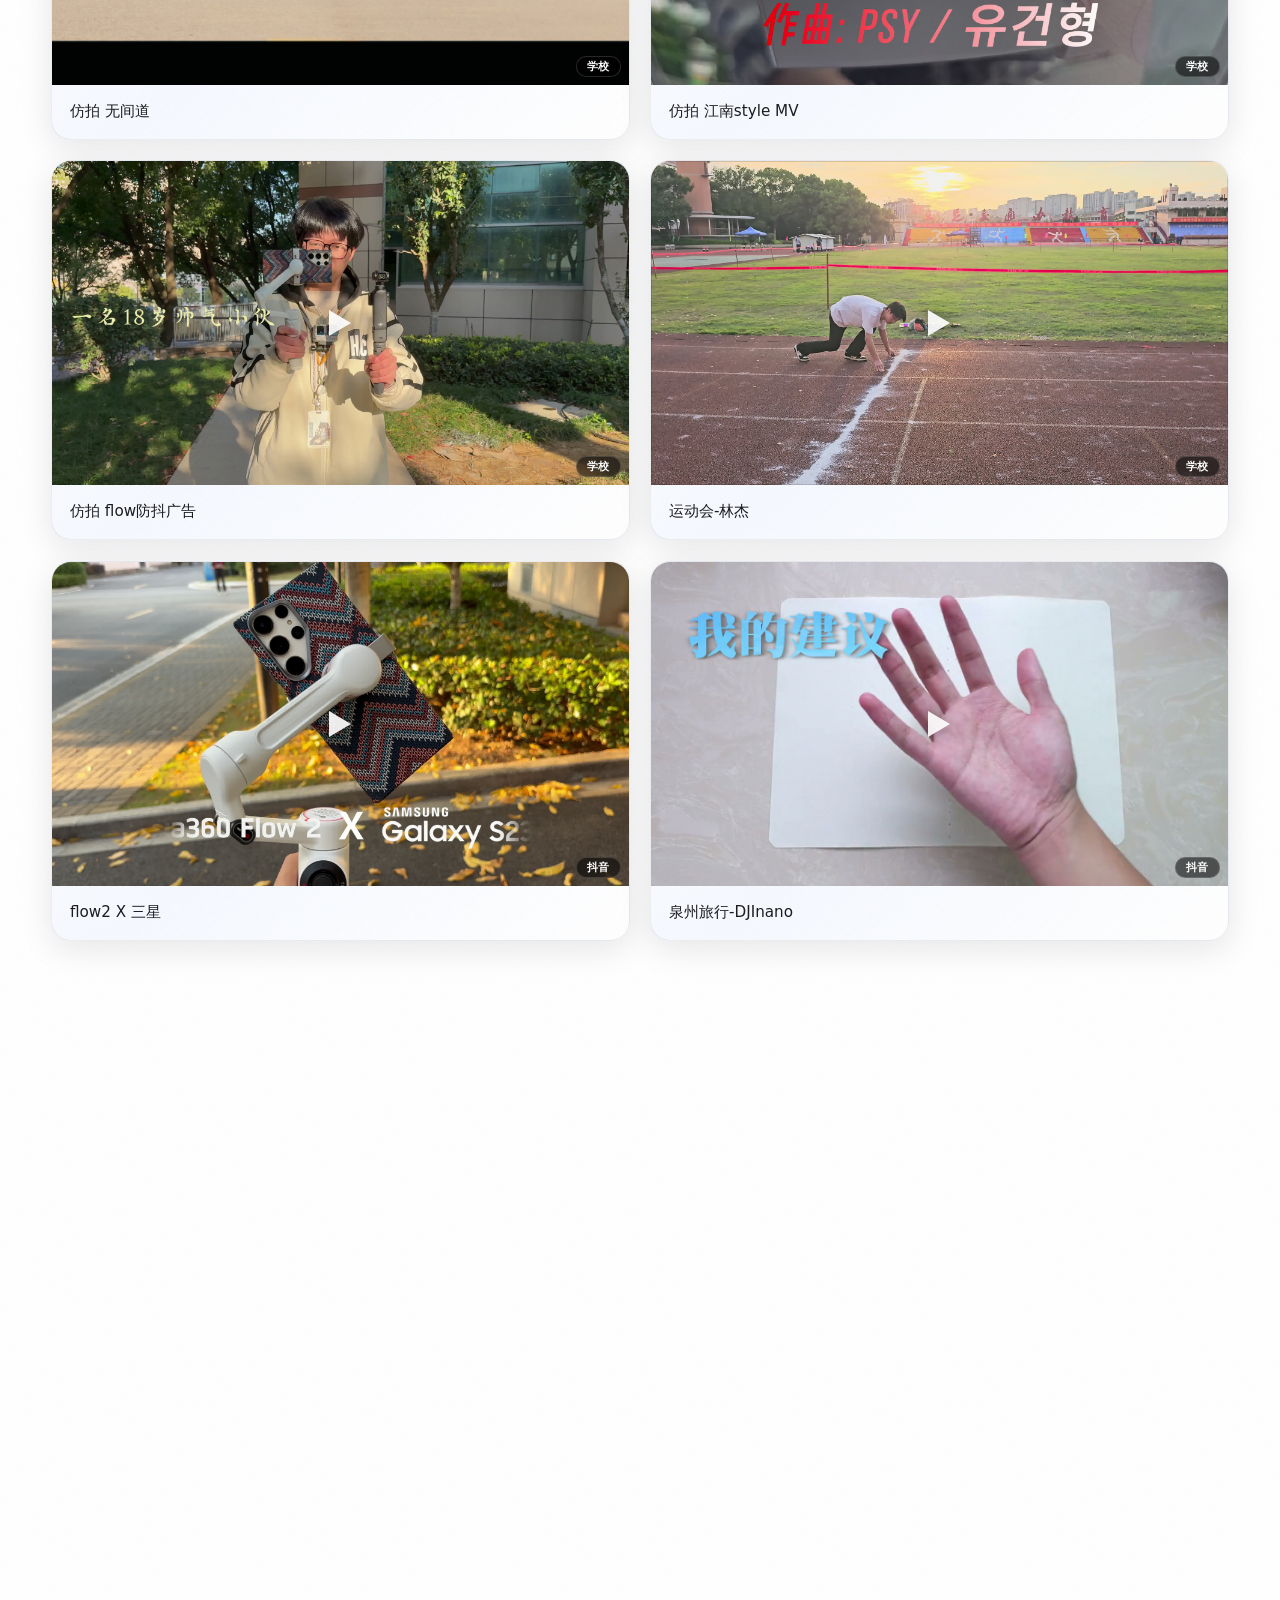
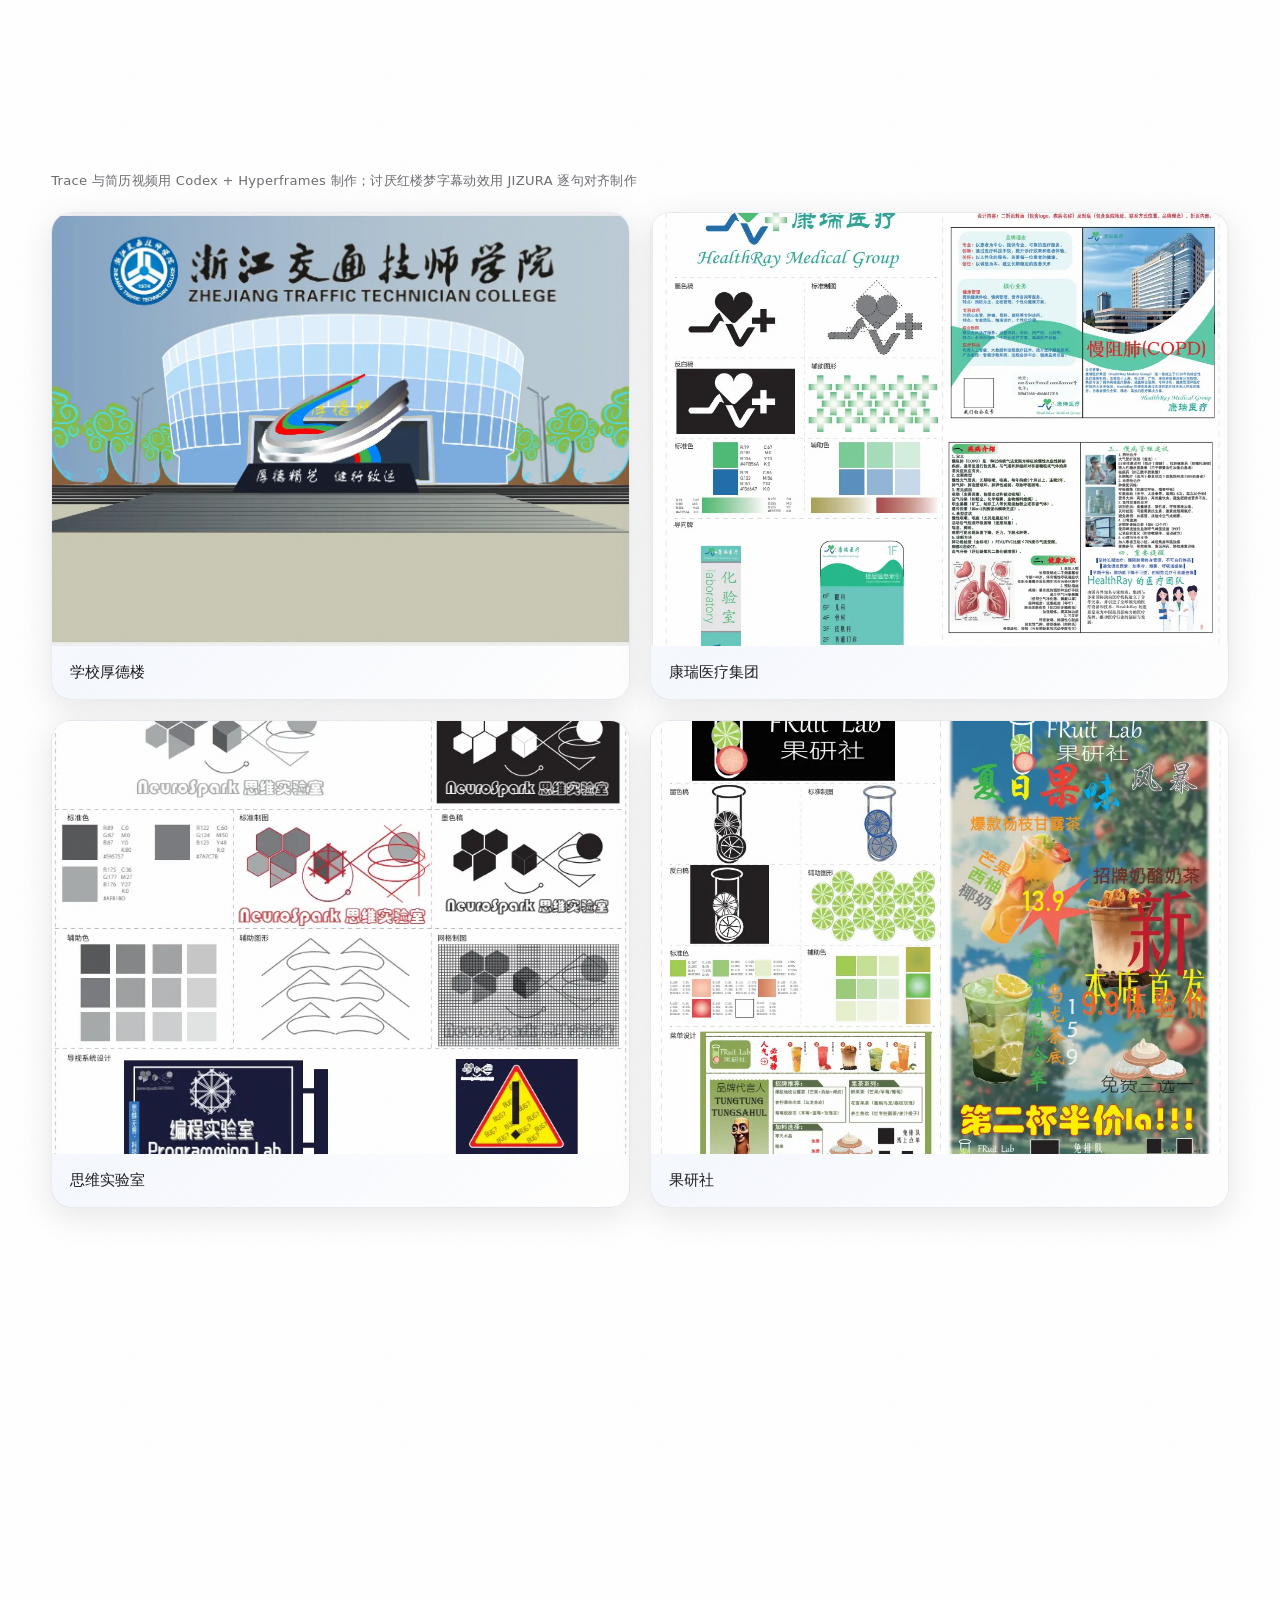
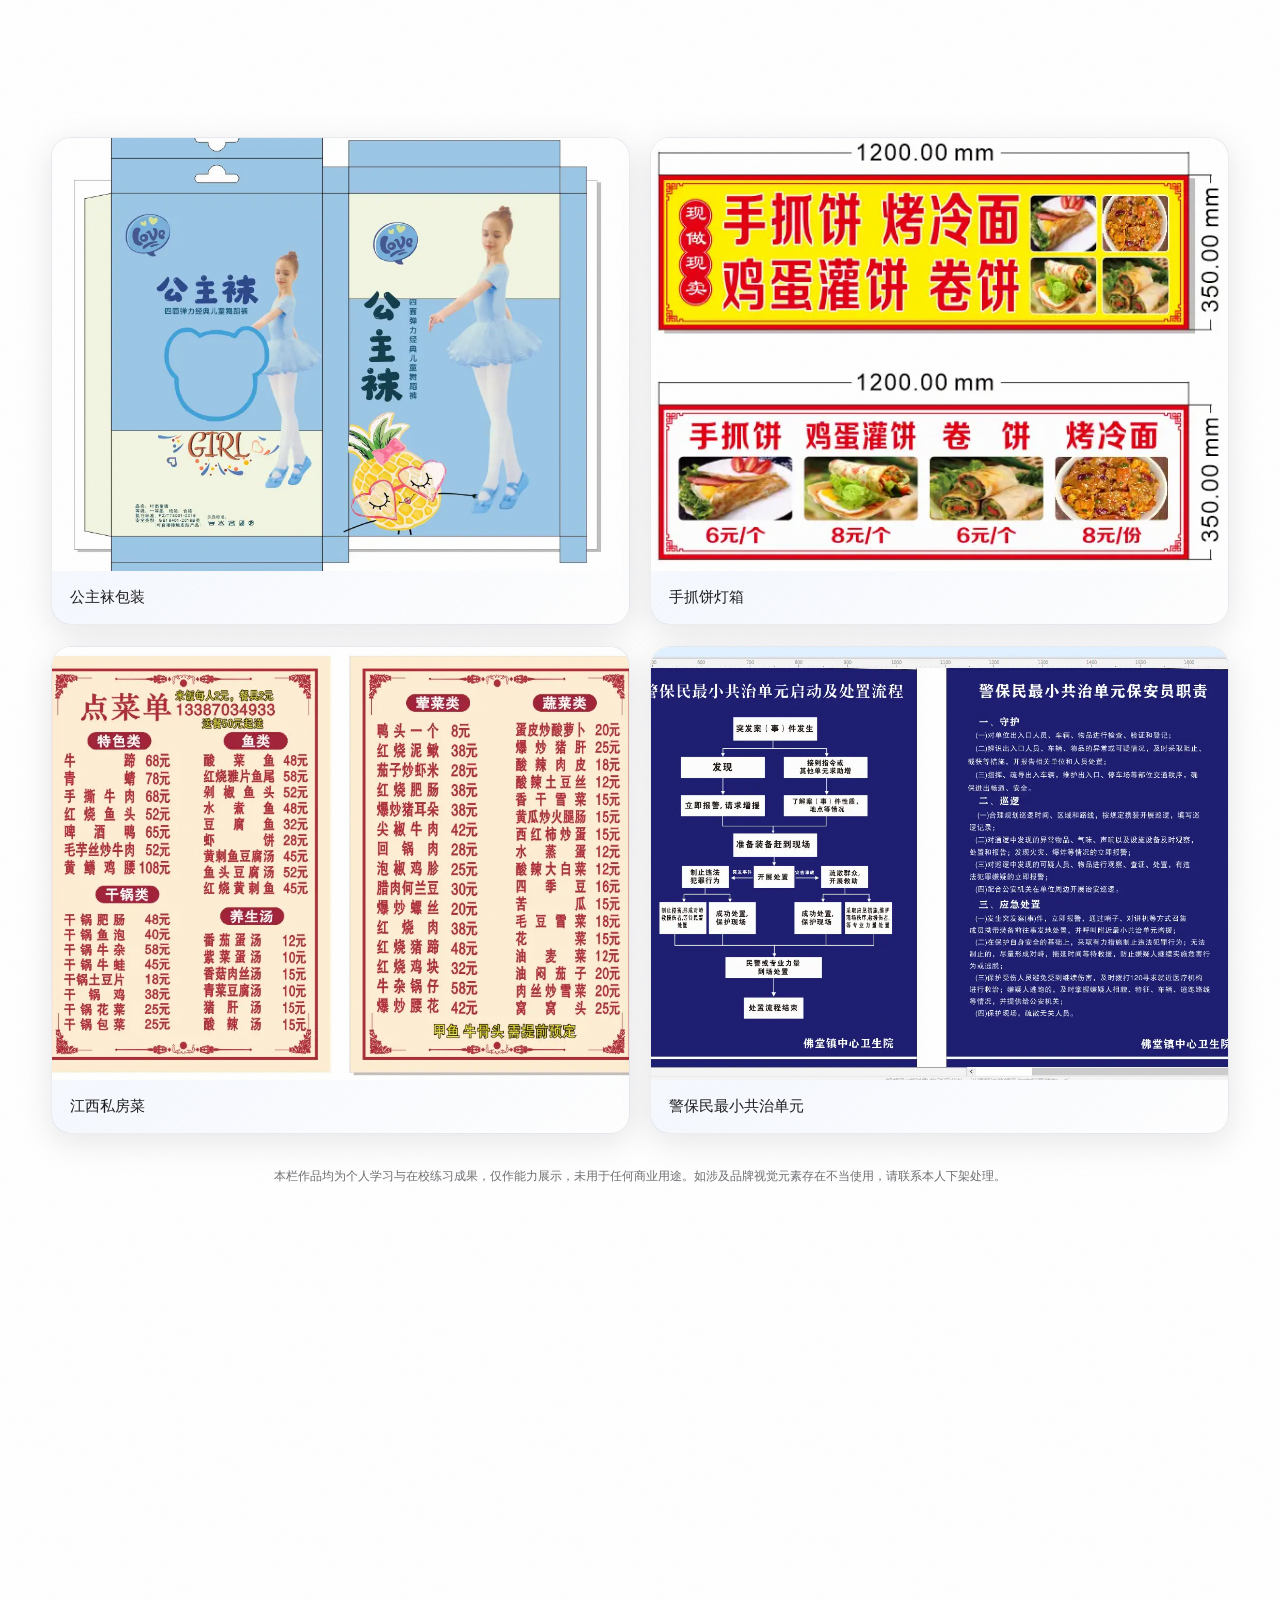
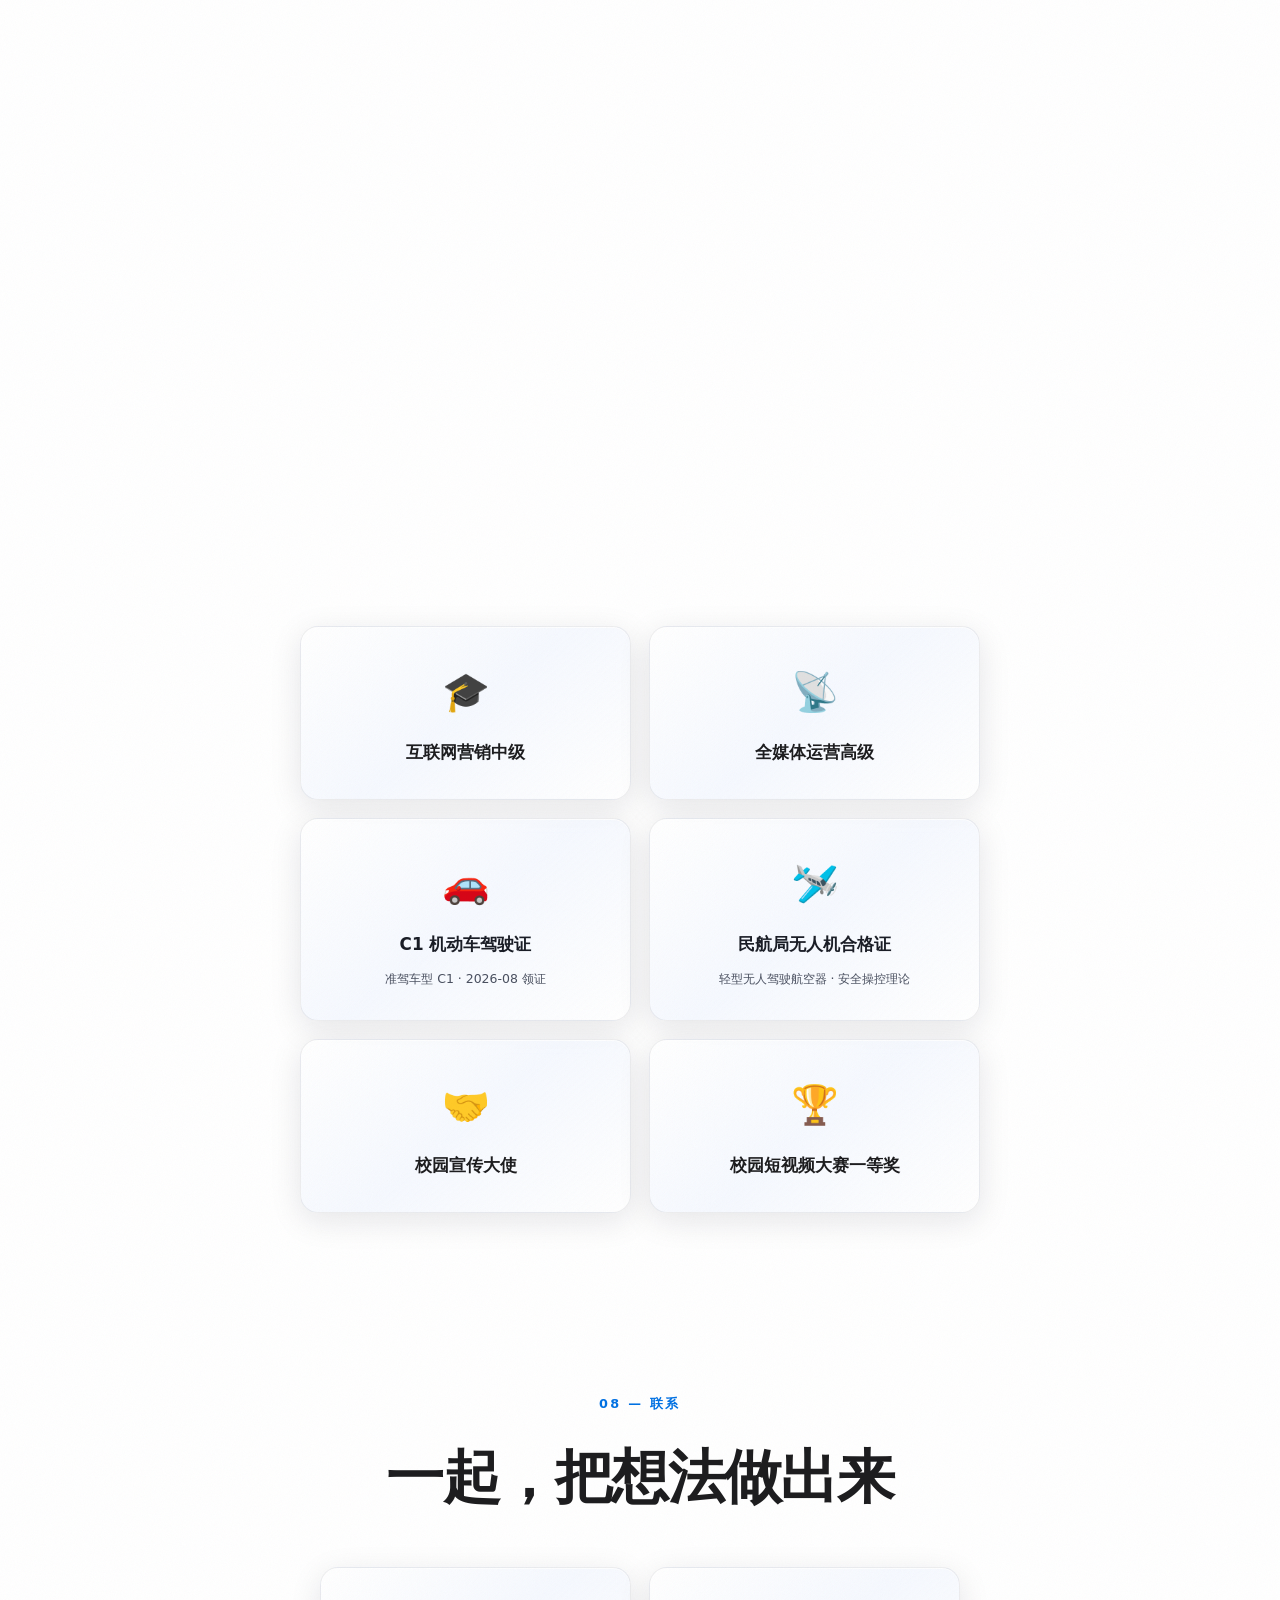
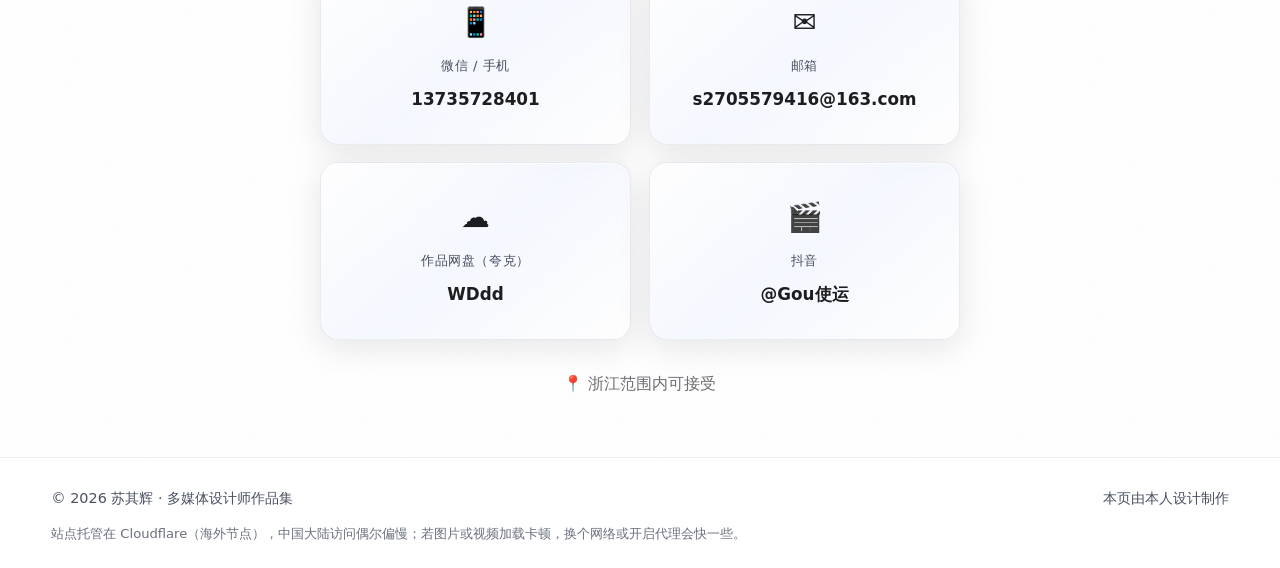
==== commit 0abbdb31: "第二十三轮：修回退（顶栏透明态、抽屉玻璃材质）+ 换简历图 + 经历栏照搬简历 顶栏全程半透明是我把选择器写成 `.nav, .nav.is-scrolled` 造成的，撤销即可， 不该在 §⑨ 重复" ====
--- a/index.html
+++ b/index.html
@@ -7,7 +7,7 @@
 <meta name="description" content="苏其辉 — 多媒体设计师。平面设计 / 影视后期 / 摄影航拍 / 新媒体运营作品集。" />
 <meta name="theme-color" content="#ffffff" />
 <link rel="icon" href="assets/img/icons/favicon.svg" type="image/svg+xml" />
-<link rel="stylesheet" href="css/v2-style.css?v=neo45" />
+<link rel="stylesheet" href="css/v2-style.css?v=neo46" />
 <script>
 (function () {
   try {
@@ -120,8 +120,8 @@
           <li data-reveal data-reveal-delay="240"><span class="num" data-count="8">0</span><em>款软件</em></li>
         </ul>
       </div>
-      <button class="about__card tilt-card" id="aboutCard" data-reveal data-reveal-delay="120" data-lightbox="solo" data-src="assets/img/resume/cv.jpg?v=2.8.1" data-title="苏其辉 个人简历" aria-label="点击查看个人简历大图">
-        <img src="assets/img/resume/cv.jpg?v=2.8.1" alt="苏其辉 个人简历" />
+      <button class="about__card tilt-card" id="aboutCard" data-reveal data-reveal-delay="120" data-lightbox="solo" data-src="assets/img/resume/cv.jpg?v=2.9" data-title="苏其辉 个人简历" aria-label="点击查看个人简历大图">
+        <img src="assets/img/resume/cv.jpg?v=2.9" alt="苏其辉 个人简历" />
         <span class="about__card-badge">多媒体设计师</span>
         <span class="about__card-overlay"><span class="about__card-overlay-text">点击查看大图</span></span>
       </button>
@@ -248,17 +248,16 @@
       <div class="tl__item" data-reveal>
         <span class="tl__dot"></span>
         <div class="tl__card">
-          <span class="tl__date">2022.09 — 2027.06（开启实习）</span>
-          <h3 class="tl__title">浙江交通技师学院 <span class="tl__badge">中专/中技</span></h3>
+          <span class="tl__date">2022.09 — 2027.06</span>
+          <h3 class="tl__title">浙江交通技师学院 <span class="tl__badge">实习阶段</span></h3>
           <p class="tl__sub">数字媒体技术应用</p>
-          <p class="tl__meta">主修：动画制作 / 剧本创作 / 平面设计与制作</p>
           <button class="tl__toggle" aria-label="展开详情">
             <svg class="tl__arrow" width="12" height="12" viewBox="0 0 12 12" aria-hidden="true"><path d="M2 4l4 4 4-4" stroke="currentColor" stroke-width="1.5" fill="none" stroke-linecap="round" stroke-linejoin="round"/></svg>
           </button>
           <div class="tl__detail">
-            <p>主修广告设计与制作，熟练掌握 CorelDRAW 制版与印刷工艺</p>
-            <p>在校期间参与校园宣传设计，获校园短视频大赛一等奖</p>
-            <p>代表作品：标签制版系列 / 校园活动海报设计</p>
+            <p>主修课程：动画制作</p>
+            <p>主修课程：剧本创作</p>
+            <p>主修课程：平面设计与制作</p>
           </div>
         </div>
       </div>
@@ -266,33 +265,33 @@
         <span class="tl__dot"></span>
         <div class="tl__card">
           <span class="tl__date">2026.03 — 2028.06</span>
-          <h3 class="tl__title">浙江机电职业技术学院 <em>（函授）</em><span class="tl__badge">大专</span></h3>
-          <p class="tl__sub">数字媒体技术应用</p>
-          <p class="tl__meta">主修：影视后期 / 分镜头视听语言 / 影视策划</p>
+          <h3 class="tl__title">浙江机电职业技术学院 <span class="tl__badge">不在校</span></h3>
+          <p class="tl__sub">计算机技术应用</p>
           <button class="tl__toggle" aria-label="展开详情">
             <svg class="tl__arrow" width="12" height="12" viewBox="0 0 12 12" aria-hidden="true"><path d="M2 4l4 4 4-4" stroke="currentColor" stroke-width="1.5" fill="none" stroke-linecap="round" stroke-linejoin="round"/></svg>
           </button>
           <div class="tl__detail">
-            <p>函授大专，数字媒体技术方向</p>
-            <p>深化 PS / AI 平面设计能力与影视后期全流程</p>
-            <p>目标：新媒体运营与视觉设计岗</p>
+            <p>主修课程：影视后期</p>
+            <p>主修课程：分镜头视听语言</p>
+            <p>主修课程：影视策划</p>
           </div>
         </div>
       </div>
       <div class="tl__item" data-reveal>
         <span class="tl__dot"></span>
         <div class="tl__card">
-          <span class="tl__date">2020.05 — 兼职</span>
-          <h3 class="tl__title">义乌齐辉广告社 <span class="tl__badge">家族企业</span></h3>
+          <span class="tl__date">2022.05 — 2026.09</span>
+          <h3 class="tl__title">义乌齐辉广告社 <span class="tl__badge">工作经历</span></h3>
           <p class="tl__sub">平面设计 / 打印维修</p>
-          <p class="tl__meta">从实战中打磨平面设计与物料落地能力。</p>
           <button class="tl__toggle" aria-label="展开详情">
             <svg class="tl__arrow" width="12" height="12" viewBox="0 0 12 12" aria-hidden="true"><path d="M2 4l4 4 4-4" stroke="currentColor" stroke-width="1.5" fill="none" stroke-linecap="round" stroke-linejoin="round"/></svg>
           </button>
           <div class="tl__detail">
-            <p>从兼职到核心设计，家族企业实战起步</p>
-            <p>负责 CDR 排版制版 → 印刷全流程把控</p>
-            <p>积累了 5 年实战标签打印与广告制作经验</p>
+            <p>1. 负责公司广告宣传品的设计与制作，包括但不限于海报、宣传册等。</p>
+            <p>2. 运用专业设计软件（如 CDR、PS、AI）进行创意设计及版面排版。</p>
+            <p>3. 用 AI Agent 编程自研并开源唛头标签打印程序 LabelGou，进一步把 Agent 装进产品软件内置多轮工具循环，把原来在 CDR 里逐格敲几十页的活压成三步</p>
+            <p>4. 参与条形码及不干胶标签的设计工作，满足业务需求。</p>
+            <p>5. 物料工艺把控：熟悉各类广告材质（如 KT 板、灯箱布、车贴、门头灯）</p>
           </div>
         </div>
       </div>
@@ -300,16 +299,17 @@
         <span class="tl__dot"></span>
         <div class="tl__card">
           <span class="tl__date">2025.09 — 2026.06</span>
-          <h3 class="tl__title">学校融媒体社团 <span class="tl__badge">社团</span></h3>
+          <h3 class="tl__title">学校融媒体社团 <span class="tl__badge">工作经历</span></h3>
           <p class="tl__sub">视频负责人 / 摄影师</p>
-          <p class="tl__meta">统筹校园影像内容，负责拍摄、剪辑与发布。</p>
           <button class="tl__toggle" aria-label="展开详情">
             <svg class="tl__arrow" width="12" height="12" viewBox="0 0 12 12" aria-hidden="true"><path d="M2 4l4 4 4-4" stroke="currentColor" stroke-width="1.5" fill="none" stroke-linecap="round" stroke-linejoin="round"/></svg>
           </button>
           <div class="tl__detail">
-            <p>负责官方账号视觉内容策划与制作</p>
-            <p>短视频拍摄 + 剪辑 + 后期全链路</p>
-            <p>获校园宣传大使称号</p>
+            <p>1. 负责学校官方视频号 / 抖音运营，策划并发布的校园活动视频单条视频最高获赞 688+，登上校园热度榜 TOP10，累计为账号涨粉 300+。有效提升了账号活跃度。</p>
+            <p>2. 校园新闻、活动、宣传片、公开课的策划拍摄与后期制作（脚本策划→拍摄→后期）</p>
+            <p>3. 熟练使用无人机进行航拍，擅长运用多视角运镜拍摄提升画面质感，完成大型活动 / 风景记录的空中拍摄任务，丰富画面视觉语言。</p>
+            <p>4. 熟练使用 CapCut/Premiere 等软件进行视频剪辑与特效包装，调色与特效包装，累计产出高质量成片 30+ 条，成片平均制作周期缩短 20%。</p>
+            <p>5. 协同团队完成直播任务，负责导播切换、镜头调度及现场技术支持，保障直播流畅进行。</p>
           </div>
         </div>
       </div>
@@ -629,6 +629,6 @@
   <span class="back-top__text">UP</span>
 </button>
 
-<script src="js/v2-main.js?v=neo17"></script>
+<script src="js/v2-main.js?v=neo18"></script>
 </body>
 </html>
--- a/css/v2-style.css
+++ b/css/v2-style.css
@@ -236,17 +236,14 @@
   text-shadow: 0 0 2px rgba(0,0,0,.95), 0 1px 3px rgba(0,0,0,.85), 0 3px 16px rgba(0,0,0,.7);
 }
 /* 顶部导航未吸顶时（只在首屏出现）压在深色视频上，墨色同步转浅。
-   ⚠️ 只给桌面：手机端顶部栏现在是常驻玻璃（见 ≤768px 那组），底子不透明了，
-   再套浅墨就会在白玻璃上糊成一片，所以手机端要走主题自己的墨色。 */
-@media (min-width: 769px) {
-  .nav:not(.is-scrolled) {
-    --text: #f5f6fa; --text-2: rgba(245,246,250,.72);
-    color: var(--text);  /* 同理：.nav__name 无自身 color，继承自这里 */
-  }
-  .nav:not(.is-scrolled) .nav__link {
-    background: rgba(255,255,255,.10); border-color: rgba(255,255,255,.16);
-    box-shadow: inset 0 1px 0 rgba(255,255,255,.10);
-  }
+   手机端同样需要这条：吸顶前的顶栏是透明的，见 §⑨ 9.1。 */
+.nav:not(.is-scrolled) {
+  --text: #f5f6fa; --text-2: rgba(245,246,250,.72);
+  color: var(--text);  /* 同理：.nav__name 无自身 color，继承自这里 */
+}
+.nav:not(.is-scrolled) .nav__link {
+  background: rgba(255,255,255,.10); border-color: rgba(255,255,255,.16);
+  box-shadow: inset 0 1px 0 rgba(255,255,255,.10);
 }
 /* 首屏头像已移除（原引用 headshot.webp 线上 404 导致破图） */
 .hero__eyebrow { font-size: 0.85rem; letter-spacing: 0.3em; color: var(--text-2); margin-bottom: 20px; }
@@ -879,7 +876,11 @@
 }
 .tl__detail p { color: var(--text-2); font-size: 0.92rem; margin-bottom: 6px; }
 .tl__detail p:last-child { margin-bottom: 0; }
-.tl__item.is-open .tl__detail { max-height: 200px; opacity: 1; margin-top: 0.5rem; padding-top: 0.5rem; padding-bottom: 0.5rem; }
+/* max-height 由 JS 按内容实际高度写死（详见 v2-main.js 的时间线一节）。
+   这里留一个足够大的兜底值：原来钉死 200px，逐字搬进简历的五条长句后
+   齐辉那条要 340px、融媒体那条要 515px，超过一半内容点开了也看不见。
+   JS 没跑起来时至少保证文字是完整的，只是展开动画的行程会长一点。 */
+.tl__item.is-open .tl__detail { max-height: 60rem; opacity: 1; margin-top: 0.5rem; padding-top: 0.5rem; padding-bottom: 0.5rem; }
 
 /* =========================================================
    v2 移动端响应式修复
@@ -1295,54 +1296,37 @@
    「01 — 关于」这样的编号，菜单里复用它等于提前告诉用户"点了会落到哪一节"。
    ------------------------------------------------------------------------- */
 @media (max-width: 768px) {
-  /* 9.1 顶部栏：手机端常驻玻璃。材质和 .card 那套一致 ——
-     半透明填充 + 140° 斜向光泽 + 顶边内高光 + 细线描边 + 双层投影，
-     只给 blur 是"糊了一层"，不是玻璃。 */
-  .nav,
-  .nav.is-scrolled {
-    background-color: rgba(255, 255, 255, var(--glass-alpha-nav));
-    background-image: linear-gradient(140deg, rgba(255, 255, 255, .5) 0%, var(--glass-sheen) 52%, rgba(255, 255, 255, .3) 100%);
-    -webkit-backdrop-filter: blur(20px) saturate(190%) brightness(var(--glass-bright));
-    backdrop-filter: blur(20px) saturate(190%) brightness(var(--glass-bright));
-    border-bottom: 1px solid var(--glass-hairline);
-    box-shadow:
-      inset 0 1px 0 var(--glass-highlight),
-      inset 0 -1px 0 rgba(17, 20, 28, .05),
-      0 2px 6px rgba(16, 24, 40, .07),
-      0 10px 28px rgba(16, 24, 40, .10);
-  }
-  /* 深色必须换成不透光的深底。玻璃层原本那套是"页面纯黑 + 白玻璃 .10"，
-     可顶部栏底下是 Showreel 视频，片里 10.28s 有一帧整幅白闪（meanY 235），
-     白玻璃叠白闪 = 浅墨直接糊掉。深底 + 顶部一道白色内高光才有厚度。 */
-  [data-theme="dark"] .nav,
+  /* 9.1 顶栏：吸顶态的玻璃由 §10 玻璃层统一负责，这里**不再重复声明** ——
+     上一轮写了 `.nav, .nav.is-scrolled {...}`，把未吸顶的透明态一起糊掉了，
+     "透明 → 下滑变玻璃"的过渡就没了。这里只补一处手机端深色修正：
+     玻璃层原本给深色导航的是"白玻璃 .10"，可顶栏底下是 Showreel 视频，
+     片里 10.28s 有一帧整幅白闪（meanY 235），白玻璃叠白闪浅墨直接糊掉，
+     所以手机端深色改用薄深底撑住对比。 */
   [data-theme="dark"] .nav.is-scrolled {
-    background-color: rgba(10, 11, 14, .74);
-    background-image: linear-gradient(140deg, rgba(255, 255, 255, .10) 0%, rgba(255, 255, 255, .03) 52%, rgba(255, 255, 255, 0) 100%);
+    background-color: rgba(10, 11, 14, .62);
+    background-image: linear-gradient(140deg, rgba(255, 255, 255, .10) 0%, rgba(255, 255, 255, .03) 55%, rgba(255, 255, 255, 0) 100%);
     border-bottom-color: rgba(255, 255, 255, .10);
-    box-shadow:
-      inset 0 1px 0 rgba(255, 255, 255, .12),
-      inset 0 -1px 0 rgba(0, 0, 0, .5),
-      0 2px 6px rgba(0, 0, 0, .4),
-      0 12px 30px rgba(0, 0, 0, .5);
-  }
-
-  /* 9.2 抽屉：浮起的玻璃片。浅色原来"平"是因为只有填充没有材质三件套，
-     现在斜向光泽 + 顶边内高光 + 底边内暗线 + 紧/松两层投影一起上。 */
+    box-shadow: inset 0 1px 0 rgba(255, 255, 255, .12), 0 2px 6px rgba(0, 0, 0, .4), 0 10px 28px rgba(0, 0, 0, .5);
+  }
+
+  /* 9.2 抽屉：浮起的玻璃片。材质参数一律复用 §⑤ 为手机端调好的令牌
+     （light: --glass-alpha .68 / --glass-blur 10px），和 .card 完全同源。
+     上一轮自己写成 .88 + blur(26px)，比卡片实心一倍、糊得更狠，
+     所以"看着不像同一种玻璃"—— 这不是调参能救的，是不该另发明一套数。 */
   .nav__links {
     position: fixed; top: 64px; left: 12px; right: 12px; z-index: 10002;
     display: flex; flex-direction: column; gap: 0;
     padding: 6px; border-radius: 16px;
-    background-color: rgba(255, 255, 255, .88);
-    background-image: linear-gradient(140deg, rgba(255, 255, 255, .62) 0%, var(--glass-sheen) 46%, rgba(255, 255, 255, .34) 100%);
-    -webkit-backdrop-filter: blur(26px) saturate(190%);
-    backdrop-filter: blur(26px) saturate(190%);
+    background-color: rgba(255, 255, 255, var(--glass-alpha));
+    background-image: linear-gradient(140deg, rgba(255, 255, 255, .55) 0%, var(--glass-sheen) 50%, rgba(255, 255, 255, .38) 100%);
+    -webkit-backdrop-filter: blur(var(--glass-blur)) saturate(var(--glass-sat)) brightness(var(--glass-bright));
+    backdrop-filter: blur(var(--glass-blur)) saturate(var(--glass-sat)) brightness(var(--glass-bright));
     border: 1px solid var(--glass-hairline);
     box-shadow:
-      inset 0 1px 0 rgba(255, 255, 255, .95),
-      inset 0 -1px 0 rgba(17, 20, 28, .07),
+      inset 0 1px 0 var(--glass-highlight),
+      inset 0 -1px 0 rgba(17, 20, 28, .06),
       0 1px 2px rgba(16, 24, 40, .10),
-      0 10px 22px rgba(16, 24, 40, .14),
-      0 26px 56px rgba(16, 24, 40, .16);
+      0 12px 28px rgba(16, 24, 40, .16);
     max-height: calc(var(--vport-h, 100svh) - 84px);
     overflow-y: auto; overscroll-behavior: contain;
     transform-origin: 50% 0;
@@ -1354,15 +1338,14 @@
     opacity: 1; visibility: visible; pointer-events: auto; transform: none;
   }
   [data-theme="dark"] .nav__links {
-    background-color: rgba(18, 20, 26, .92);
-    background-image: linear-gradient(140deg, rgba(255, 255, 255, .10) 0%, rgba(255, 255, 255, .03) 46%, rgba(255, 255, 255, 0) 100%);
+    background-color: rgba(16, 18, 24, .72);
+    background-image: linear-gradient(140deg, rgba(255, 255, 255, .10) 0%, rgba(255, 255, 255, .03) 50%, rgba(255, 255, 255, 0) 100%);
     border-color: rgba(255, 255, 255, .10);
     box-shadow:
       inset 0 1px 0 rgba(255, 255, 255, .14),
-      inset 0 -1px 0 rgba(0, 0, 0, .55),
+      inset 0 -1px 0 rgba(0, 0, 0, .5),
       0 1px 2px rgba(0, 0, 0, .45),
-      0 12px 26px rgba(0, 0, 0, .5),
-      0 28px 60px rgba(0, 0, 0, .55);
+      0 14px 34px rgba(0, 0, 0, .55);
   }
 
   /* 9.3 行：左名称右编号。行高压到 44px（原来 50px 显得松，但不能再低 ——
@@ -1412,3 +1395,19 @@
   /* 9.6 遮罩：点它关抽屉。压在内容之上、导航之下（.nav 是 100）。 */
   .nav.is-open ~ .nav-scrim { opacity: 1; visibility: visible; }
 }
+
+/* 9.7 系统开"降低透明度"时的退化（§10 ④ 那份清单里没有抽屉，这里补上，
+   否则手机端抽屉会绕过无障碍降级）。 */
+@media (max-width: 768px) and (prefers-reduced-transparency: reduce) {
+  .nav__links {
+    background-image: none;
+    -webkit-backdrop-filter: none; backdrop-filter: none;
+    background-color: #fbfbfd;
+  }
+  [data-theme="dark"] .nav__links,
+  [data-theme="dark"] .nav.is-scrolled {
+    background-image: none;
+    -webkit-backdrop-filter: none; backdrop-filter: none;
+    background-color: #161617;
+  }
+}
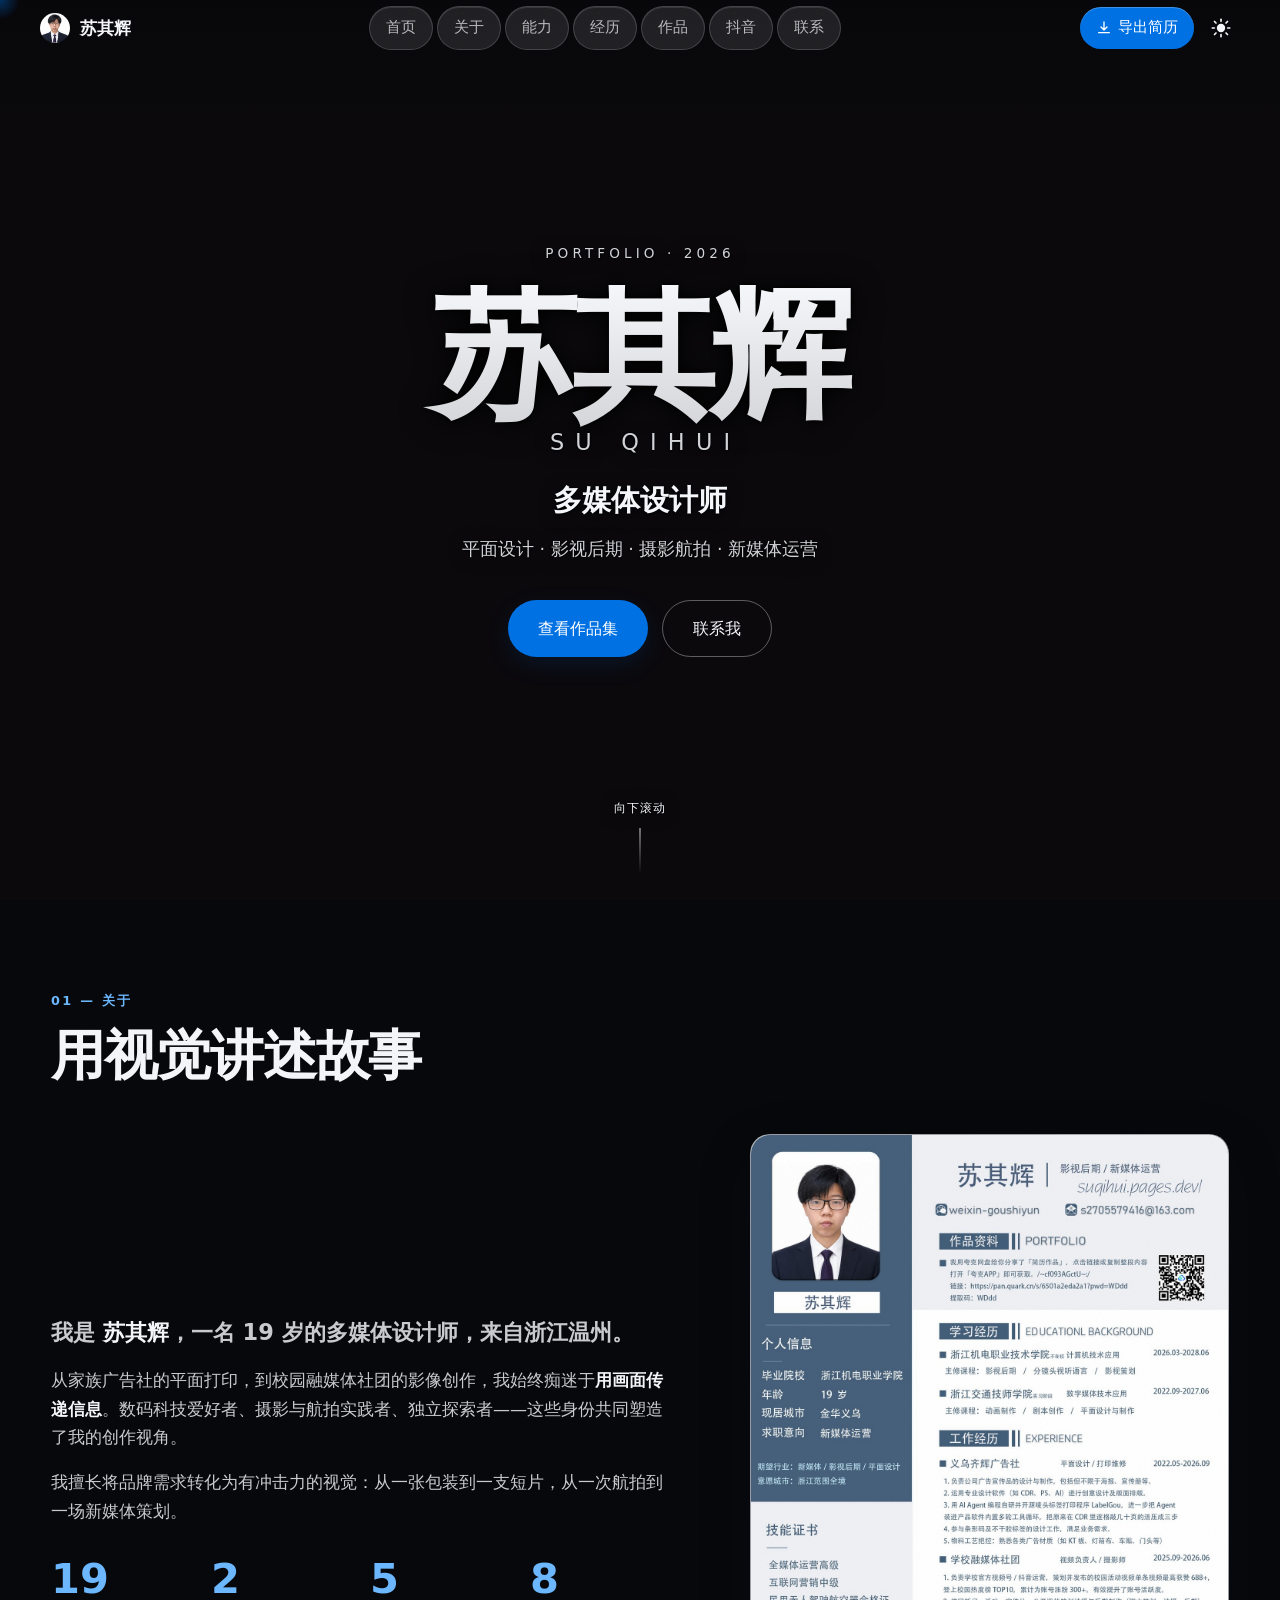
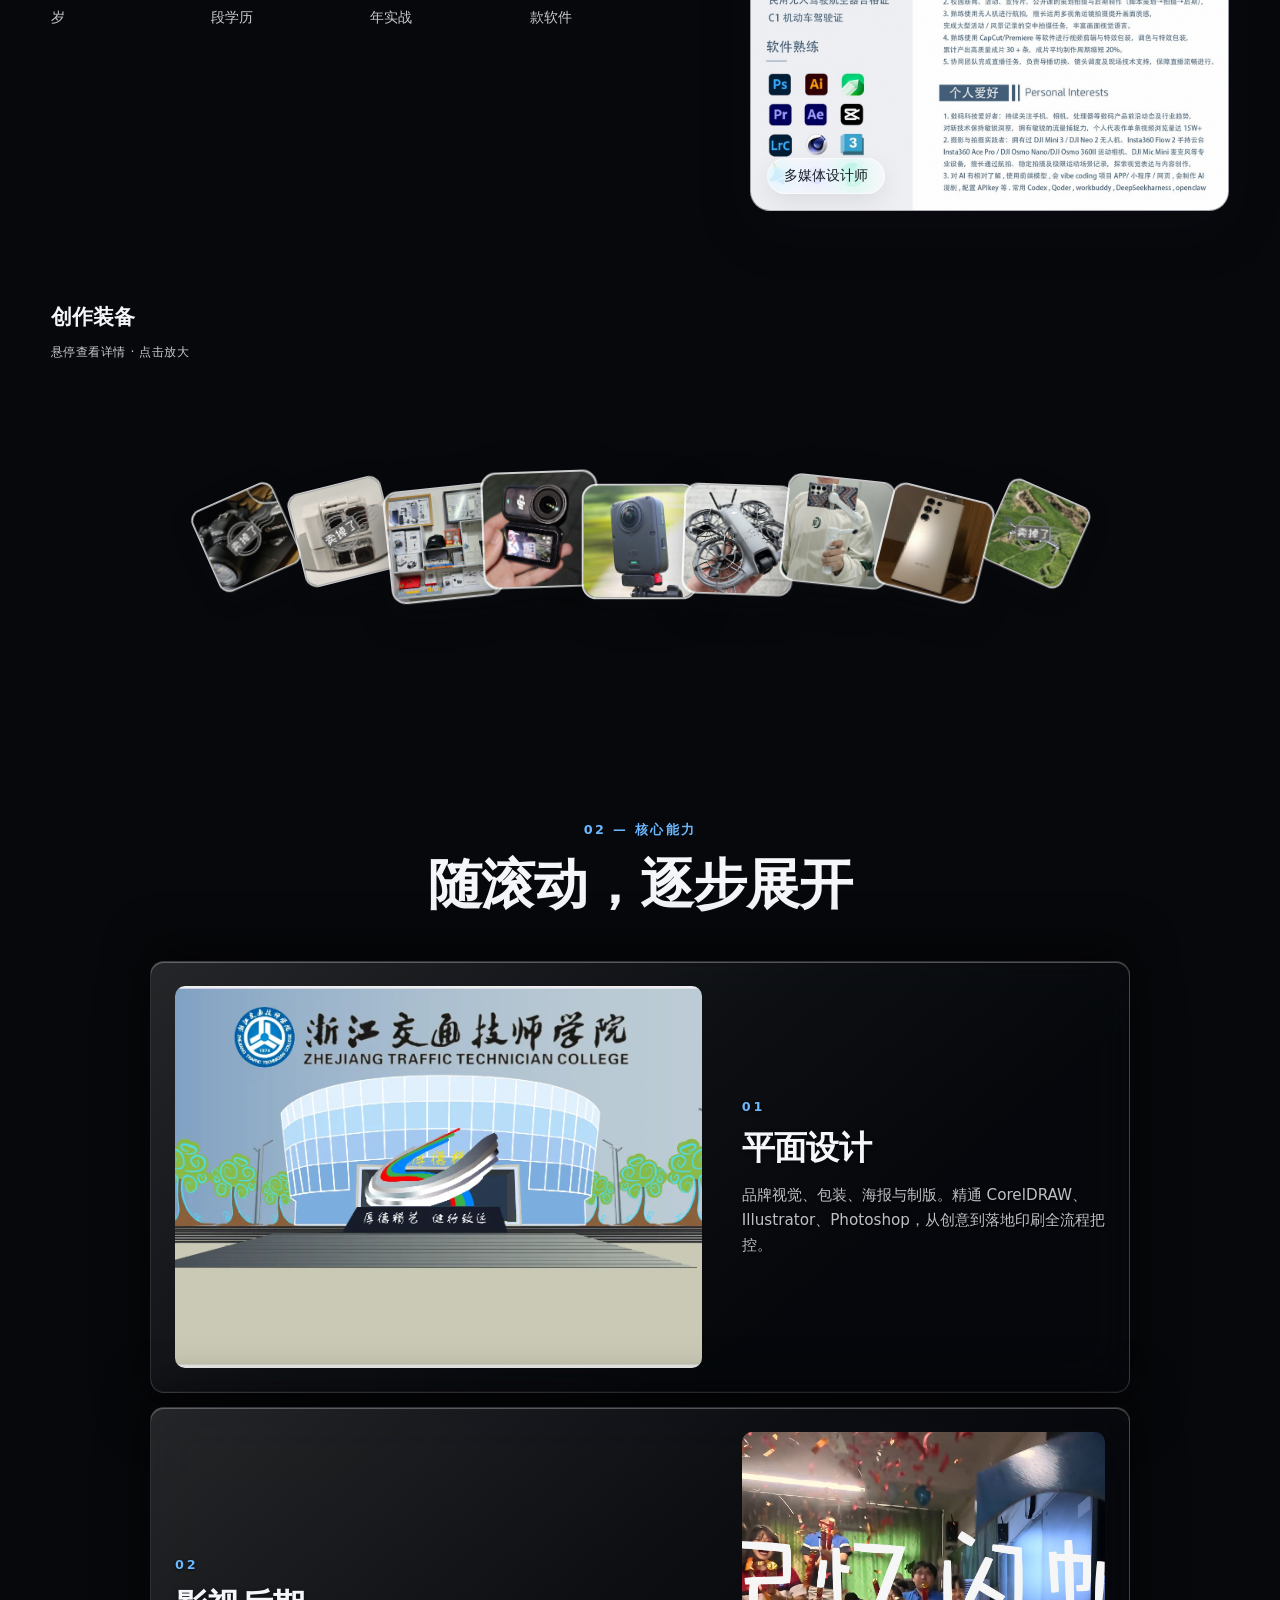
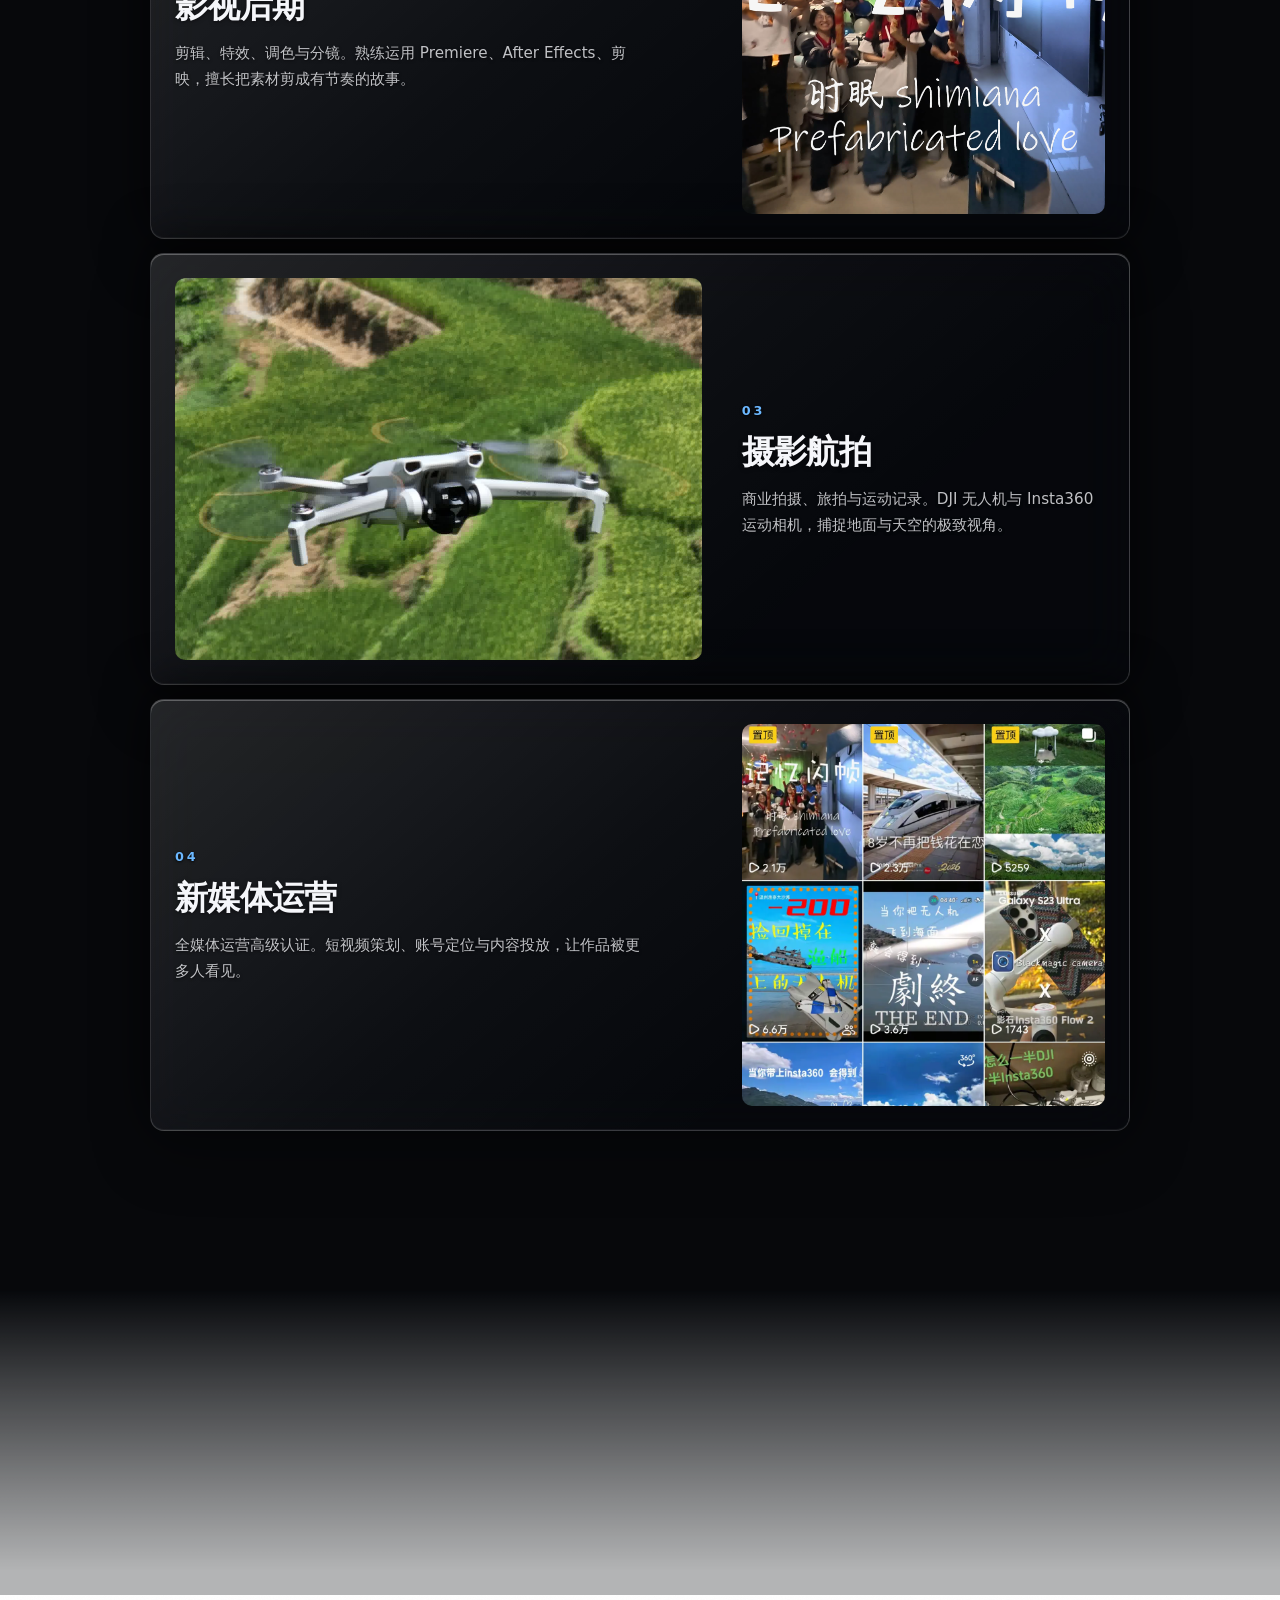
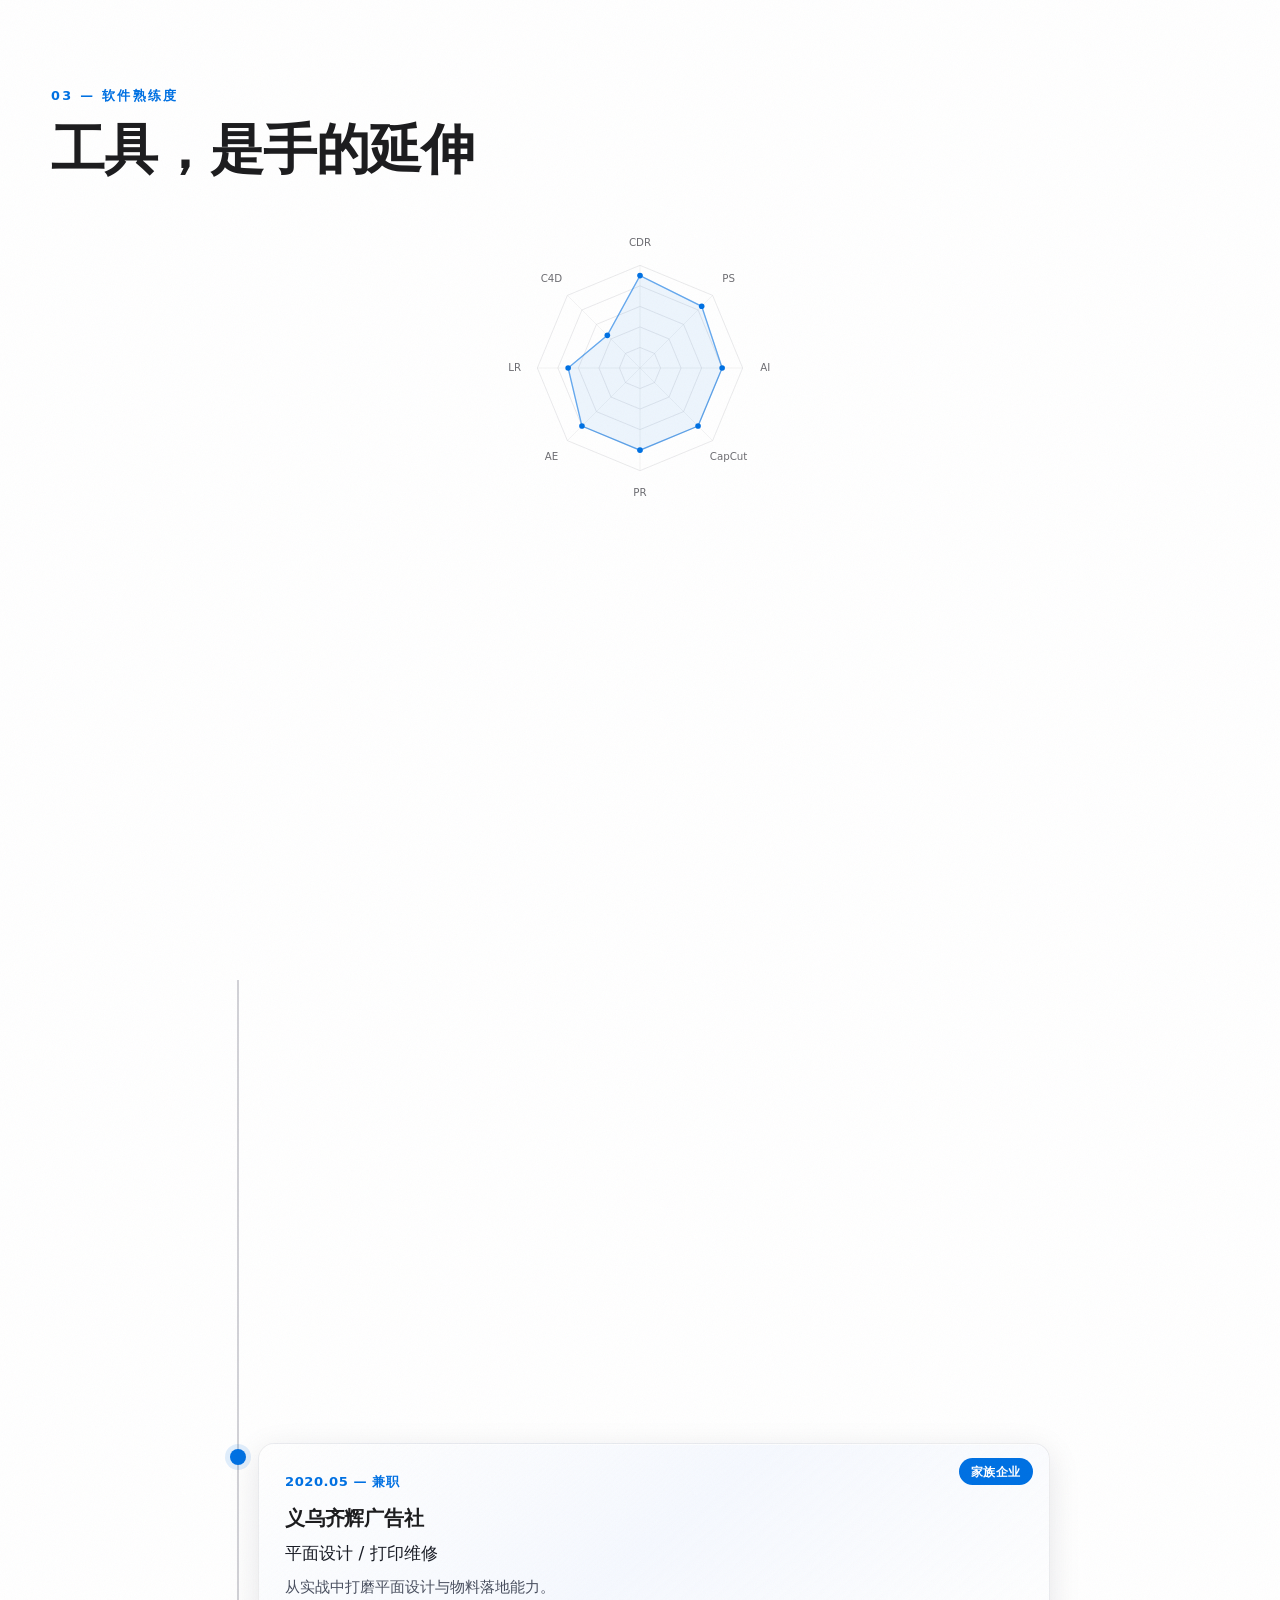
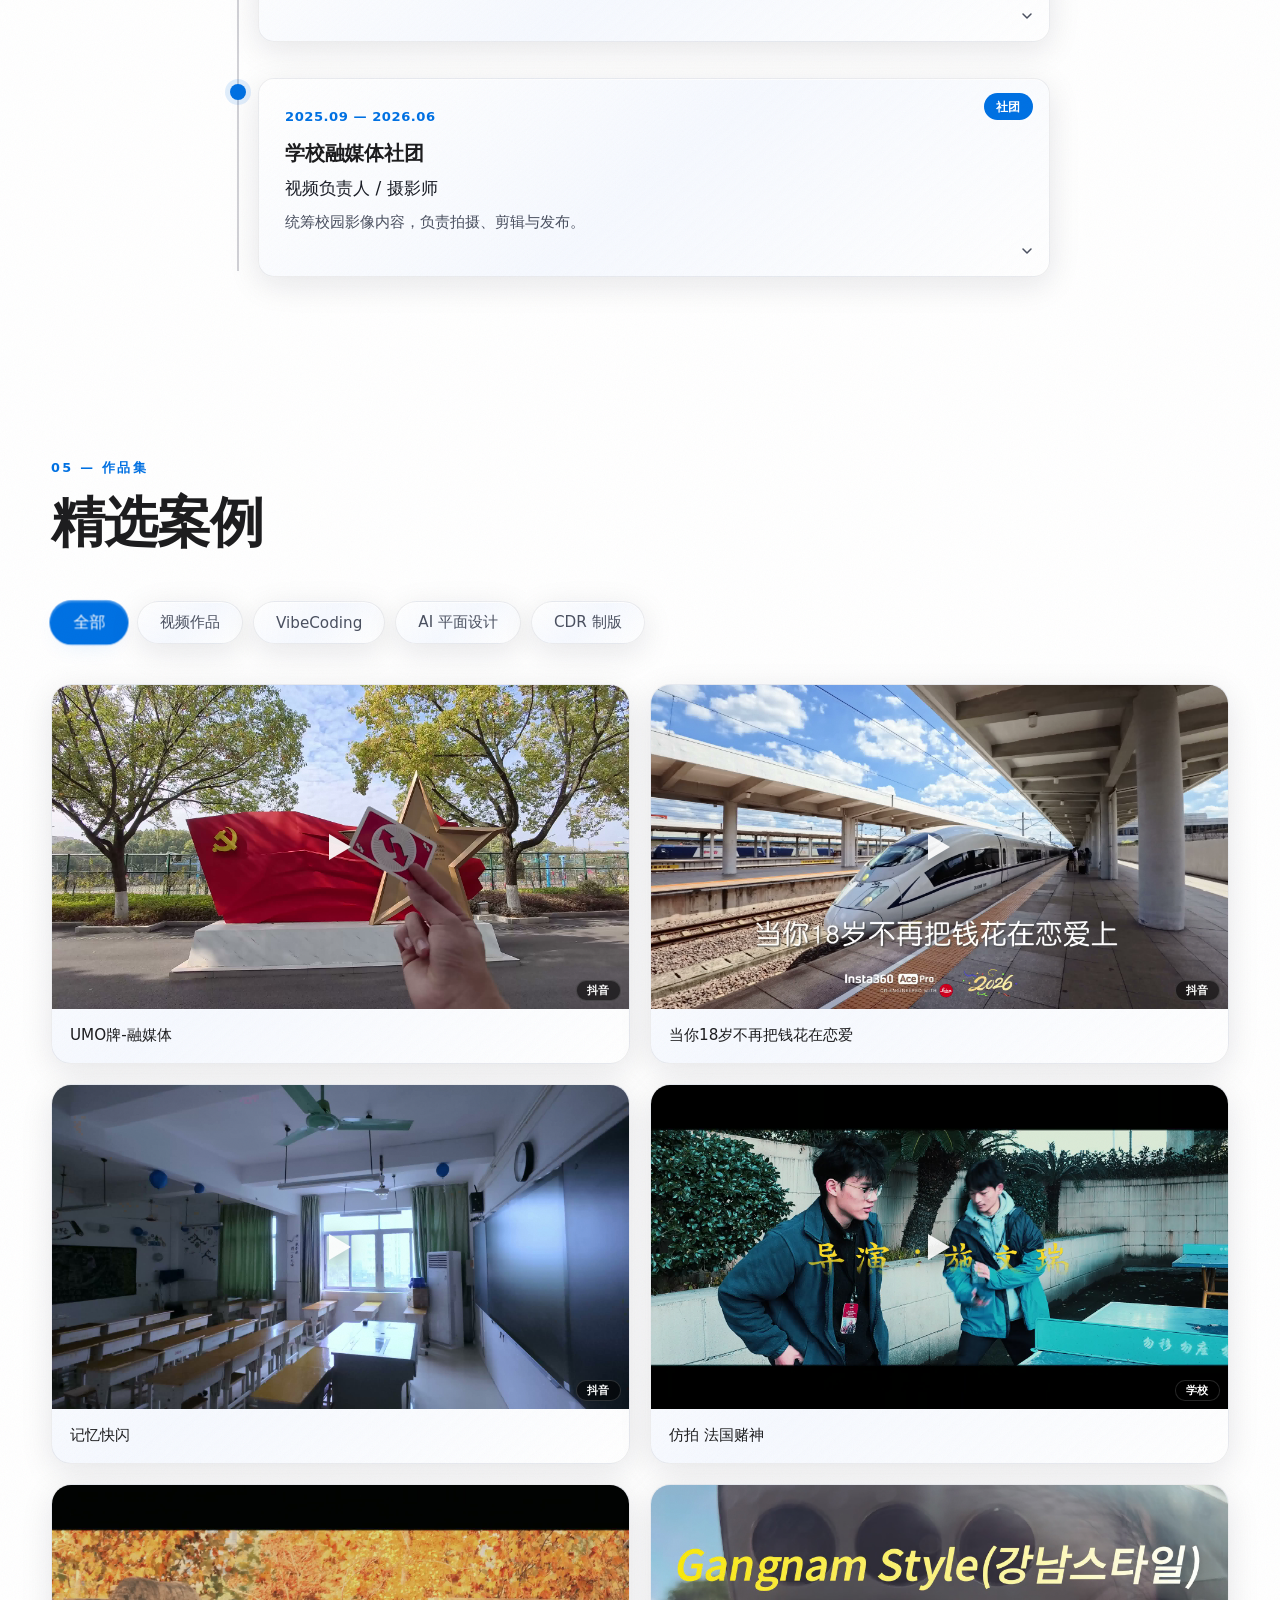
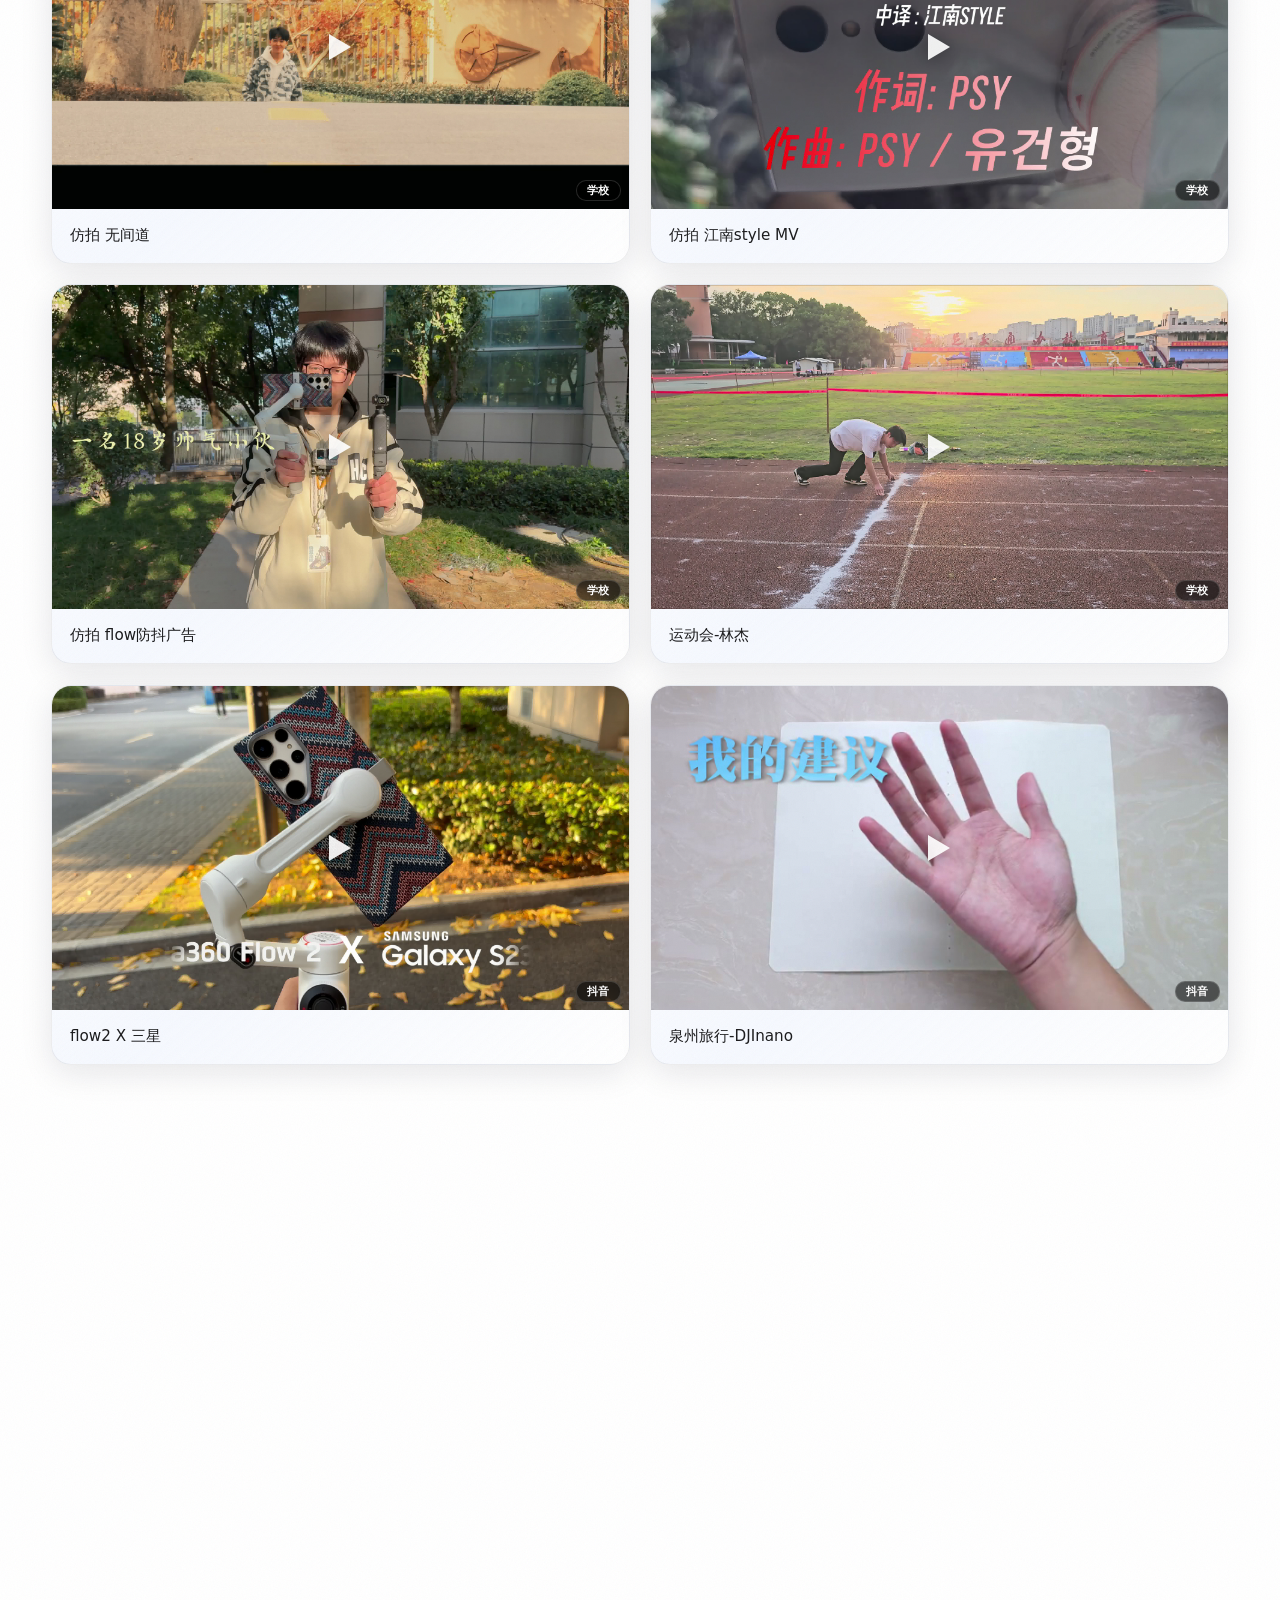
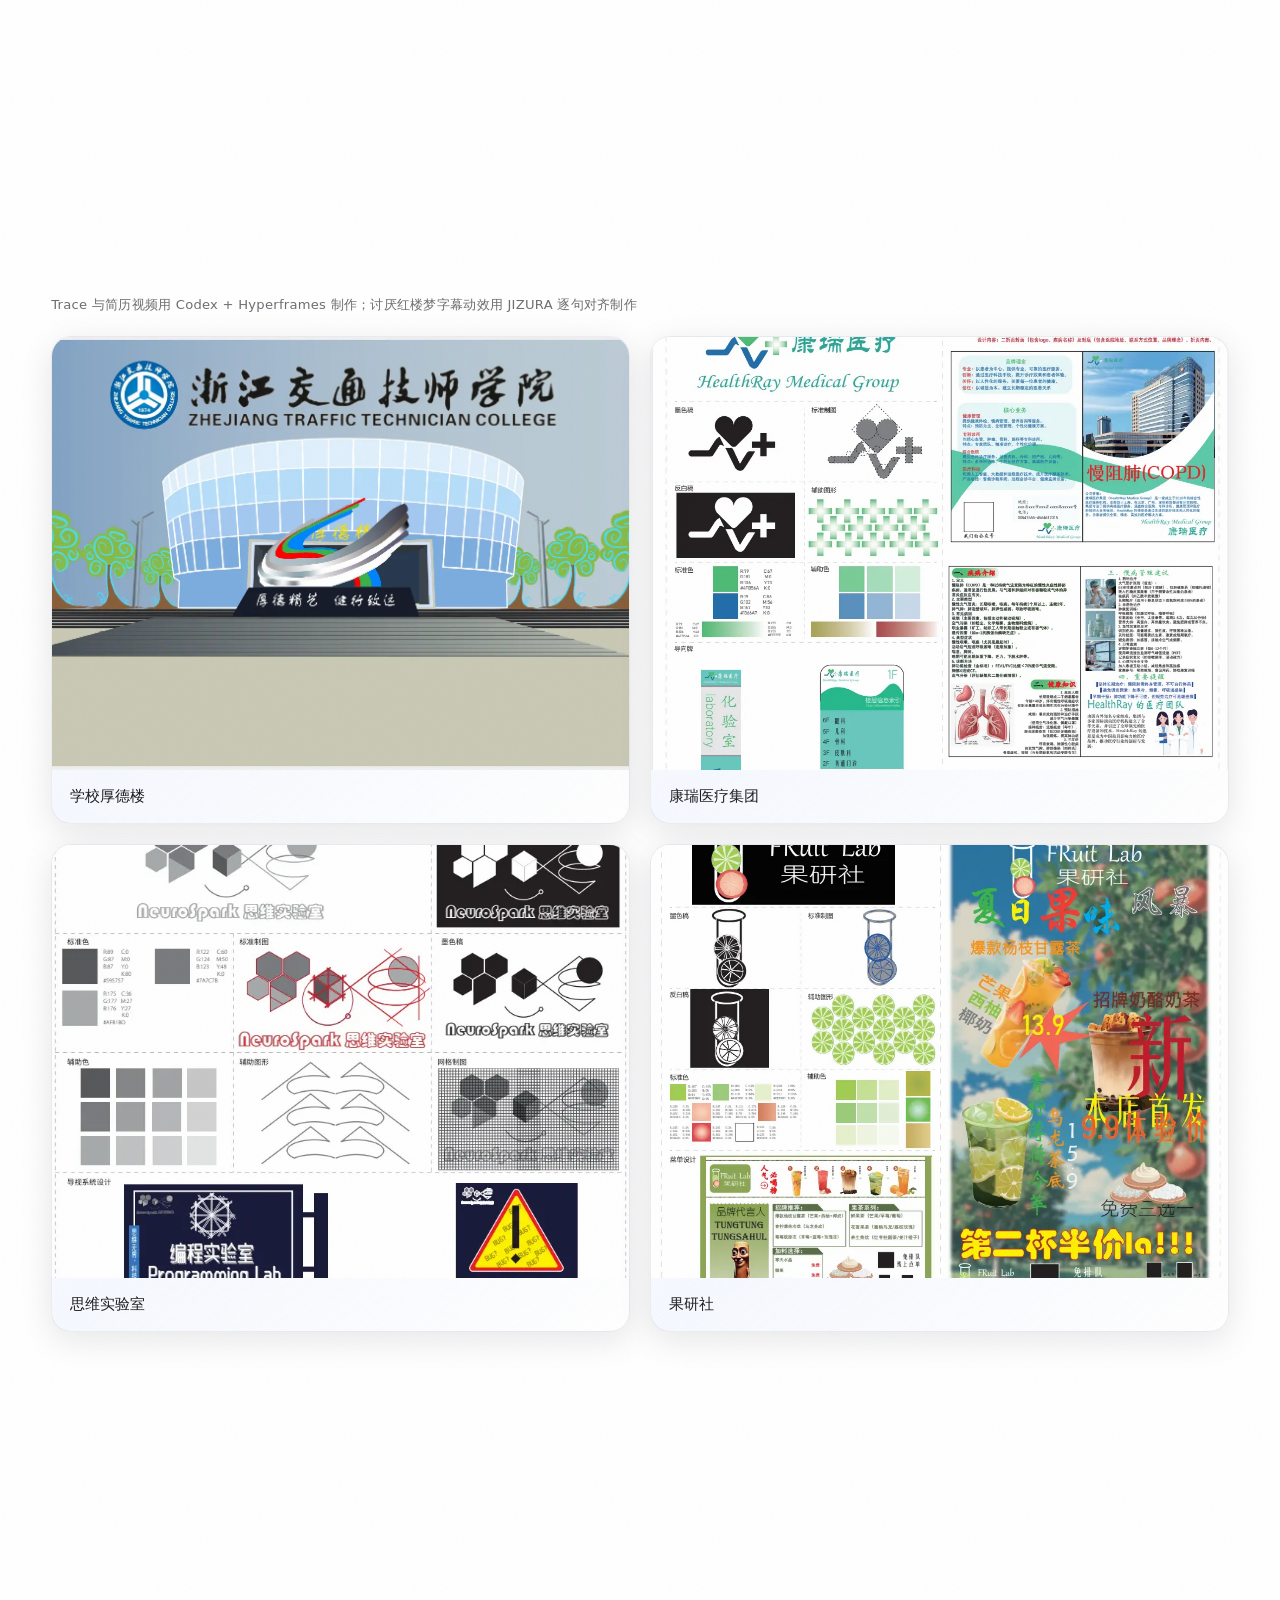
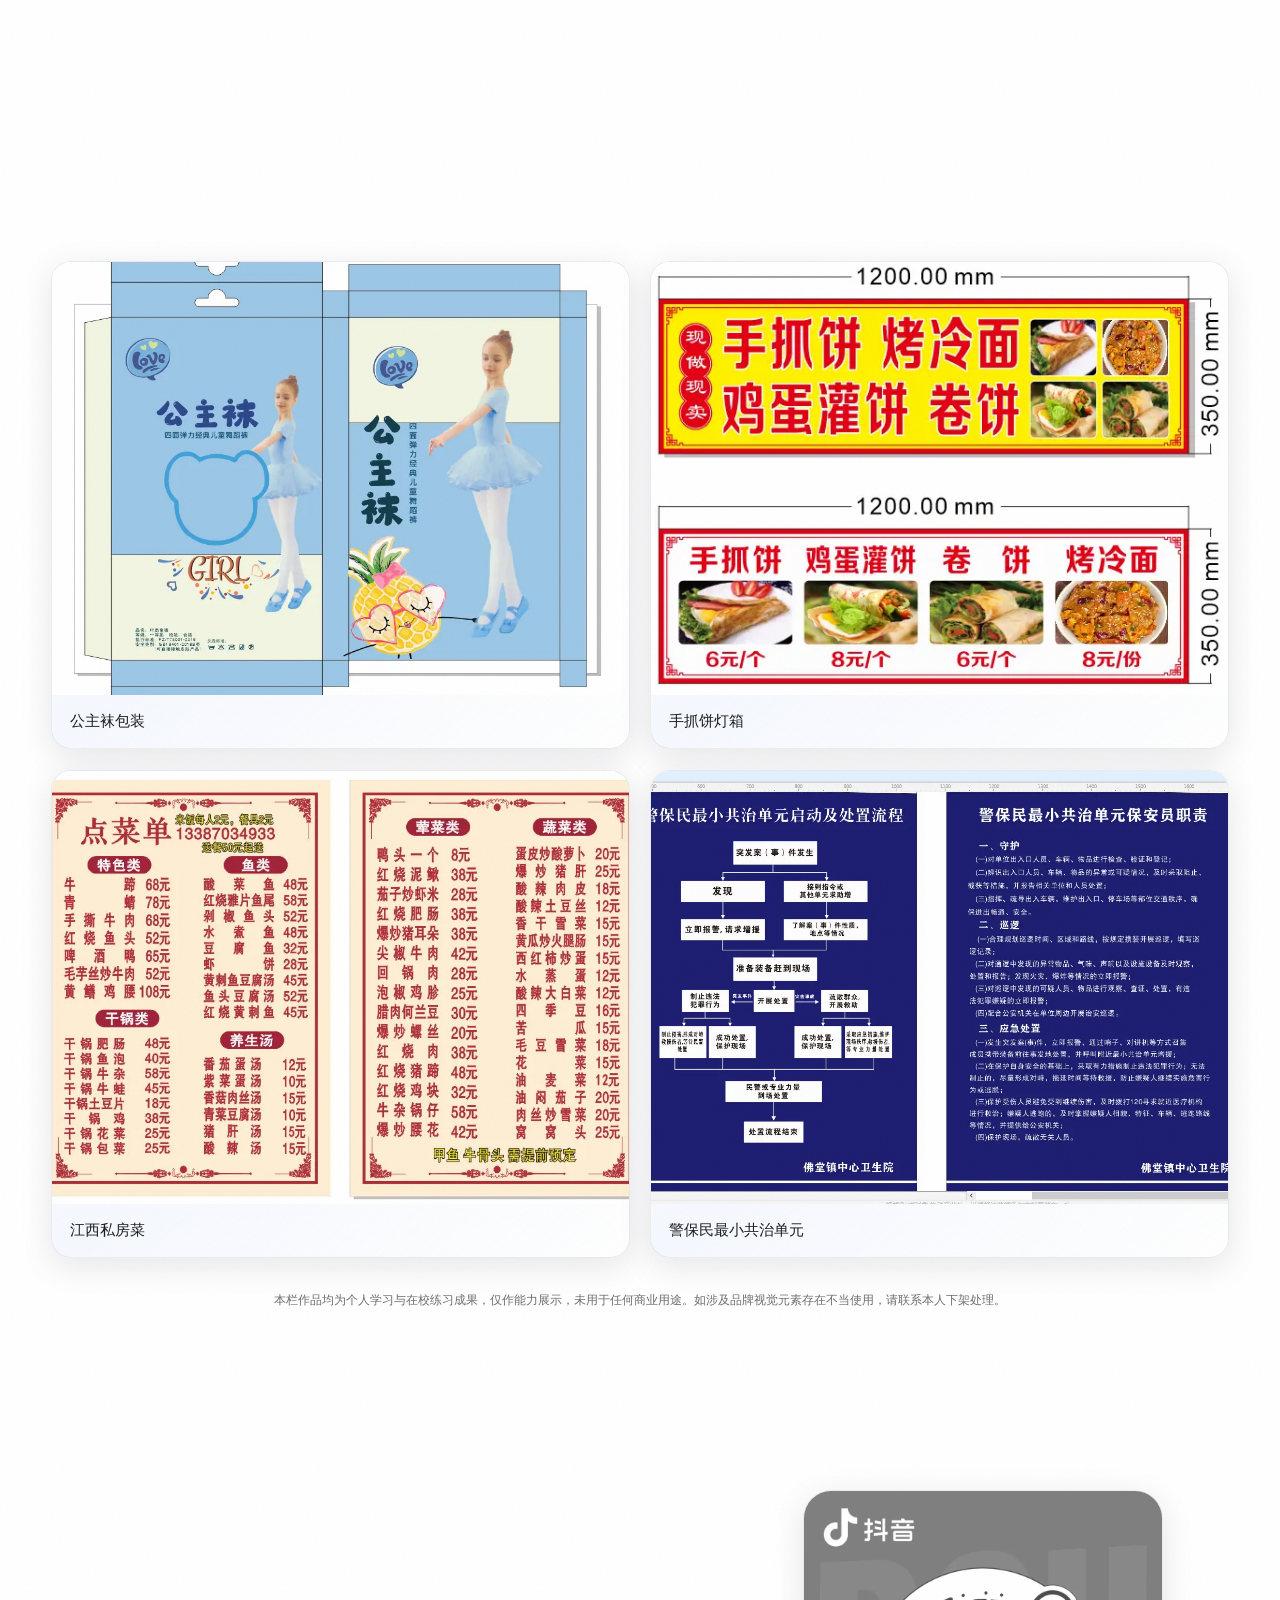
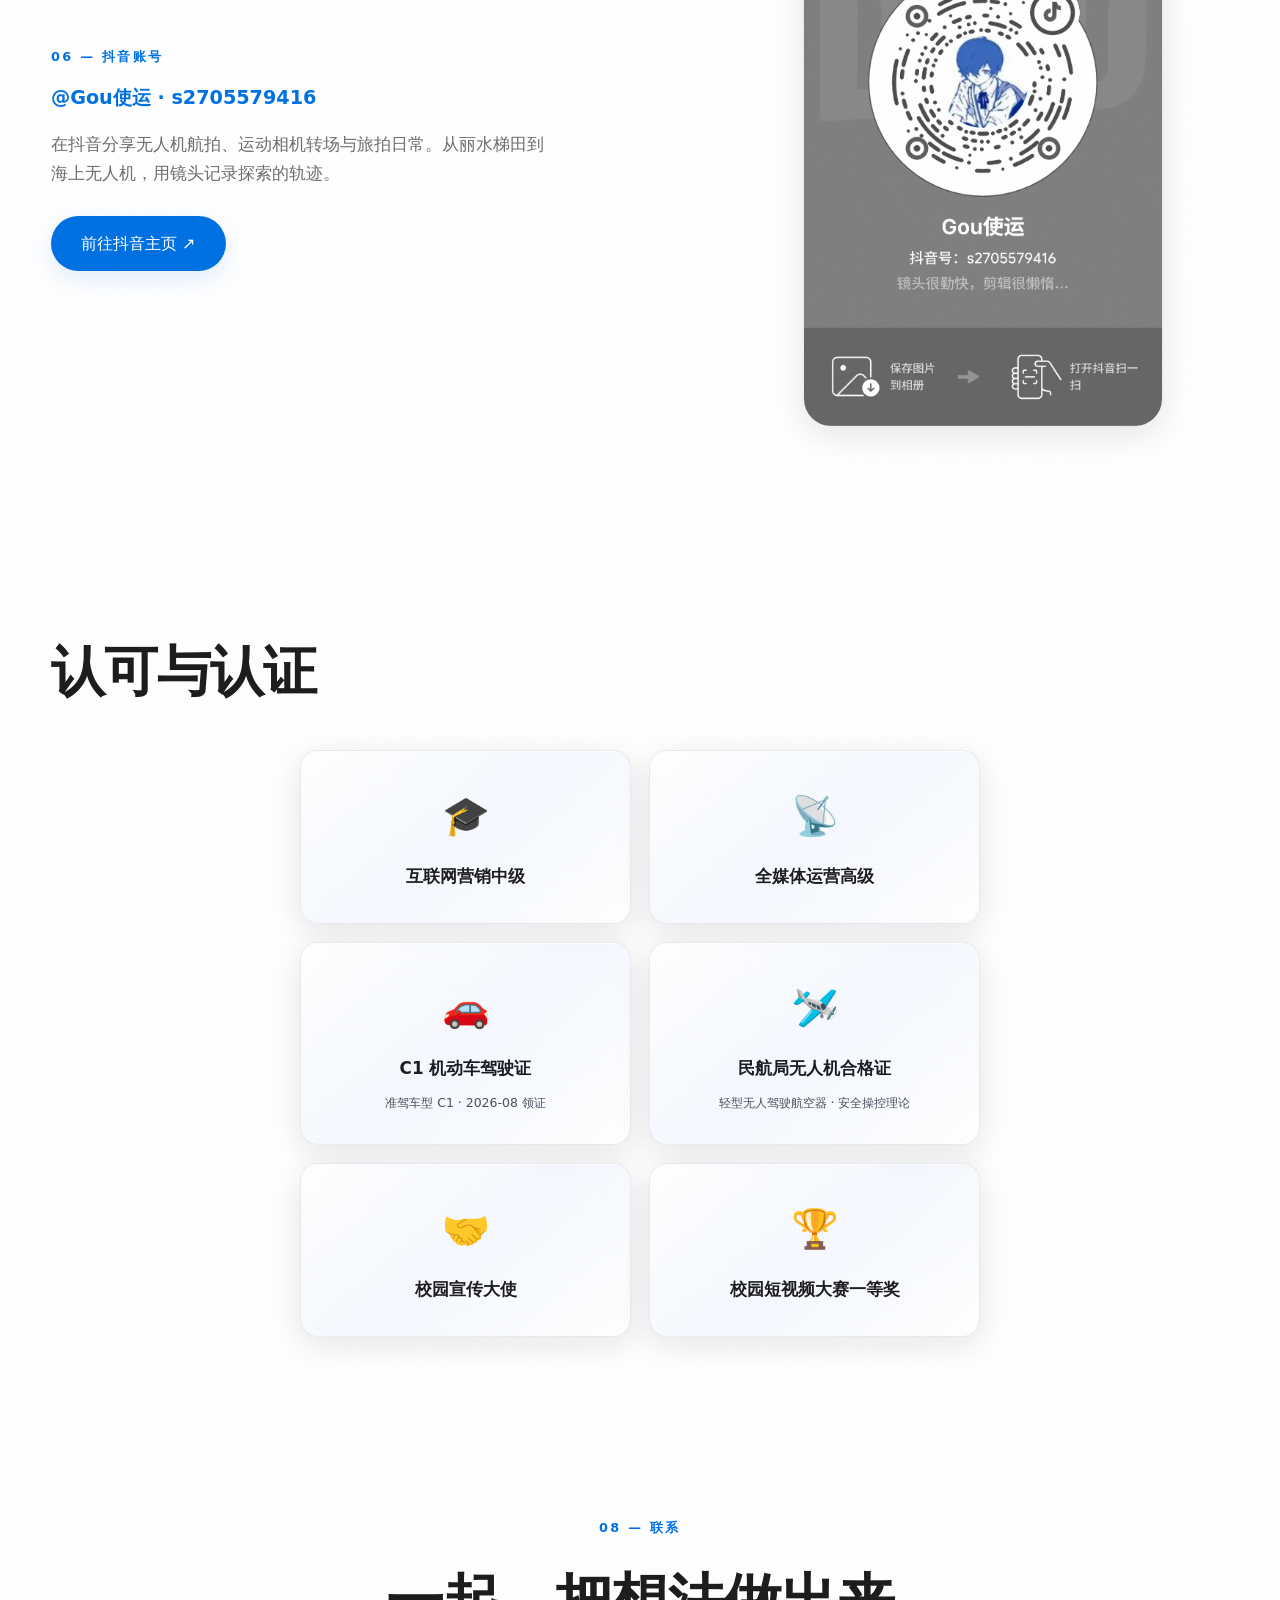
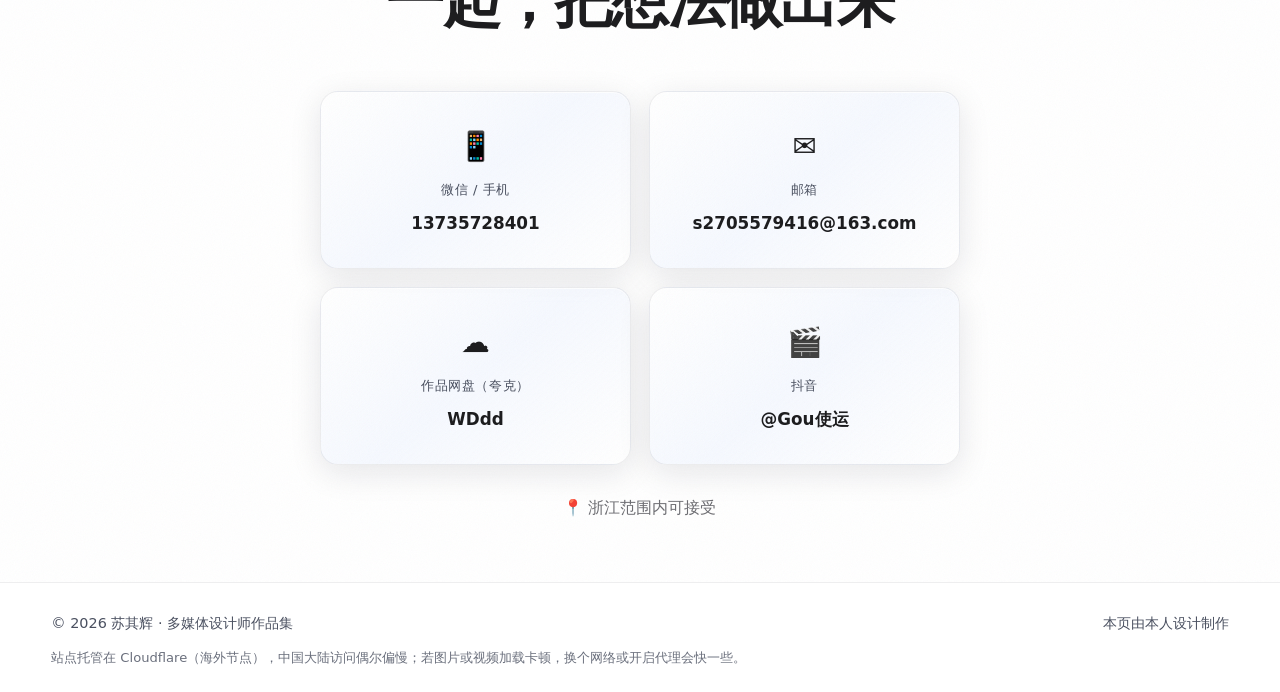
==== commit 1e665794: "第二十四轮：浅色导航再透一档、经历栏外层还原、修深色下软件熟练度区 导航只动 §⑤ 的浅色 --glass-alpha-nav（.72→.58），未吸顶的透明态和深色档不碰； 按最坏背景复算对比仍有 " ====
--- a/index.html
+++ b/index.html
@@ -7,7 +7,7 @@
 <meta name="description" content="苏其辉 — 多媒体设计师。平面设计 / 影视后期 / 摄影航拍 / 新媒体运营作品集。" />
 <meta name="theme-color" content="#ffffff" />
 <link rel="icon" href="assets/img/icons/favicon.svg" type="image/svg+xml" />
-<link rel="stylesheet" href="css/v2-style.css?v=neo46" />
+<link rel="stylesheet" href="css/v2-style.css?v=neo47" />
 <script>
 (function () {
   try {
@@ -248,41 +248,28 @@
       <div class="tl__item" data-reveal>
         <span class="tl__dot"></span>
         <div class="tl__card">
-          <span class="tl__date">2022.09 — 2027.06</span>
-          <h3 class="tl__title">浙江交通技师学院 <span class="tl__badge">实习阶段</span></h3>
+          <span class="tl__date">2022.09 — 2027.06（开启实习）</span>
+          <h3 class="tl__title">浙江交通技师学院 <span class="tl__badge">中专/中技</span></h3>
           <p class="tl__sub">数字媒体技术应用</p>
-          <button class="tl__toggle" aria-label="展开详情">
-            <svg class="tl__arrow" width="12" height="12" viewBox="0 0 12 12" aria-hidden="true"><path d="M2 4l4 4 4-4" stroke="currentColor" stroke-width="1.5" fill="none" stroke-linecap="round" stroke-linejoin="round"/></svg>
-          </button>
-          <div class="tl__detail">
-            <p>主修课程：动画制作</p>
-            <p>主修课程：剧本创作</p>
-            <p>主修课程：平面设计与制作</p>
-          </div>
+          <p class="tl__meta">主修：动画制作 / 剧本创作 / 平面设计与制作</p>
         </div>
       </div>
       <div class="tl__item" data-reveal>
         <span class="tl__dot"></span>
         <div class="tl__card">
           <span class="tl__date">2026.03 — 2028.06</span>
-          <h3 class="tl__title">浙江机电职业技术学院 <span class="tl__badge">不在校</span></h3>
-          <p class="tl__sub">计算机技术应用</p>
-          <button class="tl__toggle" aria-label="展开详情">
-            <svg class="tl__arrow" width="12" height="12" viewBox="0 0 12 12" aria-hidden="true"><path d="M2 4l4 4 4-4" stroke="currentColor" stroke-width="1.5" fill="none" stroke-linecap="round" stroke-linejoin="round"/></svg>
-          </button>
-          <div class="tl__detail">
-            <p>主修课程：影视后期</p>
-            <p>主修课程：分镜头视听语言</p>
-            <p>主修课程：影视策划</p>
-          </div>
+          <h3 class="tl__title">浙江机电职业技术学院 <em>（函授）</em><span class="tl__badge">大专</span></h3>
+          <p class="tl__sub">数字媒体技术应用</p>
+          <p class="tl__meta">主修：影视后期 / 分镜头视听语言 / 影视策划</p>
         </div>
       </div>
       <div class="tl__item" data-reveal>
         <span class="tl__dot"></span>
         <div class="tl__card">
-          <span class="tl__date">2022.05 — 2026.09</span>
-          <h3 class="tl__title">义乌齐辉广告社 <span class="tl__badge">工作经历</span></h3>
+          <span class="tl__date">2020.05 — 兼职</span>
+          <h3 class="tl__title">义乌齐辉广告社 <span class="tl__badge">家族企业</span></h3>
           <p class="tl__sub">平面设计 / 打印维修</p>
+          <p class="tl__meta">从实战中打磨平面设计与物料落地能力。</p>
           <button class="tl__toggle" aria-label="展开详情">
             <svg class="tl__arrow" width="12" height="12" viewBox="0 0 12 12" aria-hidden="true"><path d="M2 4l4 4 4-4" stroke="currentColor" stroke-width="1.5" fill="none" stroke-linecap="round" stroke-linejoin="round"/></svg>
           </button>
@@ -299,8 +286,9 @@
         <span class="tl__dot"></span>
         <div class="tl__card">
           <span class="tl__date">2025.09 — 2026.06</span>
-          <h3 class="tl__title">学校融媒体社团 <span class="tl__badge">工作经历</span></h3>
+          <h3 class="tl__title">学校融媒体社团 <span class="tl__badge">社团</span></h3>
           <p class="tl__sub">视频负责人 / 摄影师</p>
+          <p class="tl__meta">统筹校园影像内容，负责拍摄、剪辑与发布。</p>
           <button class="tl__toggle" aria-label="展开详情">
             <svg class="tl__arrow" width="12" height="12" viewBox="0 0 12 12" aria-hidden="true"><path d="M2 4l4 4 4-4" stroke="currentColor" stroke-width="1.5" fill="none" stroke-linecap="round" stroke-linejoin="round"/></svg>
           </button>
@@ -313,7 +301,6 @@
           </div>
         </div>
       </div>
-    </div>
   </div>
 </section>
 
@@ -629,6 +616,6 @@
   <span class="back-top__text">UP</span>
 </button>
 
-<script src="js/v2-main.js?v=neo18"></script>
+<script src="js/v2-main.js?v=neo19"></script>
 </body>
 </html>
--- a/css/v2-style.css
+++ b/css/v2-style.css
@@ -1208,7 +1208,9 @@
    ⑤ 移动端：玻璃层越少越省，模糊降一档、底子加厚（可读性优先）
    ------------------------------------------------------------------------- */
 @media (max-width: 768px) {
-  :root, [data-theme="light"] { --glass-blur: 10px; --glass-alpha: .68; --glass-alpha-nav: .72; }
+  /* 浅色吸顶导航再透一档（.72 → .58）：只动吸顶后的那一态，
+     未吸顶的透明态和深色档都不碰。 */
+  :root, [data-theme="light"] { --glass-blur: 10px; --glass-alpha: .68; --glass-alpha-nav: .58; }
   [data-theme="dark"] { --glass-blur: 16px; --glass-alpha: .14; --glass-alpha-nav: .12; }
   .lightbox__caption { max-width: 86vw; font-size: .85rem; }
 }
@@ -1411,3 +1413,31 @@
     background-color: #161617;
   }
 }
+
+/* -------------------------------------------------------------------------
+   ⑩ 深色模式修正：03 软件熟练度区
+   这个区在深色下"黑到看不见"有三层原因，实测出来的：
+     a) `.skill-icon` 默认 `opacity: .5`（只有 hover/active 才回到 1）。浅色下是
+        白底上的淡灰胶囊，读得出来；深色下变成"黑牌 + 五成透明"，直接糊进背景。
+     b) 深色玻璃牌是 `白 .12 叠纯黑 ≈ #1f1f1f`，而 CorelDRAW / 剪映 / Cinema 4D /
+        即梦 / Codex 这些品牌 logo 本身就是深色稿（是给浅底设计的），对比只剩 1 点几。
+     c) 雷达图的 `.radar-grid` / `.radar-axis` 用 `var(--line)` = `rgb(42,42,44)`
+        压在 `rgb(0,0,0)` 上，对比约 1.2:1，整个网骨架看不见。
+   解法：深色下把 logo 牌做成"亮色小牌"（品牌标志按设计意图回到浅底），
+   透明度抬回来；雷达骨架改用白色半透明描边。浅色一侧一个字没动。
+   ------------------------------------------------------------------------- */
+[data-theme="dark"] .skill-icon {
+  background: rgba(255, 255, 255, .92);
+  border-color: rgba(255, 255, 255, .92);
+  opacity: .86;
+  --text: #1a1d26;
+  --text-2: #4a5060;
+}
+[data-theme="dark"] .skill-icon:hover,
+[data-theme="dark"] .skill-icon.is-active { opacity: 1; border-color: var(--accent); }
+[data-theme="dark"] .skill-icon--ai { opacity: .92; }
+[data-theme="dark"] .skill-icon--ai:hover { opacity: 1; }
+[data-theme="dark"] .skills__radar .radar-grid { stroke: rgba(255, 255, 255, .22); }
+[data-theme="dark"] .skills__radar .radar-axis { stroke: rgba(255, 255, 255, .14); }
+[data-theme="dark"] .skills__radar .radar-poly { fill: rgba(41, 151, 255, .20); }
+[data-theme="dark"] .skills__radar .radar-label { fill: #c7c7cc; }
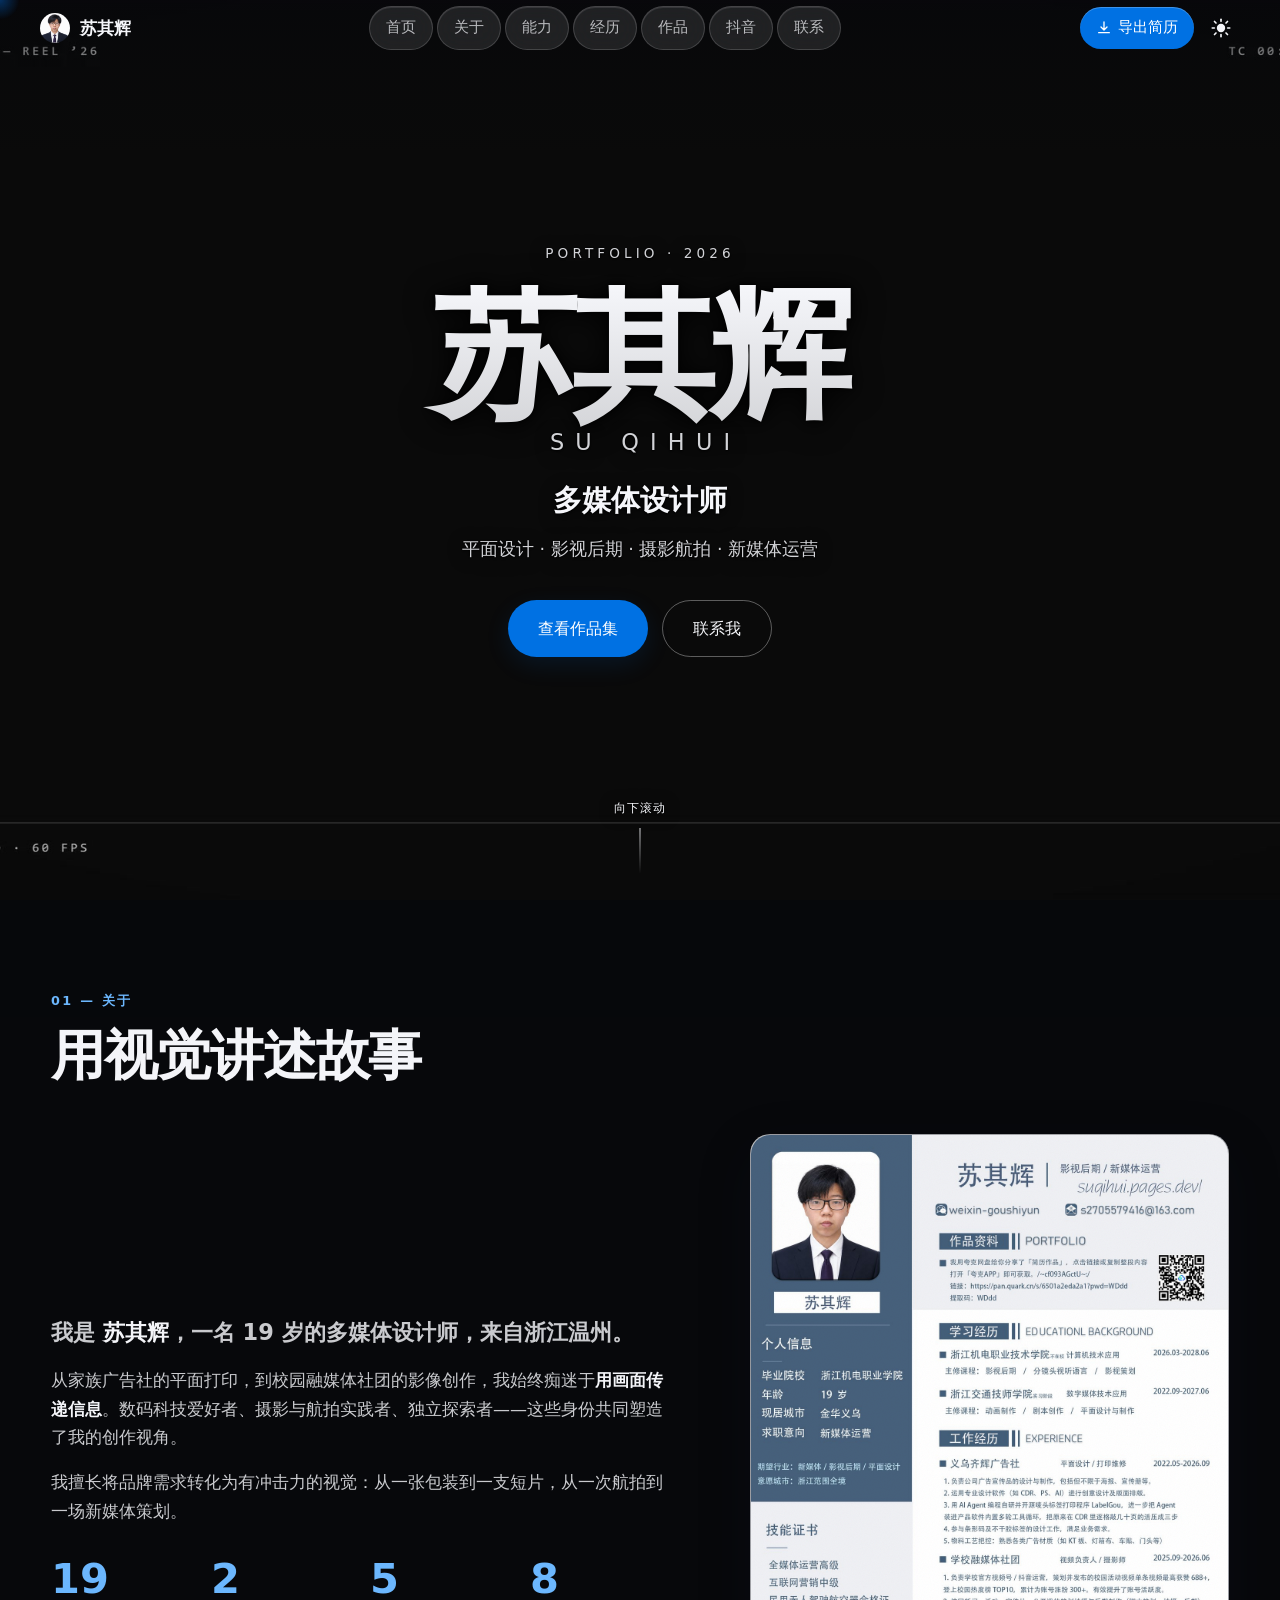
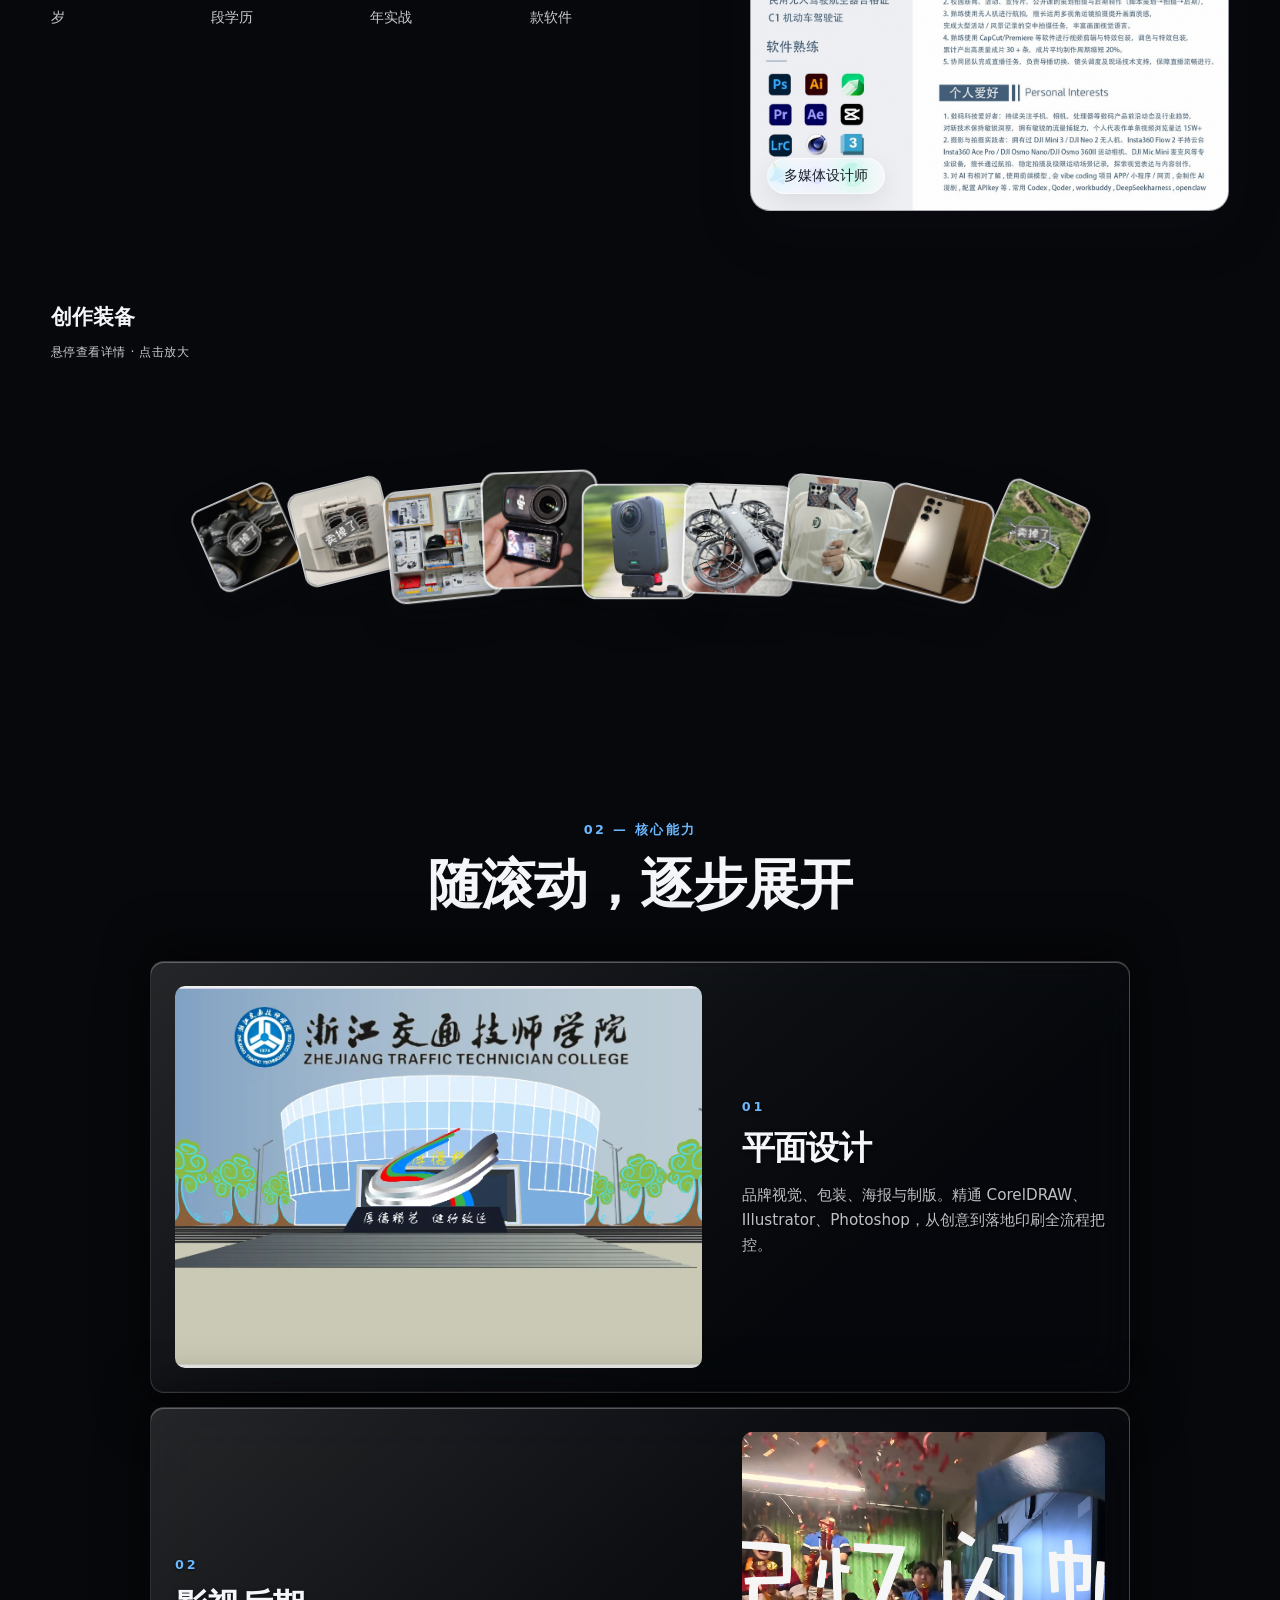
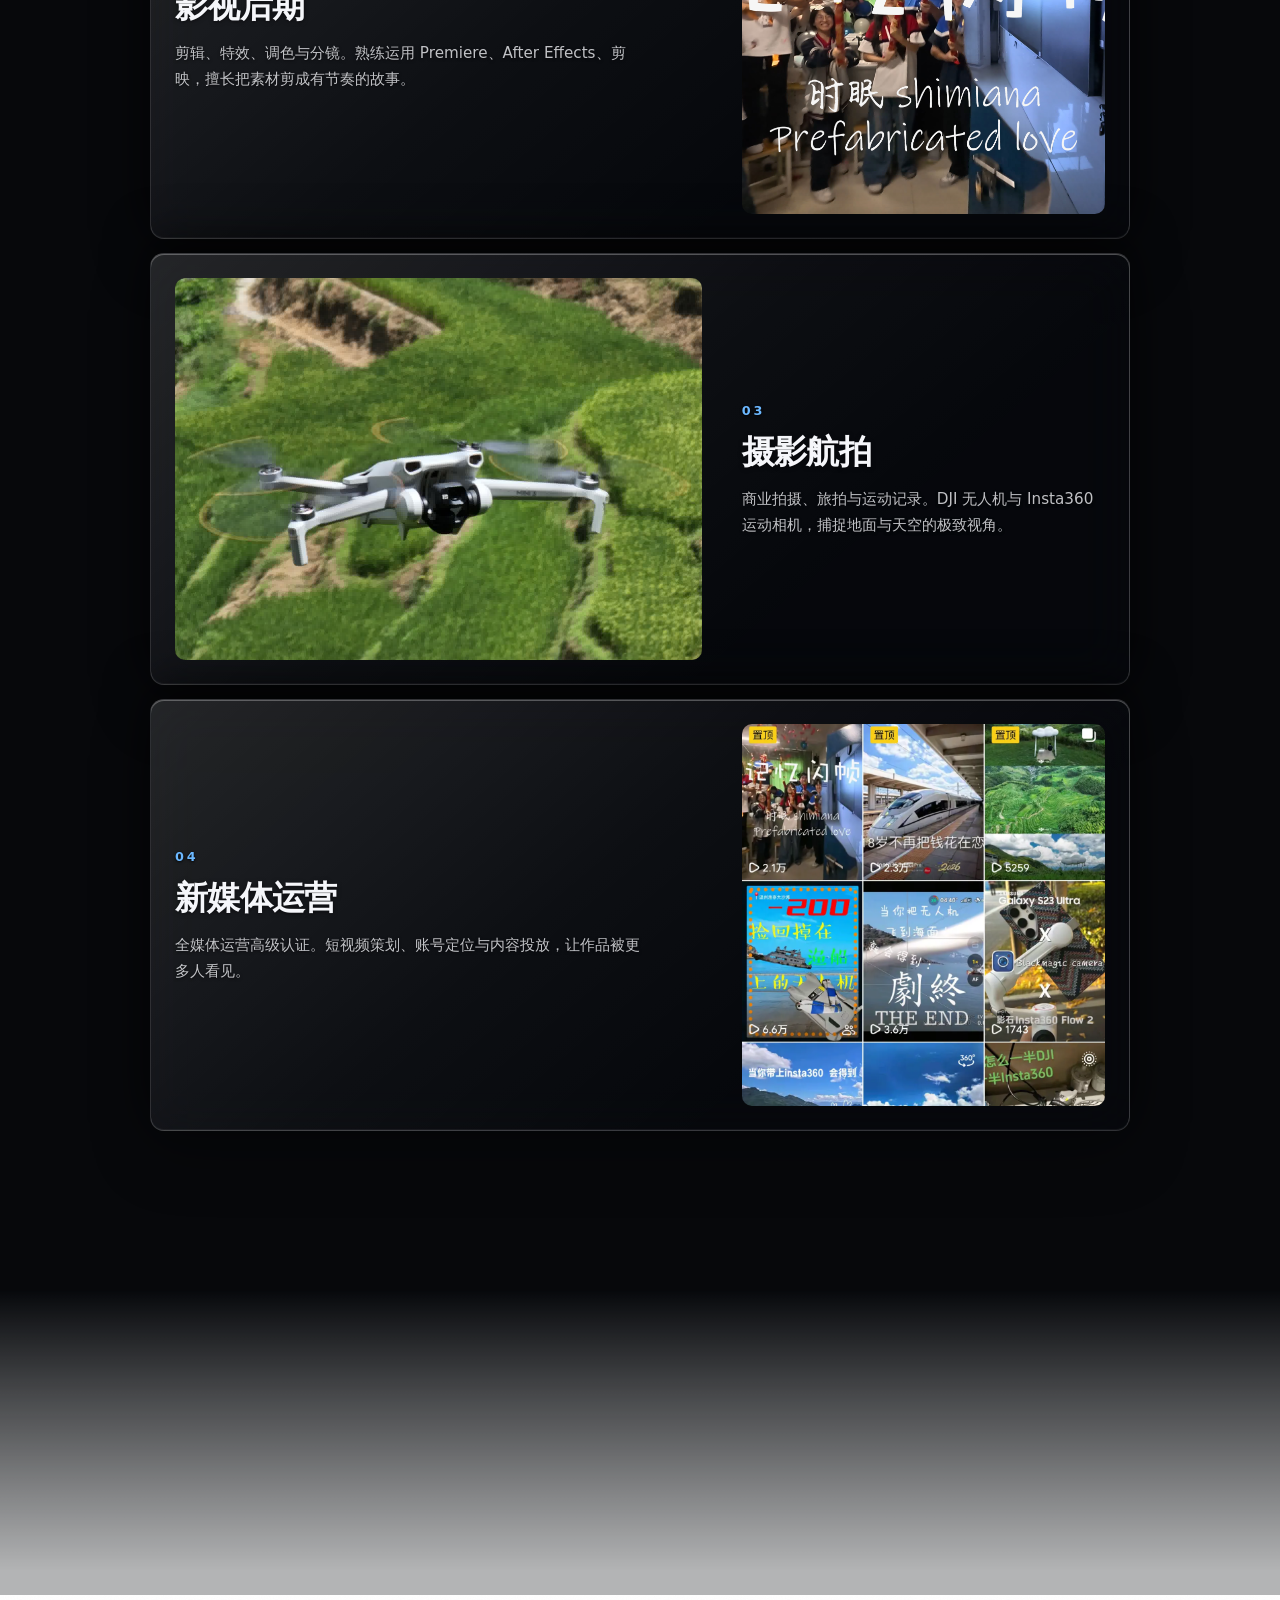
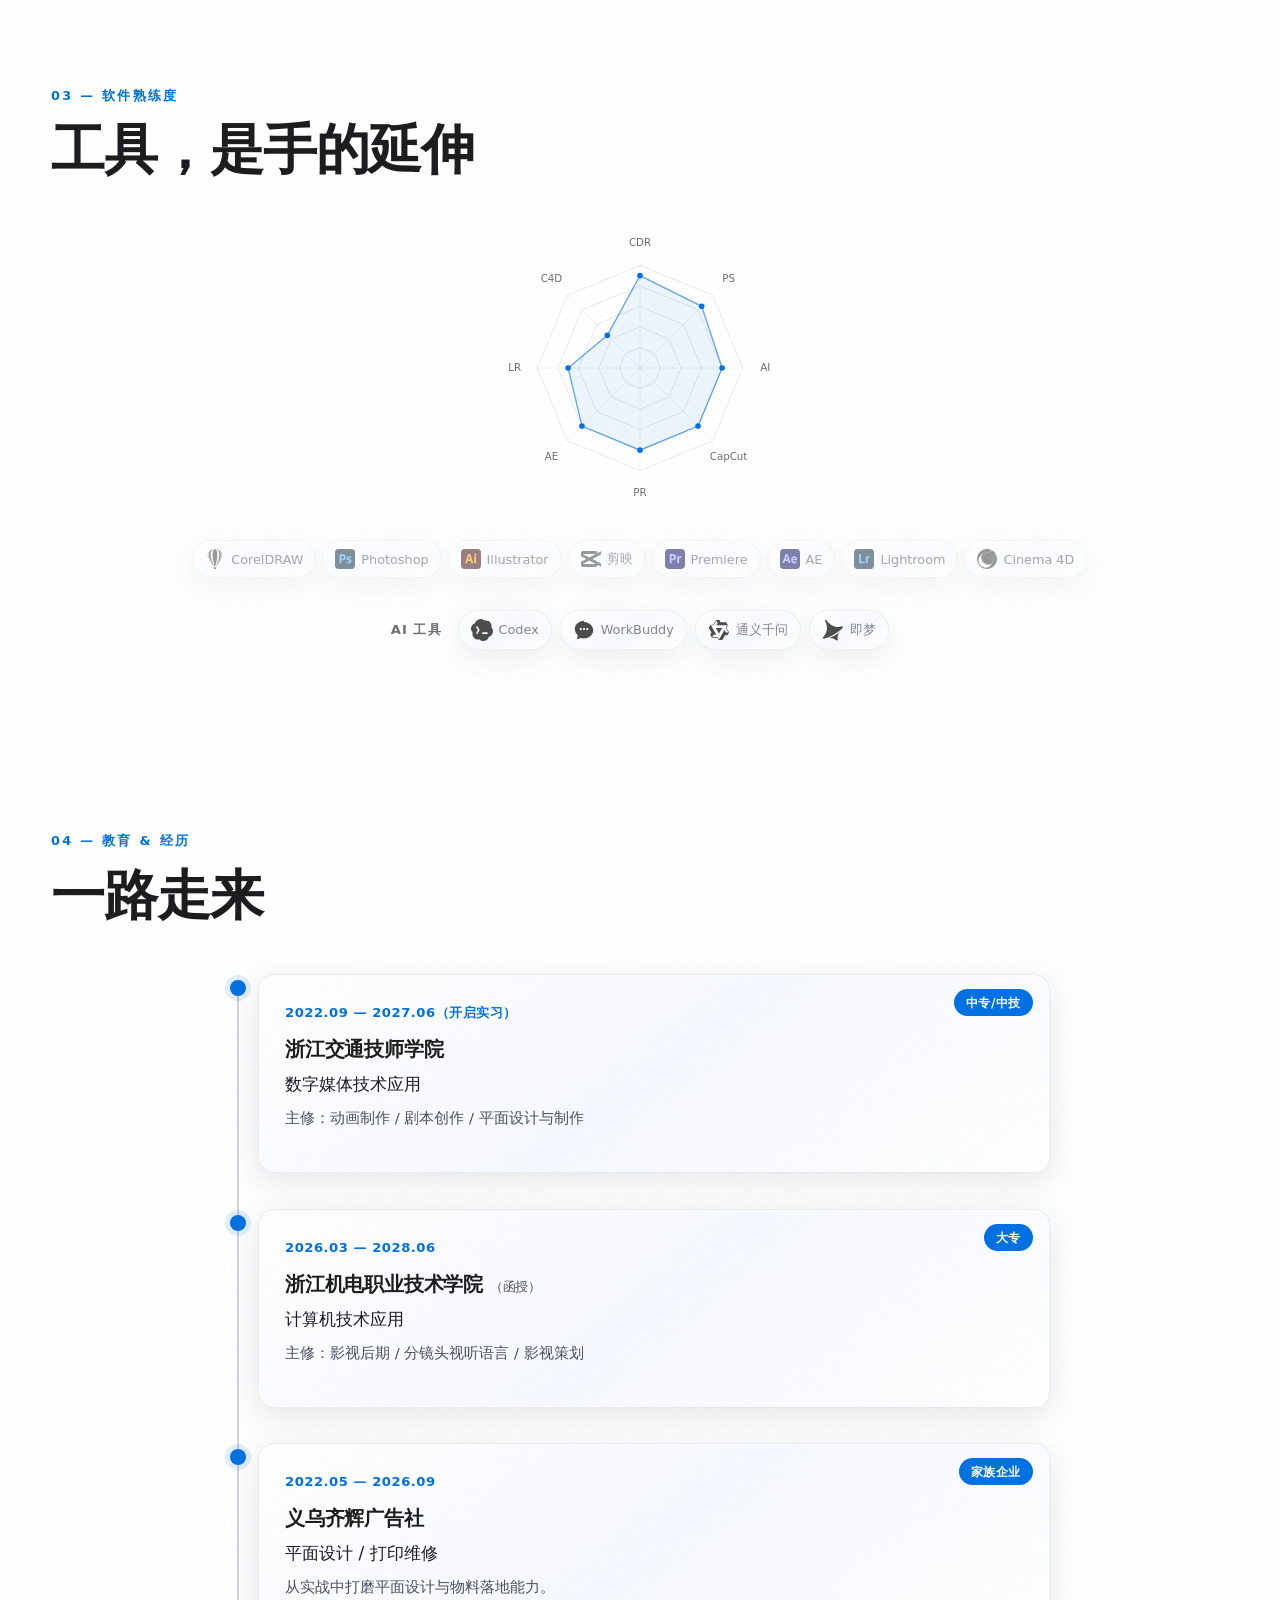
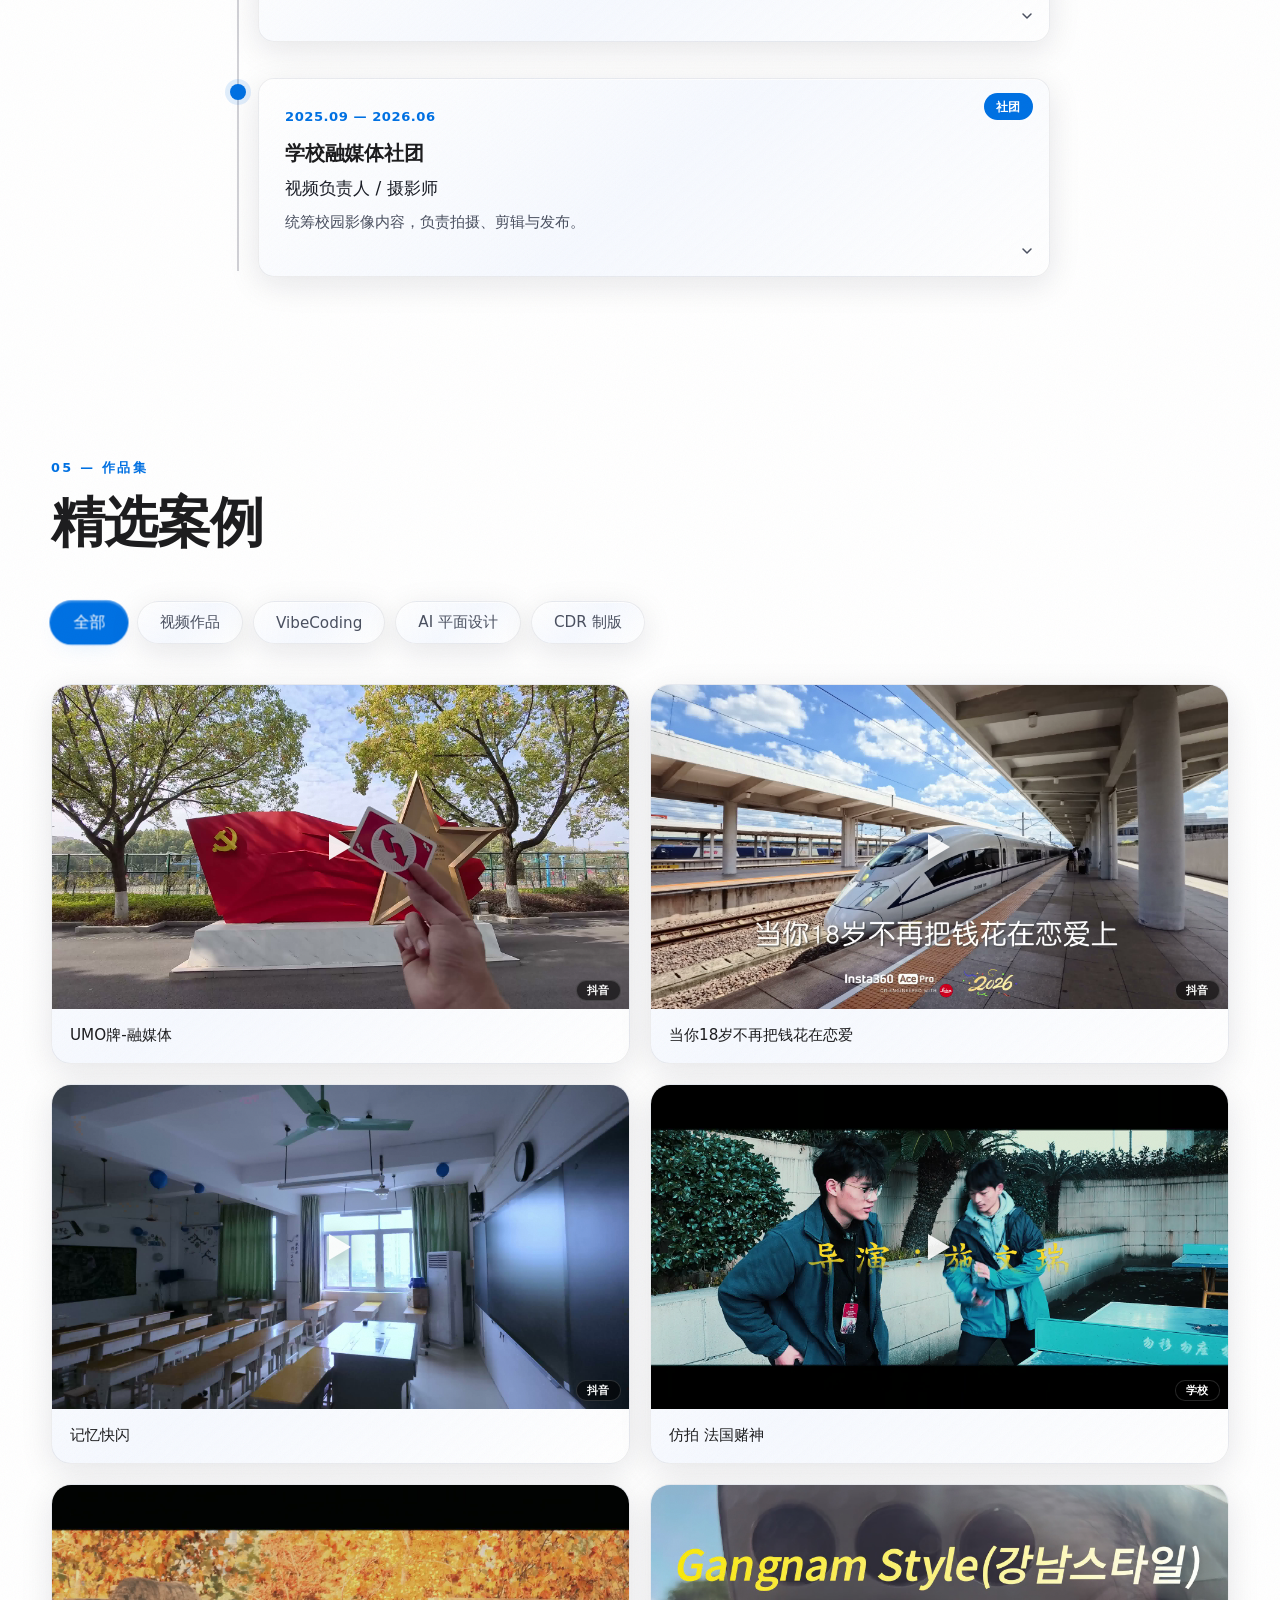
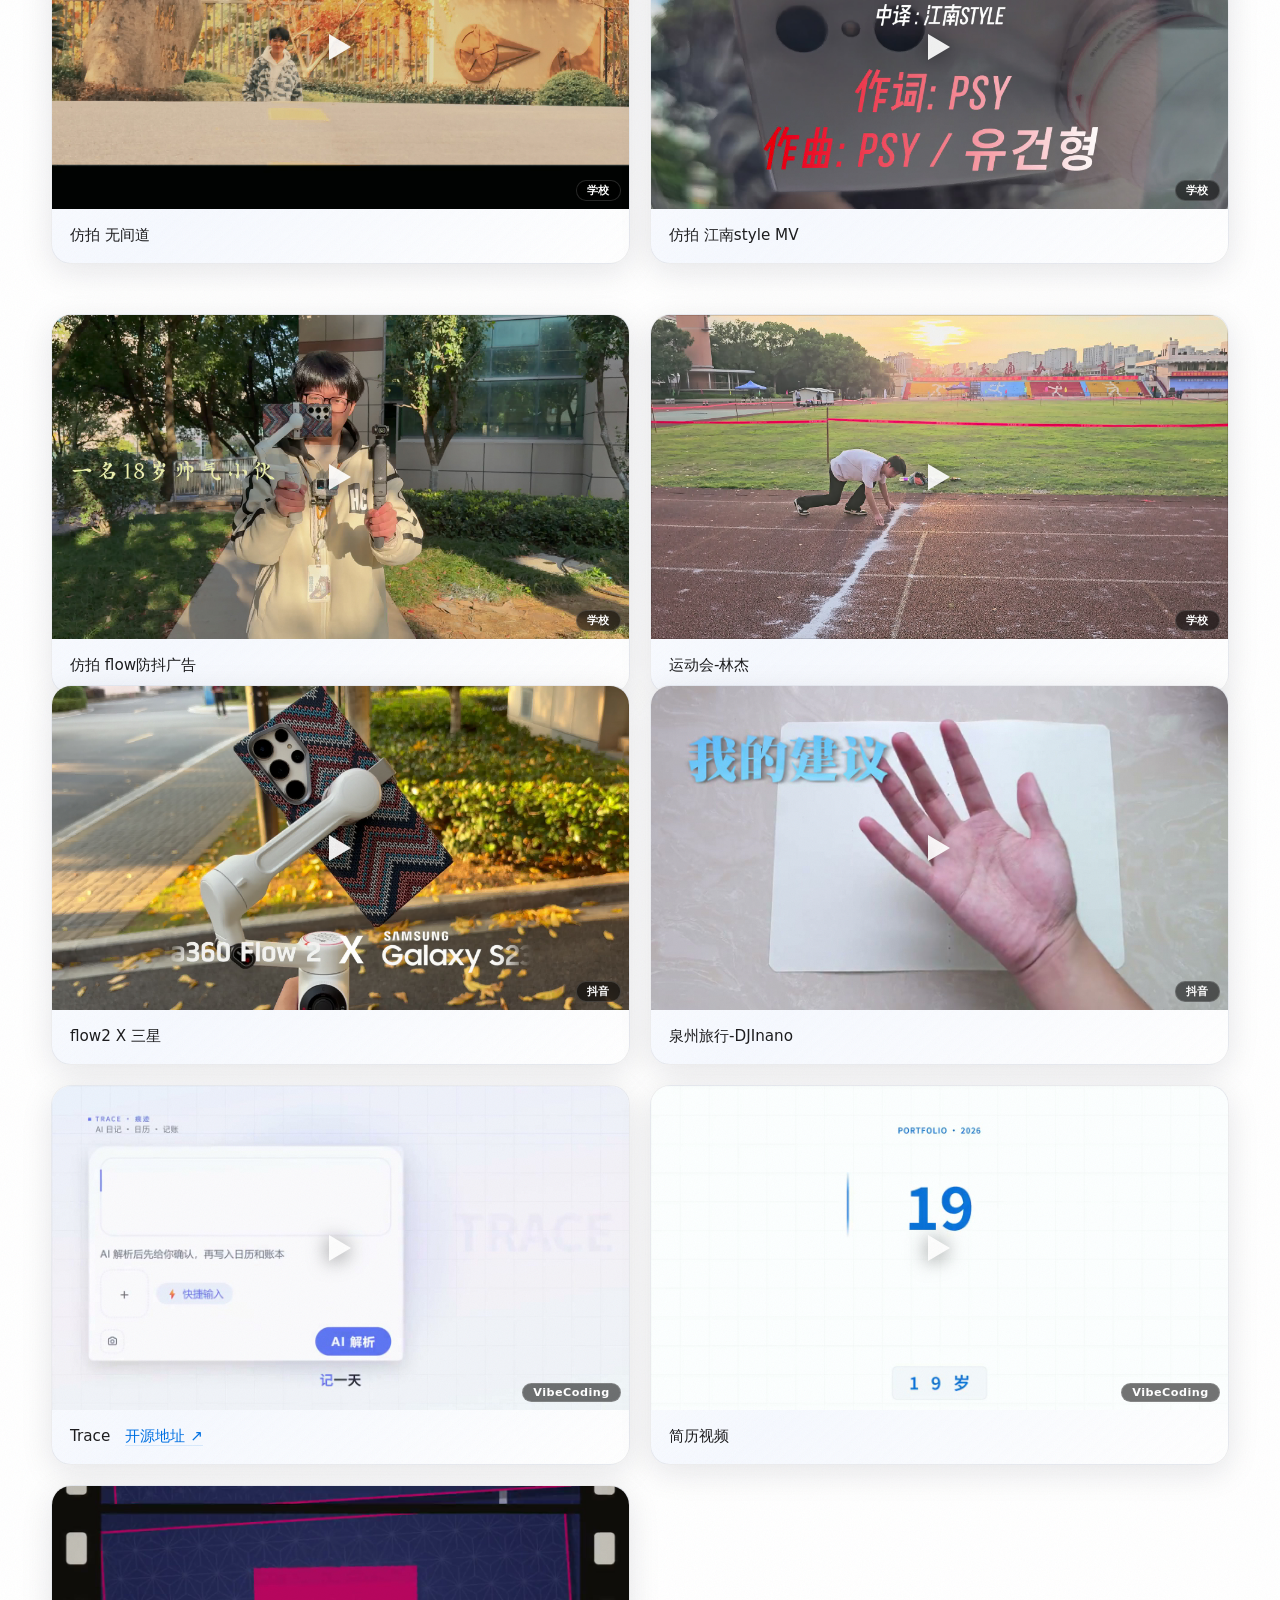
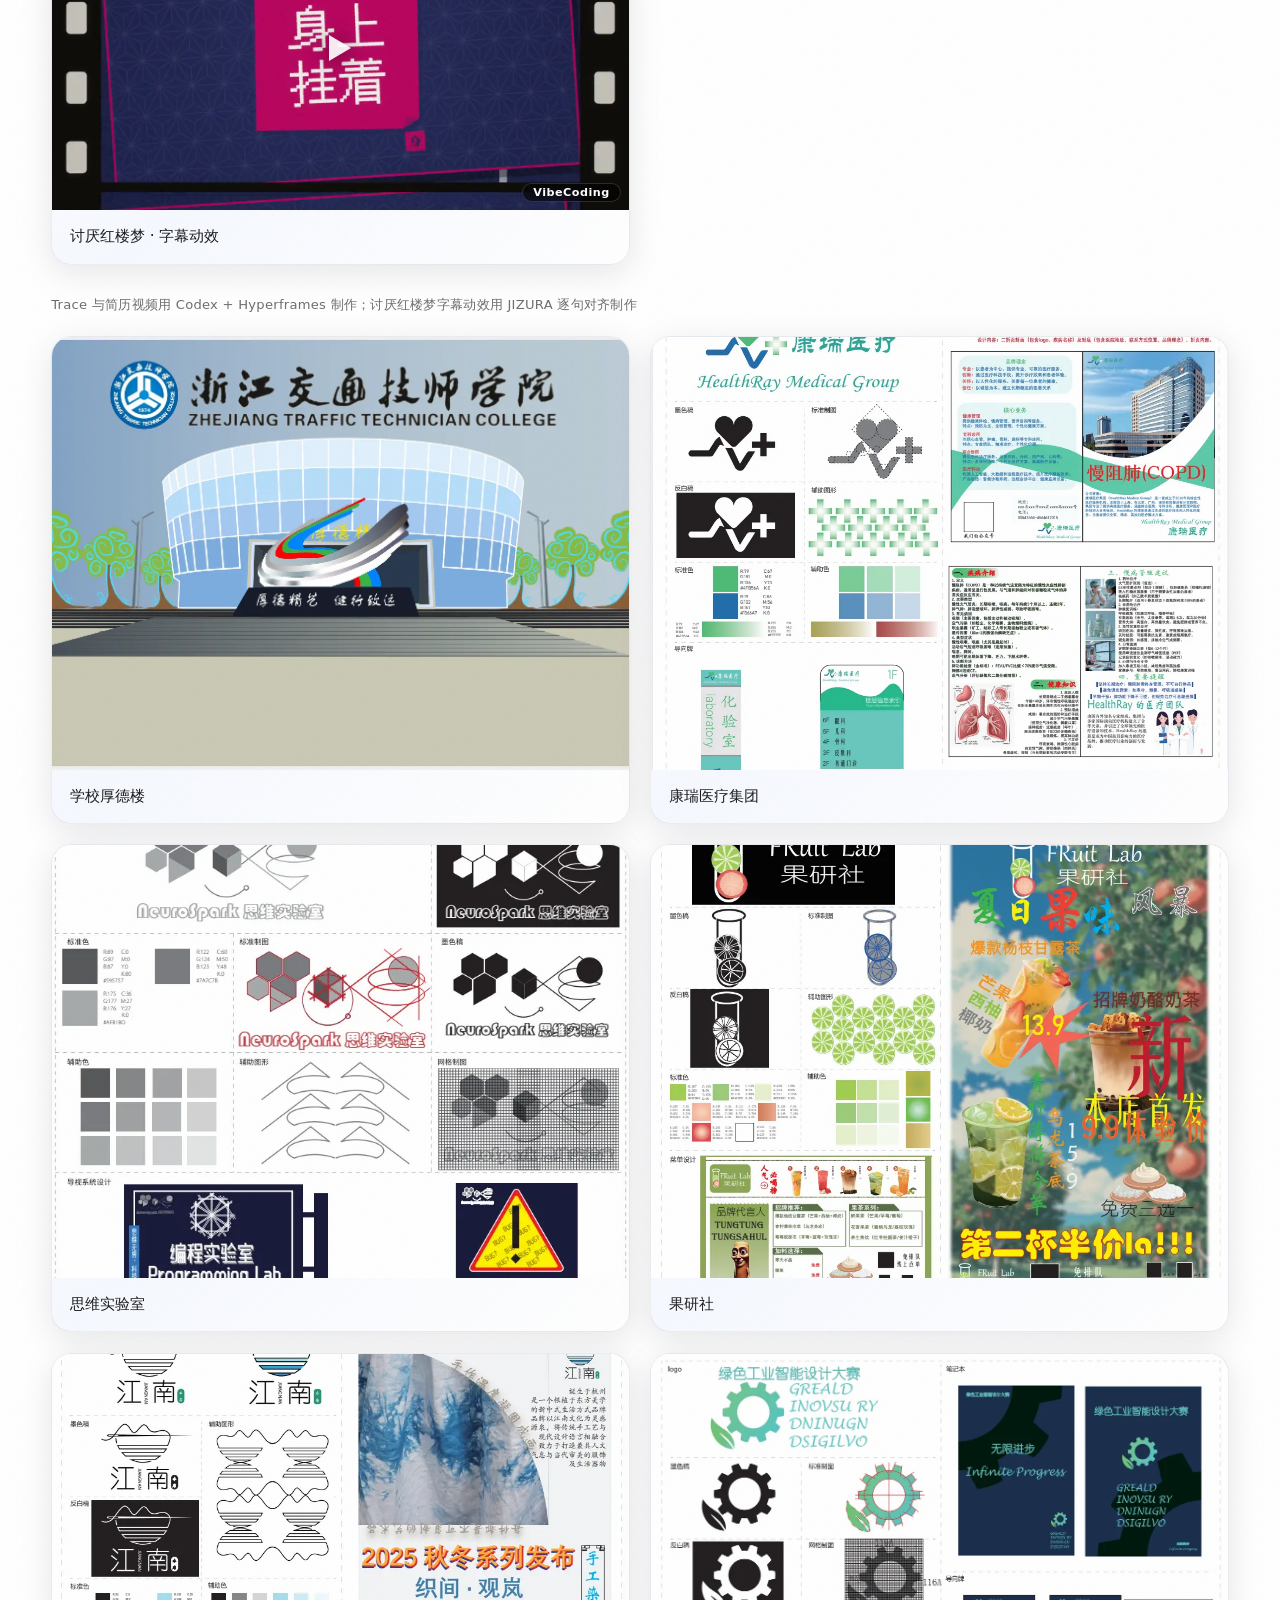
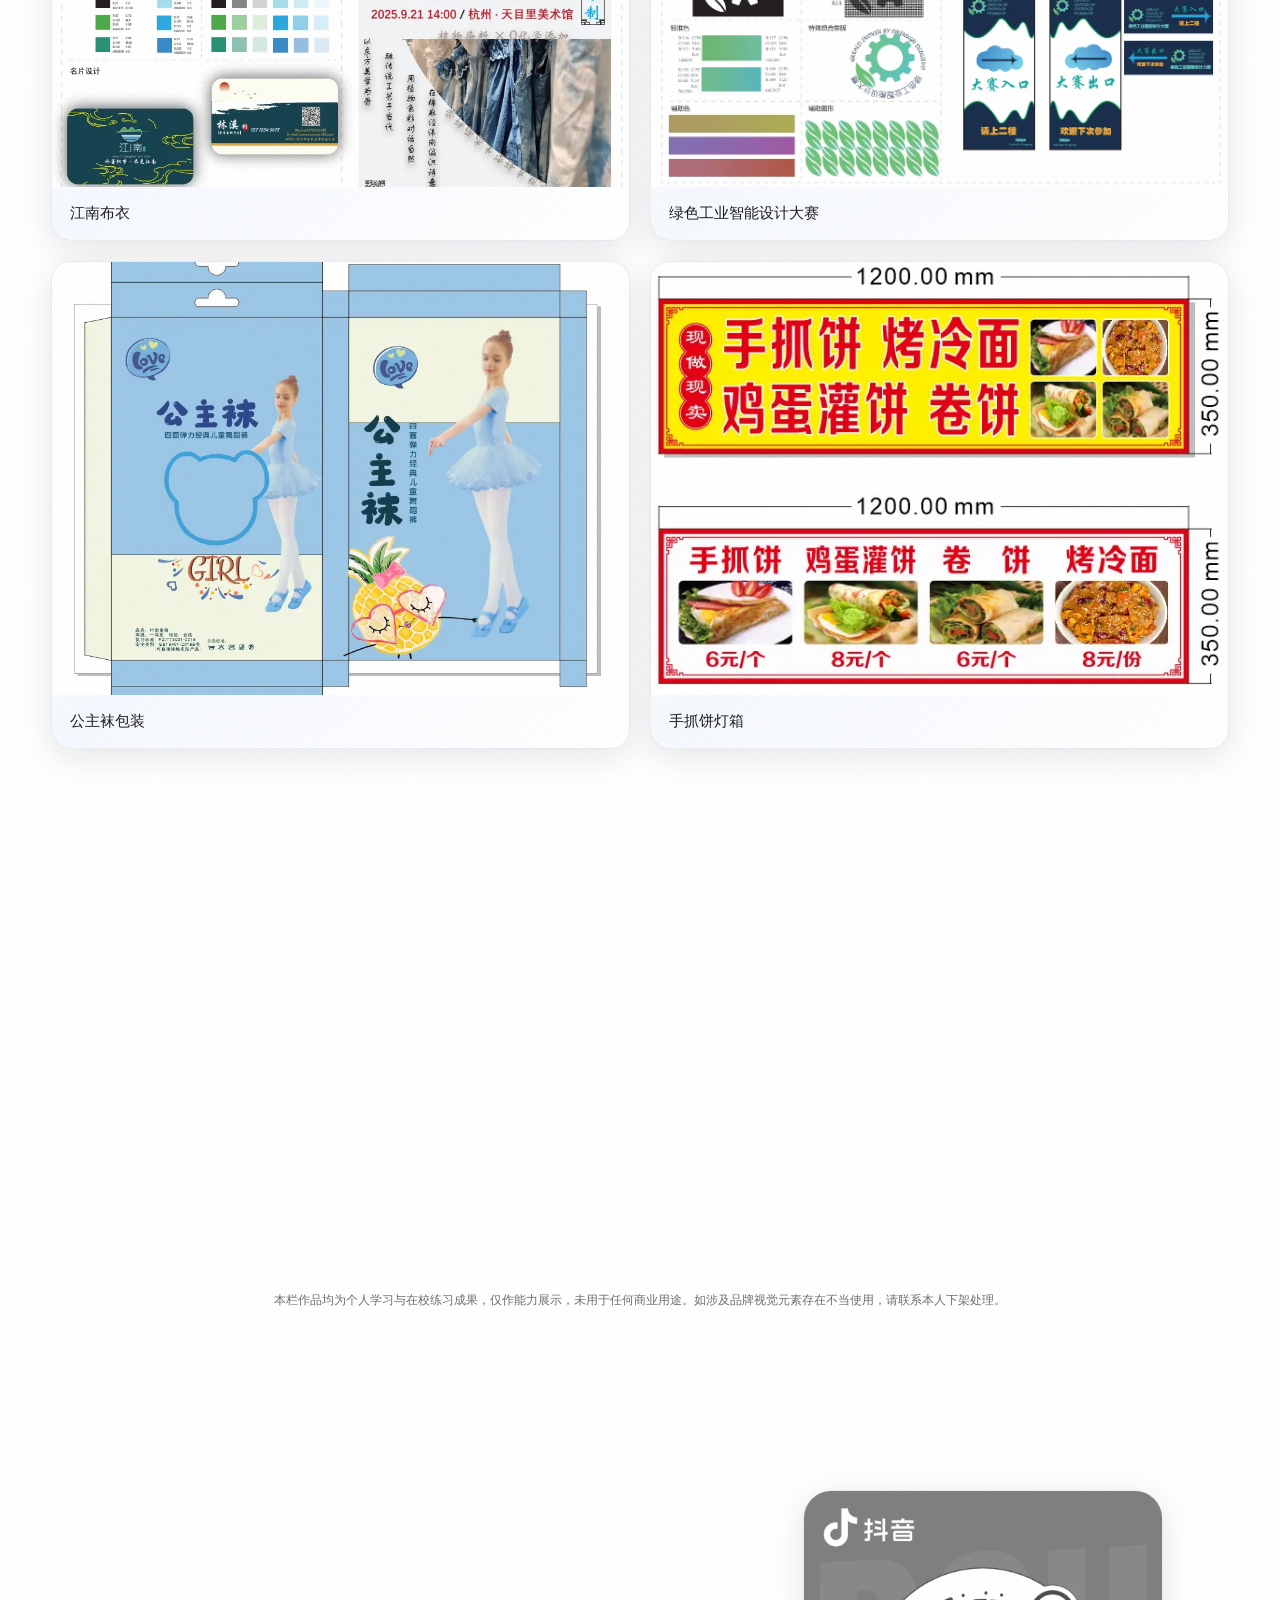
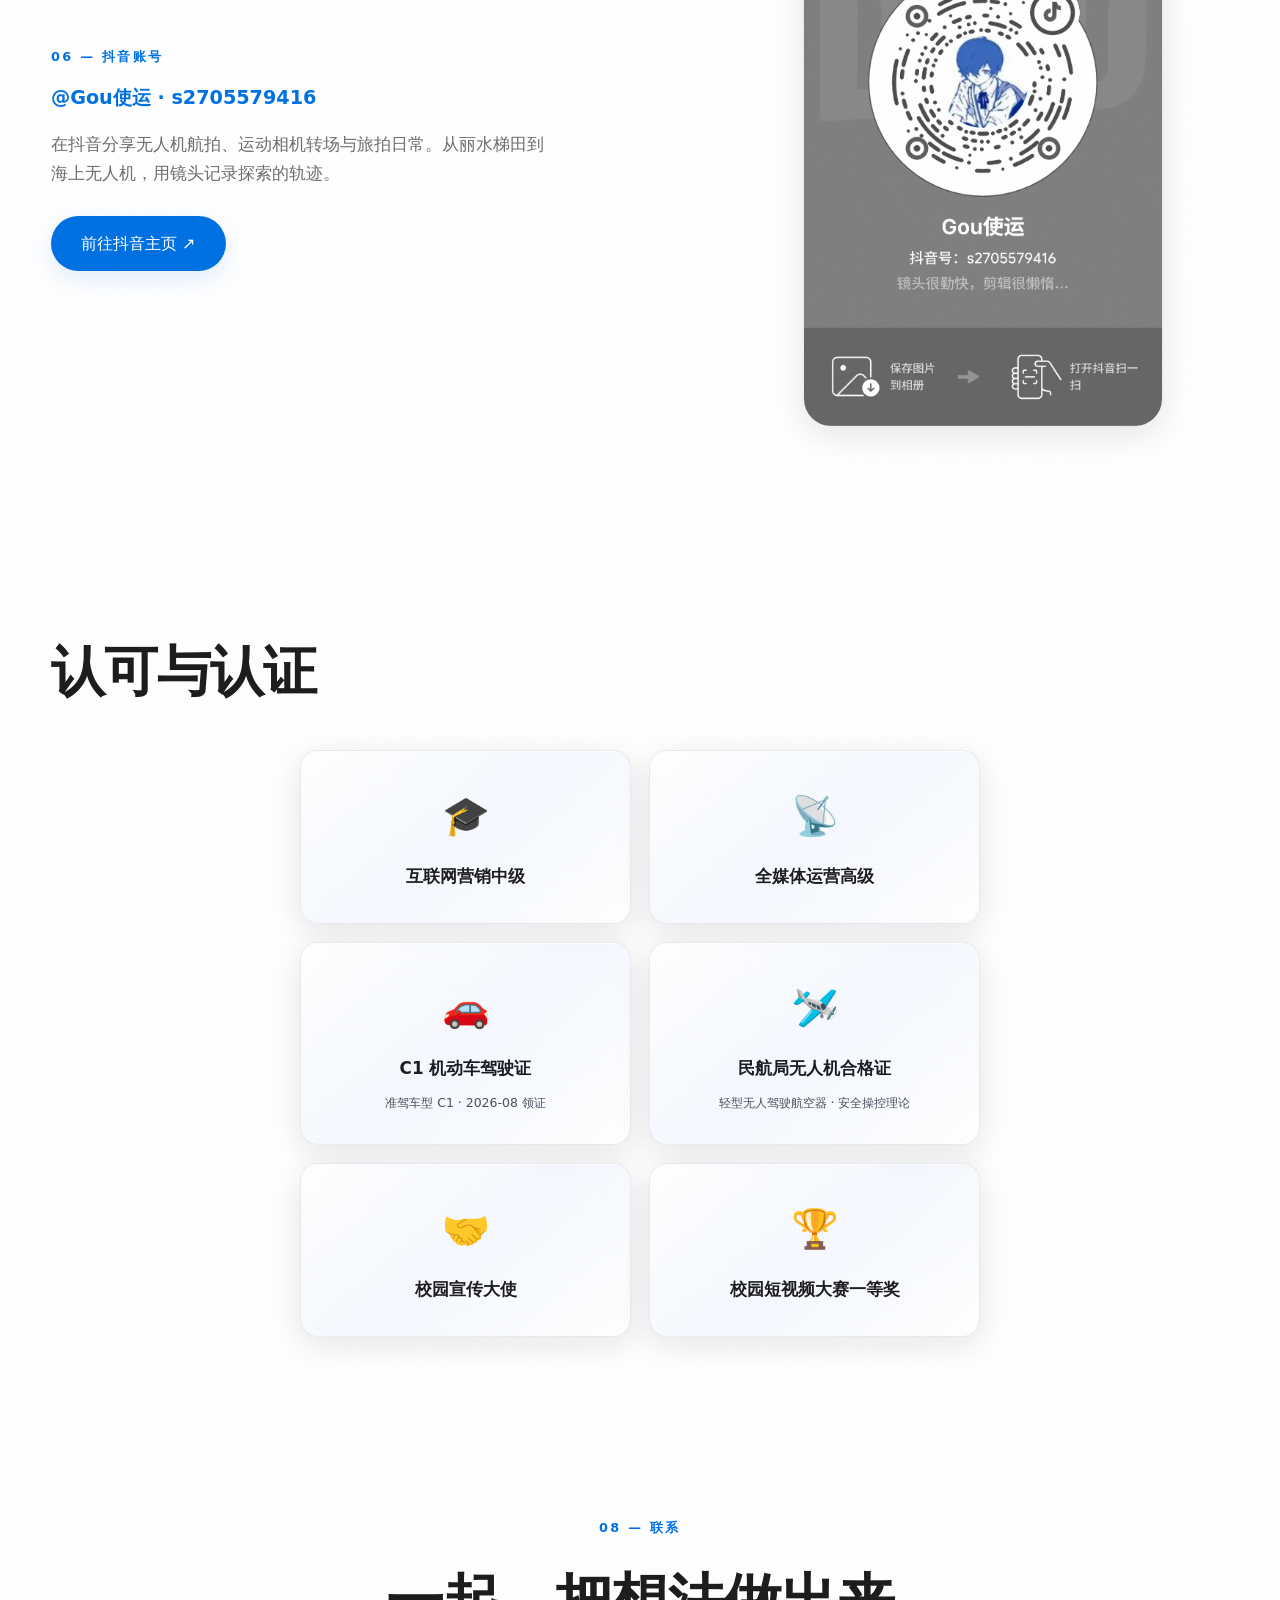
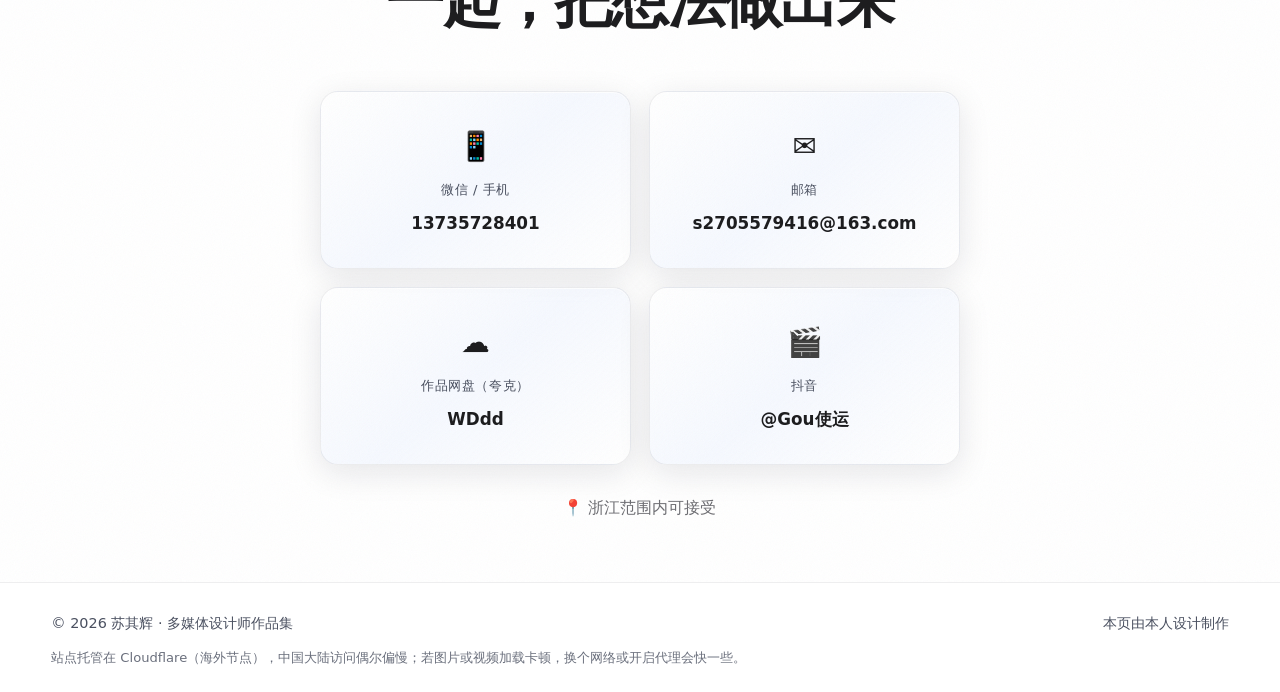
==== commit 5cc79298: "第二十五轮：经历栏外层与简历 PDF 统一（机电专业名、齐辉起止） 站点是唯一的异类：JSON 与简历图都是「计算机技术应用 / 2022.05—2026.09」， 外层此前写的「数字媒体技术应用 /" ====
--- a/index.html
+++ b/index.html
@@ -259,14 +259,14 @@
         <div class="tl__card">
           <span class="tl__date">2026.03 — 2028.06</span>
           <h3 class="tl__title">浙江机电职业技术学院 <em>（函授）</em><span class="tl__badge">大专</span></h3>
-          <p class="tl__sub">数字媒体技术应用</p>
+          <p class="tl__sub">计算机技术应用</p>
           <p class="tl__meta">主修：影视后期 / 分镜头视听语言 / 影视策划</p>
         </div>
       </div>
       <div class="tl__item" data-reveal>
         <span class="tl__dot"></span>
         <div class="tl__card">
-          <span class="tl__date">2020.05 — 兼职</span>
+          <span class="tl__date">2022.05 — 2026.09</span>
           <h3 class="tl__title">义乌齐辉广告社 <span class="tl__badge">家族企业</span></h3>
           <p class="tl__sub">平面设计 / 打印维修</p>
           <p class="tl__meta">从实战中打磨平面设计与物料落地能力。</p>
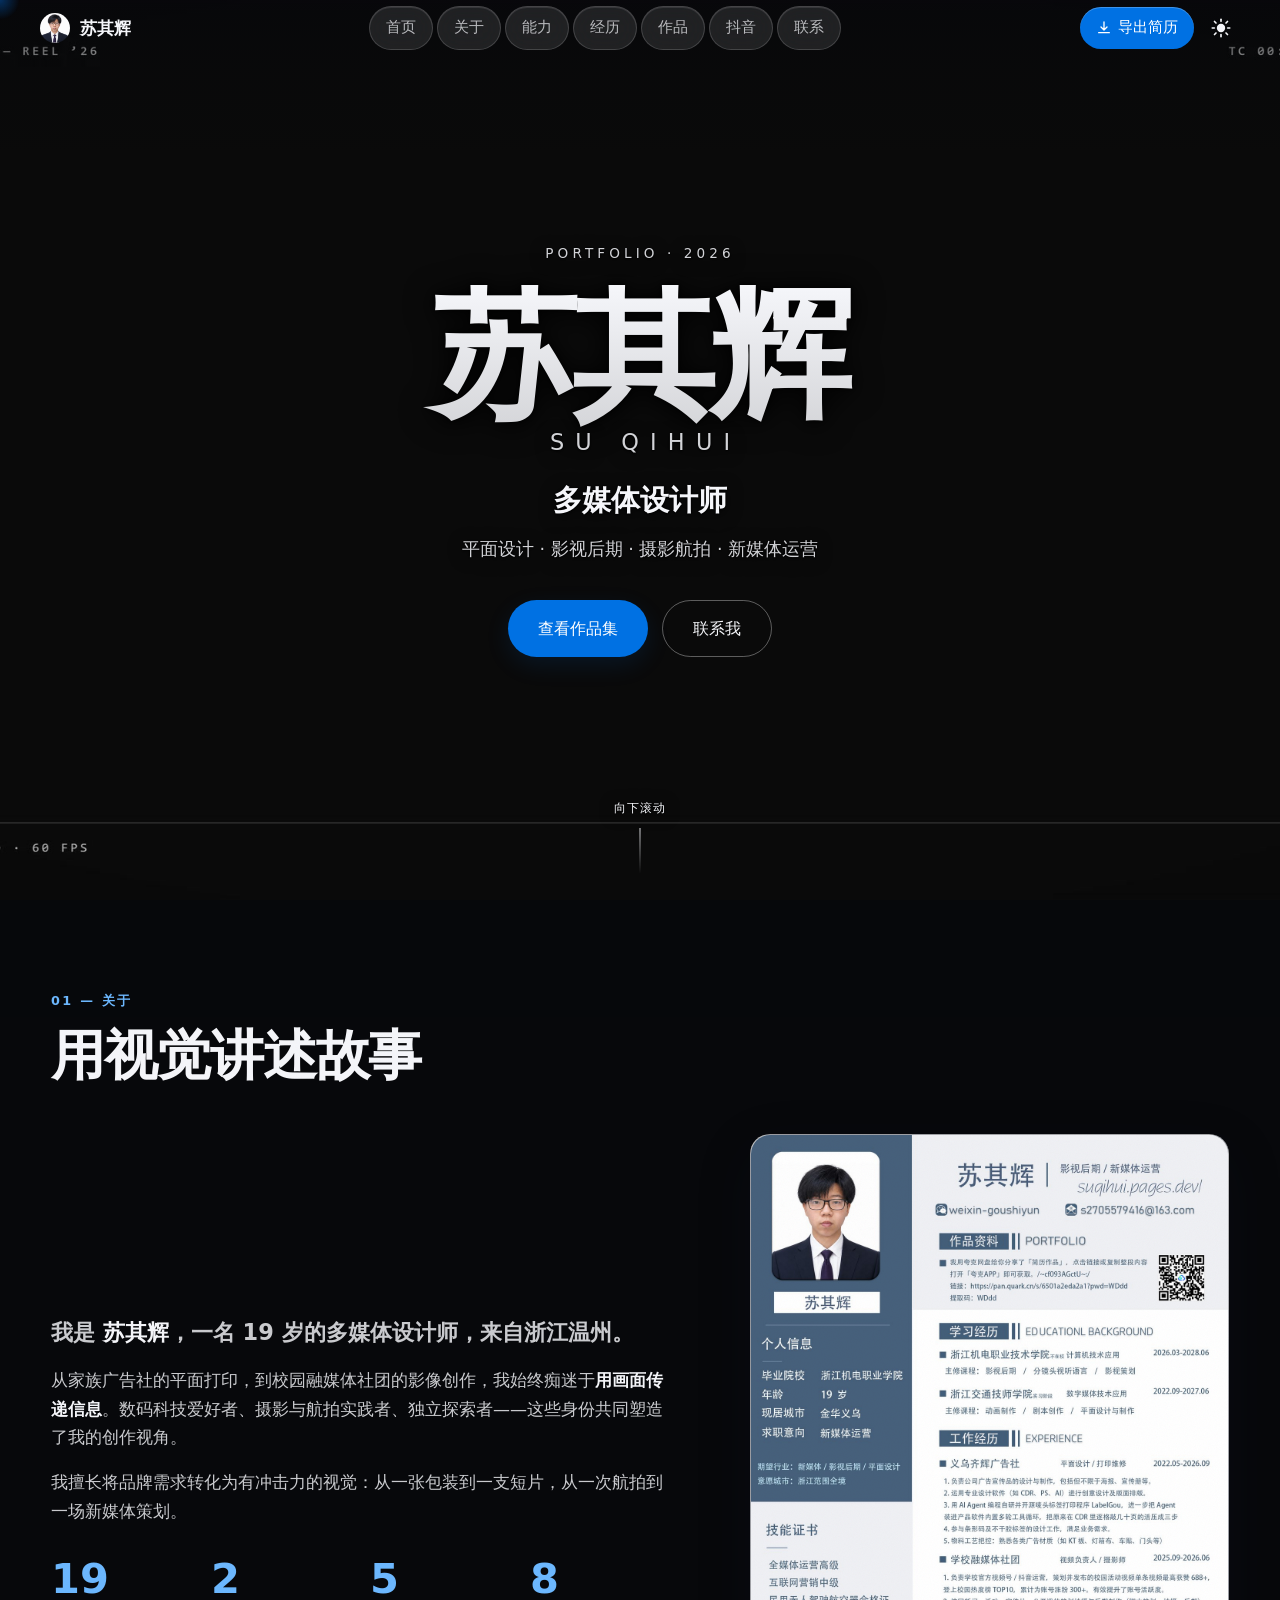
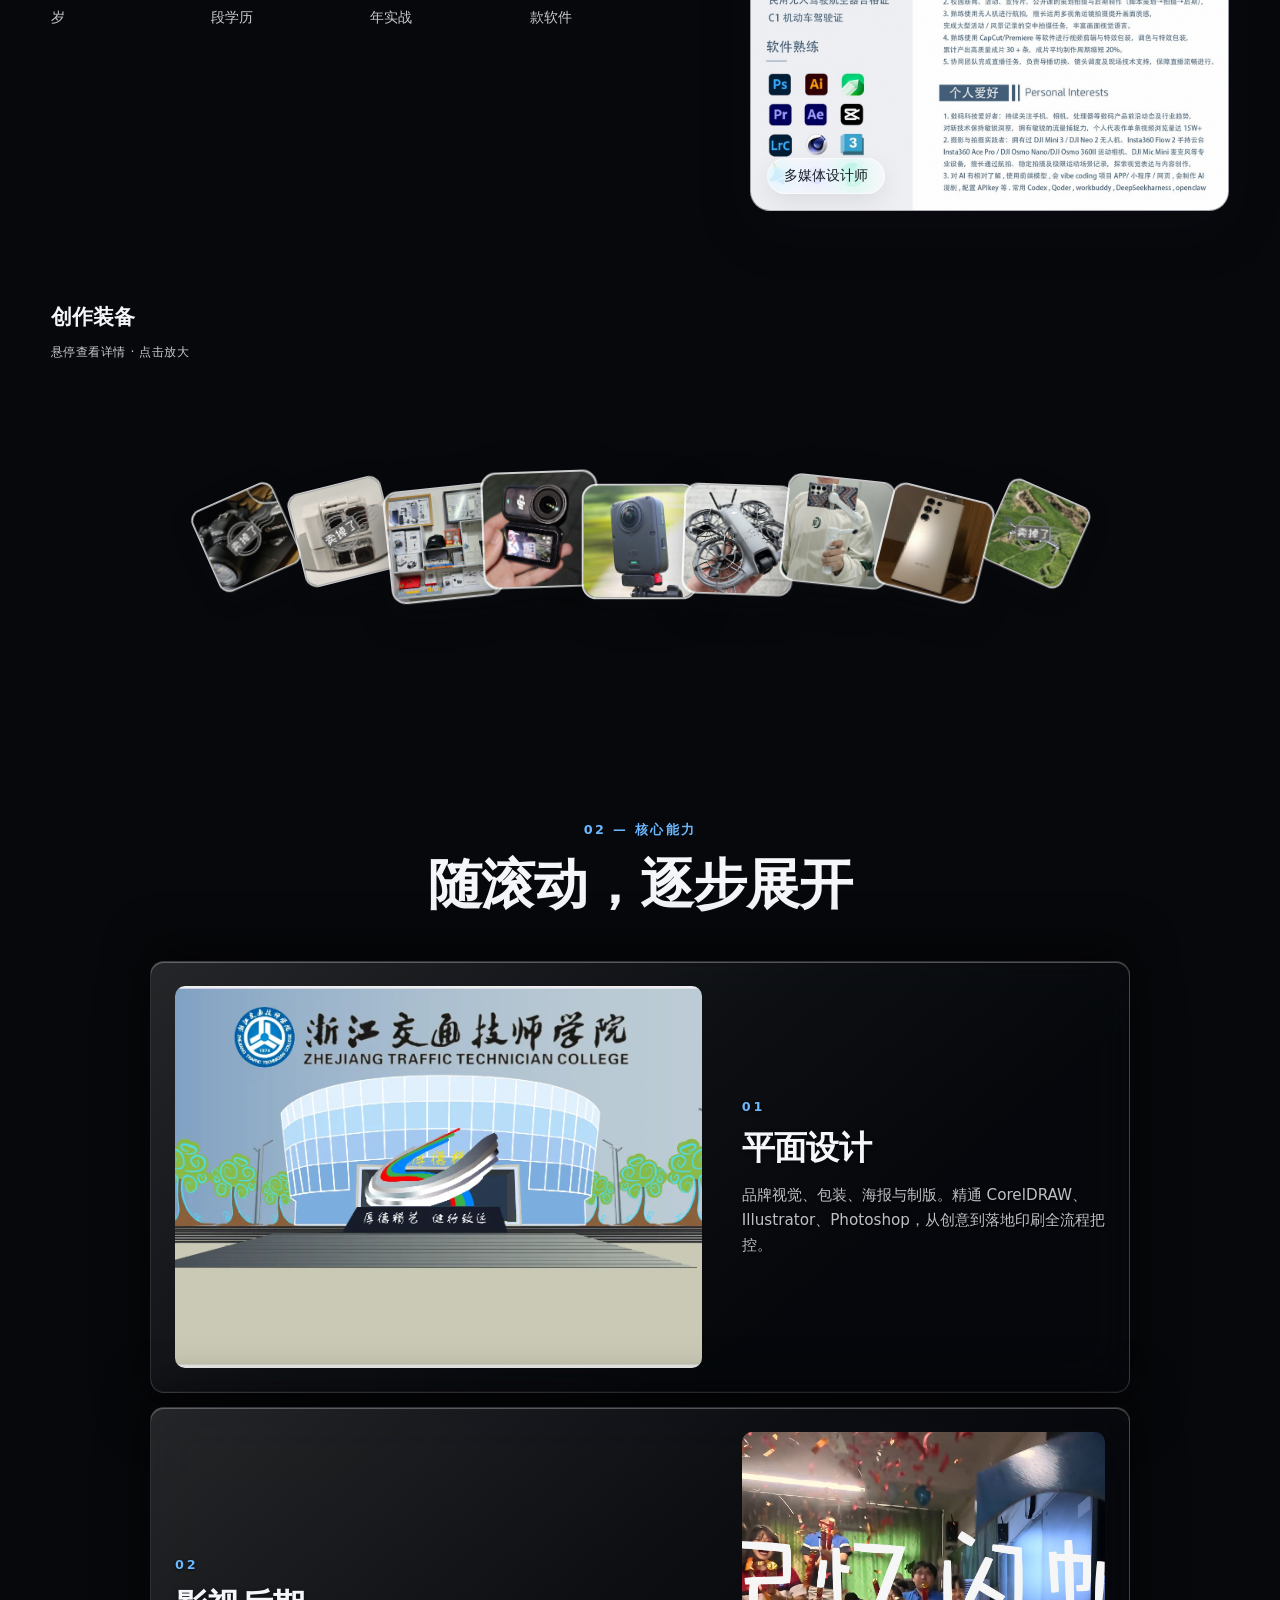
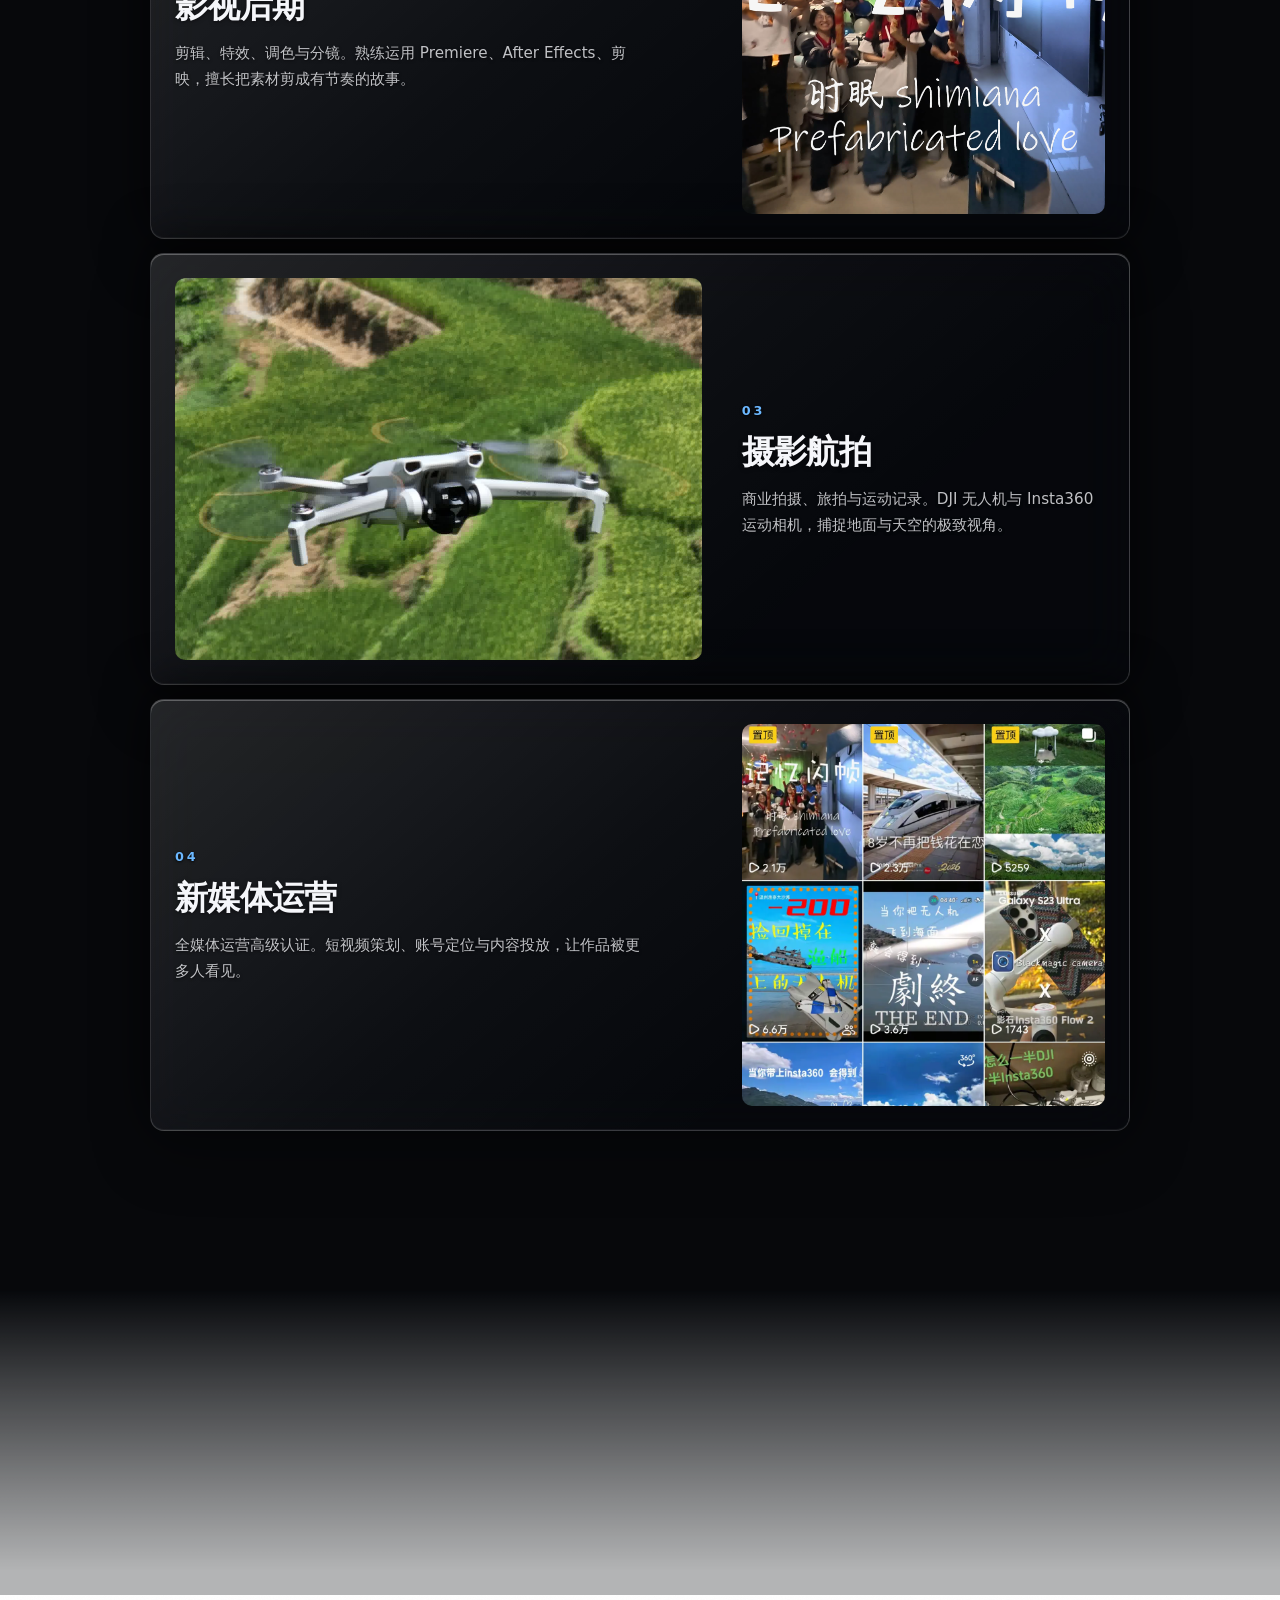
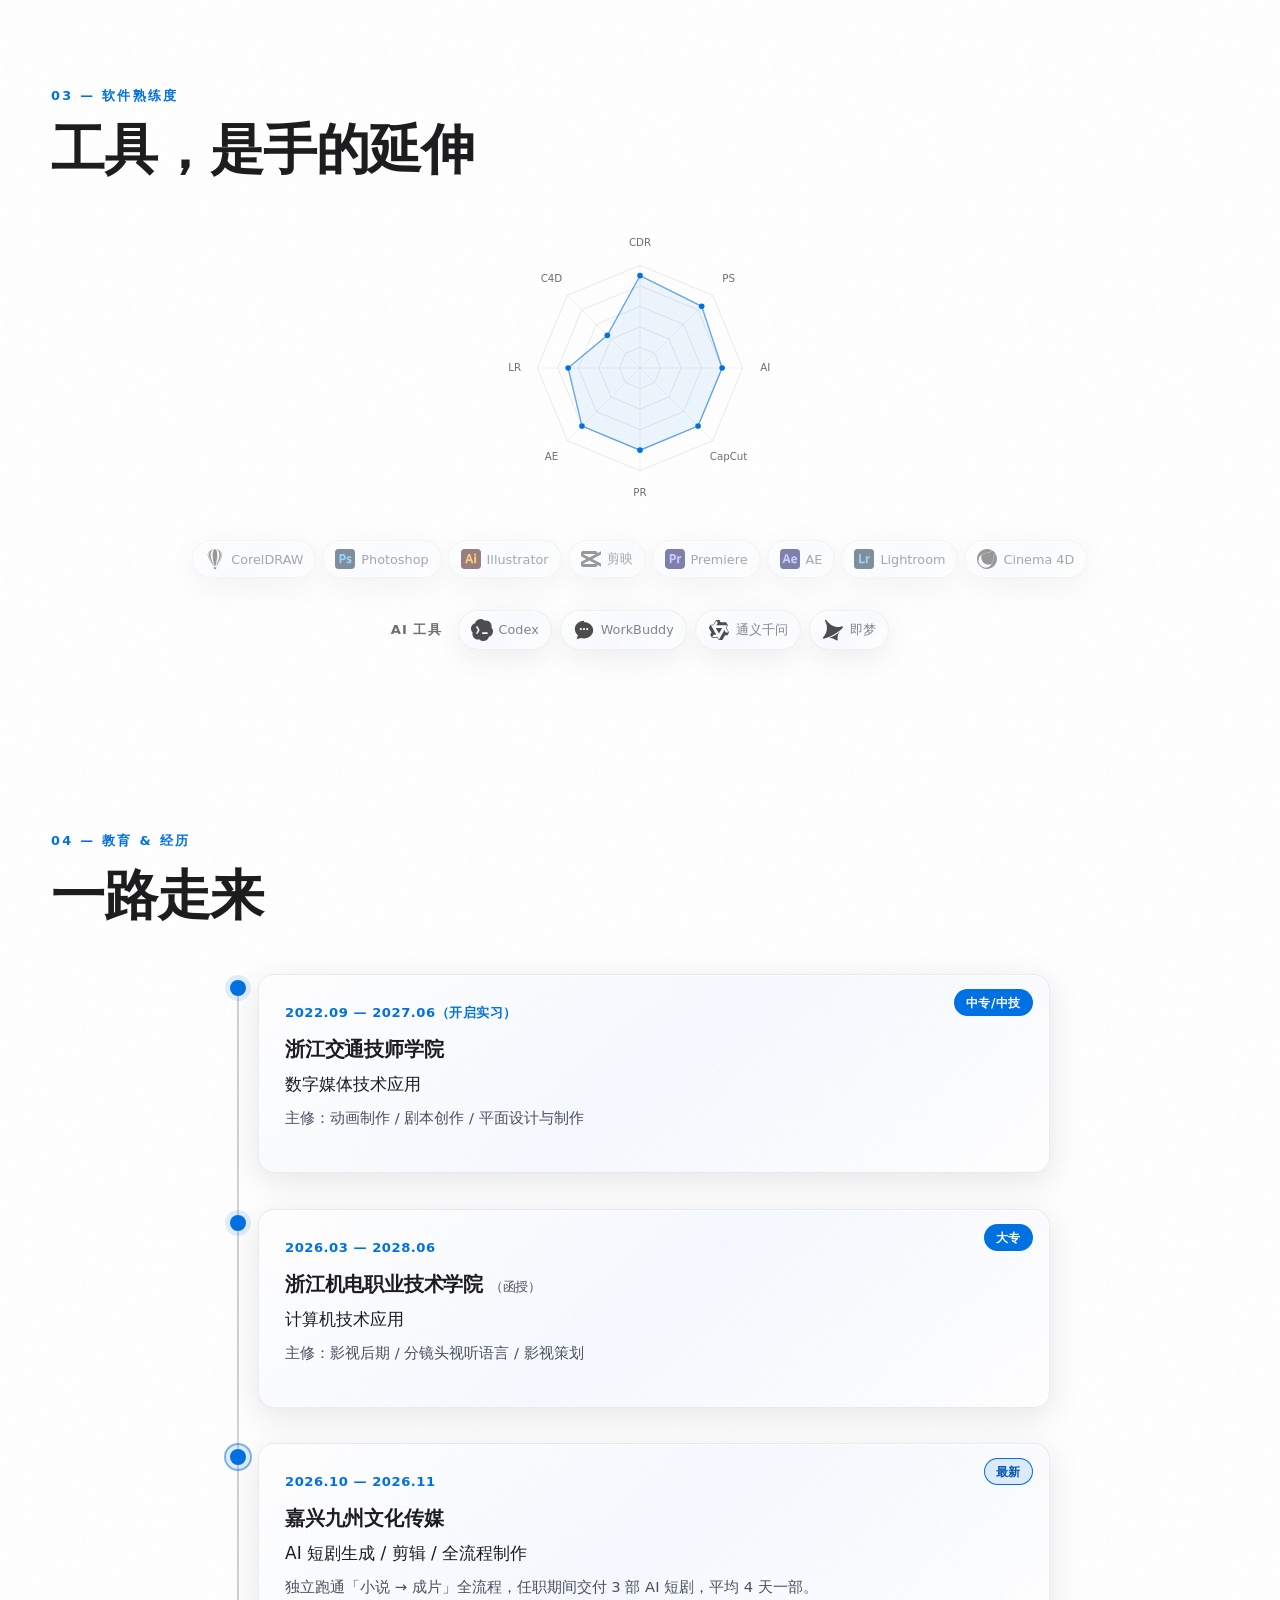
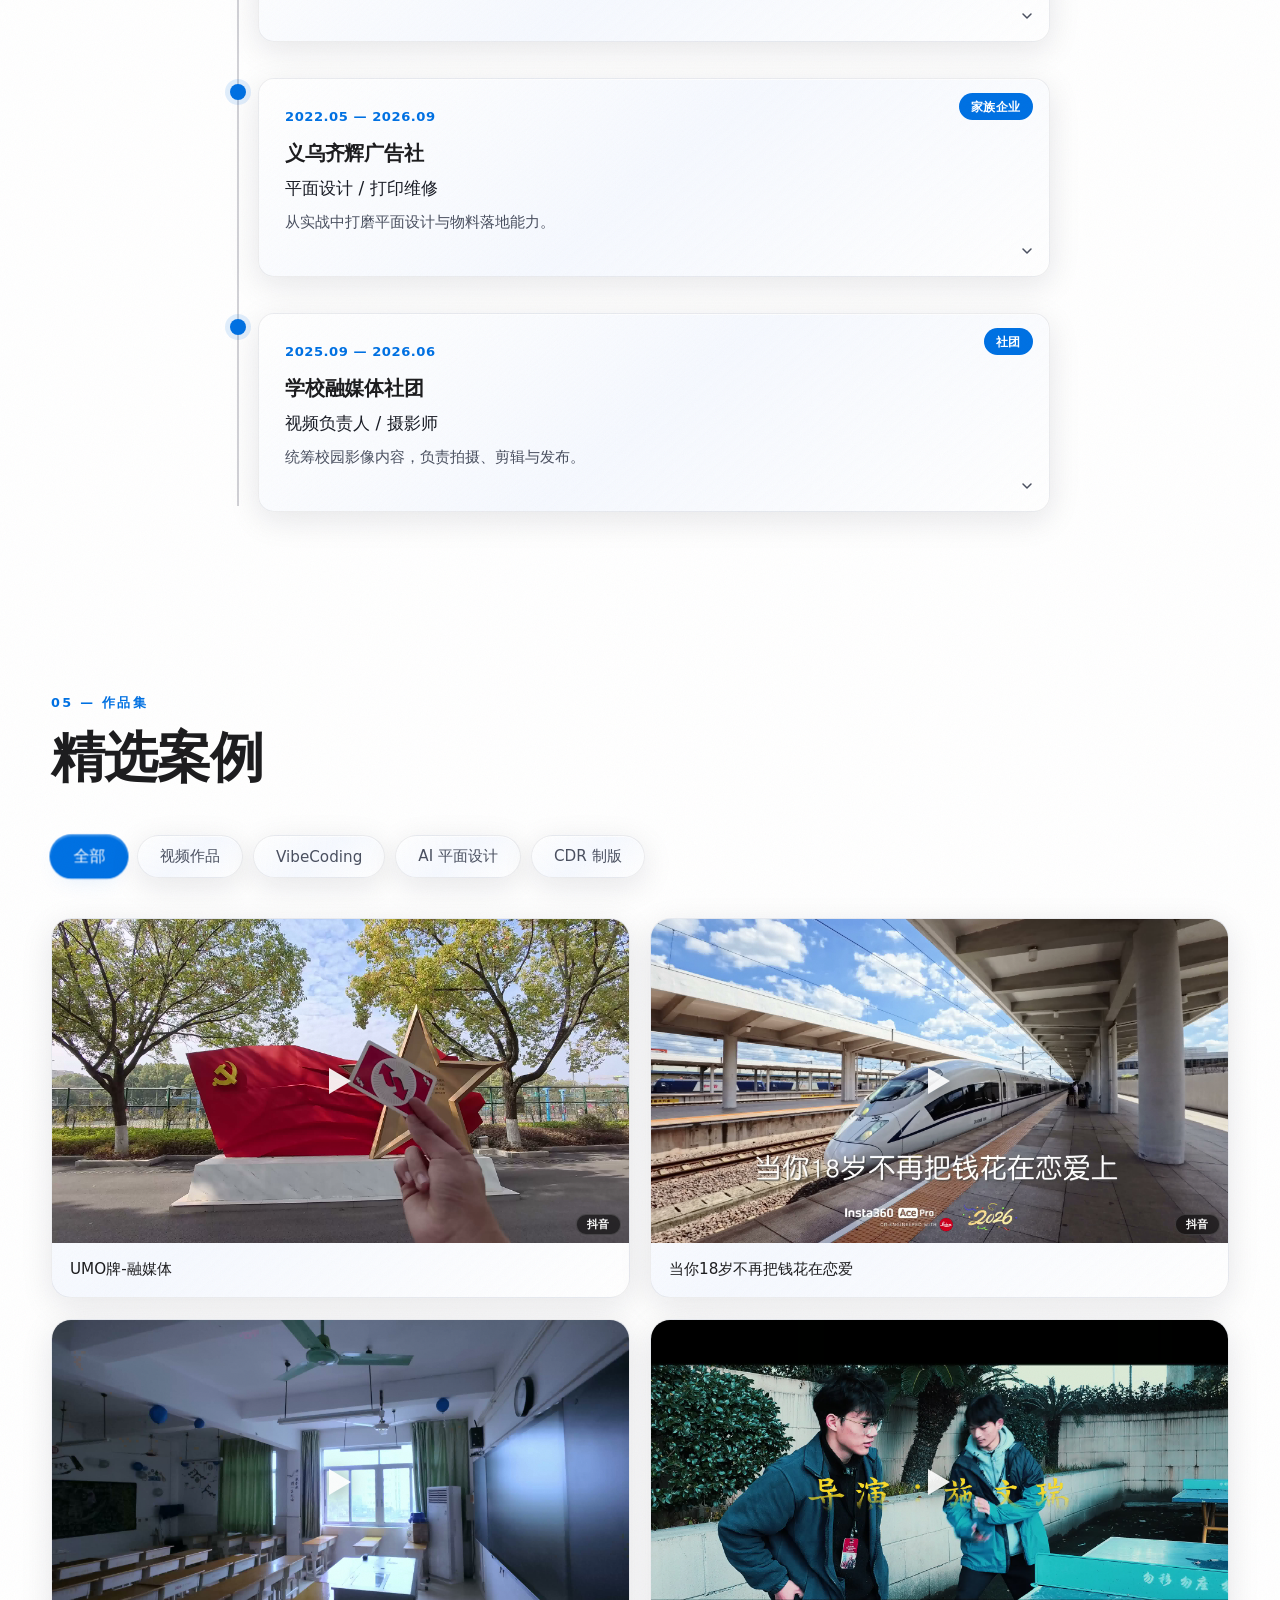
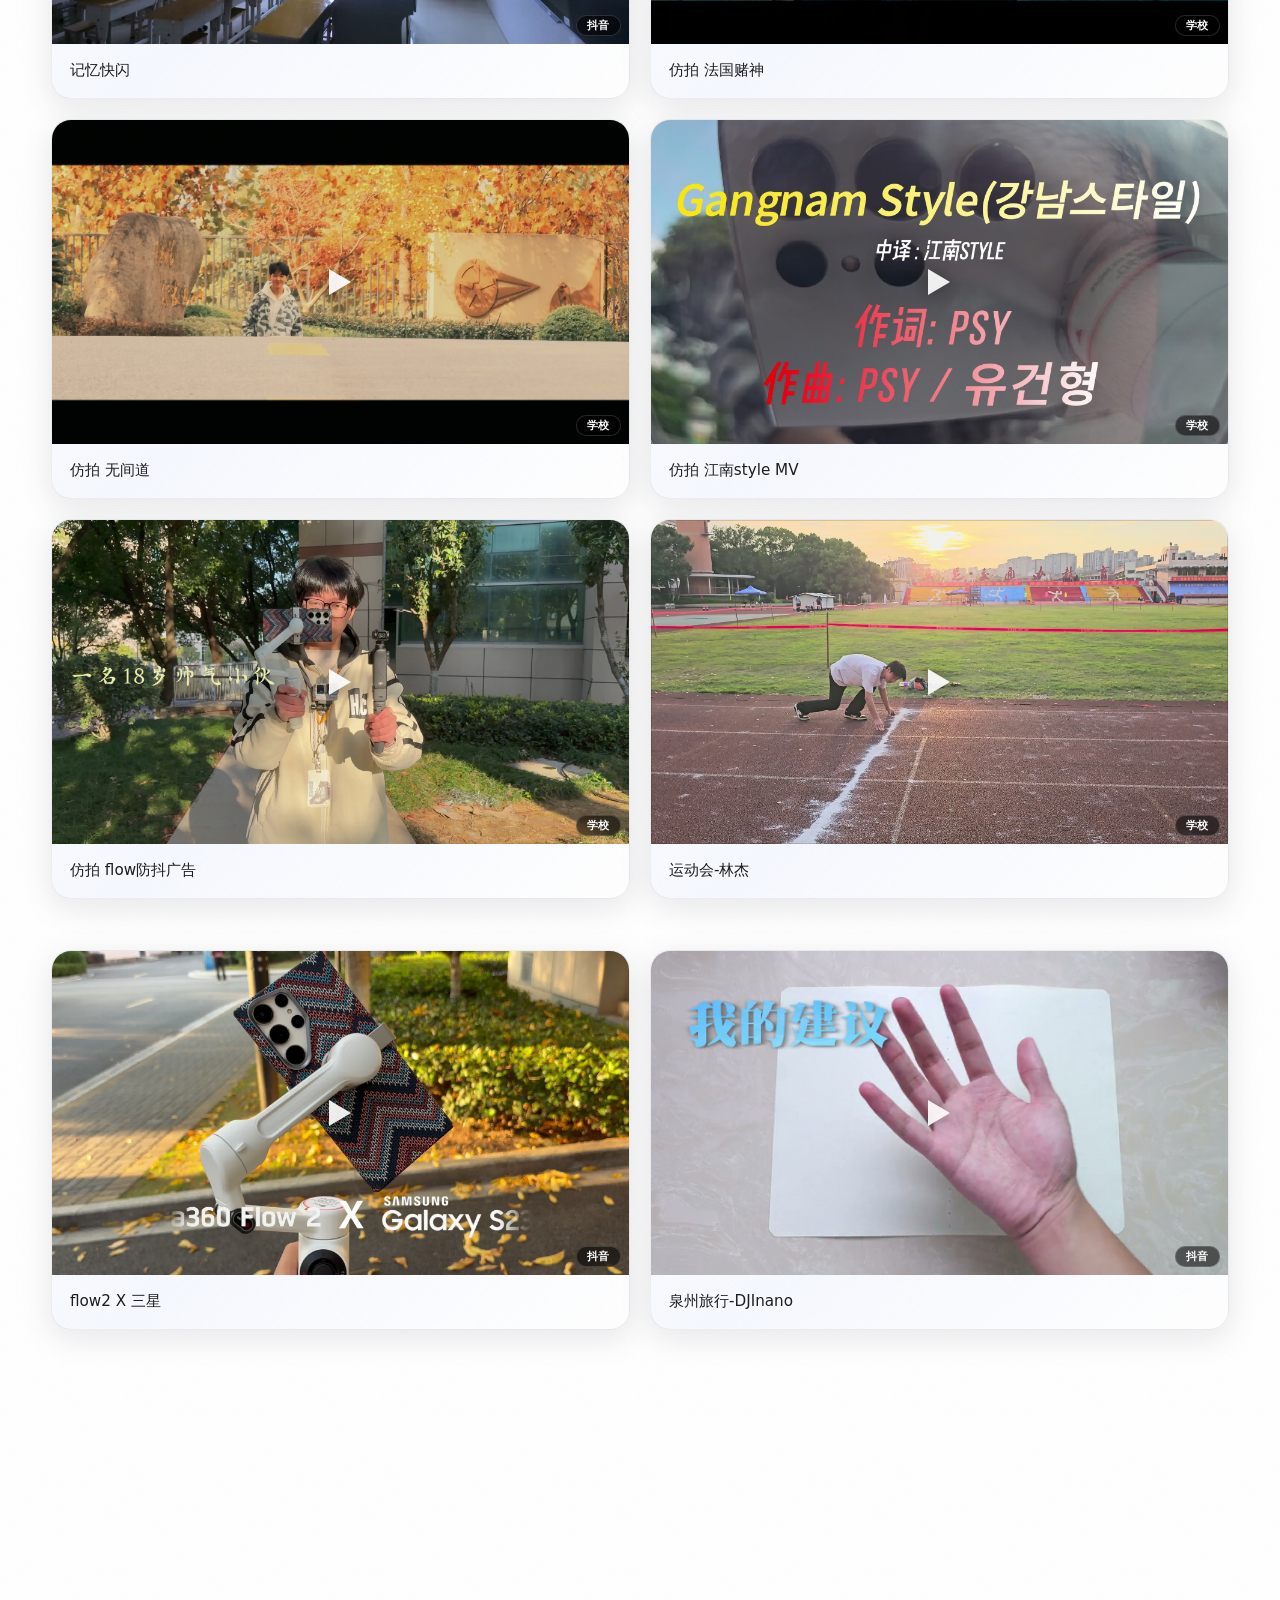
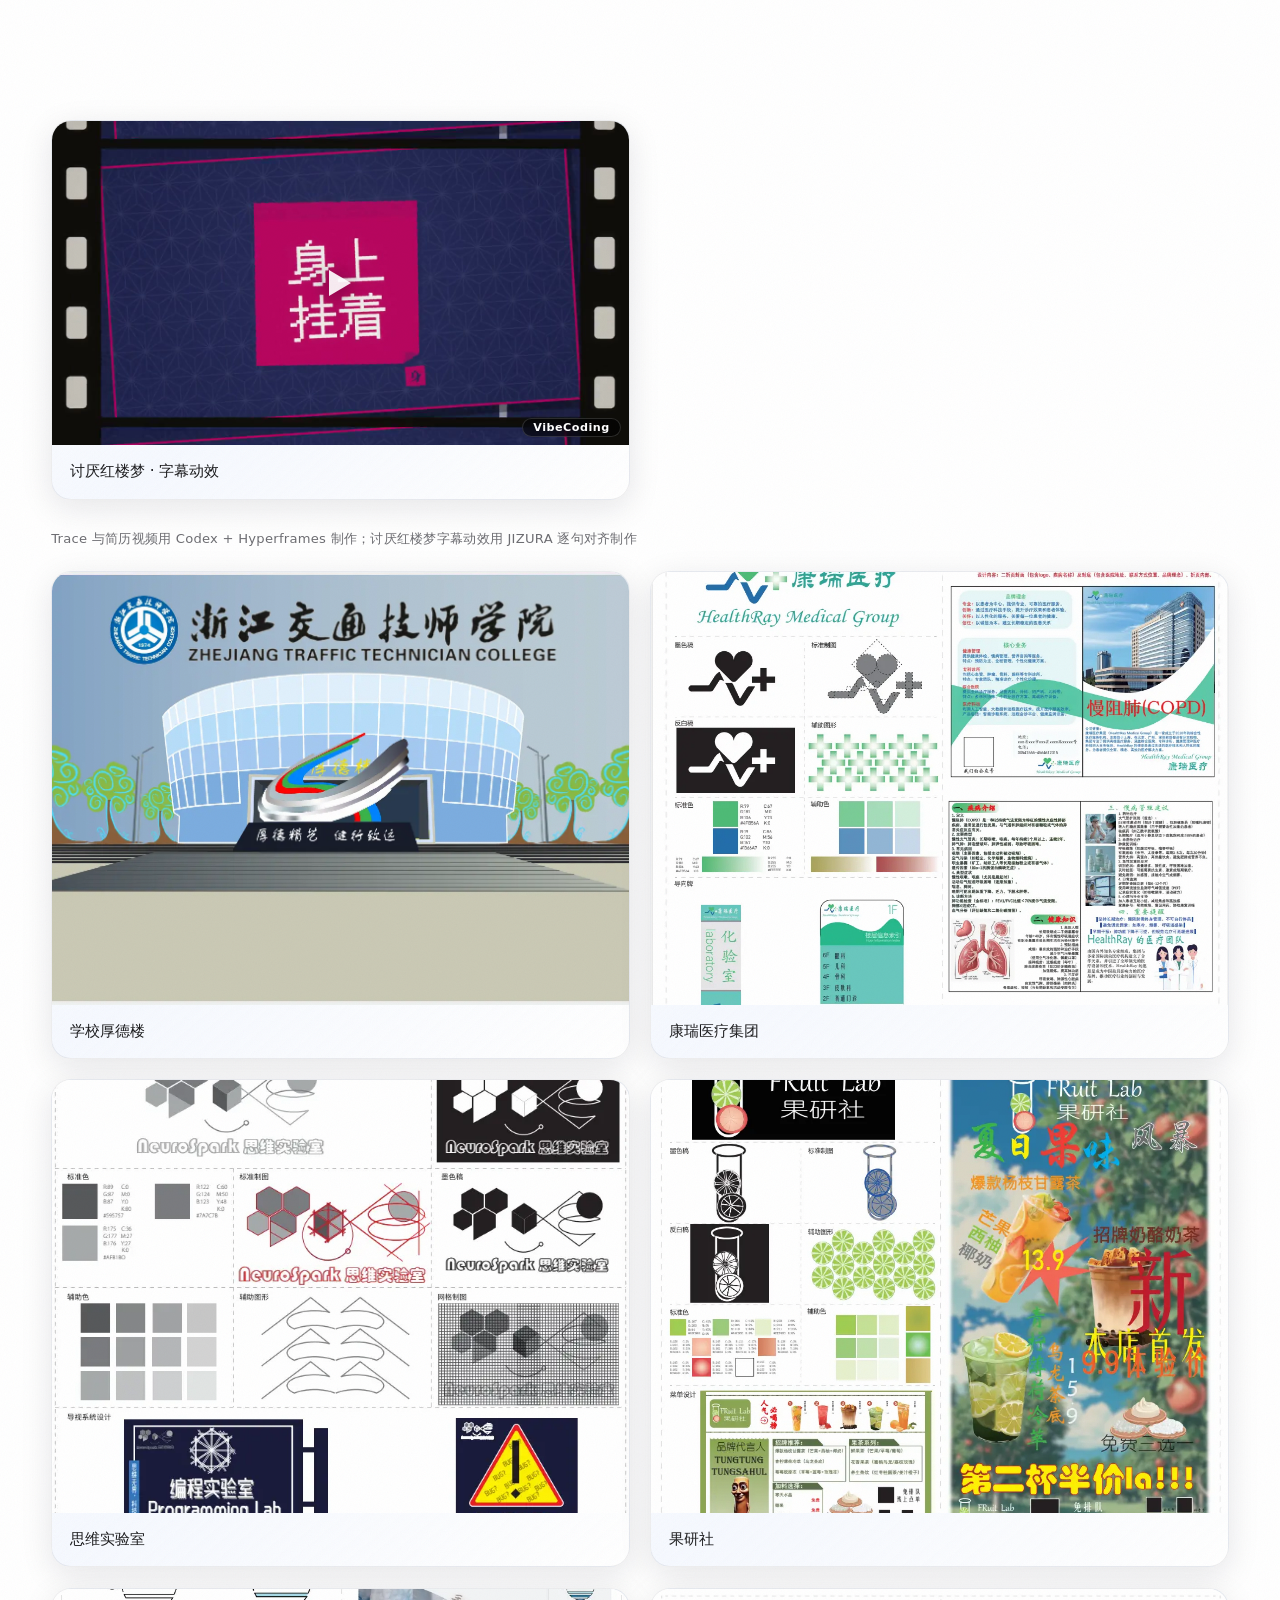
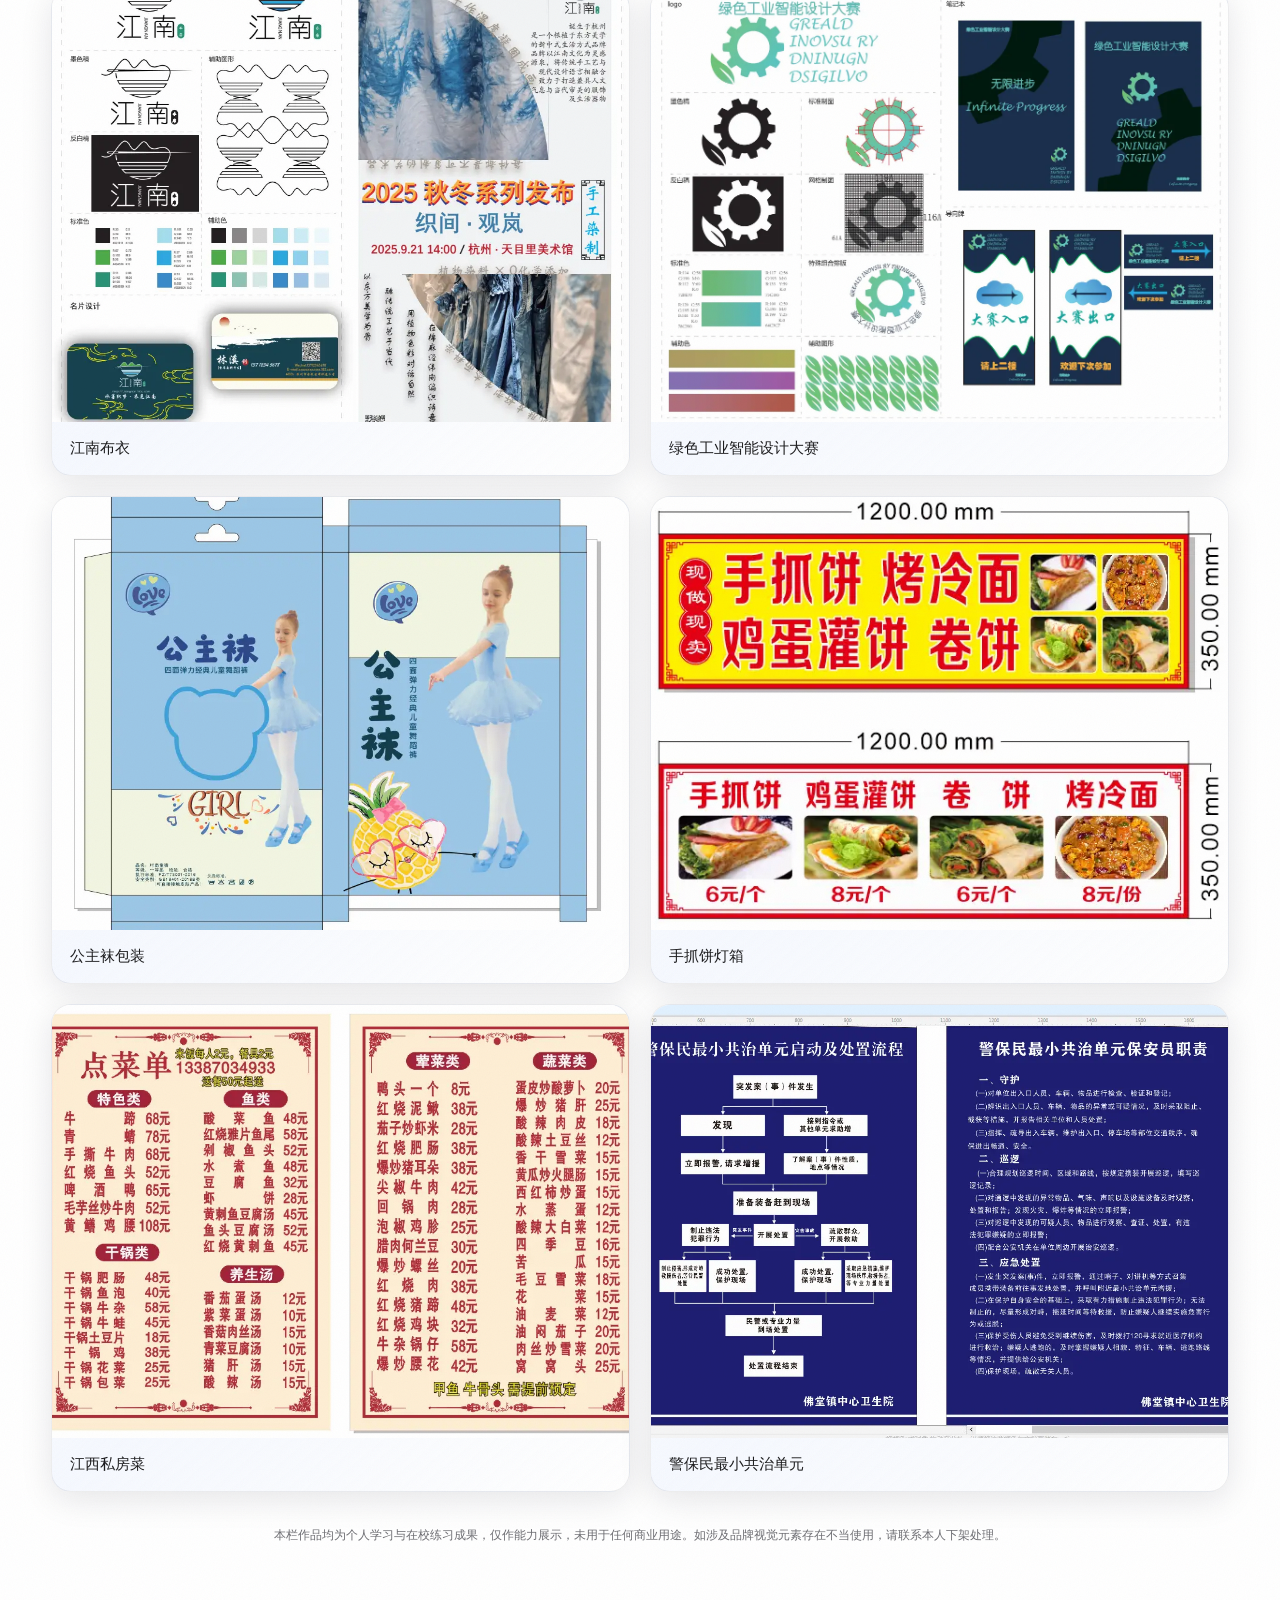
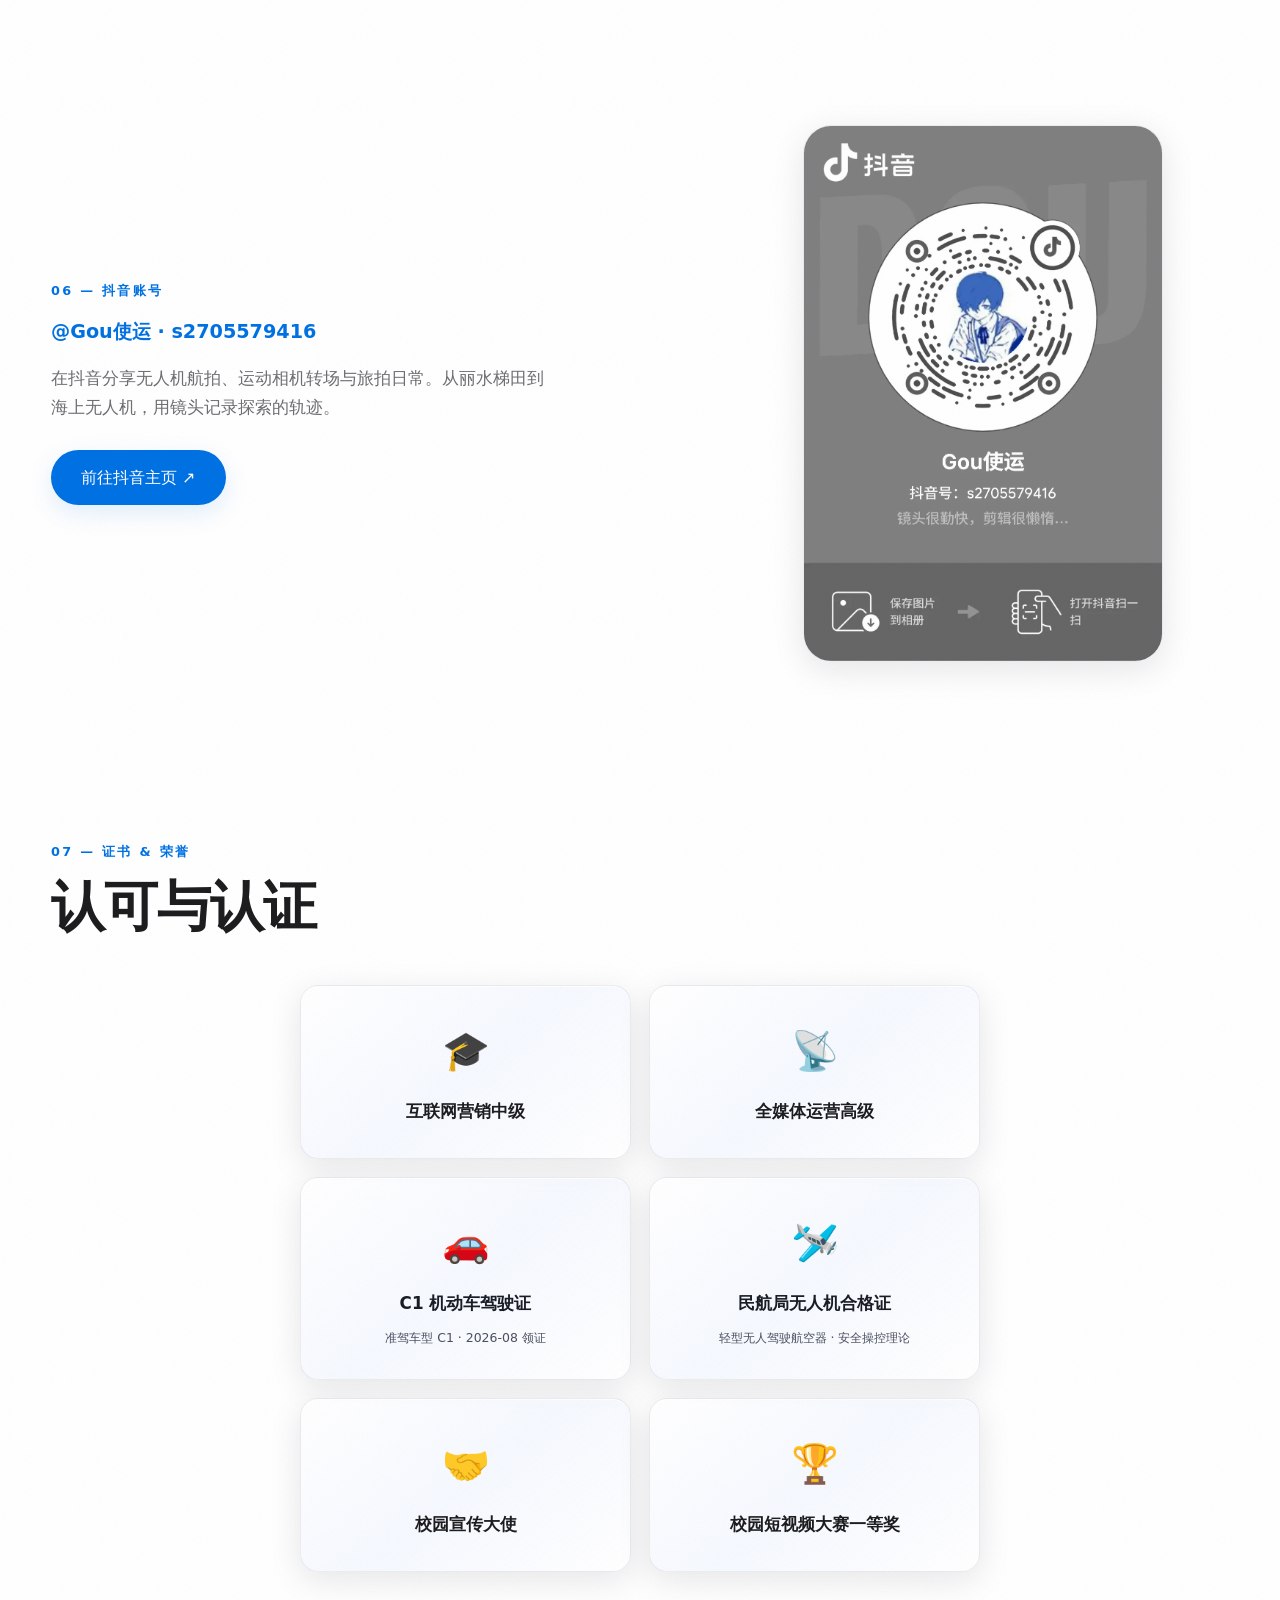
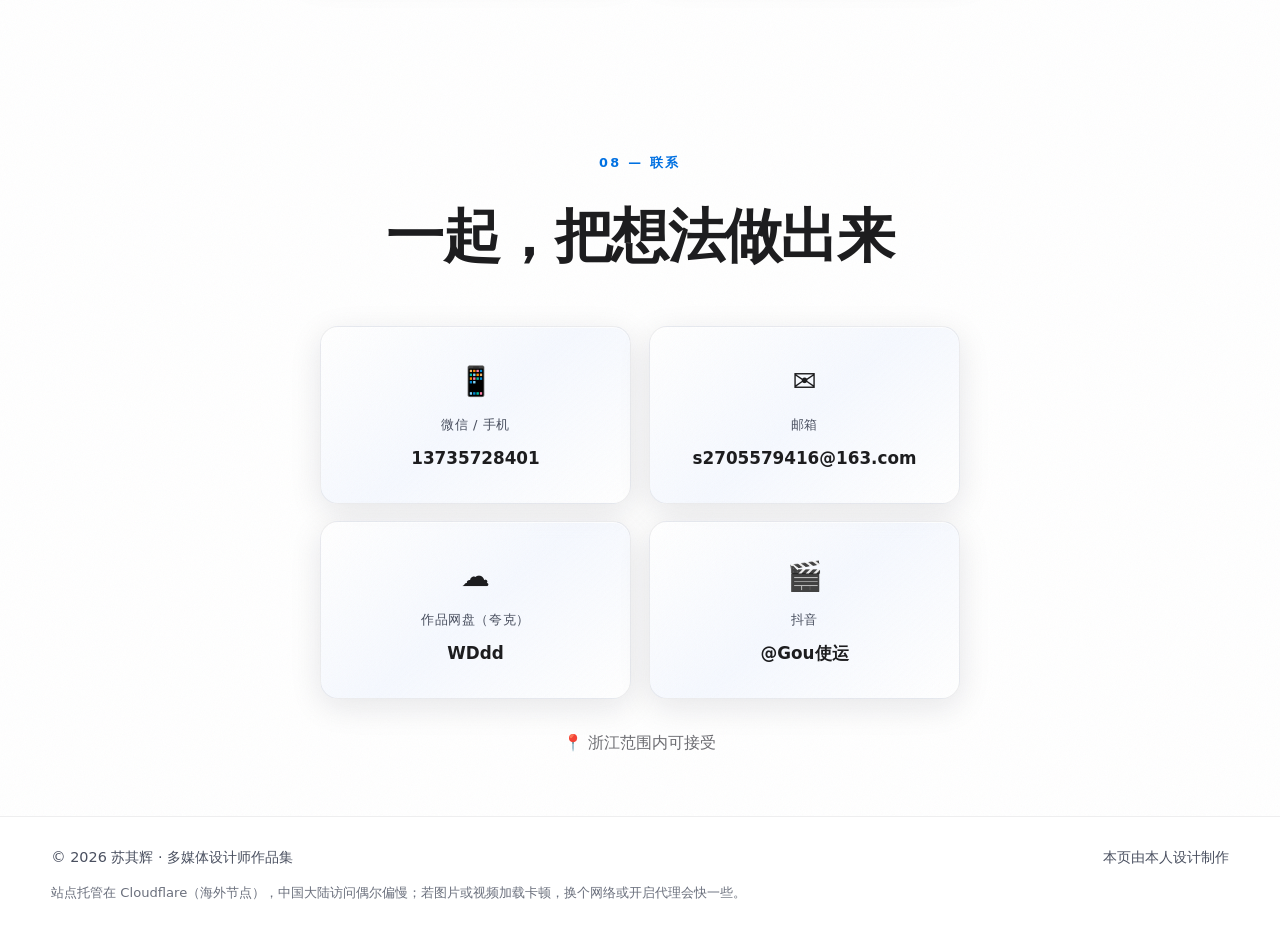
==== commit 4a1e118c: "第二十六轮：经历段新增嘉兴九州文化传媒（AI 短剧全流程 + 指标胶囊 + 流程链）" ====
--- a/index.html
+++ b/index.html
@@ -7,7 +7,7 @@
 <meta name="description" content="苏其辉 — 多媒体设计师。平面设计 / 影视后期 / 摄影航拍 / 新媒体运营作品集。" />
 <meta name="theme-color" content="#ffffff" />
 <link rel="icon" href="assets/img/icons/favicon.svg" type="image/svg+xml" />
-<link rel="stylesheet" href="css/v2-style.css?v=neo47" />
+<link rel="stylesheet" href="css/v2-style.css?v=neo48" />
 <script>
 (function () {
   try {
@@ -263,6 +263,43 @@
           <p class="tl__meta">主修：影视后期 / 分镜头视听语言 / 影视策划</p>
         </div>
       </div>
+      <div class="tl__item tl__item--latest" data-reveal>
+        <span class="tl__dot"></span>
+        <div class="tl__card">
+          <span class="tl__date">2026.10 — 2026.11</span>
+          <h3 class="tl__title">嘉兴九州文化传媒 <span class="tl__badge tl__badge--now">最新</span></h3>
+          <p class="tl__sub">AI 短剧生成 / 剪辑 / 全流程制作</p>
+          <p class="tl__meta">独立跑通「小说 → 成片」全流程，任职期间交付 3 部 AI 短剧，平均 4 天一部。</p>
+          <button class="tl__toggle" aria-label="展开详情">
+            <svg class="tl__arrow" width="12" height="12" viewBox="0 0 12 12" aria-hidden="true"><path d="M2 4l4 4 4-4" stroke="currentColor" stroke-width="1.5" fill="none" stroke-linecap="round" stroke-linejoin="round"/></svg>
+          </button>
+          <div class="tl__detail">
+            <div class="tl__stats">
+              <span class="tl__stat"><b>3</b>部 AI 短剧交付</span>
+              <span class="tl__stat"><b>4</b>天 / 部 · 平均周期</span>
+              <span class="tl__stat"><b>7</b>个专职 Agent 协作</span>
+            </div>
+            <ol class="tl__flow" aria-label="AI 短剧全流程">
+              <li><span>小说</span></li>
+              <li><span>梳理框架</span></li>
+              <li><span>角色形象 · 梗概</span></li>
+              <li><span>文件分类</span></li>
+              <li><span>章节分文</span></li>
+              <li><span>内容分镜</span></li>
+              <li><span>旁白稿</span></li>
+              <li><span>Seedance 2.5 分镜稿</span></li>
+              <li><span>批量部署至平台</span></li>
+              <li><span>剪辑</span></li>
+              <li><span>交付</span></li>
+            </ol>
+            <p>1. 全流程独立闭环：从一部小说出发梳理故事框架、角色形象与梗概，完成文件分类与章节分文，产出内容分镜、旁白稿与 Seedance 2.5 分镜稿，批量部署至生成平台，再经剪辑、逐镜高清增强与审核交付成片。</p>
+            <p>2. 产能与提速：任职期间完成 3 部 AI 短剧；用 Agent 承接切章、分镜展开、平台装配等重复环节，平均 4 天交付一部，制作周期仍在逐部压缩。</p>
+            <p>3. 自研 skill 产线：自行撰写分镜、旁白标注、切章校验、平台装配等 skill 与脚本，把个人经验固化成 Agent 可执行的固定口径——分章拼回零差异、旁白 Word 自动着色、脚本批量出分镜。</p>
+            <p>4. 质量与成本闸：建立镜头评审、生成前检查与逐镜高清增强的质检链路，问题镜头只重跑单镜；按平台积分单价排产核算，避免整集返工。</p>
+            <p>5. 多智能体协作：把产线拆给 7 个专职 Agent（总管 / 原著分析 / 分镜脚本 / 装配 / 素材管家 / 评审 / 执行），人工只在评审通过后签字授权，其余环节按口径自动执行。</p>
+          </div>
+        </div>
+      </div>
       <div class="tl__item" data-reveal>
         <span class="tl__dot"></span>
         <div class="tl__card">
--- a/css/v2-style.css
+++ b/css/v2-style.css
@@ -1441,3 +1441,49 @@
 [data-theme="dark"] .skills__radar .radar-axis { stroke: rgba(255, 255, 255, .14); }
 [data-theme="dark"] .skills__radar .radar-poly { fill: rgba(41, 151, 255, .20); }
 [data-theme="dark"] .skills__radar .radar-label { fill: #c7c7cc; }
+
+/* =========================================================
+   经历 · 最新一条（2026.10 九州）：指标胶囊 + 全流程链
+   只新增类，不改既有 tl 规则；颜色全走主题 token，
+   玻璃层在 .tl__card 上重绑的 --text/--text-2/--line 自动继承。
+   ========================================================= */
+.tl__badge--now {
+  background: var(--accent-soft); color: #0058b0;
+  box-shadow: inset 0 0 0 1px var(--accent);
+}
+[data-theme="dark"] .tl__badge--now { color: #7cc0ff; }
+.tl__item--latest .tl__dot::before {
+  content: ""; position: absolute; inset: -6px; border-radius: 50%;
+  border: 2px solid var(--accent); opacity: .5;
+  animation: tl-ping 2.4s ease-out infinite;
+}
+@keyframes tl-ping {
+  0% { transform: scale(.55); opacity: .5; }
+  70%, 100% { transform: scale(1.3); opacity: 0; }
+}
+.tl__stats { display: flex; flex-wrap: wrap; gap: 8px; margin: 2px 0 10px; }
+.tl__stat {
+  display: inline-flex; align-items: baseline; gap: 6px;
+  font-size: .8rem; color: var(--text-2);
+  background: var(--surface); border: 1px solid var(--line);
+  border-radius: 980px; padding: 4px 12px;
+}
+.tl__stat b { font-size: 1.05rem; font-weight: 700; color: var(--accent); letter-spacing: -.01em; }
+.tl__flow {
+  list-style: none; display: flex; flex-wrap: nowrap; align-items: center;
+  gap: 6px; overflow-x: auto; padding: 2px 2px 8px; margin: 0 0 10px;
+  scrollbar-width: thin; scrollbar-color: var(--accent) var(--accent-soft);
+}
+.tl__flow li { flex: 0 0 auto; display: inline-flex; align-items: center; gap: 6px; }
+.tl__flow li span {
+  font-size: .78rem; font-weight: 600; color: var(--text);
+  background: var(--accent-soft); border-radius: 8px; padding: 4px 10px; white-space: nowrap;
+}
+.tl__flow li:not(:last-child)::after { content: "→"; color: var(--accent); font-weight: 700; }
+.tl__flow::-webkit-scrollbar { height: 6px; }
+.tl__flow::-webkit-scrollbar-track { background: var(--accent-soft); border-radius: 3px; }
+.tl__flow::-webkit-scrollbar-thumb { background: var(--accent); border-radius: 3px; }
+.tl__flow::-webkit-scrollbar-thumb:hover { background: var(--text-2); }
+@media (prefers-reduced-motion: reduce) {
+  .tl__item--latest .tl__dot::before { animation: none; opacity: 0; }
+}
